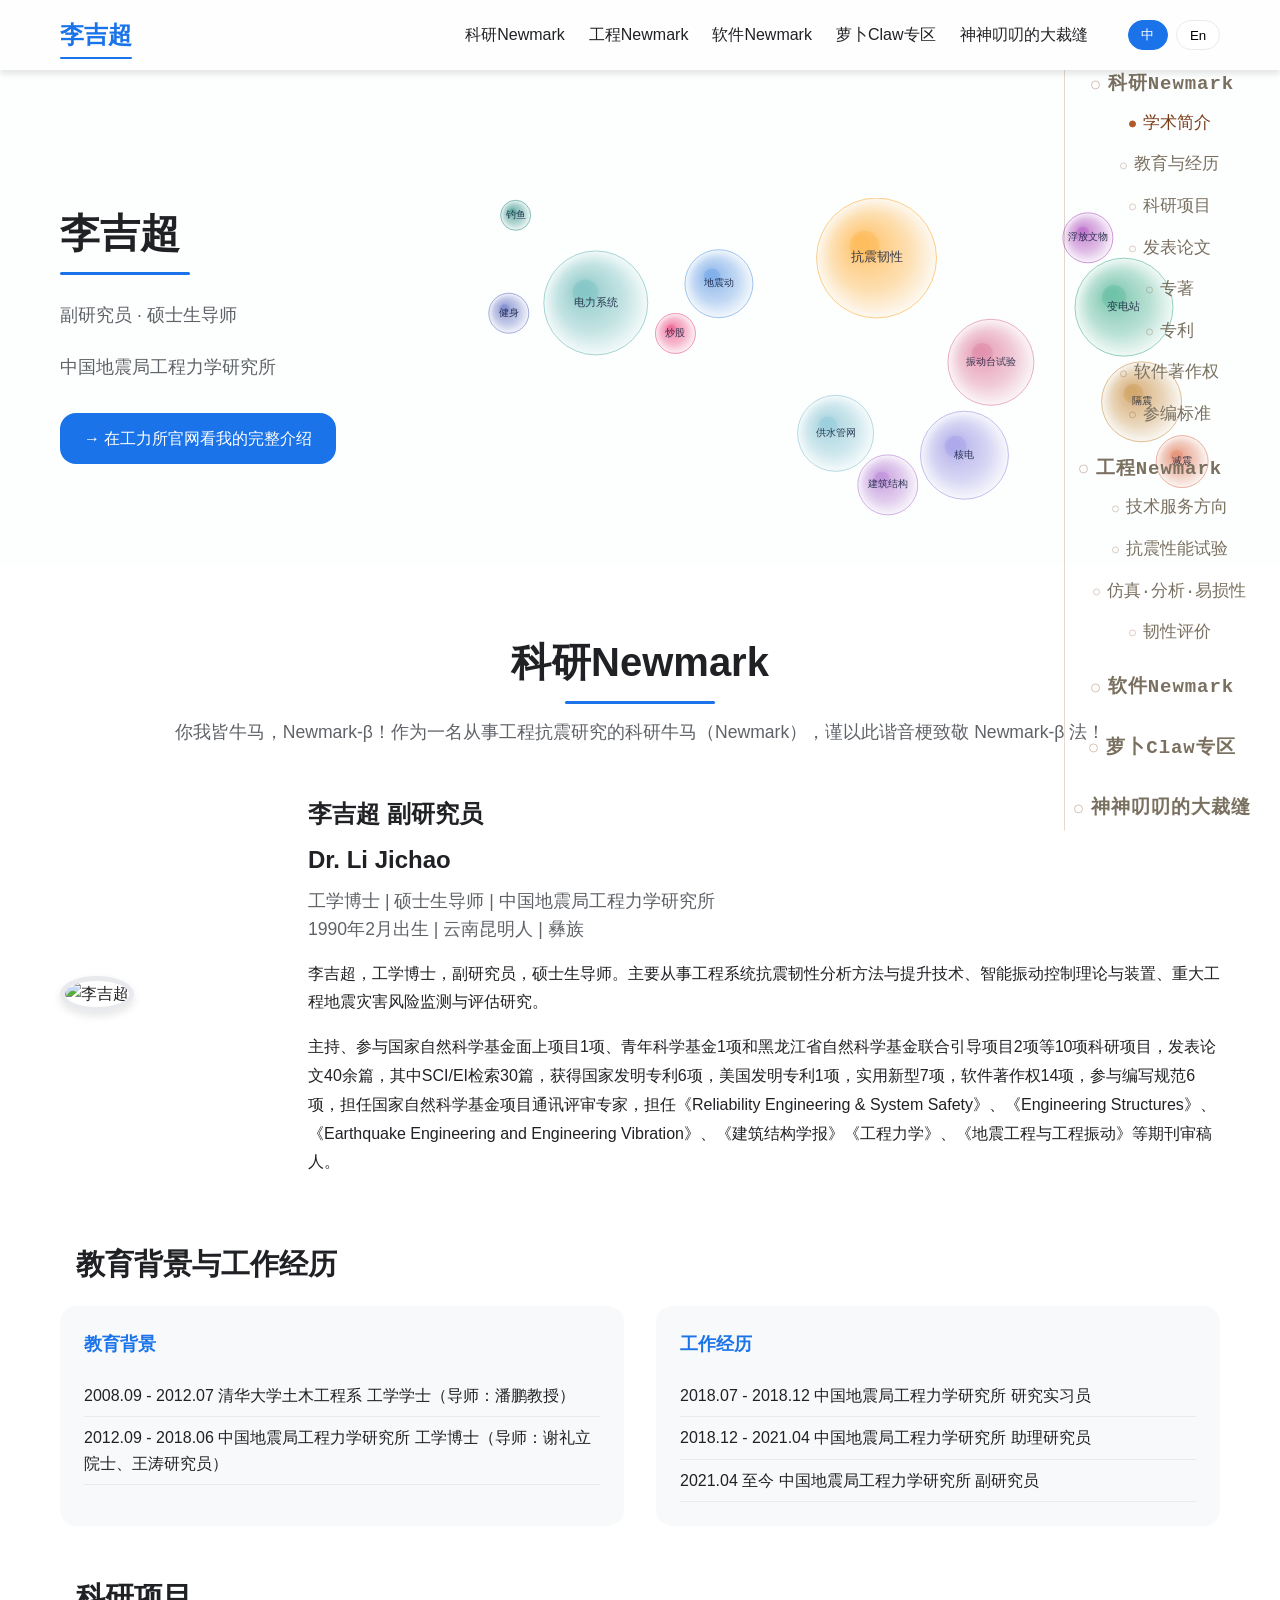
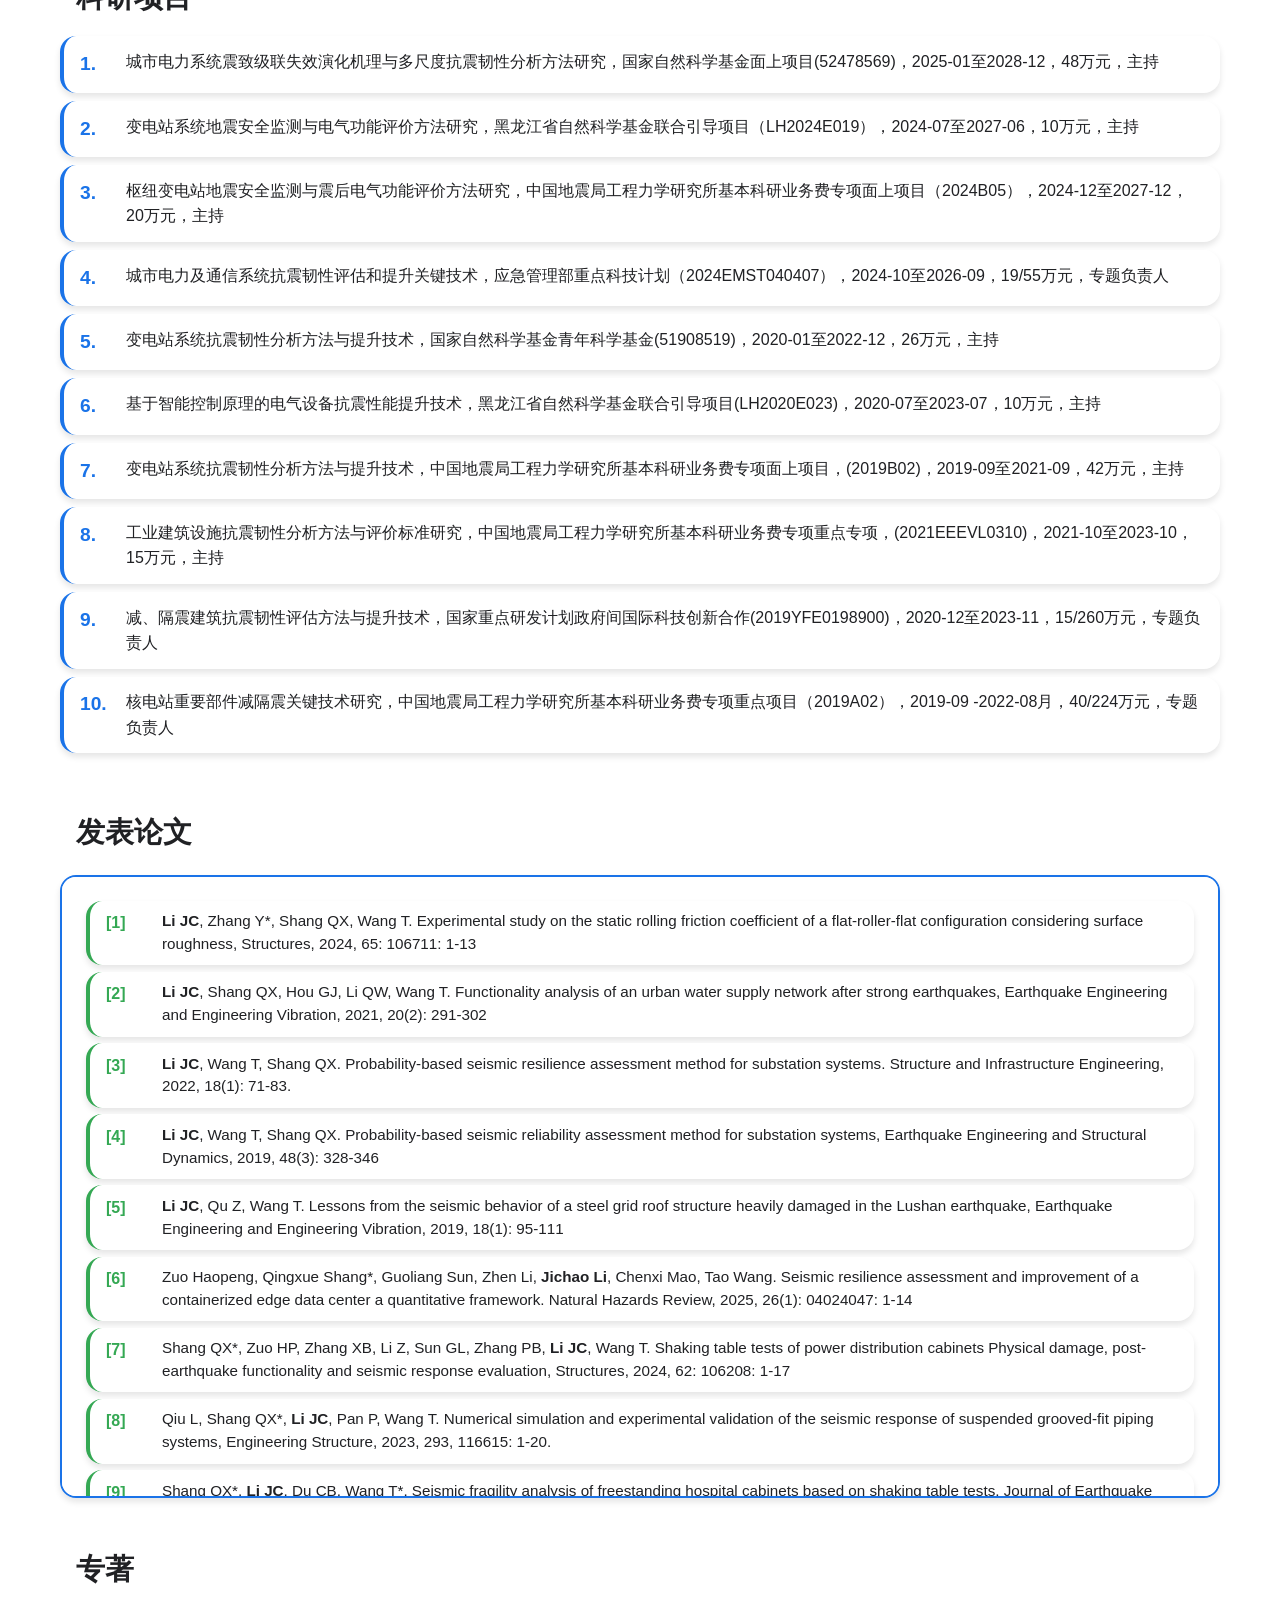
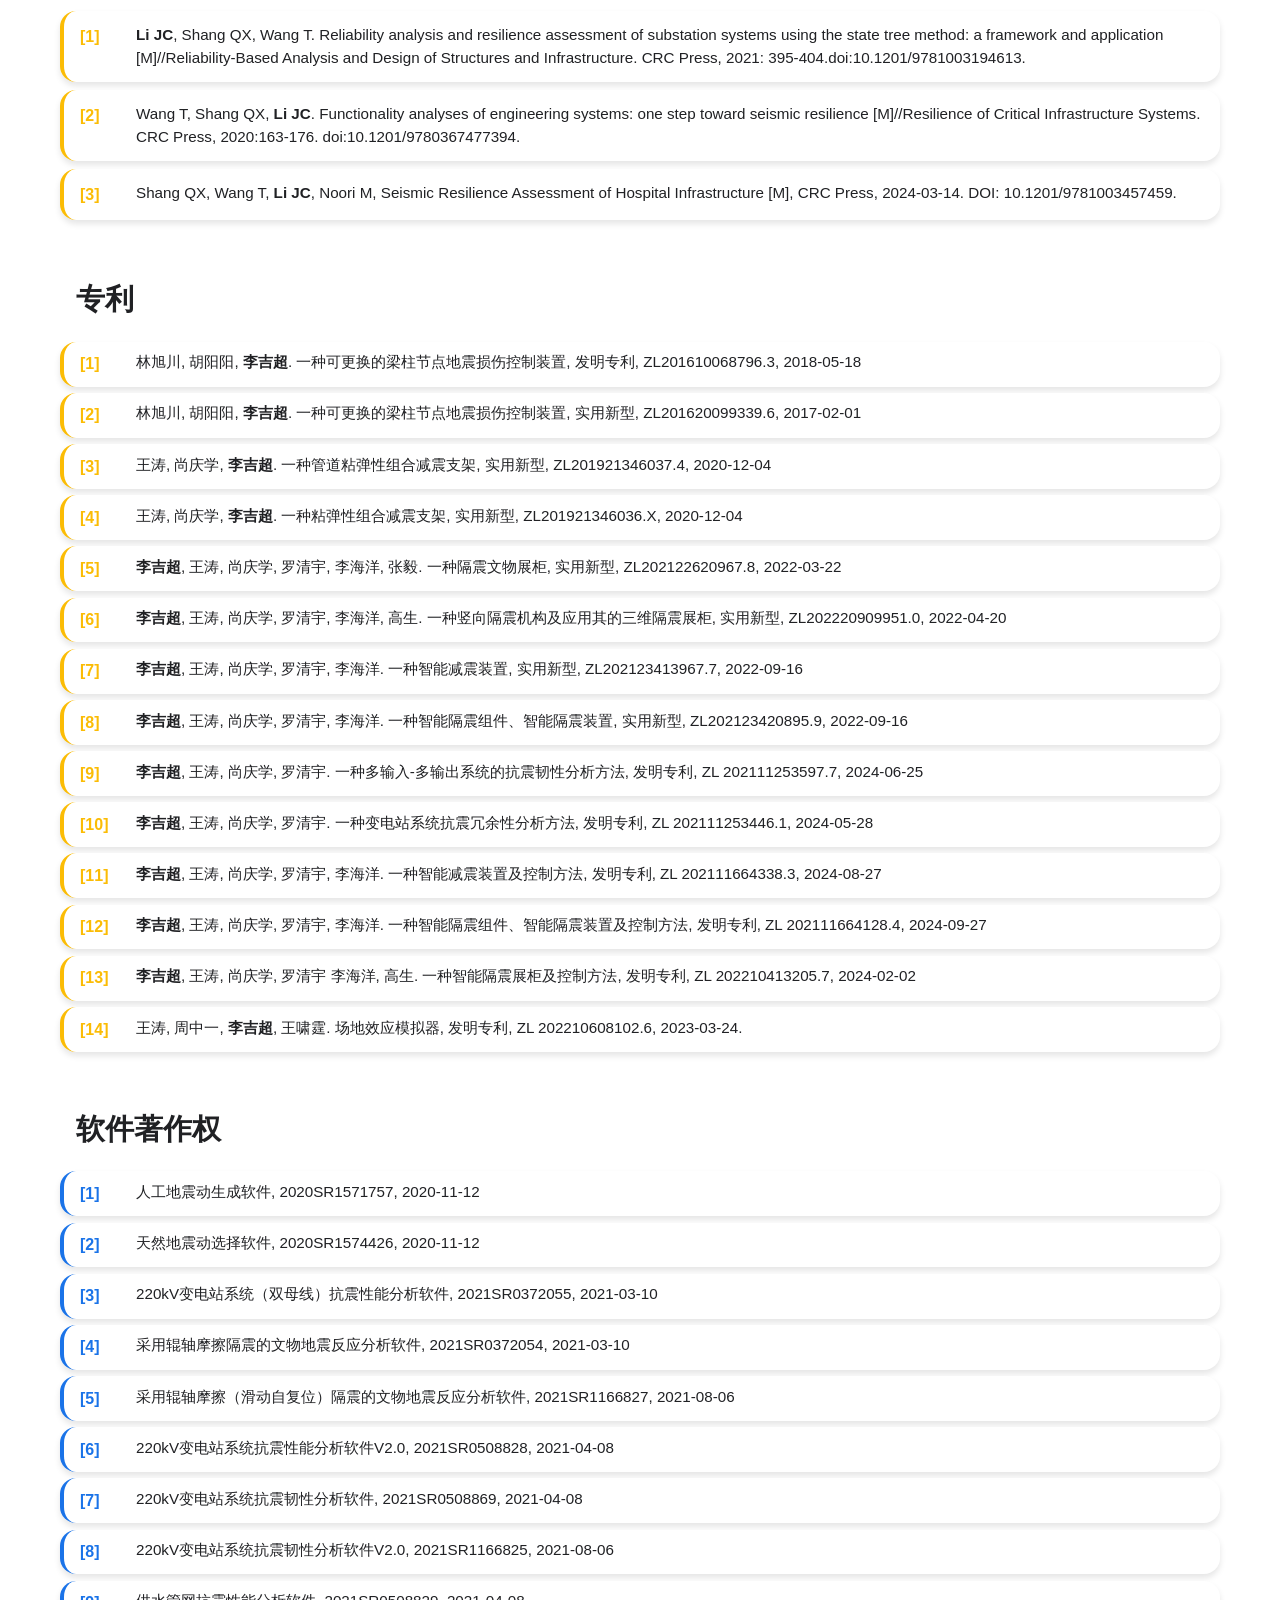
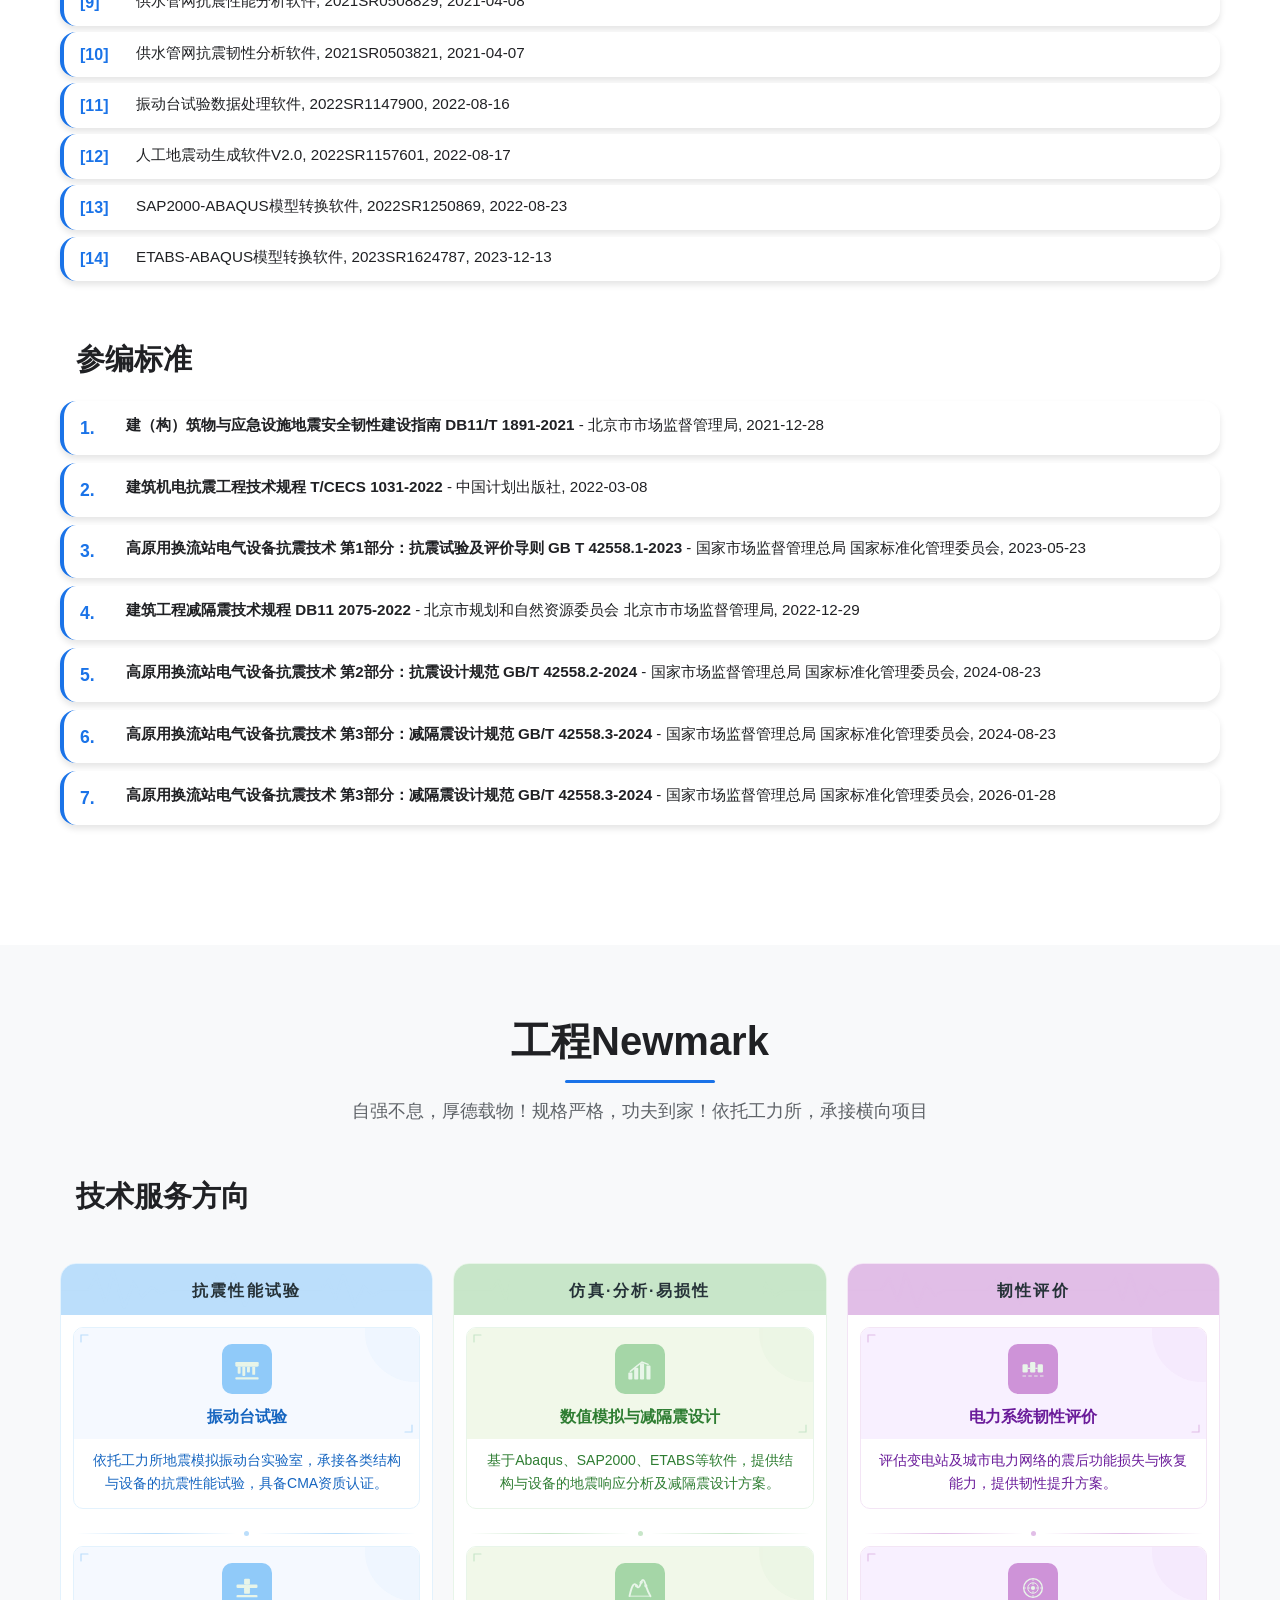
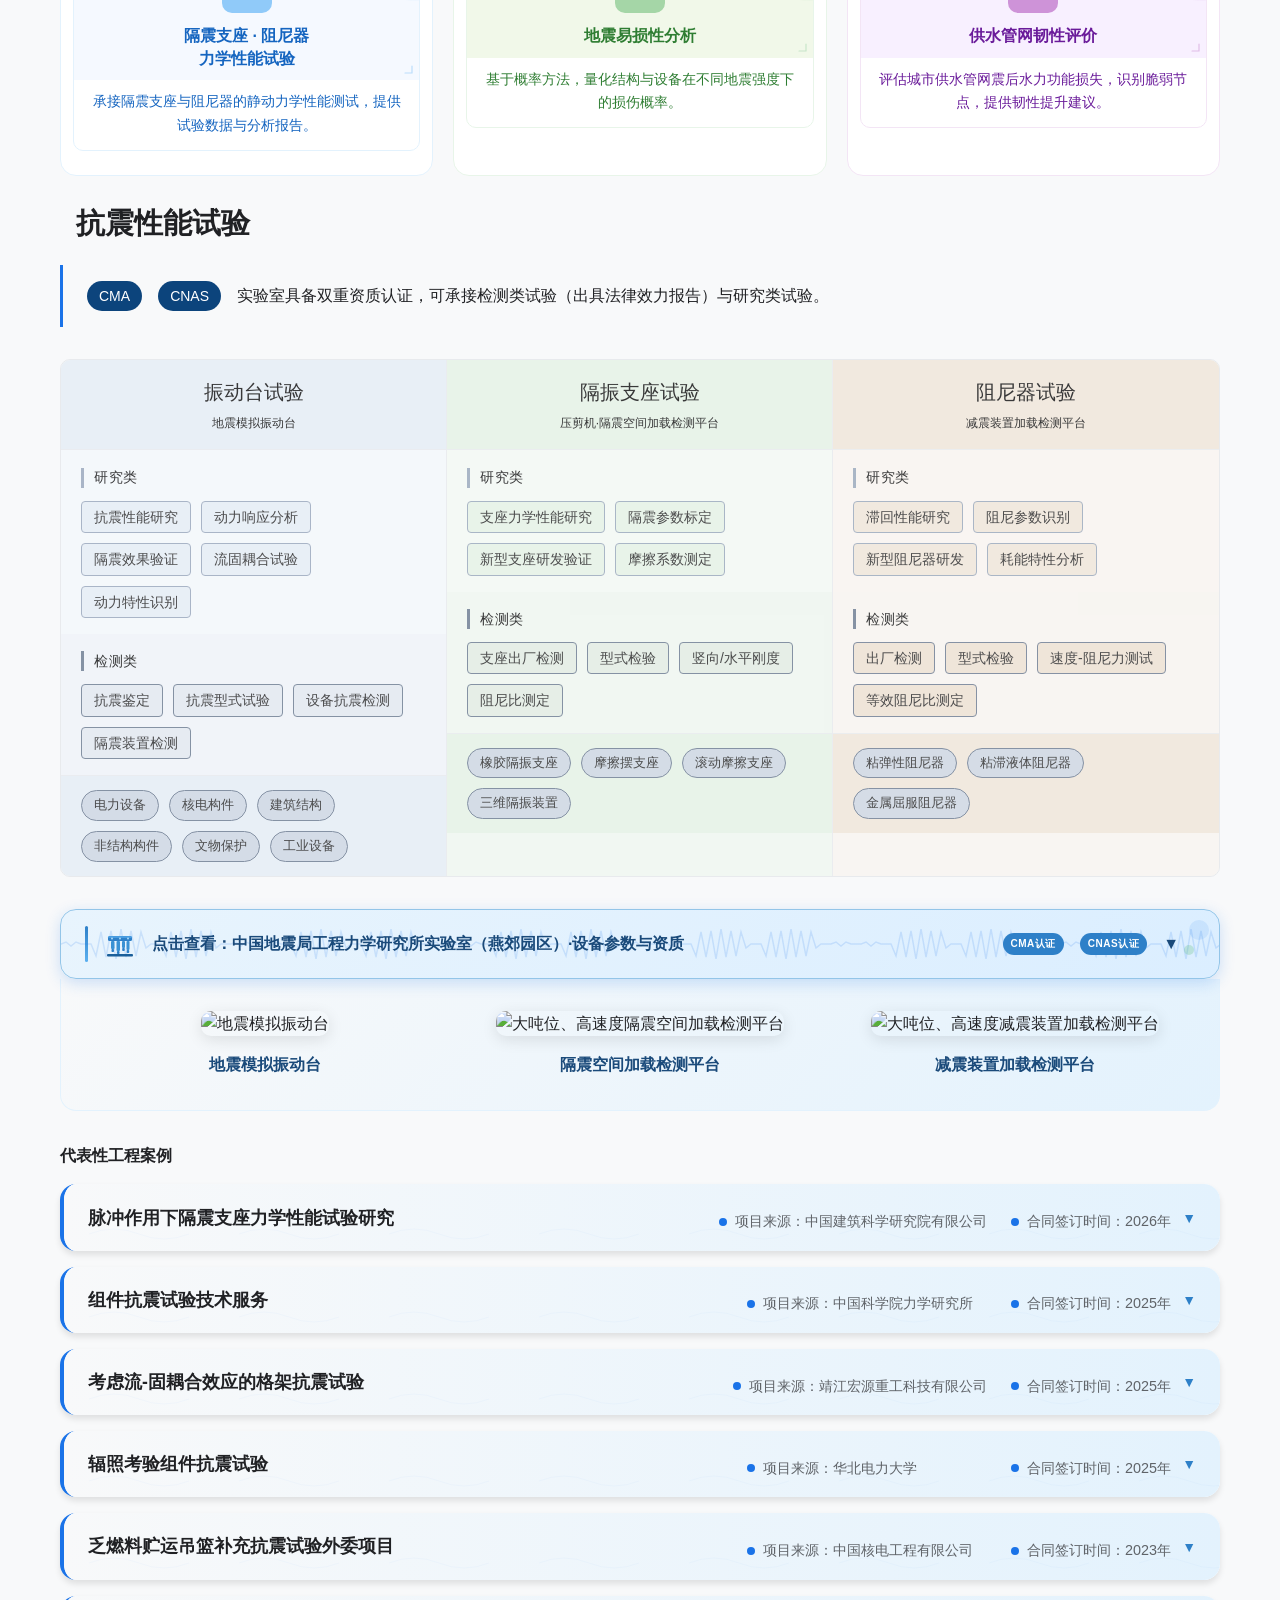
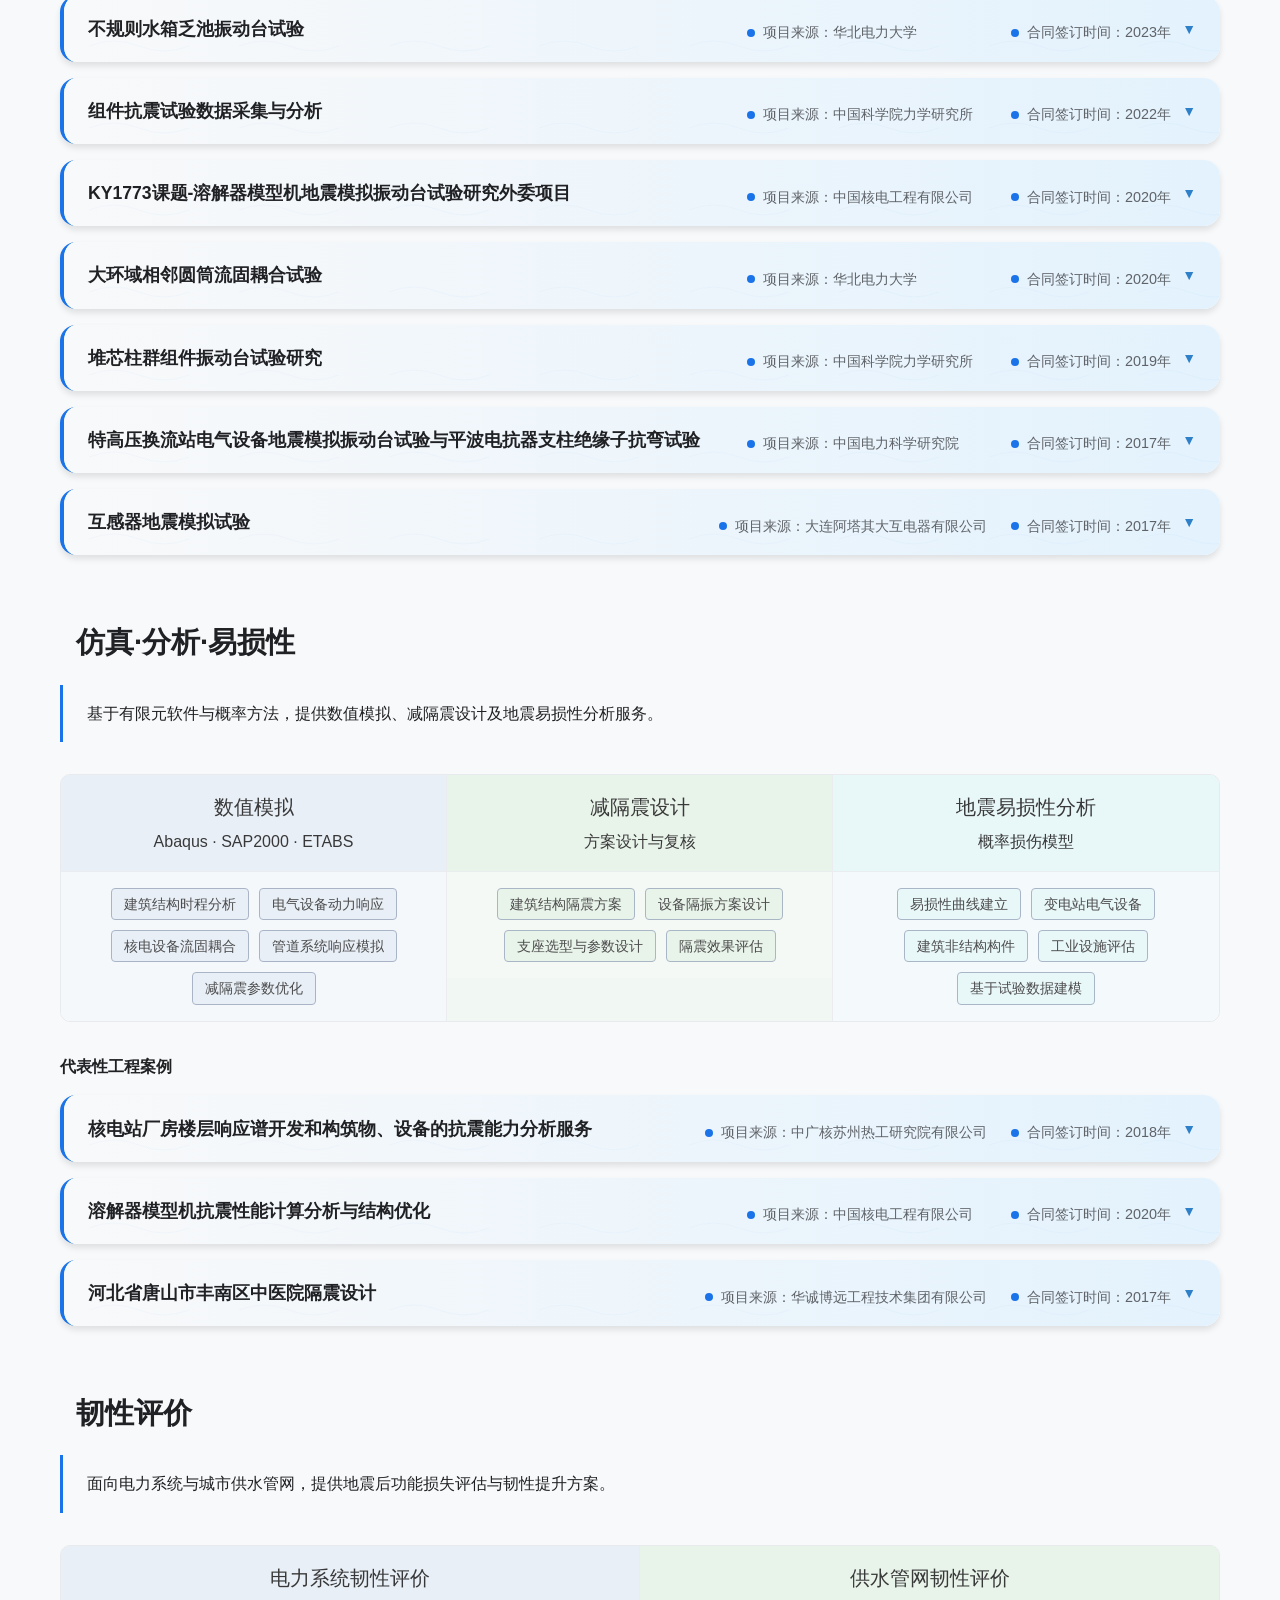
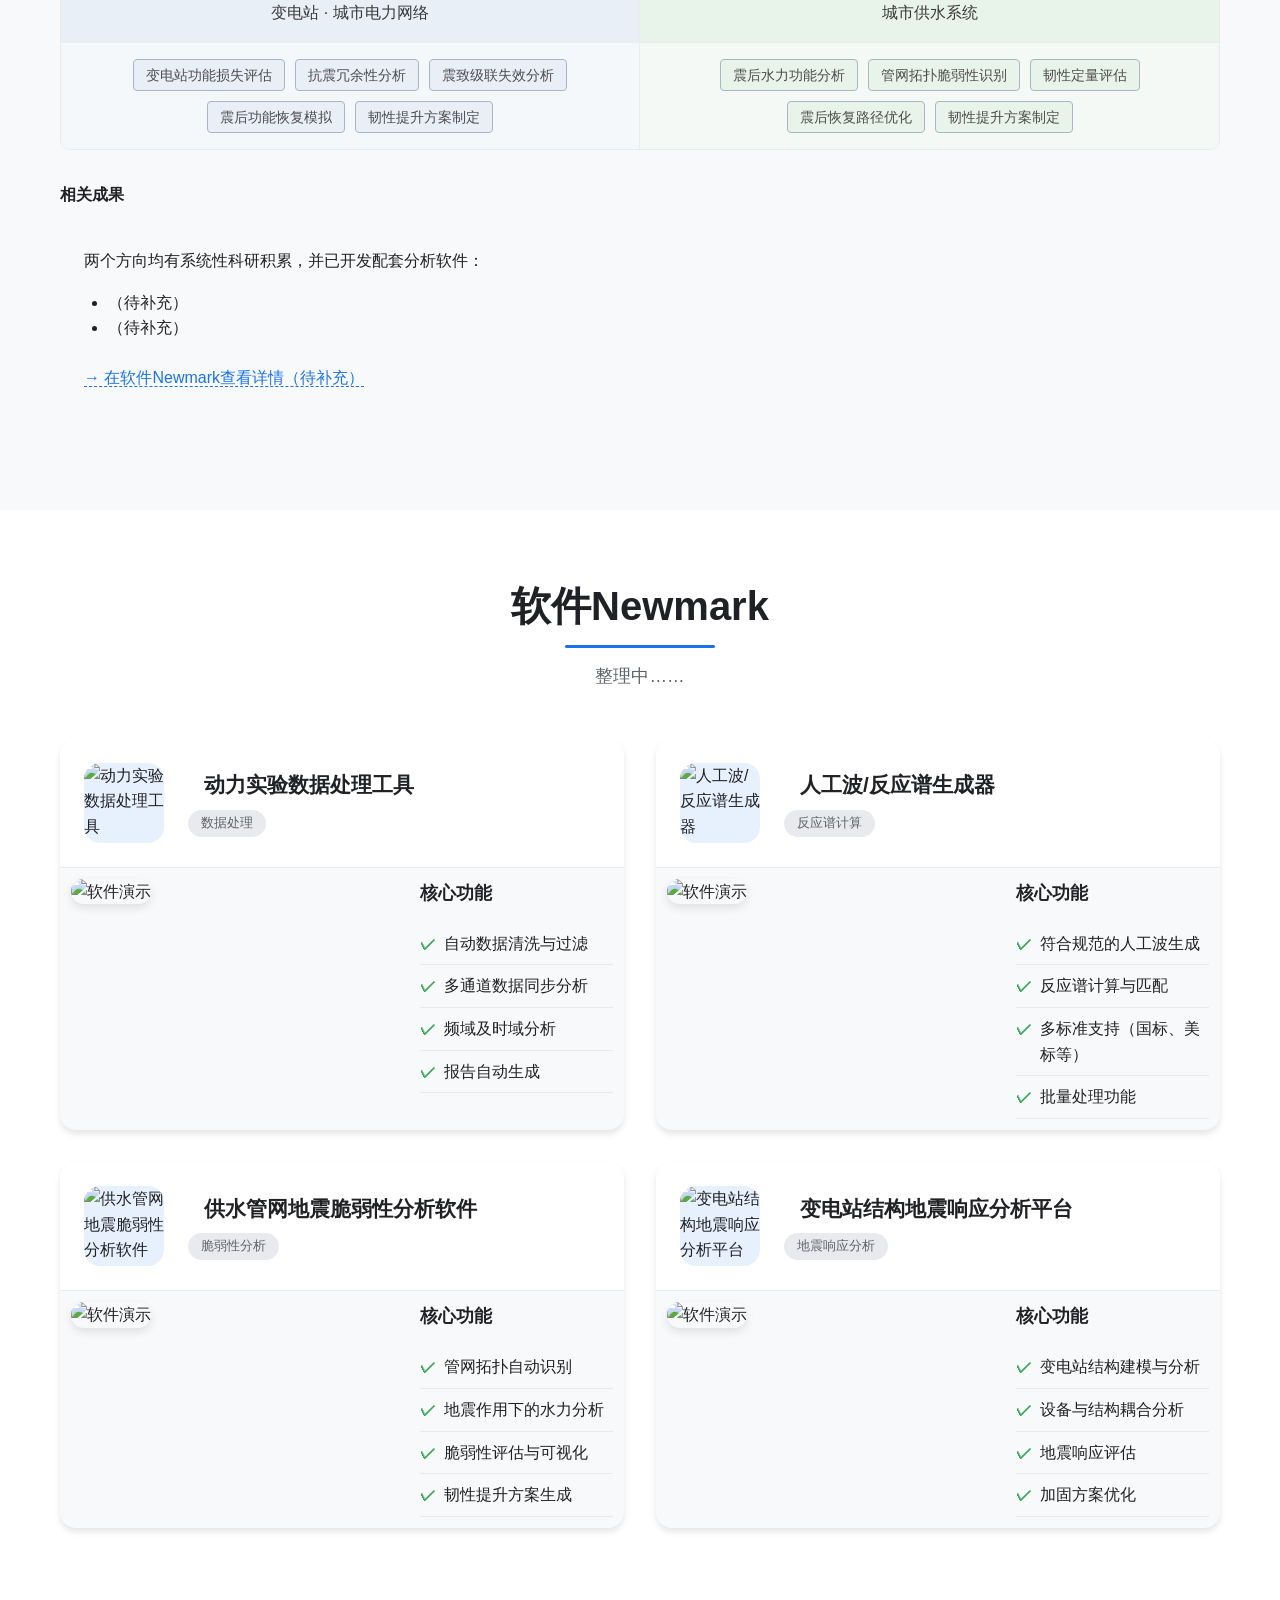
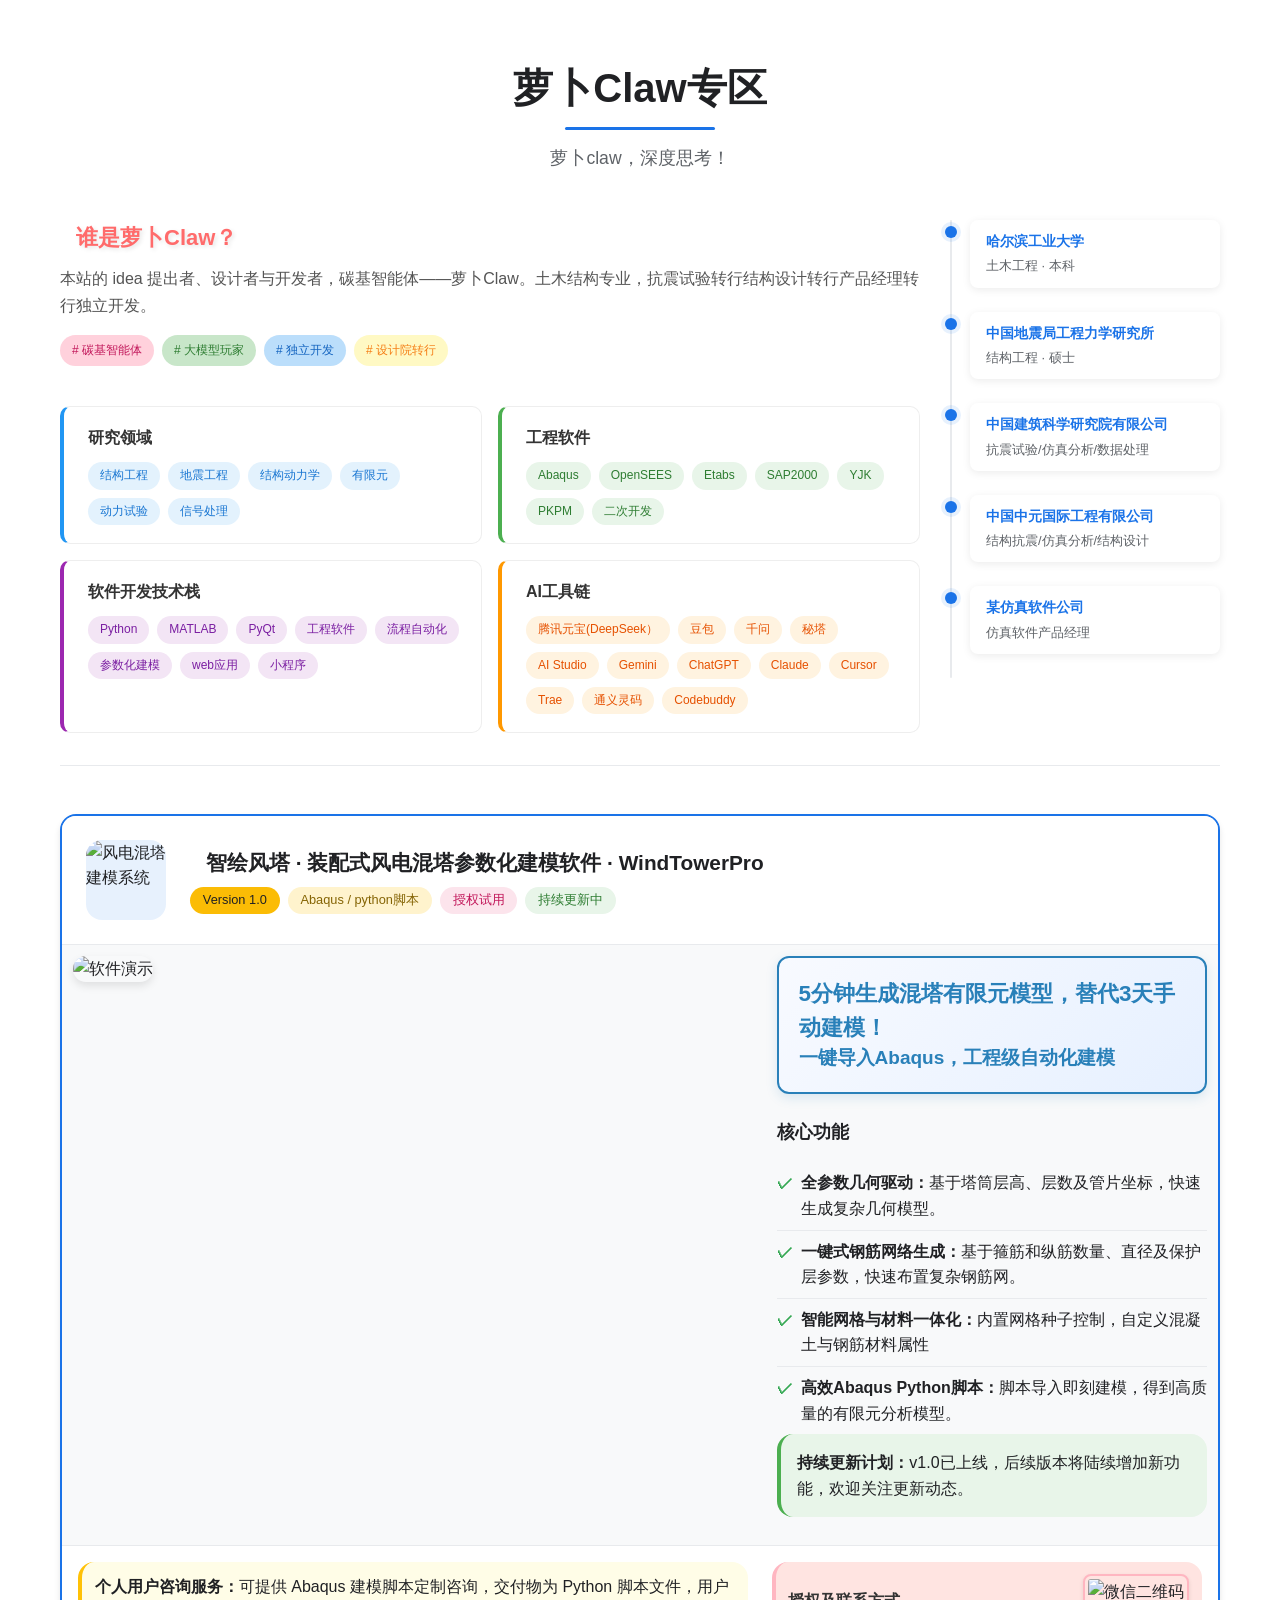
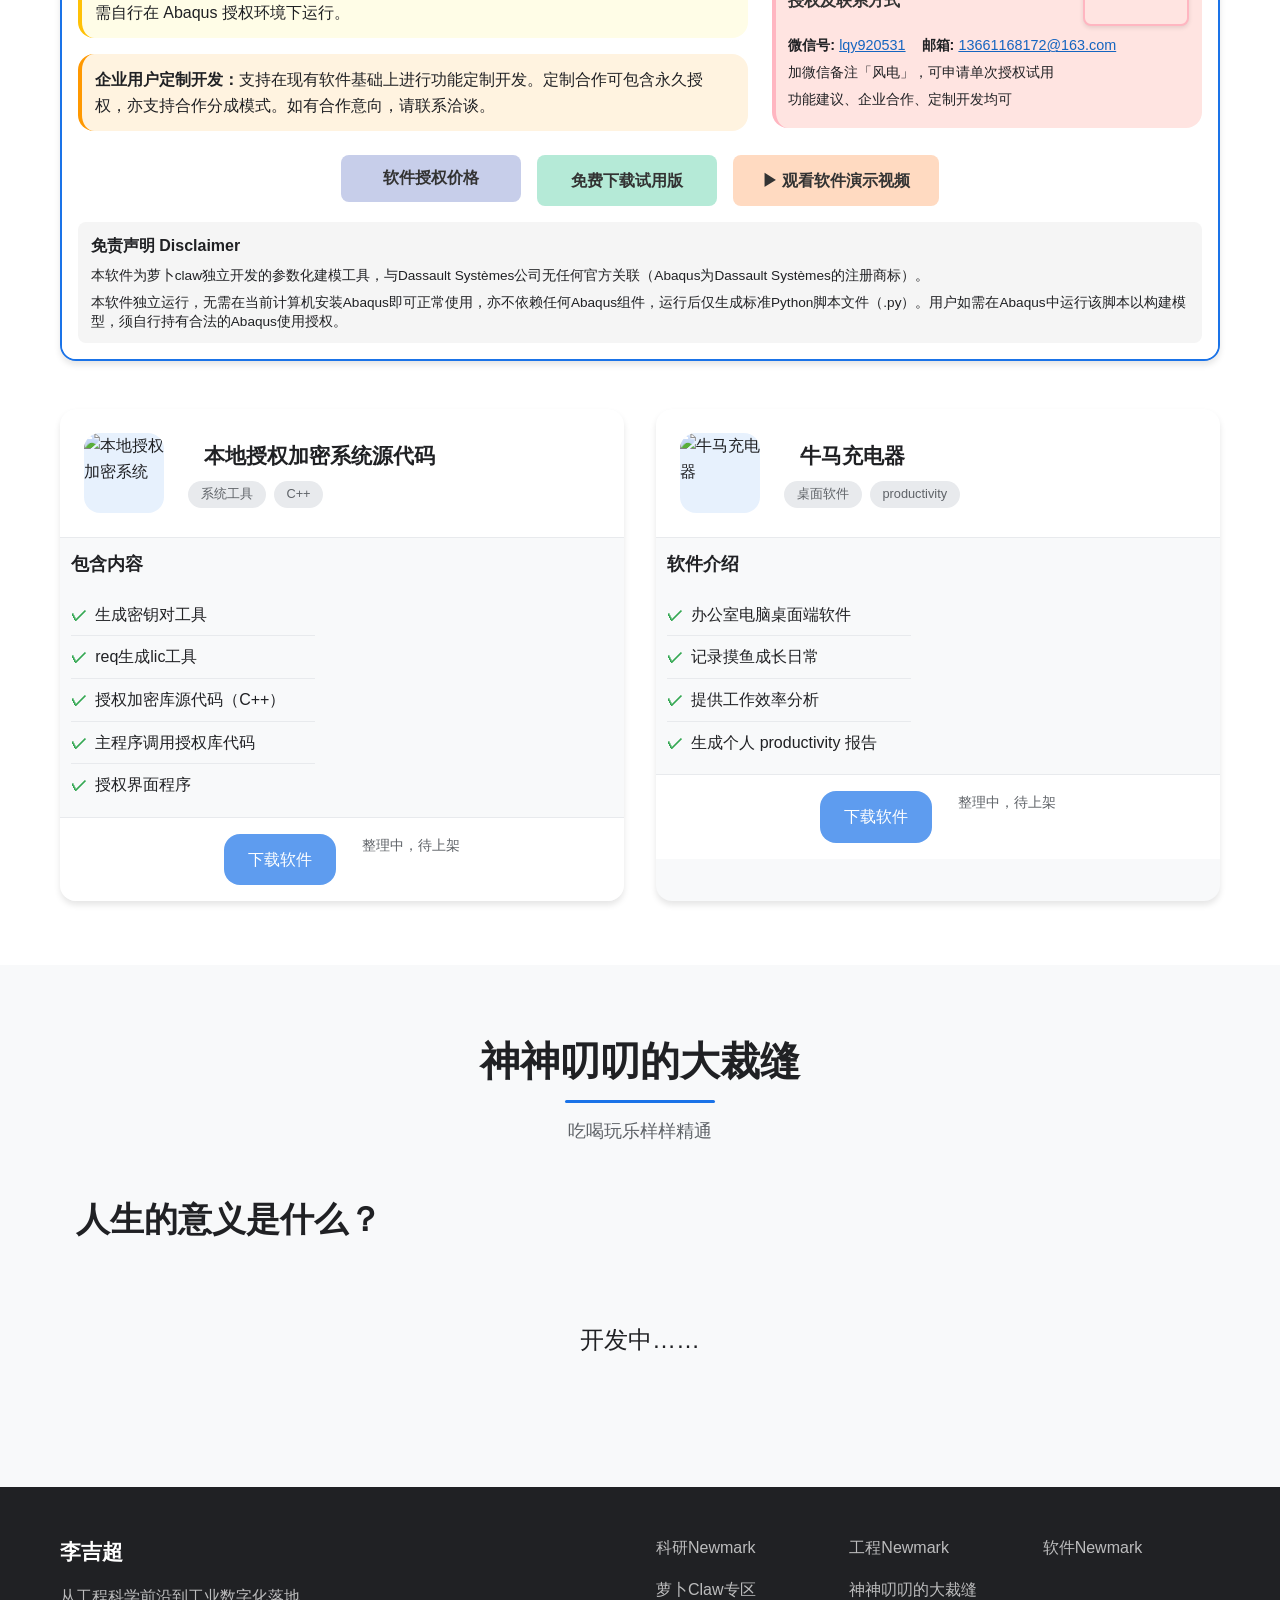
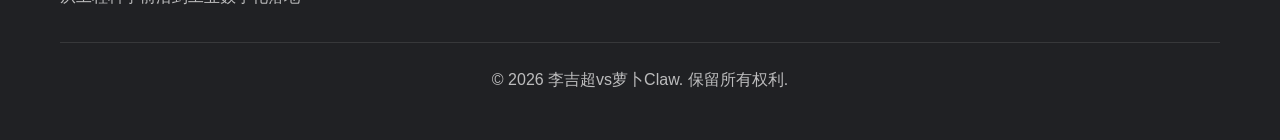
==== index.html @ e4f6194c "Add files via upload" ====
<!DOCTYPE html>
<html lang="zh-CN">
<head>
    <script>
    var _hmt = _hmt || [];
    (function() {
    var hm = document.createElement("script");
    hm.src = "https://hm.baidu.com/hm.js?f05995bae71a0e5deb11aab64468378b";
    var s = document.getElementsByTagName("script")[0]; 
    s.parentNode.insertBefore(hm, s);
    })();
    </script>

    <meta charset="UTF-8">
    <meta name="viewport" content="width=device-width, initial-scale=1.0">
    <title>李吉超个人主页</title>
    <meta name="description" content="李吉超副研究员个人学术门户，专注于工程系统抗震韧性分析、智能振动控制、重大工程地震灾害风险监测与评估研究">
    <meta name="keywords" content="李吉超,中国地震局工程力学研究所,工力所,工程系统抗震韧性,智能振动控制,地震灾害风险评估">
    <link rel="stylesheet" href="style.css">
</head>
<body>
    <!-- 导航栏 -->
    <header>
        <div class="container">
            <div class="header-content">
                <div class="logo">
                    <h1>李吉超 <span></span></h1>
                </div>
                <nav>
                    <ul>
                        <li><a href="#academic">科研Newmark</a></li>
                        <li><a href="#engineering">工程Newmark</a></li>
                        <li><a href="#software">软件Newmark</a></li>
                        <li><a href="#toys">萝卜Claw专区</a></li>
                        <li><a href="#misc">神神叨叨的大裁缝</a></li>
                        <li class="language-switch">
                            <button id="lang-zh" class="active">中</button>
                            <button id="lang-en">En</button>
                        </li>
                    </ul>
                </nav>
                <button class="mobile-menu-btn" onclick="toggleMobileMenu()">
                    <span></span>
                    <span></span>
                    <span></span>
                </button>
            </div>
        </div>
    </header>

    <!-- 右侧固定目录导航 -->
    <nav class="sidebar-nav">
        <div class="sidebar-content">
            <ul>
                <!-- 科研Newmark -->
                <li class="nav-item level-1" data-section="academic">
                    <div class="nav-dot"></div>
                    <a href="#academic">科研Newmark</a>
                    <ul class="sub-nav">
                        <li data-section="profile"><div class="nav-dot"></div><a href="#profile">学术简介</a></li>
                        <li data-section="education"><div class="nav-dot"></div><a href="#education">教育与经历</a></li>
                        <li data-section="projects"><div class="nav-dot"></div><a href="#projects">科研项目</a></li>
                        <li data-section="papers"><div class="nav-dot"></div><a href="#papers">发表论文</a></li>
                        <li data-section="books"><div class="nav-dot"></div><a href="#books">专著</a></li>
                        <li data-section="patents"><div class="nav-dot"></div><a href="#patents">专利</a></li>
                        <li data-section="copyrights"><div class="nav-dot"></div><a href="#copyrights">软件著作权</a></li>
                        <li data-section="standards"><div class="nav-dot"></div><a href="#standards">参编标准</a></li>
                    </ul>
                </li>
                <!-- 工程Newmark -->
                <li class="nav-item level-1" data-section="engineering">
                    <div class="nav-dot"></div>
                    <a href="#engineering">工程Newmark</a>
                    <ul class="sub-nav">
                        <li data-section="services"><div class="nav-dot"></div><a href="#services">技术服务方向</a></li>
                        <li data-section="cases"><div class="nav-dot"></div><a href="#cases">抗震性能试验</a></li>
                        <li data-section="simulation"><div class="nav-dot"></div><a href="#simulation">仿真·分析·易损性</a></li>
                        <li data-section="resilience"><div class="nav-dot"></div><a href="#resilience">韧性评价</a></li>
                    </ul>
                </li>
                <!-- 软件Newmark -->
                <li class="nav-item level-1" data-section="software">
                    <div class="nav-dot"></div>
                    <a href="#software">软件Newmark</a>
                </li>
                <!-- 萝卜Claw专区 -->
                <li class="nav-item level-1" data-section="toys">
                    <div class="nav-dot"></div>
                    <a href="#toys">萝卜Claw专区</a>
                </li>
                <!-- 神神叨叨的大裁缝 -->
                <li class="nav-item level-1" data-section="misc">
                    <div class="nav-dot"></div>
                    <a href="#misc">神神叨叨的大裁缝</a>
                </li>
            </ul>
        </div>
    </nav>

    <!-- 首页 Hero 区域 -->
    <section id="home" class="hero">
        <div class="hero-bg"></div>
        <div class="container">
            <div class="hero-content">
                <div class="hero-text">
                    <h2 data-lang="zh">李吉超</h2>
                    <p data-lang="zh">副研究员 · 硕士生导师</p>
                    <p data-lang="zh">中国地震局工程力学研究所</p>
                    <p data-lang="zh" style="margin-top: 2rem;">
                        <a href="http://iem.ac.cn/kydw/infopic?id=1788" target="_blank" class="btn primary">→ 在工力所官网看我的完整介绍</a>
                    </p>
                </div>
                <div class="hero-image">
                    <style>
                    .bubble-wrap{position:relative;width:150%;height:320px;overflow:hidden;border-radius:12px;left: -50%;}
                    .bubble{position:absolute;border-radius:50%;display:flex;align-items:center;justify-content:center;flex-direction:column;cursor:default;user-select:none;}
                    .bubble span.label{font-size:11px;font-weight:500;text-align:center;line-height:1.3;position:relative;z-index:1;}
                    .bubble span.pct{font-size:10px;opacity:0.75;position:relative;z-index:1;}
                    </style>
                    
                    <div class="bubble-wrap" id="bw">
                    <canvas id="bc" style="position:absolute;top:0;left:0;width:100%;height:100%;"></canvas>
                    </div>
                    
                    <script>
                    const data = [
                      {label:'地震动', color:'rgba(56,130,221,', r:34},
                      {label:'电力系统', color:'rgba(66,166,166,', r:52},
                      {label:'变电站', color:'rgba(29,158,117,', r:49},
                      {label:'核电', color:'rgba(127,119,221,', r:44},
                      {label:'减震', color:'rgba(216,90,48,', r:26},
                      {label:'隔震', color:'rgba(186,117,23,', r:40},
                      {label:'振动台试验', color:'rgba(212,83,126,', r:43},
                      {label:'供水管网', color:'rgba(100,180,200,', r:38},
                      {label:'建筑结构', color:'rgba(160,90,200,', r:30},
                      {label:'抗震韧性', color:'rgba(255,152,0,', r:60},
                      {label:'浮放文物', color:'rgba(156,39,176,', r:25},
                      {label:'炒股', color:'rgba(233,30,99,', r:20},
                      {label:'健身', color:'rgba(63,81,181,', r:20},
                      {label:'钓鱼', color:'rgba(0,121,107,', r:15},
                    ];
                    
                    const wrap = document.getElementById('bw');
                    const canvas = document.getElementById('bc');
                    
                    function init(){
                      const W = wrap.offsetWidth;
                      const H = wrap.offsetHeight;
                      canvas.width = W * devicePixelRatio;
                      canvas.height = H * devicePixelRatio;
                      canvas.style.width = W+'px';
                      canvas.style.height = H+'px';
                      const ctx = canvas.getContext('2d');
                      ctx.scale(devicePixelRatio, devicePixelRatio);
                    
                      const bubbles = data.map((d,i)=>{
                        const r = d.r;
                        const x = r + Math.random()*(W - r*2);
                        const y = r + Math.random()*(H - r*2);
                        const vx = (Math.random()-0.5)*0.5;
                        const vy = (Math.random()-0.5)*0.5;
                        return {...d, x, y, vx, vy, r, W, H};
                      });
                    
                      // 气泡碰撞检测和分离
                      function separateBubbles() {
                        for (let i = 0; i < bubbles.length; i++) {
                          for (let j = i + 1; j < bubbles.length; j++) {
                            const b1 = bubbles[i];
                            const b2 = bubbles[j];
                            const dx = b2.x - b1.x;
                            const dy = b2.y - b1.y;
                            const dist = Math.sqrt(dx * dx + dy * dy);
                            const minDist = b1.r + b2.r + 5; // 最小间距5像素
                            
                            if (dist < minDist && dist > 0) {
                              const overlap = minDist - dist;
                              const nx = dx / dist;
                              const ny = dy / dist;
                              const force = overlap * 0.02;
                              
                              b1.vx -= nx * force;
                              b1.vy -= ny * force;
                              b2.vx += nx * force;
                              b2.vy += ny * force;
                            }
                          }
                        }
                      }
                      
                      function draw(){
                        ctx.clearRect(0,0,W,H);
                        
                        // 执行气泡分离
                        separateBubbles();
                        
                        bubbles.forEach(b=>{
                          b.x += b.vx;
                          b.y += b.vy;
                          
                          // 保持匀速运动 - 如果速度太小，重新赋予一个固定速度
                          const currentSpeed = Math.sqrt(b.vx * b.vx + b.vy * b.vy);
                          if (currentSpeed < 0.2 || currentSpeed > 0.8) {
                            const targetSpeed = 0.3;
                            const angle = Math.atan2(b.vy, b.vx);
                            b.vx = Math.cos(angle) * targetSpeed;
                            b.vy = Math.sin(angle) * targetSpeed;
                          }
                          
                          // 边界反弹 - 保持速度大小不变，只改变方向
                          if(b.x - b.r < 0){b.x = b.r; b.vx = Math.abs(b.vx);}
                          if(b.x + b.r > W){b.x = W - b.r; b.vx = -Math.abs(b.vx);}
                          if(b.y - b.r < 0){b.y = b.r; b.vy = Math.abs(b.vy);}
                          if(b.y + b.r > H){b.y = H - b.r; b.vy = -Math.abs(b.vy);}
                        
                          const grad = ctx.createRadialGradient(
                            b.x - b.r*0.25, b.y - b.r*0.25, b.r*0.1,
                            b.x, b.y, b.r
                          );
                          grad.addColorStop(0, b.color+'0.55)');
                          grad.addColorStop(0.6, b.color+'0.30)');
                          grad.addColorStop(1, b.color+'0.05)');
                        
                          ctx.beginPath();
                          ctx.arc(b.x, b.y, b.r, 0, Math.PI*2);
                          ctx.fillStyle = grad;
                          ctx.fill();
                        
                          ctx.beginPath();
                          ctx.arc(b.x, b.y, b.r, 0, Math.PI*2);
                          ctx.strokeStyle = b.color+'0.45)';
                          ctx.lineWidth = 1;
                          ctx.stroke();
                        
                          // 内圈光晕
                          ctx.beginPath();
                          ctx.arc(b.x - b.r*0.2, b.y - b.r*0.2, b.r*0.25, 0, Math.PI*2);
                          ctx.fillStyle = b.color+'0.18)';
                          ctx.fill();
                        
                          // 文字居中显示
                          ctx.fillStyle = 'rgba(20,30,60,0.85)';
                          ctx.font = `500 ${Math.max(10, b.r*0.22)}px system-ui,sans-serif`;
                          ctx.textAlign = 'center';
                          ctx.textBaseline = 'middle';
                          ctx.fillText(b.label, b.x, b.y);
                        });
                        requestAnimationFrame(draw);
                      }
                      draw();
                    }
                    
                    if(wrap.offsetWidth > 0){init();}
                    else{setTimeout(init,100);}
                    </script>
                </div>
            </div>
        </div>
    </section>

    <!-- 科研Newmark板块 -->
    <section id="academic" class="academic">
        <div class="container">
            <h2 data-lang="zh">科研Newmark</h2>
            <p class="section-description" data-lang="zh">你我皆牛马，Newmark-β！作为一名从事工程抗震研究的科研牛马（Newmark），谨以此谐音梗致敬 Newmark-β 法！</p>
            
            <!-- 个人简介 -->
            <div id="profile" class="profile-section">
                <div class="profile-image">
                    <img src="https://cdn.jsdelivr.net/gh/luobo0531/lijichao@main/images/pig.png" alt="李吉超">
                </div>
                <div class="profile-content">
                    <h3 data-lang="zh">李吉超 副研究员</h3>
                    <h3 data-lang="en">Dr. Li Jichao</h3>
                    <div class="profile-title" data-lang="zh">
                        <p>工学博士 | 硕士生导师 | 中国地震局工程力学研究所</p>
                        <p>1990年2月出生 | 云南昆明人 | 彝族</p>
                    </div>
                    <div class="profile-title" data-lang="en" style="display: none;">
                        <p>Ph.D. | Master's Supervisor | Associate Researcher at Institute of Engineering Mechanics, China Earthquake Administration</p>
                        <p>Born in February 1990 | Kunming, Yunnan</p>
                    </div>
                    <div class="profile-bio" data-lang="zh">
                        <p>李吉超，工学博士，副研究员，硕士生导师。主要从事工程系统抗震韧性分析方法与提升技术、智能振动控制理论与装置、重大工程地震灾害风险监测与评估研究。</p>
                        <p>主持、参与国家自然科学基金面上项目1项、青年科学基金1项和黑龙江省自然科学基金联合引导项目2项等10项科研项目，发表论文40余篇，其中SCI/EI检索30篇，获得国家发明专利6项，美国发明专利1项，实用新型7项，软件著作权14项，参与编写规范6项，担任国家自然科学基金项目通讯评审专家，担任《Reliability Engineering & System Safety》、《Engineering Structures》、《Earthquake Engineering and Engineering Vibration》、《建筑结构学报》《工程力学》、《地震工程与工程振动》等期刊审稿人。</p>
                    </div>
                    <div class="profile-bio" data-lang="en" style="display: none;">
                        <p>Dr. Li Jichao is an associate researcher and master's supervisor. He mainly engages in research on seismic resilience analysis methods and improvement technologies for engineering systems, intelligent vibration control theory and devices, and risk monitoring and assessment of earthquake disasters for major projects.</p>
                        <p>He has presided over and participated in 10 scientific research projects, including 1 general project of the National Natural Science Foundation of China, 1 youth science fund project, and 2 joint guidance projects of the Heilongjiang Provincial Natural Science Foundation. He has published more than 40 papers, including 30 indexed by SCI/EI, obtained 6 national invention patents, 1 US invention patent, 7 utility model patents, 14 software copyrights, and participated in compiling 6 specifications. He serves as a communication review expert for National Natural Science Foundation projects and a reviewer for journals such as 《Reliability Engineering & System Safety》, 《Engineering Structures》, 《Earthquake Engineering and Engineering Vibration》, 《Journal of Building Structures》, 《Engineering Mechanics》, and 《Earthquake Engineering and Engineering Vibration》.</p>
                    </div>
                </div>
            </div>

            <!-- 教育背景与工作经历 -->
            <div id="education" class="education-experience">
                <h3 data-lang="zh">教育背景与工作经历</h3>
                <h3 data-lang="en" style="display: none;">Education and Work Experience</h3>
                <div class="experience-content">
                    <div class="education">
                        <h4 data-lang="zh">教育背景</h4>
                        <h4 data-lang="en" style="display: none;">Education</h4>
                        <ul>
                            <li data-lang="zh">2008.09 - 2012.07 清华大学土木工程系 工学学士（导师：潘鹏教授）</li>
                            <li data-lang="zh">2012.09 - 2018.06 中国地震局工程力学研究所 工学博士（导师：谢礼立院士、王涛研究员）</li>
                            <li data-lang="en" style="display: none;">2008.09 - 2012.07 Bachelor of Engineering, Department of Civil Engineering, Tsinghua University (Supervisor: Professor Pan Peng)</li>
                            <li data-lang="en" style="display: none;">2012.09 - 2018.06 Doctor of Engineering, Institute of Engineering Mechanics, China Earthquake Administration (Supervisors: Academician Xie Lili, Researcher Wang Tao)</li>
                        </ul>
                    </div>
                    <div class="work-experience">
                        <h4 data-lang="zh">工作经历</h4>
                        <h4 data-lang="en" style="display: none;">Work Experience</h4>
                        <ul>
                            <li data-lang="zh">2018.07 - 2018.12 中国地震局工程力学研究所 研究实习员</li>
                            <li data-lang="zh">2018.12 - 2021.04 中国地震局工程力学研究所 助理研究员</li>
                            <li data-lang="zh">2021.04 至今    中国地震局工程力学研究所 副研究员</li>
                            <li data-lang="en" style="display: none;">2018.07 - 2018.12 Research Intern, Institute of Engineering Mechanics, China Earthquake Administration</li>
                            <li data-lang="en" style="display: none;">2018.12 - 2021.04 Assistant Researcher, Institute of Engineering Mechanics, China Earthquake Administration</li>
                            <li data-lang="en" style="display: none;">2021.04 - Present Associate Researcher, Institute of Engineering Mechanics, China Earthquake Administration</li>
                        </ul>
                    </div>
                </div>
            </div>

            <!-- 科研项目 -->
            <div id="projects" class="research-projects">
                <h3 data-lang="zh">科研项目</h3>
                <h3 data-lang="en" style="display: none;">Research Projects</h3>
                <div class="project-list">
                    <div class="project-item">
                        <span class="project-number">1.</span>
                        <div class="project-content">
                            <p>城市电力系统震致级联失效演化机理与多尺度抗震韧性分析方法研究，国家自然科学基金面上项目(52478569)，2025-01至2028-12，48万元，主持</p>
                        </div>
                    </div>
                    <div class="project-item">
                        <span class="project-number">2.</span>
                        <div class="project-content">
                            <p>变电站系统地震安全监测与电气功能评价方法研究，黑龙江省自然科学基金联合引导项目（LH2024E019），2024-07至2027-06，10万元，主持</p>
                        </div>
                    </div>
                    <div class="project-item">
                        <span class="project-number">3.</span>
                        <div class="project-content">
                            <p>枢纽变电站地震安全监测与震后电气功能评价方法研究，中国地震局工程力学研究所基本科研业务费专项面上项目（2024B05），2024-12至2027-12，20万元，主持</p>
                        </div>
                    </div>
                    <div class="project-item">
                        <span class="project-number">4.</span>
                        <div class="project-content">
                            <p>城市电力及通信系统抗震韧性评估和提升关键技术，应急管理部重点科技计划（2024EMST040407），2024-10至2026-09，19/55万元，专题负责人</p>
                        </div>
                    </div>
                    <div class="project-item">
                        <span class="project-number">5.</span>
                        <div class="project-content">
                            <p>变电站系统抗震韧性分析方法与提升技术，国家自然科学基金青年科学基金(51908519)，2020-01至2022-12，26万元，主持</p>
                        </div>
                    </div>
                    <div class="project-item">
                        <span class="project-number">6.</span>
                        <div class="project-content">
                            <p>基于智能控制原理的电气设备抗震性能提升技术，黑龙江省自然科学基金联合引导项目(LH2020E023)，2020-07至2023-07，10万元，主持</p>
                        </div>
                    </div>
                    <div class="project-item">
                        <span class="project-number">7.</span>
                        <div class="project-content">
                            <p>变电站系统抗震韧性分析方法与提升技术，中国地震局工程力学研究所基本科研业务费专项面上项目，(2019B02)，2019-09至2021-09，42万元，主持</p>
                        </div>
                    </div>
                    <div class="project-item">
                        <span class="project-number">8.</span>
                        <div class="project-content">
                            <p>工业建筑设施抗震韧性分析方法与评价标准研究，中国地震局工程力学研究所基本科研业务费专项重点专项，(2021EEEVL0310)，2021-10至2023-10，15万元，主持</p>
                        </div>
                    </div>
                    <div class="project-item">
                        <span class="project-number">9.</span>
                        <div class="project-content">
                            <p>减、隔震建筑抗震韧性评估方法与提升技术，国家重点研发计划政府间国际科技创新合作(2019YFE0198900)，2020-12至2023-11，15/260万元，专题负责人</p>
                        </div>
                    </div>
                    <div class="project-item">
                        <span class="project-number">10.</span>
                        <div class="project-content">
                            <p>核电站重要部件减隔震关键技术研究，中国地震局工程力学研究所基本科研业务费专项重点项目（2019A02），2019-09 -2022-08月，40/224万元，专题负责人</p>
                        </div>
                    </div>
                </div>
            </div>

            <!-- 发表论文 -->
            <div id="papers" class="publications">
                <h3 data-lang="zh">发表论文</h3>
                <h3 data-lang="en" style="display: none;">Publications</h3>
                <div class="scrollable-container">
                <div class="publication-list">
                    <div class="publication-item">
                        <span class="publication-number">[1]</span>
                        <div class="publication-content">
                            <p><strong>Li JC</strong>, Zhang Y*, Shang QX, Wang T. Experimental study on the static rolling friction coefficient of a flat-roller-flat configuration considering surface roughness, Structures, 2024, 65: 106711: 1-13</p>
                        </div>
                    </div>
                    <div class="publication-item">
                        <span class="publication-number">[2]</span>
                        <div class="publication-content">
                            <p><strong>Li JC</strong>, Shang QX, Hou GJ, Li QW, Wang T. Functionality analysis of an urban water supply network after strong earthquakes, Earthquake Engineering and Engineering Vibration, 2021, 20(2): 291-302</p>
                        </div>
                    </div>
                    <div class="publication-item">
                        <span class="publication-number">[3]</span>
                        <div class="publication-content">
                            <p><strong>Li JC</strong>, Wang T, Shang QX. Probability-based seismic resilience assessment method for substation systems. Structure and Infrastructure Engineering, 2022, 18(1): 71-83.</p>
                        </div>
                    </div>
                    <div class="publication-item">
                        <span class="publication-number">[4]</span>
                        <div class="publication-content">
                            <p><strong>Li JC</strong>, Wang T, Shang QX. Probability-based seismic reliability assessment method for substation systems, Earthquake Engineering and Structural Dynamics, 2019, 48(3): 328-346</p>
                        </div>
                    </div>
                    <div class="publication-item">
                        <span class="publication-number">[5]</span>
                        <div class="publication-content">
                            <p><strong>Li JC</strong>, Qu Z, Wang T. Lessons from the seismic behavior of a steel grid roof structure heavily damaged in the Lushan earthquake, Earthquake Engineering and Engineering Vibration, 2019, 18(1): 95-111</p>
                        </div>
                    </div>
                    <div class="publication-item">
                        <span class="publication-number">[6]</span>
                        <div class="publication-content">
                            <p>Zuo Haopeng, Qingxue Shang*, Guoliang Sun, Zhen Li, <strong>Jichao Li</strong>, Chenxi Mao, Tao Wang. Seismic resilience assessment and improvement of a containerized edge data center a quantitative framework. Natural Hazards Review, 2025, 26(1): 04024047: 1-14</p>
                        </div>
                    </div>
                    <div class="publication-item">
                        <span class="publication-number">[7]</span>
                        <div class="publication-content">
                            <p>Shang QX*, Zuo HP, Zhang XB, Li Z, Sun GL, Zhang PB, <strong>Li JC</strong>, Wang T. Shaking table tests of power distribution cabinets Physical damage, post-earthquake functionality and seismic response evaluation, Structures, 2024, 62: 106208: 1-17</p>
                        </div>
                    </div>
                    <div class="publication-item">
                        <span class="publication-number">[8]</span>
                        <div class="publication-content">
                            <p>Qiu L, Shang QX*, <strong>Li JC</strong>, Pan P, Wang T. Numerical simulation and experimental validation of the seismic response of suspended grooved-fit piping systems, Engineering Structure, 2023, 293, 116615: 1-20.</p>
                        </div>
                    </div>
                    <div class="publication-item">
                        <span class="publication-number">[9]</span>
                        <div class="publication-content">
                            <p>Shang QX*, <strong>Li JC</strong>, Du CB, Wang T*. Seismic fragility analysis of freestanding hospital cabinets based on shaking table tests, Journal of Earthquake Engineering, 2023, 27(8):1993-2012</p>
                        </div>
                    </div>
                    <div class="publication-item">
                        <span class="publication-number">[10]</span>
                        <div class="publication-content">
                            <p>Shang QX*, Guo XD, <strong>Li JC</strong>, Wang T*. Post-earthquake health care service accessibility assessment framework and its application in a medium-sized city, Reliability Engineering and System Safety, 2022, 228, 108782: 1-14</p>
                        </div>
                    </div>
                    <div class="publication-item">
                        <span class="publication-number">[11]</span>
                        <div class="publication-content">
                            <p>Shang QX, QIU L, Wang T, <strong>Li JC*</strong>. Experimental and analytical study on performance of seismic sway braces for suspended piping systems, Journal of Building Engineering, 2022, 57, 104826: 1 -15</p>
                        </div>
                    </div>
                    <div class="publication-item">
                        <span class="publication-number">[12]</span>
                        <div class="publication-content">
                            <p>Shang QX, <strong>Li JC</strong>, Wang T*. Floor acceleration response spectra of elastic reinforced concrete frames, Journal of Building Engineering, 2022, 45, 103558: 1 -15</p>
                        </div>
                    </div>
                    <div class="publication-item">
                        <span class="publication-number">[13]</span>
                        <div class="publication-content">
                            <p>Wang T, Shang QX; Wang XT, <strong>Li JC</strong>, Kong ZA. Experimental validation of RC shear wall structures with hybrid coupling beams, Soil Dynamics and Earthquake Engineering, 2018, 111: 14-30</p>
                        </div>
                    </div>
                    <div class="publication-item">
                        <span class="publication-number">[14]</span>
                        <div class="publication-content">
                            <p>Shang QX, Wang T, <strong>Li JC</strong>. Seismic performance of flexible pipeline connections in a base isolated medical building, Earthquake Engineering and Engineering Vibration, 2019, 18(4): 903–916</p>
                        </div>
                    </div>
                    <div class="publication-item">
                        <span class="publication-number">[15]</span>
                        <div class="publication-content">
                            <p>Shang QX, Wang T, <strong>Li JC</strong>. Seismic resilience assessment of emergency departments based on the state tree method, Structural Safety, 2020, 85: 1 -13</p>
                        </div>
                    </div>
                    <div class="publication-item">
                        <span class="publication-number">[16]</span>
                        <div class="publication-content">
                            <p>Shang QX, Wang T, <strong>Li JC</strong>. A Quantitative Framework to Evaluate the Seismic Resilience of Hospital Systems, Journal of Earthquake Engineering, 2022, 26(7): 3364-3388.</p>
                        </div>
                    </div>
                    <div class="publication-item">
                        <span class="publication-number">[17]</span>
                        <div class="publication-content">
                            <p>Wang T, Shang QX, <strong>Li JC</strong>. Seismic force demands on acceleration-sensitive nonstructural components: a state-of-the-art review, Earthquake Engineering and Engineering Vibration, 2021, 20(1): 39-62</p>
                        </div>
                    </div>
                    <div class="publication-item">
                        <span class="publication-number">[18]</span>
                        <div class="publication-content">
                            <p>Shang QX, Guo XD, Li QW, Xu Z, Xie LL, Liu CF, <strong>Li JC</strong>, Wang T*. A benchmark city for seismic resilience assessment. Earthquake Engineering and Engineering Vibration, 2020, 19(4): 811-826</p>
                        </div>
                    </div>
                    <div class="publication-item">
                        <span class="publication-number">[19]</span>
                        <div class="publication-content">
                            <p>Peng Q, Su X, <strong>Li JC</strong>, Gao F, Liu XM, Wei YG. Boundary effect on the dynamic response of a 7-hexagon fuel ducts submerged in fluid, Nuclear Engineering and Design, 2020, 370, 1-10</p>
                        </div>
                    </div>
                    <div class="publication-item">
                        <span class="publication-number">[20]</span>
                        <div class="publication-content">
                            <p>Wang T*, Shang QX, Chen X, <strong>Li JC</strong>. Experiments and fragility analyses of piping systems connected by grooved fit joints with large deformability. Frontiers in Built Environment, 2019, 5(49):1-14.</p>
                        </div>
                    </div>
                    <div class="publication-item">
                        <span class="publication-number">[21]</span>
                        <div class="publication-content">
                            <p><strong>李吉超</strong>, 尚庆学*, 王涛. 变电站系统抗震冗余性量化方法, 东南大学学报（自然科学版）, 2024, 54(1): 72-79</p>
                        </div>
                    </div>
                    <div class="publication-item">
                        <span class="publication-number">[22]</span>
                        <div class="publication-content">
                            <p><strong>李吉超</strong>, 尚庆学*, 罗清宇, 王涛. 基于双对数正态分布的电气设备地震易损性研究, 工程力学, 2024, 41(2): 125-136</p>
                        </div>
                    </div>
                    <div class="publication-item">
                        <span class="publication-number">[23]</span>
                        <div class="publication-content">
                            <p><strong>李吉超</strong>, 尚庆学, 罗清宇, 王涛*. 厚层橡胶支座的力学性能试验研究, 振动与冲击, 2019, 38(9): 157-165</p>
                        </div>
                    </div>
                    <div class="publication-item">
                        <span class="publication-number">[24]</span>
                        <div class="publication-content">
                            <p>陈云龙, 王涛, <strong>李吉超*</strong>, 刘如山. 基于直流潮流的城市电力系统震后功能分析方法研究, 清华大学学报（自然科学版）, 2026</p>
                        </div>
                    </div>
                    <div class="publication-item">
                        <span class="publication-number">[25]</span>
                        <div class="publication-content">
                            <p>罗清宇, 孟庆骞, 陈杰, 张宏, <strong>李吉超*</strong>. 南京绿地金茂国际金融中心振动台试验研究, 建筑结构学报, 2025, 46(05): 32-43</p>
                        </div>
                    </div>
                    <div class="publication-item">
                        <span class="publication-number">[26]</span>
                        <div class="publication-content">
                            <p>张毅, 李海洋, 刘江涛, 尚庆学, <strong>李吉超*</strong>, 王涛. 浮放文物隔震保护与振动台试验研究, 工程科学与技术, 2023, 55(5): 31-40</p>
                        </div>
                    </div>
                    <div class="publication-item">
                        <span class="publication-number">[27]</span>
                        <div class="publication-content">
                            <p>张毅, 夏旭忆, 李海洋, 尚庆学, <strong>李吉超*</strong>, 刘如山, 王涛. 模块式金属隔震支座设计方法与试验研究——以电流互感器为例, 工程力学, 2024, 41(10): 212-224</p>
                        </div>
                    </div>
                    <div class="publication-item">
                        <span class="publication-number">[28]</span>
                        <div class="publication-content">
                            <p>尚庆学, 张锡朋, 王涛*, 周中一, <strong>李吉超</strong>. 墙式连接金属阻尼器RC框架振动台试验研究. 土木工程学报, 2021, 54(9): 14~27</p>
                        </div>
                    </div>
                    <div class="publication-item">
                        <span class="publication-number">[29]</span>
                        <div class="publication-content">
                            <p>尚庆学, 王涛*, <strong>李吉超</strong>, 郑迦译. 各国规范对于楼面峰值加速度规定的对比研究, 工程力学, 2020, 37(S1): 91-96</p>
                        </div>
                    </div>
                    <div class="publication-item">
                        <span class="publication-number">[30]</span>
                        <div class="publication-content">
                            <p>尚庆学, <strong>李吉超</strong>, 王涛*. 医疗系统抗震韧性评估指标体系, 工程力学, 2019, 36(S1): 106~110</p>
                        </div>
                    </div>
                    <div class="publication-item">
                        <span class="publication-number">[31]</span>
                        <div class="publication-content">
                            <p>王涛*, <strong>李吉超</strong>, 王飞. 针对核电厂三维隔震的厚层橡胶支座力学性能研究, 核动力工程, 2015, 36(6): 37~40</p>
                        </div>
                    </div>
                    <div class="publication-item">
                        <span class="publication-number">[32]</span>
                        <div class="publication-content">
                            <p>Shang QX, Li HY, <strong>Li JC</strong>, Wang T*. Floor response spectra for seismic performance tests of nonstructural components. Journal of Southeast University (English edition), 2023, 39(4): 350-360</p>
                        </div>
                    </div>
                    <div class="publication-item">
                        <span class="publication-number">[33]</span>
                        <div class="publication-content">
                            <p><strong>Li JC</strong>, Wang T*, Shang QX, Seismic redundancy quantification of power system case study of a substation, Life-Cycle Civil Engineering: Innovation, Theory and Practice - proceedings of the 7th International Symposium on Life-Cycle Civil Engineering, IALCCE 2020, Shanghai, China, October 27 ~ October 30, 2020</p>
                        </div>
                    </div>
                    <div class="publication-item">
                        <span class="publication-number">[34]</span>
                        <div class="publication-content">
                            <p>Shang QX, Wang T, <strong>Li JC</strong>, Guo XD, Li QW, Xu Z, Xie LL, Liu CF. Benchmark model for seismic resilience assessment, Life-Cycle Civil Engineering: Innovation, Theory and Practice - proceedings of the 7th International Symposium on Life-Cycle Civil Engineering, IALCCE 2020, Shanghai, China, October 27 ~ October 30, 2020</p>
                        </div>
                    </div>
                    <div class="publication-item">
                        <span class="publication-number">[35]</span>
                        <div class="publication-content">
                            <p>杨杜有, <strong>李吉超*</strong>, 张毅, 刘舰, 邓庆猛, 王涛. 模块式金属隔震支座推荐设计参数研究, 地震工程学报, 2026</p>
                        </div>
                    </div>
                    <div class="publication-item">
                        <span class="publication-number">[36]</span>
                        <div class="publication-content">
                            <p>何厚谊, <strong>李吉超*</strong>, 王涛. 基于能量的摩擦摆隔震结构隔震层最大变形计算方法研究, 地震工程与工程振动, 2024, 44(6):84-92</p>
                        </div>
                    </div>
                    <div class="publication-item">
                        <span class="publication-number">[37]</span>
                        <div class="publication-content">
                            <p>夏旭忆, 刘如山*, <strong>李吉超</strong>, 刘金龙, 郭恩栋, 王振辉. 电流互感器抗震性能与隔震试验研究, 震灾防御技术, 2024, 19(3): 569-577</p>
                        </div>
                    </div>
                    <div class="publication-item">
                        <span class="publication-number">[38]</span>
                        <div class="publication-content">
                            <p><strong>李吉超</strong>, 罗清宇*, 张宏, 贺军, 李建赢. 110kV 干式空心并联电抗器振动台试验与易损性研究. 防灾减灾工程学报, 2024, 44(11): 50-58</p>
                        </div>
                    </div>
                    <div class="publication-item">
                        <span class="publication-number">[39]</span>
                        <div class="publication-content">
                            <p><strong>李吉超</strong>, 尚庆学*, 罗清宇, 王涛. 电气设备抗震性能对变电站系统功能的影响分析, 地震工程与工程振动, 2023, 43(03): 15-22</p>
                        </div>
                    </div>
                    <div class="publication-item">
                        <span class="publication-number">[40]</span>
                        <div class="publication-content">
                            <p><strong>李吉超</strong>, 李海洋, 尚庆学*, 王涛. 110kV电流互感器振动台试验研究, 高压电器, 2022, 58(8): 135-141</p>
                        </div>
                    </div>
                    <div class="publication-item">
                        <span class="publication-number">[41]</span>
                        <div class="publication-content">
                            <p>尚庆学, <strong>李吉超</strong>, 王涛*. 基于安全指数的医院性能评价方法, 自然灾害学报, 2020, 29(5): 123~130</p>
                        </div>
                    </div>
                    <div class="publication-item">
                        <span class="publication-number">[42]</span>
                        <div class="publication-content">
                            <p>崔瑶, 刘洪滔, <strong>李吉超</strong>. 考虑边界条件影响的网架结构抗震性能研究, 地震工程与工程振动, 2019, 39(5): 121~129</p>
                        </div>
                    </div>
                    <div class="publication-item">
                        <span class="publication-number">[43]</span>
                        <div class="publication-content">
                            <p>冯梦琦, 田杰, 王志涛*, <strong>李吉超</strong>. 基于场地和地震环境的地面运动傅氏振幅谱统计研究, 工程抗震与加固改造, 2019, 41(2): 149~156</p>
                        </div>
                    </div>
                    <div class="publication-item">
                        <span class="publication-number">[44]</span>
                        <div class="publication-content">
                            <p>尚庆学, <strong>李吉超</strong>, 王涛*. 消防管线卡箍接头抗震性能试验研究, 地震工程与工程振动, 2018, 38(6): 88-96</p>
                        </div>
                    </div>
                    <div class="publication-item">
                        <span class="publication-number">[45]</span>
                        <div class="publication-content">
                            <p>尚庆学, <strong>李吉超</strong>, 王涛*. 管线系统抗震性能研究方法综述, 世界地震工程, 2018, 34(4): 174~181</p>
                        </div>
                    </div>
                    <div class="publication-item">
                        <span class="publication-number">[46]</span>
                        <div class="publication-content">
                            <p>潘鹏*, 邓开来, <strong>李吉超</strong>, 苗启松, 李文峰, 王涛. 低配筋剪力墙双边抗震加固试验研究, 工程抗震与加固改造, 2013, 35(5): 55~60</p>
                        </div>
                    </div>
                </div>
                </div>
            </div>

            <!-- 专著 -->
            <div id="books" class="books">
                <h3 data-lang="zh">专著</h3>
                <h3 data-lang="en" style="display: none;">Books</h3>
                <div class="book-list">
                    <div class="book-item">
                        <span class="book-number">[1]</span>
                        <div class="book-content">
                            <p><strong>Li JC</strong>, Shang QX, Wang T. Reliability analysis and resilience assessment of substation systems using the state tree method: a framework and application [M]//Reliability-Based Analysis and Design of Structures and Infrastructure. CRC Press, 2021: 395-404.doi:10.1201/9781003194613.</p>
                        </div>
                    </div>
                    <div class="book-item">
                        <span class="book-number">[2]</span>
                        <div class="book-content">
                            <p>Wang T, Shang QX, <strong>Li JC</strong>. Functionality analyses of engineering systems: one step toward seismic resilience [M]//Resilience of Critical Infrastructure Systems. CRC Press, 2020:163-176. doi:10.1201/9780367477394.</p>
                        </div>
                    </div>
                    <div class="book-item">
                        <span class="book-number">[3]</span>
                        <div class="book-content">
                            <p>Shang QX, Wang T, <strong>Li JC</strong>, Noori M, Seismic Resilience Assessment of Hospital Infrastructure [M], CRC Press, 2024-03-14. DOI: 10.1201/9781003457459.</p>
                        </div>
                    </div>
                </div>
            </div>

            <!-- 专利 -->
            <div id="patents" class="patents">
                <h3 data-lang="zh">专利</h3>
                <h3 data-lang="en" style="display: none;">Patents</h3>
                <div class="patent-list">
                    <div class="patent-item">
                        <span class="patent-number">[1]</span>
                        <div class="patent-content">
                            <p>林旭川, 胡阳阳, <strong>李吉超</strong>. 一种可更换的梁柱节点地震损伤控制装置, 发明专利, ZL201610068796.3, 2018-05-18</p>
                        </div>
                    </div>
                    <div class="patent-item">
                        <span class="patent-number">[2]</span>
                        <div class="patent-content">
                            <p>林旭川, 胡阳阳, <strong>李吉超</strong>. 一种可更换的梁柱节点地震损伤控制装置, 实用新型, ZL201620099339.6, 2017-02-01</p>
                        </div>
                    </div>
                    <div class="patent-item">
                        <span class="patent-number">[3]</span>
                        <div class="patent-content">
                            <p>王涛, 尚庆学, <strong>李吉超</strong>. 一种管道粘弹性组合减震支架, 实用新型, ZL201921346037.4, 2020-12-04</p>
                        </div>
                    </div>
                    <div class="patent-item">
                        <span class="patent-number">[4]</span>
                        <div class="patent-content">
                            <p>王涛, 尚庆学, <strong>李吉超</strong>. 一种粘弹性组合减震支架, 实用新型, ZL201921346036.X, 2020-12-04</p>
                        </div>
                    </div>
                    <div class="patent-item">
                        <span class="patent-number">[5]</span>
                        <div class="patent-content">
                            <p><strong>李吉超</strong>, 王涛, 尚庆学, 罗清宇, 李海洋, 张毅. 一种隔震文物展柜, 实用新型, ZL202122620967.8, 2022-03-22</p>
                        </div>
                    </div>
                    <div class="patent-item">
                        <span class="patent-number">[6]</span>
                        <div class="patent-content">
                            <p><strong>李吉超</strong>, 王涛, 尚庆学, 罗清宇, 李海洋, 高生. 一种竖向隔震机构及应用其的三维隔震展柜, 实用新型, ZL202220909951.0, 2022-04-20</p>
                        </div>
                    </div>
                    <div class="patent-item">
                        <span class="patent-number">[7]</span>
                        <div class="patent-content">
                            <p><strong>李吉超</strong>, 王涛, 尚庆学, 罗清宇, 李海洋. 一种智能减震装置, 实用新型, ZL202123413967.7, 2022-09-16</p>
                        </div>
                    </div>
                    <div class="patent-item">
                        <span class="patent-number">[8]</span>
                        <div class="patent-content">
                            <p><strong>李吉超</strong>, 王涛, 尚庆学, 罗清宇, 李海洋. 一种智能隔震组件、智能隔震装置, 实用新型, ZL202123420895.9, 2022-09-16</p>
                        </div>
                    </div>
                    <div class="patent-item">
                        <span class="patent-number">[9]</span>
                        <div class="patent-content">
                            <p><strong>李吉超</strong>, 王涛, 尚庆学, 罗清宇. 一种多输入-多输出系统的抗震韧性分析方法, 发明专利, ZL 202111253597.7, 2024-06-25</p>
                        </div>
                    </div>
                    <div class="patent-item">
                        <span class="patent-number">[10]</span>
                        <div class="patent-content">
                            <p><strong>李吉超</strong>, 王涛, 尚庆学, 罗清宇. 一种变电站系统抗震冗余性分析方法, 发明专利, ZL 202111253446.1, 2024-05-28</p>
                        </div>
                    </div>
                    <div class="patent-item">
                        <span class="patent-number">[11]</span>
                        <div class="patent-content">
                            <p><strong>李吉超</strong>, 王涛, 尚庆学, 罗清宇, 李海洋. 一种智能减震装置及控制方法, 发明专利, ZL 202111664338.3, 2024-08-27</p>
                        </div>
                    </div>
                    <div class="patent-item">
                        <span class="patent-number">[12]</span>
                        <div class="patent-content">
                            <p><strong>李吉超</strong>, 王涛, 尚庆学, 罗清宇, 李海洋. 一种智能隔震组件、智能隔震装置及控制方法, 发明专利, ZL 202111664128.4, 2024-09-27</p>
                        </div>
                    </div>
                    <div class="patent-item">
                        <span class="patent-number">[13]</span>
                        <div class="patent-content">
                            <p><strong>李吉超</strong>, 王涛, 尚庆学, 罗清宇 李海洋, 高生. 一种智能隔震展柜及控制方法, 发明专利, ZL 202210413205.7, 2024-02-02</p>
                        </div>
                    </div>
                    <div class="patent-item">
                        <span class="patent-number">[14]</span>
                        <div class="patent-content">
                            <p>王涛, 周中一, <strong>李吉超</strong>, 王啸霆. 场地效应模拟器, 发明专利, ZL 202210608102.6, 2023-03-24.</p>
                        </div>
                    </div>
                </div>
            </div>

            <!-- 软件著作权 -->
            <div id="copyrights" class="software-copyrights">
                <h3 data-lang="zh">软件著作权</h3>
                <h3 data-lang="en" style="display: none;">Software Copyrights</h3>
                <div class="copyright-list">
                    <div class="copyright-item">
                        <span class="copyright-number">[1]</span>
                        <div class="copyright-content">
                            <p>人工地震动生成软件, 2020SR1571757, 2020-11-12</p>
                        </div>
                    </div>
                    <div class="copyright-item">
                        <span class="copyright-number">[2]</span>
                        <div class="copyright-content">
                            <p>天然地震动选择软件, 2020SR1574426, 2020-11-12</p>
                        </div>
                    </div>
                    <div class="copyright-item">
                        <span class="copyright-number">[3]</span>
                        <div class="copyright-content">
                            <p>220kV变电站系统（双母线）抗震性能分析软件, 2021SR0372055, 2021-03-10</p>
                        </div>
                    </div>
                    <div class="copyright-item">
                        <span class="copyright-number">[4]</span>
                        <div class="copyright-content">
                            <p>采用辊轴摩擦隔震的文物地震反应分析软件, 2021SR0372054, 2021-03-10</p>
                        </div>
                    </div>
                    <div class="copyright-item">
                        <span class="copyright-number">[5]</span>
                        <div class="copyright-content">
                            <p>采用辊轴摩擦（滑动自复位）隔震的文物地震反应分析软件, 2021SR1166827, 2021-08-06</p>
                        </div>
                    </div>
                    <div class="copyright-item">
                        <span class="copyright-number">[6]</span>
                        <div class="copyright-content">
                            <p>220kV变电站系统抗震性能分析软件V2.0, 2021SR0508828, 2021-04-08</p>
                        </div>
                    </div>
                    <div class="copyright-item">
                        <span class="copyright-number">[7]</span>
                        <div class="copyright-content">
                            <p>220kV变电站系统抗震韧性分析软件, 2021SR0508869, 2021-04-08</p>
                        </div>
                    </div>
                    <div class="copyright-item">
                        <span class="copyright-number">[8]</span>
                        <div class="copyright-content">
                            <p>220kV变电站系统抗震韧性分析软件V2.0, 2021SR1166825, 2021-08-06</p>
                        </div>
                    </div>
                    <div class="copyright-item">
                        <span class="copyright-number">[9]</span>
                        <div class="copyright-content">
                            <p>供水管网抗震性能分析软件, 2021SR0508829, 2021-04-08</p>
                        </div>
                    </div>
                    <div class="copyright-item">
                        <span class="copyright-number">[10]</span>
                        <div class="copyright-content">
                            <p>供水管网抗震韧性分析软件, 2021SR0503821, 2021-04-07</p>
                        </div>
                    </div>
                    <div class="copyright-item">
                        <span class="copyright-number">[11]</span>
                        <div class="copyright-content">
                            <p>振动台试验数据处理软件, 2022SR1147900, 2022-08-16</p>
                        </div>
                    </div>
                    <div class="copyright-item">
                        <span class="copyright-number">[12]</span>
                        <div class="copyright-content">
                            <p>人工地震动生成软件V2.0, 2022SR1157601, 2022-08-17</p>
                        </div>
                    </div>
                    <div class="copyright-item">
                        <span class="copyright-number">[13]</span>
                        <div class="copyright-content">
                            <p>SAP2000-ABAQUS模型转换软件, 2022SR1250869, 2022-08-23</p>
                        </div>
                    </div>
                    <div class="copyright-item">
                        <span class="copyright-number">[14]</span>
                        <div class="copyright-content">
                            <p>ETABS-ABAQUS模型转换软件, 2023SR1624787, 2023-12-13</p>
                        </div>
                    </div>
                </div>
            </div>

            <!-- 标准 -->
            <div id="standards" class="standards">
                <h3 data-lang="zh">参编标准</h3>
                <h3 data-lang="en" style="display: none;">Standards</h3>
                <div class="standard-list">
                    <div class="standard-item">
                        <span class="standard-number">1.</span>
                        <div class="standard-content">
                            <p><strong>建（构）筑物与应急设施地震安全韧性建设指南 DB11/T 1891-2021</strong> - 北京市市场监督管理局, 2021-12-28</p>
                        </div>
                    </div>
                    <div class="standard-item">
                        <span class="standard-number">2.</span>
                        <div class="standard-content">
                            <p><strong>建筑机电抗震工程技术规程 T/CECS 1031-2022</strong> - 中国计划出版社, 2022-03-08</p>
                        </div>
                    </div>
                    <div class="standard-item">
                        <span class="standard-number">3.</span>
                        <div class="standard-content">
                            <p><strong>高原用换流站电气设备抗震技术 第1部分：抗震试验及评价导则 GB T 42558.1-2023</strong> - 国家市场监督管理总局 国家标准化管理委员会, 2023-05-23</p>
                        </div>
                    </div>
                    <div class="standard-item">
                        <span class="standard-number">4.</span>
                        <div class="standard-content">
                            <p><strong>建筑工程减隔震技术规程 DB11 2075-2022</strong> - 北京市规划和自然资源委员会 北京市市场监督管理局, 2022-12-29</p>
                        </div>
                    </div>
                    <div class="standard-item">
                        <span class="standard-number">5.</span>
                        <div class="standard-content">
                            <p><strong>高原用换流站电气设备抗震技术 第2部分：抗震设计规范 GB/T 42558.2-2024</strong> - 国家市场监督管理总局 国家标准化管理委员会, 2024-08-23</p>
                        </div>
                    </div>
                    <div class="standard-item">
                        <span class="standard-number">6.</span>
                        <div class="standard-content">
                            <p><strong>高原用换流站电气设备抗震技术 第3部分：减隔震设计规范 GB/T 42558.3-2024</strong> - 国家市场监督管理总局 国家标准化管理委员会, 2024-08-23</p>
                        </div>
                    </div>
                    <div class="standard-item">
                        <span class="standard-number">7.</span>
                        <div class="standard-content">
                            <p><strong>高原用换流站电气设备抗震技术 第3部分：减隔震设计规范 GB/T 42558.3-2024</strong> - 国家市场监督管理总局 国家标准化管理委员会, 2026-01-28</p>
                        </div>
                    </div>
                </div>
            </div>
        </div>
    </section>

    <!-- 工程Newmark板块 -->
    <section id="engineering" class="engineering">
        <div class="container">
            <h2 data-lang="zh">工程Newmark</h2>
            <p class="section-description" data-lang="zh">自强不息，厚德载物！规格严格，功夫到家！依托工力所，承接横向项目</p>
            
            <!-- 技术服务方向 -->
            <div id="services" class="service-capabilities">
                <h3 data-lang="zh">技术服务方向</h3>
                <h3 data-lang="en" style="display: none;">Service Capabilities</h3>
                
                <style>
                .sw{padding:1.5rem 0;font-family:var(--font-sans);}
                .grid3{display:grid;grid-template-columns:repeat(3,minmax(0,1fr));gap:20px;}
                .col-group{
                  border:1px solid #E3F2FD;
                  border-radius:16px;
                  overflow:hidden;
                  background:#FFFFFF;
                  position:relative;
                }
                .col-group:nth-child(1){
                  border-color: #E3F2FD;
                  background: #FFFFFF;
                }
                .col-group:nth-child(1) .col-head{
                  background: #BBDEFB;
                }
                .col-group:nth-child(1) .scard-icon-row{
                  background: #F5F9FF;
                }
                .col-group:nth-child(1) .scard-icon-wrap{
                  background: #90CAF9;
                }
                .col-group:nth-child(1) .scard-title{
                  color: #1565C0;
                }
                .col-group:nth-child(1) .scard-sub{
                  color: #1565C0;
                }
                .col-group:nth-child(1) .divider-line{
                  background: linear-gradient(90deg,transparent,#BBDEFB,transparent);
                }
                .col-group:nth-child(1) .divider-dot{
                  background: #BBDEFB;
                }
                .col-group:nth-child(1) .col-head-deco path{
                  stroke: #BBDEFB;
                }
                .col-group:nth-child(1) .corner-tl path,
                .col-group:nth-child(1) .corner-br path{
                  stroke: #BBDEFB;
                }
                .col-group:nth-child(1) .tick-deco circle{
                  fill: #90CAF9;
                }
                
                .col-group:nth-child(2){
                  border-color: #E8F5E9;
                  background: #FFFFFF;
                }
                .col-group:nth-child(2) .col-head{
                  background: #C8E6C9;
                }
                .col-group:nth-child(2) .scard-icon-row{
                  background: #F1F8E9;
                }
                .col-group:nth-child(2) .scard-icon-wrap{
                  background: #A5D6A7;
                }
                .col-group:nth-child(2) .scard-title{
                  color: #2E7D32;
                }
                .col-group:nth-child(2) .scard-sub{
                  color: #2E7D32;
                }
                .col-group:nth-child(2) .divider-line{
                  background: linear-gradient(90deg,transparent,#C8E6C9,transparent);
                }
                .col-group:nth-child(2) .divider-dot{
                  background: #C8E6C9;
                }
                .col-group:nth-child(2) .col-head-deco path{
                  stroke: #C8E6C9;
                }
                .col-group:nth-child(2) .corner-tl path,
                .col-group:nth-child(2) .corner-br path{
                  stroke: #C8E6C9;
                }
                .col-group:nth-child(2) .tick-deco circle{
                  fill: #A5D6A7;
                }
                
                .col-group:nth-child(3){
                  border-color: #F3E5F5;
                  background: #FFFFFF;
                }
                .col-group:nth-child(3) .col-head{
                  background: #E1BEE7;
                }
                .col-group:nth-child(3) .scard-icon-row{
                  background: #F8F0FF;
                }
                .col-group:nth-child(3) .scard-icon-wrap{
                  background: #CE93D8;
                }
                .col-group:nth-child(3) .scard-title{
                  color: #6A1B9A;
                }
                .col-group:nth-child(3) .scard-sub{
                  color: #6A1B9A;
                }
                .col-group:nth-child(3) .divider-line{
                  background: linear-gradient(90deg,transparent,#E1BEE7,transparent);
                }
                .col-group:nth-child(3) .divider-dot{
                  background: #E1BEE7;
                }
                .col-group:nth-child(3) .col-head-deco path{
                  stroke: #E1BEE7;
                }
                .col-group:nth-child(3) .corner-tl path,
                .col-group:nth-child(3) .corner-br path{
                  stroke: #E1BEE7;
                }
                .col-group:nth-child(3) .tick-deco circle{
                  fill: #CE93D8;
                }
                
                .col-head{
                  padding:14px 16px 12px;
                  text-align:center;
                  position:relative;
                  overflow:hidden;
                }
                .col-head-label{
                  font-size:16px;
                  font-weight:700;
                  color:#263238;
                  letter-spacing:0.14em;
                  text-transform:uppercase;
                  position:relative;z-index:1;
                }
                .col-head-deco{
                  position:absolute;left:0;top:0;width:100%;height:100%;opacity:0.12;
                }
                .divider-area{
                  padding:10px 16px;
                  display:flex;align-items:center;gap:8px;
                }
                .divider-line{flex:1;height:1px;}
                .divider-dot{width:5px;height:5px;border-radius:50%;flex-shrink:0;}
                .scard{
                  margin:0 12px 12px;
                  border:0.5px solid #E3F2FD;
                  border-radius:10px;
                  overflow:hidden;
                  background:#fff;
                  text-align:center;
                }
                .col-group:nth-child(2) .scard{
                  border-color: #E8F5E9;
                }
                .col-group:nth-child(3) .scard{
                  border-color: #F3E5F5;
                }
                .scard:first-of-type{margin-top:0;}
                .scard-icon-row{
                  padding:16px 12px 10px;
                  position:relative;overflow:hidden;
                }
                .scard-icon-wrap{
                  width:50px;height:50px;
                  border-radius:10px;
                  margin:0 auto 12px;
                  display:flex;align-items:center;justify-content:center;
                  position:relative;z-index:1;
                }
                .scard-icon-wrap svg{
                  fill: #263238;
                  width: 28px;
                  height: 28px;
                }
                .scard-title{
                  font-size:16px;font-weight:700;
                  line-height:1.4;
                  position:relative;z-index:1;
                  color: #263238;
                  white-space: nowrap;
                  overflow: hidden;
                  text-overflow: ellipsis;
                }
                .scard{
                  margin:0 12px 12px;
                  border:0.5px solid #E3F2FD;
                  border-radius:10px;
                  overflow:hidden;
                  background:#fff;
                  text-align:center;
                  min-width: 250px;
                }
                .scard-sub{
                  padding:10px 14px 12px;
                  font-size:14px;line-height:1.7;
                  color: #455A64;
                }
                .tick-deco{position:absolute;right:-6px;top:-6px;opacity:0.06;}
                .corner-tl{position:absolute;left:6px;top:6px;}
                .corner-br{position:absolute;right:6px;bottom:6px;transform:rotate(180deg);}
                </style>
                
                <div class="sw">
                <div class="grid3">
                
                  <!-- 列1：试验项目 -->
                  <div class="col-group">
                    <div class="col-head">
                      <svg class="col-head-deco" viewBox="0 0 200 44" preserveAspectRatio="none">
                        <path d="M0,22 L15,22 L19,10 L24,34 L28,6 L34,38 L39,16 L44,28 L49,20 L54,25 L59,22 L80,22 L84,12 L89,32 L93,8 L99,36 L104,18 L109,28 L114,22 L140,22 L144,14 L148,30 L152,9 L158,35 L163,19 L168,27 L173,22 L200,22" fill="none" stroke-width="1.5" stroke-linecap="round"/>
                      </svg>
                      <div class="col-head-label">抗震性能试验</div>
                    </div>
                
                    <div style="height:12px;"></div>
                
                    <!-- 卡片1 -->
                    <div class="scard">
                      <div class="scard-icon-row">
                        <svg class="tick-deco" width="70" height="70" viewBox="0 0 70 70"><circle cx="60" cy="10" r="50"/></svg>
                        <!-- 角标 -->
                        <svg class="corner-tl" width="12" height="12" viewBox="0 0 12 12"><path d="M1,8 L1,1 L8,1" fill="none" stroke-width="1.2" stroke-linecap="round"/></svg>
                        <svg class="corner-br" width="12" height="12" viewBox="0 0 12 12"><path d="M1,8 L1,1 L8,1" fill="none" stroke-width="1.2" stroke-linecap="round"/></svg>
                        <div class="scard-icon-wrap">
                          <svg width="24" height="24" viewBox="0 0 24 24" fill="none">
                            <rect x="2" y="6" width="20" height="4" rx="1.2" fill="#E8F5E9"/>
                            <rect x="2" y="6" width="20" height="1.5" rx="1.2" fill="#E8F5E9" opacity="0.7"/>
                            <rect x="4" y="10" width="2.5" height="6" rx="0.8" fill="#E8F5E9"/>
                            <rect x="8" y="10" width="2.5" height="8" rx="0.8" fill="#E8F5E9"/>
                            <rect x="12" y="10" width="2.5" height="5" rx="0.8" fill="#E8F5E9"/>
                            <rect x="16.5" y="10" width="2.5" height="7" rx="0.8" fill="#E8F5E9"/>
                            <rect x="2" y="19" width="20" height="2" rx="0.8" fill="#E8F5E9"/>
                            <circle cx="6" cy="8" r="0.9" fill="#E8F5E9"/>
                            <circle cx="12" cy="8" r="0.9" fill="#E8F5E9"/>
                            <circle cx="18" cy="8" r="0.9" fill="#E8F5E9"/>
                          </svg>
                        </div>
                        <div class="scard-title">振动台试验</div>
                      </div>
                      <div class="scard-sub">依托工力所地震模拟振动台实验室，承接各类结构与设备的抗震性能试验，具备CMA资质认证。</div>
                    </div>
                
                    <!-- 分组连接装饰 -->
                    <div class="divider-area">
                      <div class="divider-line"></div>
                      <div class="divider-dot"></div>
                      <div class="divider-line"></div>
                    </div>
                
                    <!-- 卡片2 -->
                    <div class="scard">
                      <div class="scard-icon-row">
                        <svg class="tick-deco" width="70" height="70" viewBox="0 0 70 70"><circle cx="60" cy="10" r="50"/></svg>
                        <svg class="corner-tl" width="12" height="12" viewBox="0 0 12 12"><path d="M1,8 L1,1 L8,1" fill="none" stroke-width="1.2" stroke-linecap="round"/></svg>
                        <svg class="corner-br" width="12" height="12" viewBox="0 0 12 12"><path d="M1,8 L1,1 L8,1" fill="none" stroke-width="1.2" stroke-linecap="round"/></svg>
                        <div class="scard-icon-wrap">
                          <svg width="24" height="24" viewBox="0 0 24 24" fill="none">
                            <rect x="3" y="9" width="18" height="3" rx="1" fill="#E8F5E9"/>
                            <rect x="9.5" y="4" width="5" height="5" rx="1" fill="#E8F5E9"/>
                            <rect x="9.5" y="12" width="5" height="5" rx="1" fill="#E8F5E9"/>
                            <rect x="3" y="18" width="18" height="2" rx="0.8" fill="#E8F5E9"/>
                            <circle cx="12" cy="11.5" r="2" fill="none" stroke="#E8F5E9" stroke-width="1"/>
                          </svg>
                        </div>
                        <div class="scard-title">隔震支座 · 阻尼器<br>力学性能试验</div>
                      </div>
                      <div class="scard-sub">承接隔震支座与阻尼器的静动力学性能测试，提供试验数据与分析报告。</div>
                    </div>
                
                    <div style="height:12px;"></div>
                  </div>
                
                  <!-- 列2：仿真·分析·易损性 -->
                  <div class="col-group">
                    <div class="col-head">
                      <svg class="col-head-deco" viewBox="0 0 200 44" preserveAspectRatio="none">
                        <path d="M0,22 L20,22 L24,14 L28,30 L32,8 L38,36 L43,18 L48,26 L53,22 L80,22 L84,16 L88,28 L92,10 L98,34 L103,20 L108,26 L113,22 L145,22 L149,13 L153,31 L157,7 L163,37 L168,17 L173,27 L178,22 L200,22" fill="none" stroke-width="1.5" stroke-linecap="round"/>
                      </svg>
                      <div class="col-head-label">仿真·分析·易损性</div>
                    </div>
                
                    <div style="height:12px;"></div>
                
                    <div class="scard">
                      <div class="scard-icon-row">
                        <svg class="tick-deco" width="70" height="70" viewBox="0 0 70 70"><circle cx="60" cy="10" r="50"/></svg>
                        <svg class="corner-tl" width="12" height="12" viewBox="0 0 12 12"><path d="M1,8 L1,1 L8,1" fill="none" stroke-width="1.2" stroke-linecap="round"/></svg>
                        <svg class="corner-br" width="12" height="12" viewBox="0 0 12 12"><path d="M1,8 L1,1 L8,1" fill="none" stroke-width="1.2" stroke-linecap="round"/></svg>
                        <div class="scard-icon-wrap">
                          <svg width="24" height="24" viewBox="0 0 24 24" fill="none">
                            <rect x="2" y="15" width="3.5" height="6" rx="0.8" fill="#E8F5E9"/>
                            <rect x="7" y="11" width="3.5" height="10" rx="0.8" fill="#E8F5E9"/>
                            <rect x="12" y="7" width="3.5" height="14" rx="0.8" fill="#E8F5E9"/>
                            <rect x="17.5" y="9" width="3.5" height="12" rx="0.8" fill="#E8F5E9"/>
                            <polyline points="3.7,14 8.7,10 13.7,6 19,8" fill="none" stroke="#E8F5E9" stroke-width="1.2" stroke-linecap="round"/>
                          </svg>
                        </div>
                        <div class="scard-title">数值模拟与减隔震设计</div>
                      </div>
                      <div class="scard-sub">基于Abaqus、SAP2000、ETABS等软件，提供结构与设备的地震响应分析及减隔震设计方案。</div>
                    </div>
                
                    <div class="divider-area">
                      <div class="divider-line"></div>
                      <div class="divider-dot"></div>
                      <div class="divider-line"></div>
                    </div>
                
                    <div class="scard">
                      <div class="scard-icon-row">
                        <svg class="tick-deco" width="70" height="70" viewBox="0 0 70 70"><circle cx="60" cy="10" r="50"/></svg>
                        <svg class="corner-tl" width="12" height="12" viewBox="0 0 12 12"><path d="M1,8 L1,1 L8,1" fill="none" stroke-width="1.2" stroke-linecap="round"/></svg>
                        <svg class="corner-br" width="12" height="12" viewBox="0 0 12 12"><path d="M1,8 L1,1 L8,1" fill="none" stroke-width="1.2" stroke-linecap="round"/></svg>
                        <div class="scard-icon-wrap">
                          <svg width="24" height="24" viewBox="0 0 24 24" fill="none">
                            <path d="M3,19 Q6,5 9,10 Q11,14 13,7 Q15,2 17,10 Q19,16 21,19" fill="none" stroke="#E8F5E9" stroke-width="1.6" stroke-linecap="round"/>
                            <line x1="3" y1="19" x2="21" y2="19" stroke="#E8F5E9" stroke-width="0.8"/>
                            <circle cx="9" cy="10" r="1.3" fill="#E8F5E9"/>
                            <circle cx="13" cy="7" r="1.3" fill="#E8F5E9"/>
                            <circle cx="17" cy="10" r="1.3" fill="#E8F5E9"/>
                          </svg>
                        </div>
                        <div class="scard-title">地震易损性分析</div>
                      </div>
                      <div class="scard-sub">基于概率方法，量化结构与设备在不同地震强度下的损伤概率。</div>
                    </div>
                
                    <div style="height:12px;"></div>
                  </div>
                
                  <!-- 列3：韧性评价 -->
                  <div class="col-group">
                    <div class="col-head">
                      <svg class="col-head-deco" viewBox="0 0 200 44" preserveAspectRatio="none">
                        <path d="M0,22 L18,22 L22,12 L27,32 L31,7 L37,37 L42,17 L47,27 L52,22 L75,22 L79,15 L83,29 L87,11 L93,33 L98,19 L103,25 L108,22 L140,22 L144,13 L148,31 L152,8 L158,36 L163,18 L168,27 L173,22 L200,22" fill="none" stroke-width="1.5" stroke-linecap="round"/>
                      </svg>
                      <div class="col-head-label">韧性评价</div>
                    </div>
                
                    <div style="height:12px;"></div>
                
                    <div class="scard">
                      <div class="scard-icon-row">
                        <svg class="tick-deco" width="70" height="70" viewBox="0 0 70 70"><circle cx="60" cy="10" r="50"/></svg>
                        <svg class="corner-tl" width="12" height="12" viewBox="0 0 12 12"><path d="M1,8 L1,1 L8,1" fill="none" stroke-width="1.2" stroke-linecap="round"/></svg>
                        <svg class="corner-br" width="12" height="12" viewBox="0 0 12 12"><path d="M1,8 L1,1 L8,1" fill="none" stroke-width="1.2" stroke-linecap="round"/></svg>
                        <div class="scard-icon-wrap">
                          <svg width="24" height="24" viewBox="0 0 24 24" fill="none">
                            <rect x="3" y="8" width="4.5" height="7" rx="1" fill="#E8F5E9"/>
                            <rect x="9.5" y="6" width="4.5" height="9" rx="1" fill="#E8F5E9"/>
                            <rect x="16" y="8" width="4.5" height="7" rx="1" fill="#E8F5E9"/>
                            <line x1="7.5" y1="11.5" x2="9.5" y2="11.5" stroke="#E8F5E9" stroke-width="1"/>
                            <line x1="14" y1="11.5" x2="16" y2="11.5" stroke="#E8F5E9" stroke-width="1"/>
                            <line x1="3" y1="18" x2="21" y2="18" stroke="#E8F5E9" stroke-width="0.8" stroke-dasharray="3,2"/>
                          </svg>
                        </div>
                        <div class="scard-title">电力系统韧性评价</div>
                      </div>
                      <div class="scard-sub">评估变电站及城市电力网络的震后功能损失与恢复能力，提供韧性提升方案。</div>
                    </div>
                
                    <div class="divider-area">
                      <div class="divider-line"></div>
                      <div class="divider-dot"></div>
                      <div class="divider-line"></div>
                    </div>
                
                    <div class="scard">
                      <div class="scard-icon-row">
                        <svg class="tick-deco" width="70" height="70" viewBox="0 0 70 70"><circle cx="60" cy="10" r="50"/></svg>
                        <svg class="corner-tl" width="12" height="12" viewBox="0 0 12 12"><path d="M1,8 L1,1 L8,1" fill="none" stroke-width="1.2" stroke-linecap="round"/></svg>
                        <svg class="corner-br" width="12" height="12" viewBox="0 0 12 12"><path d="M1,8 L1,1 L8,1" fill="none" stroke-width="1.2" stroke-linecap="round"/></svg>
                        <div class="scard-icon-wrap">
                          <svg width="24" height="24" viewBox="0 0 24 24" fill="none">
                            <circle cx="12" cy="12" r="8" fill="none" stroke="#E8F5E9" stroke-width="1.2"/>
                            <circle cx="12" cy="12" r="4.5" fill="none" stroke="#E8F5E9" stroke-width="0.8"/>
                            <line x1="12" y1="4" x2="12" y2="20" stroke="#E8F5E9" stroke-width="0.7" stroke-dasharray="2,1.5"/>
                            <line x1="4" y1="12" x2="20" y2="12" stroke="#E8F5E9" stroke-width="0.7" stroke-dasharray="2,1.5"/>
                            <circle cx="12" cy="12" r="1.8" fill="#E8F5E9"/>
                          </svg>
                        </div>
                        <div class="scard-title">供水管网韧性评价</div>
                      </div>
                      <div class="scard-sub">评估城市供水管网震后水力功能损失，识别脆弱节点，提供韧性提升建议。</div>
                    </div>
                
                    <div style="height:12px;"></div>
                  </div>
                
                </div>
                </div>
            </div>

            <!-- 案例墙 -->
            <div id="cases" class="case-studies">
                <h3 data-lang="zh">抗震性能试验</h3>
                <h3 data-lang="en" style="display: none;">Case Studies</h3>
                
                <!-- 顶部资质说明条 -->
                <div style="background-color: var(--light-color); border-left: 3px solid var(--primary-color); padding: 1rem 1.5rem; margin-bottom: 2rem; display: flex; align-items: center; gap: 1rem; flex-wrap: wrap;">
                    <div style="background-color: #0C447C; color: white; font-size: 14px; font-weight: 500; padding: 4px 12px; border-radius: 99px;">CMA</div>
                    <div style="background-color: #0C447C; color: white; font-size: 14px; font-weight: 500; padding: 4px 12px; border-radius: 99px;">CNAS</div>
                    <p style="font-size: 16px; color: var(--dark-color); margin: 0; flex: 1;">实验室具备双重资质认证，可承接检测类试验（出具法律效力报告）与研究类试验。</p>
                </div>
                
                <!-- 三列主体网格 -->
                <div style="border: 0.5px solid var(--light-gray); border-radius: 10px; overflow: hidden; margin-bottom: 2rem;">
                    <div style="display: grid; grid-template-columns: 1fr 1fr 1fr; gap: 0;">
                        <!-- 第一列：振动台试验 -->
                        <div style="border-right: 1px solid var(--light-gray); background-color: #F0F4F8; opacity: 0.85;">
                            <!-- 列头 -->
                            <div style="padding: 16px 20px; border-bottom: 1px solid var(--light-gray); background-color: #E6EEF5; opacity: 0.9; text-align: center;">
                                <h4 style="font-size: 20px; font-weight: 500; margin: 0 0 6px 0; color: black;">振动台试验</h4>
                                <p style="font-size: 12px; color: black; margin: 0;">地震模拟振动台</p>
                            </div>
                            
                            <!-- 研究类区块 -->
                            <div style="padding: 16px 20px; background-color: #F5F9FC; opacity: 0.9;">
                                <div style="display: flex; align-items: center; gap: 10px; margin-bottom: 12px;">
                                    <div style="width: 3px; height: 20px; background-color: #94A3B8; flex-shrink: 0;"></div>
                                    <span style="font-size: 14px; color: black; letter-spacing: 0.05em; text-transform: uppercase;">研究类</span>
                                </div>
                                <div style="display: flex; flex-wrap: wrap; gap: 10px;">
                                    <span style="background-color: #E6EEF5; color: #1a1a1a; border: 1px solid #94A3B8; border-radius: 4px; padding: 4px 12px; font-size: 14px;">抗震性能研究</span>
                                    <span style="background-color: #E6EEF5; color: #1a1a1a; border: 1px solid #94A3B8; border-radius: 4px; padding: 4px 12px; font-size: 14px;">动力响应分析</span>
                                    <span style="background-color: #E6EEF5; color: #1a1a1a; border: 1px solid #94A3B8; border-radius: 4px; padding: 4px 12px; font-size: 14px;">隔震效果验证</span>
                                    <span style="background-color: #E6EEF5; color: #1a1a1a; border: 1px solid #94A3B8; border-radius: 4px; padding: 4px 12px; font-size: 14px;">流固耦合试验</span>
                                    <span style="background-color: #E6EEF5; color: #1a1a1a; border: 1px solid #94A3B8; border-radius: 4px; padding: 4px 12px; font-size: 14px;">动力特性识别</span>
                                </div>
                            </div>
                            
                            <!-- 检测类区块 -->
                            <div style="padding: 16px 20px; background-color: #F0F4F8; opacity: 0.9;">
                                <div style="display: flex; align-items: center; gap: 10px; margin-bottom: 12px;">
                                    <div style="width: 3px; height: 20px; background-color: #64748B; flex-shrink: 0;"></div>
                                    <span style="font-size: 14px; color: black; letter-spacing: 0.05em; text-transform: uppercase;">检测类</span>
                                </div>
                                <div style="display: flex; flex-wrap: wrap; gap: 10px;">
                                    <span style="background-color: #E2E8F0; color: #1a1a1a; border: 1px solid #64748B; border-radius: 4px; padding: 4px 12px; font-size: 14px;">抗震鉴定</span>
                                    <span style="background-color: #E2E8F0; color: #1a1a1a; border: 1px solid #64748B; border-radius: 4px; padding: 4px 12px; font-size: 14px;">抗震型式试验</span>
                                    <span style="background-color: #E2E8F0; color: #1a1a1a; border: 1px solid #64748B; border-radius: 4px; padding: 4px 12px; font-size: 14px;">设备抗震检测</span>
                                    <span style="background-color: #E2E8F0; color: #1a1a1a; border: 1px solid #64748B; border-radius: 4px; padding: 4px 12px; font-size: 14px;">隔震装置检测</span>
                                </div>
                            </div>
                            
                            <!-- 适用对象 -->
                            <div style="padding: 14px 20px; border-top: 1px solid var(--light-gray); display: flex; flex-wrap: wrap; gap: 10px; background-color: #E6EEF5; opacity: 0.9;">
                                <span style="font-size: 13px; background-color: #CBD5E1; color: #1a1a1a; border: 1px solid #64748B; border-radius: 99px; padding: 4px 12px;">电力设备</span>
                                <span style="font-size: 13px; background-color: #CBD5E1; color: #1a1a1a; border: 1px solid #64748B; border-radius: 99px; padding: 4px 12px;">核电构件</span>
                                <span style="font-size: 13px; background-color: #CBD5E1; color: #1a1a1a; border: 1px solid #64748B; border-radius: 99px; padding: 4px 12px;">建筑结构</span>
                                <span style="font-size: 13px; background-color: #CBD5E1; color: #1a1a1a; border: 1px solid #64748B; border-radius: 99px; padding: 4px 12px;">非结构构件</span>
                                <span style="font-size: 13px; background-color: #CBD5E1; color: #1a1a1a; border: 1px solid #64748B; border-radius: 99px; padding: 4px 12px;">文物保护</span>
                                <span style="font-size: 13px; background-color: #CBD5E1; color: #1a1a1a; border: 1px solid #64748B; border-radius: 99px; padding: 4px 12px;">工业设备</span>
                            </div>
                            
                            <!-- 跳转链接行 -->
                            <!-- <div style="padding: 12px 20px 16px; background-color: #F0F4F8; opacity: 0.9;">
                                <a href="#papers" style="font-size: 14px; color: black; text-decoration: none; border-bottom: 1px dashed black; display: inline-block;">→ 查看相关论文与科研项目</a>
                            </div> -->
                        </div>
                        
                        <!-- 第二列：隔振支座试验 -->
                        <div style="border-right: 1px solid var(--light-gray); background-color: #F0F7F0; opacity: 0.85;">
                            <!-- 列头 -->
                            <div style="padding: 16px 20px; border-bottom: 1px solid var(--light-gray); background-color: #E6F3E6; opacity: 0.9; text-align: center;">
                                <h4 style="font-size: 20px; font-weight: 500; margin: 0 0 6px 0; color: black;">隔振支座试验</h4>
                                <p style="font-size: 12px; color: black; margin: 0;">压剪机·隔震空间加载检测平台</p>
                            </div>
                            
                            <!-- 研究类区块 -->
                            <div style="padding: 16px 20px; background-color: #F5FAF5; opacity: 0.9;">
                                <div style="display: flex; align-items: center; gap: 10px; margin-bottom: 12px;">
                                    <div style="width: 3px; height: 20px; background-color: #94A3B8; flex-shrink: 0;"></div>
                                    <span style="font-size: 14px; color: black; letter-spacing: 0.05em; text-transform: uppercase;">研究类</span>
                                </div>
                                <div style="display: flex; flex-wrap: wrap; gap: 10px;">
                                    <span style="background-color: #E6F3E6; color: #1a1a1a; border: 1px solid #94A3B8; border-radius: 4px; padding: 4px 12px; font-size: 14px;">支座力学性能研究</span>
                                    <span style="background-color: #E6F3E6; color: #1a1a1a; border: 1px solid #94A3B8; border-radius: 4px; padding: 4px 12px; font-size: 14px;">隔震参数标定</span>
                                    <span style="background-color: #E6F3E6; color: #1a1a1a; border: 1px solid #94A3B8; border-radius: 4px; padding: 4px 12px; font-size: 14px;">新型支座研发验证</span>
                                    <span style="background-color: #E6F3E6; color: #1a1a1a; border: 1px solid #94A3B8; border-radius: 4px; padding: 4px 12px; font-size: 14px;">摩擦系数测定</span>
                                </div>
                            </div>
                            
                            <!-- 检测类区块 -->
                            <div style="padding: 16px 20px; background-color: #F0F7F0; opacity: 0.9;">
                                <div style="display: flex; align-items: center; gap: 10px; margin-bottom: 12px;">
                                    <div style="width: 3px; height: 20px; background-color: #64748B; flex-shrink: 0;"></div>
                                    <span style="font-size: 14px; color: black; letter-spacing: 0.05em; text-transform: uppercase;">检测类</span>
                                </div>
                                <div style="display: flex; flex-wrap: wrap; gap: 10px;">
                                    <span style="background-color: #E2ECE2; color: #1a1a1a; border: 1px solid #64748B; border-radius: 4px; padding: 4px 12px; font-size: 14px;">支座出厂检测</span>
                                    <span style="background-color: #E2ECE2; color: #1a1a1a; border: 1px solid #64748B; border-radius: 4px; padding: 4px 12px; font-size: 14px;">型式检验</span>
                                    <span style="background-color: #E2ECE2; color: #1a1a1a; border: 1px solid #64748B; border-radius: 4px; padding: 4px 12px; font-size: 14px;">竖向/水平刚度</span>
                                    <span style="background-color: #E2ECE2; color: #1a1a1a; border: 1px solid #64748B; border-radius: 4px; padding: 4px 12px; font-size: 14px;">阻尼比测定</span>
                                </div>
                            </div>
                            
                            <!-- 适用对象 -->
                            <div style="padding: 14px 20px; border-top: 1px solid var(--light-gray); display: flex; flex-wrap: wrap; gap: 10px; background-color: #E6F3E6; opacity: 0.9;">
                                <span style="font-size: 13px; background-color: #CBD5E1; color: #1a1a1a; border: 1px solid #64748B; border-radius: 99px; padding: 4px 12px;">橡胶隔振支座</span>
                                <span style="font-size: 13px; background-color: #CBD5E1; color: #1a1a1a; border: 1px solid #64748B; border-radius: 99px; padding: 4px 12px;">摩擦摆支座</span>
                                <span style="font-size: 13px; background-color: #CBD5E1; color: #1a1a1a; border: 1px solid #64748B; border-radius: 99px; padding: 4px 12px;">滚动摩擦支座</span>
                                <span style="font-size: 13px; background-color: #CBD5E1; color: #1a1a1a; border: 1px solid #64748B; border-radius: 99px; padding: 4px 12px;">三维隔振装置</span>
                            </div>
                            
                            <!-- 跳转链接行 -->
                            <!-- <div style="padding: 12px 20px 16px; background-color: #F0F7F0; opacity: 0.9;">
                                <a href="#papers" style="font-size: 14px; color: black; text-decoration: none; border-bottom: 1px dashed black; display: inline-block;">→ 查看相关论文与科研项目</a>
                            </div> -->
                        </div>
                        
                        <!-- 第三列：阻尼器试验 -->
                        <div style="background-color: #F8F5F0; opacity: 0.85;">
                            <!-- 列头 -->
                            <div style="padding: 16px 20px; border-bottom: 1px solid var(--light-gray); background-color: #F0E6D8; opacity: 0.9; text-align: center;">
                                <h4 style="font-size: 20px; font-weight: 500; margin: 0 0 6px 0; color: black;">阻尼器试验</h4>
                                <p style="font-size: 12px; color: black; margin: 0;">减震装置加载检测平台</p>
                            </div>
                            
                            <!-- 研究类区块 -->
                            <div style="padding: 16px 20px; background-color: #FAF5F0; opacity: 0.9;">
                                <div style="display: flex; align-items: center; gap: 10px; margin-bottom: 12px;">
                                    <div style="width: 3px; height: 20px; background-color: #94A3B8; flex-shrink: 0;"></div>
                                    <span style="font-size: 14px; color: black; letter-spacing: 0.05em; text-transform: uppercase;">研究类</span>
                                </div>
                                <div style="display: flex; flex-wrap: wrap; gap: 10px;">
                                    <span style="background-color: #F0E6D8; color: #1a1a1a; border: 1px solid #94A3B8; border-radius: 4px; padding: 4px 12px; font-size: 14px;">滞回性能研究</span>
                                    <span style="background-color: #F0E6D8; color: #1a1a1a; border: 1px solid #94A3B8; border-radius: 4px; padding: 4px 12px; font-size: 14px;">阻尼参数识别</span>
                                    <span style="background-color: #F0E6D8; color: #1a1a1a; border: 1px solid #94A3B8; border-radius: 4px; padding: 4px 12px; font-size: 14px;">新型阻尼器研发</span>
                                    <span style="background-color: #F0E6D8; color: #1a1a1a; border: 1px solid #94A3B8; border-radius: 4px; padding: 4px 12px; font-size: 14px;">耗能特性分析</span>
                                </div>
                            </div>
                            
                            <!-- 检测类区块 -->
                            <div style="padding: 16px 20px; background-color: #F8F5F0; opacity: 0.9;">
                                <div style="display: flex; align-items: center; gap: 10px; margin-bottom: 12px;">
                                    <div style="width: 3px; height: 20px; background-color: #64748B; flex-shrink: 0;"></div>
                                    <span style="font-size: 14px; color: black; letter-spacing: 0.05em; text-transform: uppercase;">检测类</span>
                                </div>
                                <div style="display: flex; flex-wrap: wrap; gap: 10px;">
                                    <span style="background-color: #EDE0D0; color: #1a1a1a; border: 1px solid #64748B; border-radius: 4px; padding: 4px 12px; font-size: 14px;">出厂检测</span>
                                    <span style="background-color: #EDE0D0; color: #1a1a1a; border: 1px solid #64748B; border-radius: 4px; padding: 4px 12px; font-size: 14px;">型式检验</span>
                                    <span style="background-color: #EDE0D0; color: #1a1a1a; border: 1px solid #64748B; border-radius: 4px; padding: 4px 12px; font-size: 14px;">速度-阻尼力测试</span>
                                    <span style="background-color: #EDE0D0; color: #1a1a1a; border: 1px solid #64748B; border-radius: 4px; padding: 4px 12px; font-size: 14px;">等效阻尼比测定</span>
                                </div>
                            </div>
                            
                            <!-- 适用对象 -->
                            <div style="padding: 14px 20px; border-top: 1px solid var(--light-gray); display: flex; flex-wrap: wrap; gap: 10px; background-color: #F0E6D8; opacity: 0.9;">
                                <span style="font-size: 13px; background-color: #CBD5E1; color: #1a1a1a; border: 1px solid #64748B; border-radius: 99px; padding: 4px 12px;">粘弹性阻尼器</span>
                                <span style="font-size: 13px; background-color: #CBD5E1; color: #1a1a1a; border: 1px solid #64748B; border-radius: 99px; padding: 4px 12px;">粘滞液体阻尼器</span>
                                <span style="font-size: 13px; background-color: #CBD5E1; color: #1a1a1a; border: 1px solid #64748B; border-radius: 99px; padding: 4px 12px;">金属屈服阻尼器</span>
                            </div>
                            
                            <!-- 跳转链接行 -->
                            <!-- <div style="padding: 12px 20px 16px; background-color: #F8F5F0; opacity: 0.9;">
                                <a href="#papers" style="font-size: 14px; color: black; text-decoration: none; border-bottom: 1px dashed black; display: inline-block;">→ 查看相关论文与科研项目</a>
                            </div> -->
                        </div>
                    </div>
                </div>
                
                <!-- 可折叠设备信息条 -->
                <div class="collapsible-container">
                    <div class="collapsible-header">
                        <!-- 左侧竖条 -->
                        <div class="header-line"></div>
                        
                        <!-- 振动台图标 SVG -->
                        <svg class="shaking-table-icon" width="32" height="32" viewBox="0 0 32 32" fill="none" xmlns="http://www.w3.org/2000/svg">
                            <!-- 台面 -->
                            <rect x="4" y="8" width="24" height="5" rx="1.5" fill="#2e80c8"/>
                            <!-- 台面高光 -->
                            <rect x="4" y="8" width="24" height="2" rx="1.5" fill="#5bb0f0" opacity="0.6"/>
                            <!-- 作动器1（左） -->
                            <rect x="7" y="13" width="3.5" height="8" rx="1" fill="#3a92d4"/>
                            <rect x="7.5" y="21" width="2.5" height="3" rx="0.8" fill="#2e80c8"/>
                            <!-- 作动器2（中左） -->
                            <rect x="12.5" y="13" width="3.5" height="10" rx="1" fill="#3a92d4"/>
                            <rect x="13" y="23" width="2.5" height="3" rx="0.8" fill="#2e80c8"/>
                            <!-- 作动器3（中右） -->
                            <rect x="18" y="13" width="3" height="7" rx="1" fill="#3a92d4"/>
                            <rect x="18.2" y="20" width="2.5" height="3" rx="0.8" fill="#2e80c8"/>
                            <!-- 作动器4（右） -->
                            <rect x="22.5" y="13" width="3" height="9" rx="1" fill="#3a92d4"/>
                            <rect x="22.7" y="22" width="2.5" height="3" rx="0.8" fill="#2e80c8"/>
                            <!-- 底座 -->
                            <rect x="3" y="26" width="26" height="2.5" rx="1" fill="#1a5f9a"/>
                            <!-- 台面螺栓点 -->
                            <circle cx="8" cy="10.5" r="1" fill="#a8d8f8"/>
                            <circle cx="16" cy="10.5" r="1" fill="#a8d8f8"/>
                            <circle cx="24" cy="10.5" r="1" fill="#a8d8f8"/>
                        </svg>
                        
                        <span>点击查看：中国地震局工程力学研究所实验室（燕郊园区）·设备参数与资质</span>
                        
                        <div class="header-right">
                            <!-- CMA badge -->
                            <div class="cma-badge">CMA认证</div>
                            <!-- CNAS badge -->
                            <div class="cma-badge">CNAS认证</div>
                            
                            <span class="collapsible-icon">▼</span>
                        </div>
                        
                        <!-- 第三个地震波 -->
                        <div class="wave-third"></div>
                        
                        <div class="tech-circles"></div>
                    </div>
                    
                    <!-- 设备图片展示区域 -->
                    <div style="padding: 2rem; background: linear-gradient(135deg, #f8f9fa 0%, #e3f2fd 100%); border-radius: 0 0 16px 16px; border: 1px solid #e3f2fd; border-top: none; display: flex; flex-wrap: wrap; gap: 2rem; justify-content: center;">
                        <div style="text-align: center; flex: 1; min-width: 250px;">
                            <img src="https://cdn.jsdelivr.net/gh/luobo0531/lijichao@main/images/shaking table.png" alt="地震模拟振动台" style="width: 100%; height: 200px; object-fit: cover; border-radius: 10px; box-shadow: 0 4px 15px rgba(0,0,0,0.1); margin-bottom: 1rem;">
                            <h4 style="color: #1a4a7a; font-weight: 600;">地震模拟振动台</h4>
                        </div>
                        <div style="text-align: center; flex: 1; min-width: 250px;">
                            <img src="https://cdn.jsdelivr.net/gh/luobo0531/lijichao@main/images/devise1.png" alt="大吨位、高速度隔震空间加载检测平台" style="width: 100%; height: 200px; object-fit: cover; border-radius: 10px; box-shadow: 0 4px 15px rgba(0,0,0,0.1); margin-bottom: 1rem;">
                            <h4 style="color: #1a4a7a; font-weight: 600;">隔震空间加载检测平台</h4>
                        </div>
                        <div style="text-align: center; flex: 1; min-width: 250px;">
                            <img src="https://cdn.jsdelivr.net/gh/luobo0531/lijichao@main/images/devise2.png" alt="大吨位、高速度减震装置加载检测平台" style="width: 100%; height: 200px; object-fit: cover; border-radius: 10px; box-shadow: 0 4px 15px rgba(0,0,0,0.1); margin-bottom: 1rem;">
                            <h4 style="color: #1a4a7a; font-weight: 600;">减震装置加载检测平台</h4>
                        </div>
                    </div>
                    <div class="collapsible-content">
                        <!-- 实验室介绍 -->
                        <div class="shaking-table-overview">
                            <h3>实验室介绍</h3>
                            <p><strong>地震灾害防治应急管理部重点实验室 / 中国地震局地震工程与工程振动重点实验室</strong></p>
                            <p>围绕应急管理与防灾减灾，瞄准国际地震科学技术前沿与国家重大战略需求，聚焦强震致灾机理、地震危险性分析与区划、城市地震灾害模拟、工程性态抗震理论与方法、工程灾害防治、重大地震灾情快速研判与应急决策等方向，融合工程监测、灾害模拟与韧性评价，提升地震灾害风险防御能力，支撑韧性城乡建设与现代城市地震巨灾风险管理。</p>
                            <p><strong>试验设备简介</strong></p>
                            <p>实验室配备三台地震模拟振动台，构成三台阵系统。大台台面5m×5m，承载30吨，固定布置；两台小台均为3.5m×3.5m，可移动，其中一台承载6吨、空载加速度可达7g，适用于核级设备等高加速度需求的试验；另一台承载20吨、支持竖向三向加载，适用于大质量结构与设备。三台阵可灵活组合，也可单独使用，实现多点激励与复杂地震动输入。</p>
                            <p>两台大吨位高速度加载检测平台，分别用于隔震支座与减震阻尼器的力学性能测试，具备精确的控制性能，可满足各类隔震和减震装置的研究性试验与检测需求。</p>
                            <div class="tech-badges">
                                <span class="tech-badge cma">CMA认证</span>
                                <span class="tech-badge cnas">CNAS认证</span>
                                <span class="tech-badge">专业抗震试验</span>
                                <span class="tech-badge">核级设备测试</span>
                                <span class="tech-badge">大吨位加载</span>
                                <span class="tech-badge">高速度测试</span>
                            </div>
                        </div>
                        
                        <!-- 设备参数表格区 -->
                        <div style="margin-bottom: 2rem;">
                            <h5 style="font-size: 2rem; font-weight: 600; color: #1a4a7a; margin-bottom: 1.5rem; text-align: center;">设备参数表</h5>
                            
                            <!-- 振动台设备表 -->
                            <div style="margin-bottom: 4rem;">
                                <h6 style="font-size: 1.5rem; font-weight: 600; color: #1a4a7a; margin-bottom: 2rem;">地震模拟振动台</h6>
                                
                                <!-- 振动台网格 -->
                                <div class="shaking-table-grid">
                                    <!-- 大台 -->
                                    <div class="shaking-table-card">
                                        <div class="shaking-table-card-header">
                                            <h3>三台阵-大台（固定）</h3>
                                            <p>5m × 5m | 30吨 | 100 Hz | 三向六自由度</p>
                                        </div>
                                        <div class="shaking-table-card-body">

                                            <table class="specs-table">
                                                <tr>
                                                    <th>项目</th>
                                                    <th>参数</th>
                                                </tr>
                                                <tr>
                                                    <td>尺寸</td>
                                                    <td>5m × 5m</td>
                                                </tr>
                                                <tr>
                                                    <td>承载能力</td>
                                                    <td>30吨</td>
                                                </tr>
                                                <tr>
                                                    <td>加载方向</td>
                                                    <td>三向六自由度</td>
                                                </tr>
                                                <tr>
                                                    <td>最大倾覆力矩</td>
                                                    <td>80 t·m</td>
                                                </tr>
                                                <tr>
                                                    <td>频率范围</td>
                                                    <td>0.1~100 Hz</td>
                                                </tr>
                                                <tr>
                                                    <td>波形</td>
                                                    <td>正弦、随机、地震动</td>
                                                </tr>
                                                <tr>
                                                    <td>水平向最大加速度</td>
                                                    <td>2g</td>
                                                </tr>
                                                <tr>
                                                    <td>竖向最大加速度</td>
                                                    <td>1.5g</td>
                                                </tr>
                                                <tr>
                                                    <td>水平向最大速度</td>
                                                    <td>1.5 m/s</td>
                                                </tr>
                                                <tr>
                                                    <td>竖向最大速度</td>
                                                    <td>1.2 m/s</td>
                                                </tr>
                                                <tr>
                                                    <td>水平向最大位移</td>
                                                    <td>500 mm</td>
                                                </tr>
                                                <tr>
                                                    <td>竖向最大位移</td>
                                                    <td>200 mm</td>
                                                </tr>
                                            </table>
                                        </div>
                                    </div>

                                    <!-- 小台 -->
                                    <div class="shaking-table-card">
                                        <div class="shaking-table-card-header">
                                            <h3>三台阵-小台1（移动）</h3>
                                            <p>3.5m × 3.5m | 6吨 | 100 Hz | 三向六自由度</p>
                                        </div>
                                        <div class="shaking-table-card-body">

                                            <table class="specs-table">
                                                <tr>
                                                    <th>项目</th>
                                                    <th>参数</th>
                                                </tr>
                                                <tr>
                                                    <td>尺寸</td>
                                                    <td>3.5m × 3.5m</td>
                                                </tr>
                                                <tr>
                                                    <td>承载能力</td>
                                                    <td>6吨</td>
                                                </tr>
                                                <tr>
                                                    <td>加载方向</td>
                                                    <td>三向六自由度</td>
                                                </tr>
                                                <tr>
                                                    <td>最大倾覆力矩</td>
                                                    <td>40 t·m</td>
                                                </tr>
                                                <tr>
                                                    <td>频率范围</td>
                                                    <td>0.1~100 Hz</td>
                                                </tr>
                                                <tr>
                                                    <td>波形</td>
                                                    <td>正弦、随机、地震动</td>
                                                </tr>
                                                <tr>
                                                    <td>水平向最大加速度</td>
                                                    <td>4g（空载可达7g）</td>
                                                </tr>
                                                <tr>
                                                    <td>竖向最大加速度</td>
                                                    <td>3g</td>
                                                </tr>
                                                <tr>
                                                    <td>水平向最大速度</td>
                                                    <td>2.4 m/s</td>
                                                </tr>
                                                <tr>
                                                    <td>竖向最大速度</td>
                                                    <td>1.8 m/s</td>
                                                </tr>
                                                <tr>
                                                    <td>水平向最大位移</td>
                                                    <td>250 mm</td>
                                                </tr>
                                                <tr>
                                                    <td>竖向最大位移</td>
                                                    <td>300 mm</td>
                                                </tr>
                                            </table>
                                        </div>
                                    </div>

                                    <!-- 新小台 -->
                                    <div class="shaking-table-card">
                                        <div class="shaking-table-card-header">
                                            <h3>三台阵-小台2（移动）</h3>
                                            <p>3.5m × 3.5m | 20吨 | 50 Hz | 三向六自由度</p>
                                        </div>
                                        <div class="shaking-table-card-body">

                                            <table class="specs-table">
                                                <tr>
                                                    <th>项目</th>
                                                    <th>参数</th>
                                                </tr>
                                                <tr>
                                                    <td>尺寸</td>
                                                    <td>3.5m × 3.5m</td>
                                                </tr>
                                                <tr>
                                                    <td>承载能力</td>
                                                    <td>20吨</td>
                                                </tr>
                                                <tr>
                                                    <td>加载方向</td>
                                                    <td>三向六自由度</td>
                                                </tr>
                                                <tr>
                                                    <td>最大倾覆力矩</td>
                                                    <td>40 t·m</td>
                                                </tr>
                                                <tr>
                                                    <td>频率范围</td>
                                                    <td>0.1~50 Hz</td>
                                                </tr>
                                                <tr>
                                                    <td>波形</td>
                                                    <td>正弦、随机、地震动</td>
                                                </tr>
                                                <tr>
                                                    <td>水平向最大加速度</td>
                                                    <td>1.5g</td>
                                                </tr>
                                                <tr>
                                                    <td>竖向最大加速度</td>
                                                    <td>1.5g</td>
                                                </tr>
                                                <tr>
                                                    <td>水平向最大速度</td>
                                                    <td>1.0 m/s</td>
                                                </tr>
                                                <tr>
                                                    <td>竖向最大速度</td>
                                                    <td>0.9 m/s</td>
                                                </tr>
                                                <tr>
                                                    <td>水平向最大位移</td>
                                                    <td>250 mm</td>
                                                </tr>
                                                <tr>
                                                    <td>竖向最大位移</td>
                                                    <td>200 mm</td>
                                                </tr>
                                            </table>
                                        </div>
                                    </div>
                                </div>
                            </div>
                            
                            <!-- 加载检测平台设备表 -->
                            <div>
                                <h6 style="font-size: 1.5rem; font-weight: 600; color: #1a4a7a; margin-bottom: 2rem;">大吨位加载检测平台</h6>
                                
                                <!-- 平台网格 -->
                                <div class="loading-platforms-grid">
                                    <!-- 隔震空间加载检测平台 -->
                                    <div class="loading-platform-card">
                                        <div class="loading-platform-card-header">
                                            <h3>大吨位、高速度隔震空间加载检测平台</h3>
                                            <p>三向加载系统 | 最大动态载荷4000kN</p>
                                        </div>
                                        <div class="loading-platform-card-body">

                                            <table class="specs-table">
                                                <tr>
                                                    <th>项目</th>
                                                    <th>参数</th>
                                                </tr>
                                                <tr>
                                                    <td>加载方向</td>
                                                    <td>水平X向、水平Y向、垂向</td>
                                                </tr>
                                                <tr>
                                                    <td>水平X向和Y向最大动态载荷</td>
                                                    <td>4000kN</td>
                                                </tr>
                                                <tr>
                                                    <td>水平X向和Y向最大加载行程</td>
                                                    <td>±1000mm</td>
                                                </tr>
                                                <tr>
                                                    <td>水平X向和Y向最大加载速率</td>
                                                    <td>2m/s</td>
                                                </tr>
                                                <tr>
                                                    <td>垂向最大受压载荷</td>
                                                    <td>40000kN</td>
                                                </tr>
                                                <tr>
                                                    <td>垂向最大受拉载荷</td>
                                                    <td>20000kN</td>
                                                </tr>
                                                <tr>
                                                    <td>垂向最大加载行程</td>
                                                    <td>800mm</td>
                                                </tr>
                                                <tr>
                                                    <td>工作空间</td>
                                                    <td>3m × 3m × 4m</td>
                                                </tr>
                                                <tr>
                                                    <td>工作频率</td>
                                                    <td>0.001Hz ~ 5Hz</td>
                                                </tr>
                                            </table>
                                        </div>
                                    </div>
                                    
                                    <!-- 减震装置加载检测平台 -->
                                    <div class="loading-platform-card">
                                        <div class="loading-platform-card-header">
                                            <h3>大吨位、高速度减震装置加载检测平台</h3>
                                            <p>轴向加载系统 | 最大静态载荷10000kN</p>
                                        </div>
                                        <div class="loading-platform-card-body">

                                            <table class="specs-table">
                                                <tr>
                                                    <th>项目</th>
                                                    <th>参数</th>
                                                </tr>
                                                <tr>
                                                    <td>加载系统</td>
                                                    <td>轴向加载系统</td>
                                                </tr>
                                                <tr>
                                                    <td>最大静态载荷</td>
                                                    <td>10000kN</td>
                                                </tr>
                                                <tr>
                                                    <td>最大加载位移</td>
                                                    <td>±150mm</td>
                                                </tr>
                                                <tr>
                                                    <td>最大动态载荷</td>
                                                    <td>4000kN</td>
                                                </tr>
                                                <tr>
                                                    <td>最大加载行程</td>
                                                    <td>±1000mm</td>
                                                </tr>
                                                <tr>
                                                    <td>工作空间</td>
                                                    <td>16m × 2m × 3m</td>
                                                </tr>
                                                <tr>
                                                    <td>工作频率</td>
                                                    <td>0.1Hz ~ 10Hz</td>
                                                </tr>
                                            </table>
                                        </div>
                                    </div>
                                </div>
                            </div>
                        </div>
                    </div>
                </div>
                
                <!-- 代表性工程案例 -->
                <h4 data-lang="zh" style="margin-top: 2rem; margin-bottom: 1rem;">代表性工程案例</h4>
                <h4 data-lang="en" style="display: none; margin-top: 2rem; margin-bottom: 1rem;">Representative Engineering Cases</h4>
                
                <!-- 项目列表 - 单列可折叠布局 -->
                <div class="collapsible-project-list">
                    <!-- 案例10 -->
                    <div class="collapsible-project-item">
                        <div class="collapsible-project-header">
                            <div class="project-title">脉冲作用下隔震支座力学性能试验研究</div>
                            <div class="project-meta">
                                <span class="project-source">项目来源：中国建筑科学研究院有限公司</span>
                                <span class="project-date">合同签订时间：2026年</span>
                            </div>
                            <span class="collapsible-icon">▼</span>
                        </div>
                        <div class="collapsible-project-content">
                            <div style="padding: 1.5rem; background-color: #f8f9fa; border-radius: 8px; margin-top: 0.5rem;">
                                <p>项目详情：待补充。</p>
                            </div>
                        </div>
                    </div>
                    
                    <!-- 案例1 -->
                     <div class="collapsible-project-item">
                        <div class="collapsible-project-header">
                            <div class="project-title">组件抗震试验技术服务</div>
                            <div class="project-meta">
                                <span class="project-source">项目来源：中国科学院力学研究所</span>
                                <span class="project-date">合同签订时间：2025年</span>
                            </div>
                            <span class="collapsible-icon">▼</span>
                        </div>
                        <div class="collapsible-project-content">
                            <div style="padding: 1.5rem; background-color: #f8f9fa; border-radius: 8px; margin-top: 0.5rem;">
                                <p>项目详情：待补充。</p>
                            </div>
                        </div>
                    </div>
                                        
                    <!-- 案例2 -->
                     <div class="collapsible-project-item">
                        <div class="collapsible-project-header">
                            <div class="project-title">考虑流-固耦合效应的格架抗震试验</div>
                            <div class="project-meta">
                                <span class="project-source">项目来源：靖江宏源重工科技有限公司</span>
                                <span class="project-date">合同签订时间：2025年</span>
                            </div>
                            <span class="collapsible-icon">▼</span>
                        </div>
                        <div class="collapsible-project-content">
                            <div style="padding: 1.5rem; background-color: #f8f9fa; border-radius: 8px; margin-top: 0.5rem;">
                                <p>项目详情：待补充。</p>
                            </div>
                        </div>
                    </div>
                    
                    <!-- 案例3 -->
                    <div class="collapsible-project-item">
                        <div class="collapsible-project-header">
                            <div class="project-title">辐照考验组件抗震试验</div>
                            <div class="project-meta">
                                <span class="project-source">项目来源：华北电力大学</span>
                                <span class="project-date">合同签订时间：2025年</span>
                            </div>
                            <span class="collapsible-icon">▼</span>
                        </div>
                        <div class="collapsible-project-content">
                            <div style="padding: 1.5rem; background-color: #f8f9fa; border-radius: 8px; margin-top: 0.5rem;">
                                <p>项目详情：待补充。</p>
                            </div>
                        </div>
                    </div>
                    
                    <!-- 案例4 -->
                    <div class="collapsible-project-item">
                        <div class="collapsible-project-header">
                            <div class="project-title">乏燃料贮运吊篮补充抗震试验外委项目</div>
                            <div class="project-meta">
                                <span class="project-source">项目来源：中国核电工程有限公司</span>
                                <span class="project-date">合同签订时间：2023年</span>
                            </div>
                            <span class="collapsible-icon">▼</span>
                        </div>
                        <div class="collapsible-project-content">
                            <div style="padding: 1.5rem; background-color: #f8f9fa; border-radius: 8px; margin-top: 0.5rem;">
                                <p>项目详情：待补充。</p>
                            </div>
                        </div>
                    </div>
                    
                    <!-- 案例5 -->
                    <div class="collapsible-project-item">
                        <div class="collapsible-project-header">
                            <div class="project-title">不规则水箱乏池振动台试验</div>
                            <div class="project-meta">
                                <span class="project-source">项目来源：华北电力大学</span>
                                <span class="project-date">合同签订时间：2023年</span>
                            </div>
                            <span class="collapsible-icon">▼</span>
                        </div>
                        <div class="collapsible-project-content">
                            <div style="padding: 1.5rem; background-color: #f8f9fa; border-radius: 8px; margin-top: 0.5rem;">
                                <p>项目详情：待补充。</p>
                            </div>
                        </div>
                    </div>
                    
                    <!-- 案例6 -->
                    <div class="collapsible-project-item">
                        <div class="collapsible-project-header">
                            <div class="project-title">组件抗震试验数据采集与分析</div>
                            <div class="project-meta">
                                <span class="project-source">项目来源：中国科学院力学研究所</span>
                                <span class="project-date">合同签订时间：2022年</span>
                            </div>
                            <span class="collapsible-icon">▼</span>
                        </div>
                        <div class="collapsible-project-content">
                            <div style="padding: 1.5rem; background-color: #f8f9fa; border-radius: 8px; margin-top: 0.5rem;">
                                <p>项目详情：待补充。</p>
                            </div>
                        </div>
                    </div>
                    
                    <!-- 案例7 -->
                    <div class="collapsible-project-item">
                        <div class="collapsible-project-header">
                            <div class="project-title">KY1773课题-溶解器模型机地震模拟振动台试验研究外委项目</div>
                            <div class="project-meta">
                                <span class="project-source">项目来源：中国核电工程有限公司</span>
                                <span class="project-date">合同签订时间：2020年</span>
                            </div>
                            <span class="collapsible-icon">▼</span>
                        </div>
                        <div class="collapsible-project-content">
                            <div style="padding: 1.5rem; background-color: #f8f9fa; border-radius: 8px; margin-top: 0.5rem;">
                                <p>项目详情：待补充。</p>
                            </div>
                        </div>
                    </div>
                    
                    <!-- 案例8 -->
                    <div class="collapsible-project-item">
                        <div class="collapsible-project-header">
                            <div class="project-title">大环域相邻圆筒流固耦合试验</div>
                            <div class="project-meta">
                                <span class="project-source">项目来源：华北电力大学</span>
                                <span class="project-date">合同签订时间：2020年</span>
                            </div>
                            <span class="collapsible-icon">▼</span>
                        </div>
                        <div class="collapsible-project-content">
                            <div style="padding: 1.5rem; background-color: #f8f9fa; border-radius: 8px; margin-top: 0.5rem;">
                                <p>项目详情：待补充。</p>
                            </div>
                        </div>
                    </div>
                                        
                    <!-- 案例9 -->
                    <div class="collapsible-project-item">
                        <div class="collapsible-project-header">
                            <div class="project-title">堆芯柱群组件振动台试验研究</div>
                            <div class="project-meta">
                                <span class="project-source">项目来源：中国科学院力学研究所</span>
                                <span class="project-date">合同签订时间：2019年</span>
                            </div>
                            <span class="collapsible-icon">▼</span>
                        </div>
                        <div class="collapsible-project-content">
                            <div style="padding: 1.5rem; background-color: #f8f9fa; border-radius: 8px; margin-top: 0.5rem;">
                                <p>项目详情：待补充。</p>
                            </div>
                        </div>
                    </div>                    
                    
                    <!-- 案例11 -->
                    <div class="collapsible-project-item">
                        <div class="collapsible-project-header">
                            <div class="project-title">特高压换流站电气设备地震模拟振动台试验与平波电抗器支柱绝缘子抗弯试验</div>
                            <div class="project-meta">
                                <span class="project-source">项目来源：中国电力科学研究院</span>
                                <span class="project-date">合同签订时间：2017年</span>
                            </div>
                            <span class="collapsible-icon">▼</span>
                        </div>
                        <div class="collapsible-project-content">
                            <div style="padding: 1.5rem; background-color: #f8f9fa; border-radius: 8px; margin-top: 0.5rem;">
                                <p>项目详情：待补充。</p>
                            </div>
                        </div>
                    </div>
                    
                    <!-- 案例12 -->
                    <div class="collapsible-project-item">
                        <div class="collapsible-project-header">
                            <div class="project-title">互感器地震模拟试验</div>
                            <div class="project-meta">
                                <span class="project-source">项目来源：大连阿塔其大互电器有限公司</span>
                                <span class="project-date">合同签订时间：2017年</span>
                            </div>
                            <span class="collapsible-icon">▼</span>
                        </div>
                        <div class="collapsible-project-content">
                            <div style="padding: 1.5rem; background-color: #f8f9fa; border-radius: 8px; margin-top: 0.5rem;">
                                <p>项目详情：待补充。</p>
                            </div>
                        </div>
                    </div>
                </div>
                
                <!-- 仿真·分析·易损性 -->
                <div id="simulation" style="margin-top: 4rem;">
                    <h3 data-lang="zh">仿真·分析·易损性</h3>
                    <h3 data-lang="en" style="display: none;">Simulation · Analysis · Vulnerability</h3>
                    
                    <!-- 顶部一句话 -->
                    <div style="background-color: var(--light-color); border-left: 3px solid var(--primary-color); padding: 1rem 1.5rem; margin-bottom: 2rem; display: flex; align-items: center; gap: 1rem; flex-wrap: wrap;">
                        <p style="font-size: 16px; color: var(--dark-color); margin: 0; flex: 1;">基于有限元软件与概率方法，提供数值模拟、减隔震设计及地震易损性分析服务。</p>
                    </div>
                    
                    <!-- 三列简介表格 -->
                    <div style="border: 0.5px solid var(--light-gray); border-radius: 10px; overflow: hidden; margin-bottom: 2rem;">
                        <div style="display: grid; grid-template-columns: 1fr 1fr 1fr; gap: 0;">
                            <!-- 第一列：数值模拟 -->
                            <div style="border-right: 1px solid var(--light-gray); background-color: #F0F4F8; opacity: 0.85;">
                                <!-- 列头 -->
                                <div style="padding: 16px 20px; border-bottom: 1px solid var(--light-gray); background-color: #E6EEF5; opacity: 0.9; text-align: center;">
                                    <h4 style="font-size: 20px; font-weight: 500; margin: 0 0 6px 0; color: black;">数值模拟</h4>
                                    <p style="font-size: 16px; color: black; margin: 0;">Abaqus · SAP2000 · ETABS</p>
                                </div>
                                
                                <!-- 内容块 -->
                                <div style="padding: 16px 20px; background-color: #F5F9FC; opacity: 0.9;">
                                    <div style="display: flex; flex-wrap: wrap; gap: 10px; justify-content: center;">
                                        <span style="background-color: #E6EEF5; color: #1a1a1a; border: 1px solid #94A3B8; border-radius: 4px; padding: 4px 12px; font-size: 14px;">建筑结构时程分析</span>
                                        <span style="background-color: #E6EEF5; color: #1a1a1a; border: 1px solid #94A3B8; border-radius: 4px; padding: 4px 12px; font-size: 14px;">电气设备动力响应</span>
                                        <span style="background-color: #E6EEF5; color: #1a1a1a; border: 1px solid #94A3B8; border-radius: 4px; padding: 4px 12px; font-size: 14px;">核电设备流固耦合</span>
                                        <span style="background-color: #E6EEF5; color: #1a1a1a; border: 1px solid #94A3B8; border-radius: 4px; padding: 4px 12px; font-size: 14px;">管道系统响应模拟</span>
                                        <span style="background-color: #E6EEF5; color: #1a1a1a; border: 1px solid #94A3B8; border-radius: 4px; padding: 4px 12px; font-size: 14px;">减隔震参数优化</span>
                                    </div>
                                    
                                    <!-- 跳转链接行 -->
                                    <!-- <div style="padding: 12px 0 0;">
                                        <a href="#papers" style="font-size: 14px; color: black; text-decoration: none; border-bottom: 1px dashed black; display: inline-block;">→ 查看相关论文与科研项目</a>
                                    </div> -->
                                </div>
                            </div>
                            
                            <!-- 第二列：减隔震设计 -->
                            <div style="border-right: 1px solid var(--light-gray); background-color: #F0F7F0; opacity: 0.85;">
                                <!-- 列头 -->
                                <div style="padding: 16px 20px; border-bottom: 1px solid var(--light-gray); background-color: #E6F3E6; opacity: 0.9; text-align: center;">
                                    <h4 style="font-size: 20px; font-weight: 500; margin: 0 0 6px 0; color: black;">减隔震设计</h4>
                                    <p style="font-size: 16px; color: black; margin: 0;">方案设计与复核</p>
                                </div>
                                
                                <!-- 内容块 -->
                                <div style="padding: 16px 20px; background-color: #F5FAF5; opacity: 0.9;">
                                    <div style="display: flex; flex-wrap: wrap; gap: 10px; justify-content: center;">
                                        <span style="background-color: #E6F3E6; color: #1a1a1a; border: 1px solid #94A3B8; border-radius: 4px; padding: 4px 12px; font-size: 14px;">建筑结构隔震方案</span>
                                        <span style="background-color: #E6F3E6; color: #1a1a1a; border: 1px solid #94A3B8; border-radius: 4px; padding: 4px 12px; font-size: 14px;">设备隔振方案设计</span>
                                        <span style="background-color: #E6F3E6; color: #1a1a1a; border: 1px solid #94A3B8; border-radius: 4px; padding: 4px 12px; font-size: 14px;">支座选型与参数设计</span>
                                        <span style="background-color: #E6F3E6; color: #1a1a1a; border: 1px solid #94A3B8; border-radius: 4px; padding: 4px 12px; font-size: 14px;">隔震效果评估</span>
                                    </div>
                                    
                                    <!-- 跳转链接行 -->
                                    <!-- <div style="padding: 12px 0 0;">
                                        <a href="#papers" style="font-size: 14px; color: black; text-decoration: none; border-bottom: 1px dashed black; display: inline-block;">→ 查看相关论文与科研项目</a>
                                    </div> -->
                                </div>
                            </div>
                            
                            <!-- 第三列：地震易损性分析 -->
                            <div style="background-color: #F0F8F8; opacity: 0.85;">
                                <!-- 列头 -->
                                <div style="padding: 16px 20px; border-bottom: 1px solid var(--light-gray); background-color: #E6F7F7; opacity: 0.9; text-align: center;">
                                    <h4 style="font-size: 20px; font-weight: 500; margin: 0 0 6px 0; color: black;">地震易损性分析</h4>
                                    <p style="font-size: 16px; color: black; margin: 0;">概率损伤模型</p>
                                </div>
                                
                                <!-- 内容块 -->
                                <div style="padding: 16px 20px; background-color: #F5FCFC; opacity: 0.9;">
                                    <div style="display: flex; flex-wrap: wrap; gap: 10px; justify-content: center;">
                                        <span style="background-color: #E6F7F7; color: #1a1a1a; border: 1px solid #94A3B8; border-radius: 4px; padding: 4px 12px; font-size: 14px;">易损性曲线建立</span>
                                        <span style="background-color: #E6F7F7; color: #1a1a1a; border: 1px solid #94A3B8; border-radius: 4px; padding: 4px 12px; font-size: 14px;">变电站电气设备</span>
                                        <span style="background-color: #E6F7F7; color: #1a1a1a; border: 1px solid #94A3B8; border-radius: 4px; padding: 4px 12px; font-size: 14px;">建筑非结构构件</span>
                                        <span style="background-color: #E6F7F7; color: #1a1a1a; border: 1px solid #94A3B8; border-radius: 4px; padding: 4px 12px; font-size: 14px;">工业设施评估</span>
                                        <span style="background-color: #E6F7F7; color: #1a1a1a; border: 1px solid #94A3B8; border-radius: 4px; padding: 4px 12px; font-size: 14px;">基于试验数据建模</span>
                                    </div>
                                    
                                    <!-- 跳转链接行 -->
                                    <!-- <div style="padding: 12px 0 0;">
                                        <a href="#papers" style="font-size: 14px; color: black; text-decoration: none; border-bottom: 1px dashed black; display: inline-block;">→ 查看相关论文与科研项目</a>
                                    </div> -->
                                </div>
                            </div>
                        </div>
                    </div>
                    
                    <!-- 代表性工程案例 -->
                    <h4 data-lang="zh" style="margin-top: 2rem; margin-bottom: 1rem;">代表性工程案例</h4>
                    <h4 data-lang="en" style="display: none; margin-top: 2rem; margin-bottom: 1rem;">Representative Engineering Cases</h4>
                    
                    <!-- 项目列表 - 单列可折叠布局 -->
                    <div class="collapsible-project-list">
                        <!-- 案例1：减震隔振设计案例 -->
                        <div class="collapsible-project-item">
                            <div class="collapsible-project-header">
                                <div class="project-title">核电站厂房楼层响应谱开发和构筑物、设备的抗震能力分析服务</div>
                                <div class="project-meta">
                                    <span class="project-source">项目来源：中广核苏州热工研究院有限公司</span>
                                    <span class="project-date">合同签订时间：2018年</span>
                                </div>
                                <span class="collapsible-icon">▼</span>
                            </div>
                            <div class="collapsible-project-content">
                                <div style="padding: 1.5rem; background-color: #f8f9fa; border-radius: 8px; margin-top: 0.5rem;">
                                    <p>项目详情：待补充。</p>
                                </div>
                            </div>
                        </div>
                        
                        <!-- 案例2：易损性分析案例 -->
                        <div class="collapsible-project-item">
                            <div class="collapsible-project-header">
                                <div class="project-title">溶解器模型机抗震性能计算分析与结构优化</div>
                                <div class="project-meta">
                                    <span class="project-source">项目来源：中国核电工程有限公司</span>
                                    <span class="project-date">合同签订时间：2020年</span>
                                </div>
                                <span class="collapsible-icon">▼</span>
                            </div>
                            <div class="collapsible-project-content">
                                <div style="padding: 1.5rem; background-color: #f8f9fa; border-radius: 8px; margin-top: 0.5rem;">
                                    <p>项目详情：待补充。</p>
                                </div>
                            </div>
                        </div>
                        
                        <!-- 案例3：ETABS建筑结构分析 -->
                        <div class="collapsible-project-item">
                            <div class="collapsible-project-header">
                                <div class="project-title">河北省唐山市丰南区中医院隔震设计</div>
                                <div class="project-meta">
                                    <span class="project-source">项目来源：华诚博远工程技术集团有限公司</span>
                                    <span class="project-date">合同签订时间：2017年</span>
                                </div>
                                <span class="collapsible-icon">▼</span>
                            </div>
                            <div class="collapsible-project-content">
                                <div style="padding: 1.5rem; background-color: #f8f9fa; border-radius: 8px; margin-top: 0.5rem;">
                                    <p>项目详情：待补充。</p>
                                </div>
                            </div>
                        </div>
                    </div>
                </div>
                
                <!-- 韧性评价 -->
                <div id="resilience" style="margin-top: 4rem;">
                    <h3 data-lang="zh">韧性评价</h3>
                    <h3 data-lang="en" style="display: none;">Resilience Assessment</h3>
                    
                    <!-- 顶部一句话 -->
                    <div style="background-color: var(--light-color); border-left: 3px solid var(--primary-color); padding: 1rem 1.5rem; margin-bottom: 2rem; display: flex; align-items: center; gap: 1rem; flex-wrap: wrap;">
                        <p style="font-size: 16px; color: var(--dark-color); margin: 0; flex: 1;">面向电力系统与城市供水管网，提供地震后功能损失评估与韧性提升方案。</p>
                    </div>
                    
                    <!-- 两列简介表格 -->
                    <div style="border: 0.5px solid var(--light-gray); border-radius: 10px; overflow: hidden; margin-bottom: 2rem;">
                        <div style="display: grid; grid-template-columns: repeat(2, minmax(0,1fr)); gap: 0;">
                            <!-- 第一列：电力系统韧性评价 -->
                            <div style="border-right: 1px solid var(--light-gray); background-color: #F0F4F8; opacity: 0.85;">
                                <!-- 列头 -->
                                <div style="padding: 16px 20px; border-bottom: 1px solid var(--light-gray); background-color: #E6EEF5; opacity: 0.9; text-align: center;">
                                    <h4 style="font-size: 20px; font-weight: 500; margin: 0 0 6px 0; color: black;">电力系统韧性评价</h4>
                                    <p style="font-size: 16px; color: black; margin: 0;">变电站 · 城市电力网络</p>
                                </div>
                                
                                <!-- 内容块 -->
                                <div style="padding: 16px 20px; background-color: #F5F9FC; opacity: 0.9;">
                                    <div style="display: flex; flex-wrap: wrap; gap: 10px; justify-content: center;">
                                        <span style="background-color: #E6EEF5; color: #1a1a1a; border: 1px solid #94A3B8; border-radius: 4px; padding: 4px 12px; font-size: 14px;">变电站功能损失评估</span>
                                        <span style="background-color: #E6EEF5; color: #1a1a1a; border: 1px solid #94A3B8; border-radius: 4px; padding: 4px 12px; font-size: 14px;">抗震冗余性分析</span>
                                        <span style="background-color: #E6EEF5; color: #1a1a1a; border: 1px solid #94A3B8; border-radius: 4px; padding: 4px 12px; font-size: 14px;">震致级联失效分析</span>
                                        <span style="background-color: #E6EEF5; color: #1a1a1a; border: 1px solid #94A3B8; border-radius: 4px; padding: 4px 12px; font-size: 14px;">震后功能恢复模拟</span>
                                        <span style="background-color: #E6EEF5; color: #1a1a1a; border: 1px solid #94A3B8; border-radius: 4px; padding: 4px 12px; font-size: 14px;">韧性提升方案制定</span>
                                    </div>
                                    
                                    <!-- 跳转链接行 -->
                                    <!-- <div style="padding: 12px 0 0;">
                                        <a href="#papers" style="font-size: 14px; color: black; text-decoration: none; border-bottom: 1px dashed black; display: inline-block; margin-right: 1rem;">→ 查看相关论文与科研项目</a>
                                        <a href="#software" style="font-size: 14px; color: black; text-decoration: none; border-bottom: 1px dashed black; display: inline-block;">→ 查看相关分析软件</a>
                                    </div> -->
                                </div>
                            </div>
                            
                            <!-- 第二列：供水管网韧性评价 -->
                            <div style="background-color: #F0F7F0; opacity: 0.85;">
                                <!-- 列头 -->
                                <div style="padding: 16px 20px; border-bottom: 1px solid var(--light-gray); background-color: #E6F3E6; opacity: 0.9; text-align: center;">
                                    <h4 style="font-size: 20px; font-weight: 500; margin: 0 0 6px 0; color: black;">供水管网韧性评价</h4>
                                    <p style="font-size: 16px; color: black; margin: 0;">城市供水系统</p>
                                </div>
                                
                                <!-- 内容块 -->
                                <div style="padding: 16px 20px; background-color: #F5FAF5; opacity: 0.9;">
                                    <div style="display: flex; flex-wrap: wrap; gap: 10px; justify-content: center;">
                                        <span style="background-color: #E6F3E6; color: #1a1a1a; border: 1px solid #94A3B8; border-radius: 4px; padding: 4px 12px; font-size: 14px;">震后水力功能分析</span>
                                        <span style="background-color: #E6F3E6; color: #1a1a1a; border: 1px solid #94A3B8; border-radius: 4px; padding: 4px 12px; font-size: 14px;">管网拓扑脆弱性识别</span>
                                        <span style="background-color: #E6F3E6; color: #1a1a1a; border: 1px solid #94A3B8; border-radius: 4px; padding: 4px 12px; font-size: 14px;">韧性定量评估</span>
                                        <span style="background-color: #E6F3E6; color: #1a1a1a; border: 1px solid #94A3B8; border-radius: 4px; padding: 4px 12px; font-size: 14px;">震后恢复路径优化</span>
                                        <span style="background-color: #E6F3E6; color: #1a1a1a; border: 1px solid #94A3B8; border-radius: 4px; padding: 4px 12px; font-size: 14px;">韧性提升方案制定</span>
                                    </div>
                                    
                                    <!-- 跳转链接行 -->
                                    <!-- <div style="padding: 12px 0 0;">
                                        <a href="#papers" style="font-size: 14px; color: black; text-decoration: none; border-bottom: 1px dashed black; display: inline-block; margin-right: 1rem;">→ 查看相关论文与科研项目</a>
                                        <a href="#software" style="font-size: 14px; color: black; text-decoration: none; border-bottom: 1px dashed black; display: inline-block;">→ 查看相关分析软件</a>
                                    </div> -->
                                </div>
                            </div>
                        </div>
                    </div>
                    

                    
                    <!-- 相关成果 -->
                    <h4 data-lang="zh" style="margin-top: 2rem; margin-bottom: 1rem;">相关成果</h4>
                    <h4 data-lang="en" style="display: none; margin-top: 2rem; margin-bottom: 1rem;">Related Achievements</h4>
                    
                    <div style="padding: 1.5rem; background-color: #f8f9fa; border-radius: 8px; margin-bottom: 2rem;">
                        <p style="margin-bottom: 1rem;">两个方向均有系统性科研积累，并已开发配套分析软件：</p>
                        <ul style="margin-left: 1.5rem; margin-bottom: 1.5rem;">
                            <li>（待补充）</li>
                            <li>（待补充）</li>
                        </ul>
                        <p><a href="#software" style="color: var(--primary-color); text-decoration: none; border-bottom: 1px dashed var(--primary-color);">→ 在软件Newmark查看详情（待补充）</a></p>
                    </div>
                </div>
            </div>
        </div>
    </section>

    <!-- 软件Newmark板块 -->
    <section id="software" class="software-store">
        <div class="container">
            <h2 data-lang="zh">软件Newmark</h2>
            <p class="section-description" data-lang="zh">整理中……</p>
            
            <!-- 软件产品列表 -->
            <div class="software-list">


                <!-- 自研系列 -->
                <div class="software-item">
                    <div class="software-header">
                        <div class="software-icon">
                            <img src="https://trae-api-cn.mchost.guru/api/ide/v1/text_to_image?prompt=data%20processing%20icon%2C%20technical%20design%2C%20blue%20color&image_size=square" alt="动力实验数据处理工具">
                        </div>
                        <div class="software-info">
                            <h3 data-lang="zh">动力实验数据处理工具</h3>
                            <h3 data-lang="en" style="display: none;">Dynamic Experimental Data Processing Tool</h3>
                            <div class="software-tags">
                                <span class="tag" data-lang="zh">数据处理</span>
                                <span class="tag" data-lang="en" style="display: none;">Expert Developed</span>
                                <span class="tag" data-lang="en" style="display: none;">Data Processing</span>
                            </div>
                        </div>
                    </div>
                    <div class="software-content">
                        <div class="software-demo">
                            <img src="https://trae-api-cn.mchost.guru/api/ide/v1/text_to_image?prompt=data%20processing%20software%20interface%2C%20charts%20and%20graphs%2C%20professional%20UI&image_size=landscape_16_9" alt="软件演示">
                        </div>
                        <div class="software-description">
                            <h4 data-lang="zh">核心功能</h4>
                            <h4 data-lang="en" style="display: none;">Core Features</h4>
                            <ul>
                                <li data-lang="zh">自动数据清洗与过滤</li>
                                <li data-lang="zh">多通道数据同步分析</li>
                                <li data-lang="zh">频域及时域分析</li>
                                <li data-lang="zh">报告自动生成</li>
                                <li data-lang="en" style="display: none;">Automatic data cleaning and filtering</li>
                                <li data-lang="en" style="display: none;">Multi-channel data synchronization analysis</li>
                                <li data-lang="en" style="display: none;">Frequency and time domain analysis</li>
                                <li data-lang="en" style="display: none;">Automatic report generation</li>
                            </ul>
                        </div>
                    </div>

                </div>

                <div class="software-item">
                    <div class="software-header">
                        <div class="software-icon">
                            <img src="https://trae-api-cn.mchost.guru/api/ide/v1/text_to_image?prompt=spectrum%20analysis%20icon%2C%20technical%20design%2C%20blue%20color&image_size=square" alt="人工波/反应谱生成器">
                        </div>
                        <div class="software-info">
                            <h3 data-lang="zh">人工波/反应谱生成器</h3>
                            <h3 data-lang="en" style="display: none;">Artificial Wave/Response Spectrum Generator</h3>
                            <div class="software-tags">
                                <span class="tag" data-lang="zh">反应谱计算</span>
                                <span class="tag" data-lang="en" style="display: none;">Expert Developed</span>
                                <span class="tag" data-lang="en" style="display: none;">Response Spectrum Calculation</span>
                            </div>
                        </div>
                    </div>
                    <div class="software-content">
                        <div class="software-demo">
                            <img src="https://trae-api-cn.mchost.guru/api/ide/v1/text_to_image?prompt=spectrum%20analysis%20software%20interface%2C%20waveforms%20and%20spectra%2C%20professional%20UI&image_size=landscape_16_9" alt="软件演示">
                        </div>
                        <div class="software-description">
                            <h4 data-lang="zh">核心功能</h4>
                            <h4 data-lang="en" style="display: none;">Core Features</h4>
                            <ul>
                                <li data-lang="zh">符合规范的人工波生成</li>
                                <li data-lang="zh">反应谱计算与匹配</li>
                                <li data-lang="zh">多标准支持（国标、美标等）</li>
                                <li data-lang="zh">批量处理功能</li>
                                <li data-lang="en" style="display: none;">Code-compliant artificial wave generation</li>
                                <li data-lang="en" style="display: none;">Response spectrum calculation and matching</li>
                                <li data-lang="en" style="display: none;">Multi-standard support (GB, ACI, etc.)</li>
                                <li data-lang="en" style="display: none;">Batch processing capability</li>
                            </ul>
                        </div>
                    </div>

                </div>

                <div class="software-item">
                    <div class="software-header">
                        <div class="software-icon">
                            <img src="https://trae-api-cn.mchost.guru/api/ide/v1/text_to_image?prompt=water%20network%20analysis%20icon%2C%20technical%20design%2C%20blue%20color&image_size=square" alt="供水管网地震脆弱性分析软件">
                        </div>
                        <div class="software-info">
                            <h3 data-lang="zh">供水管网地震脆弱性分析软件</h3>
                            <h3 data-lang="en" style="display: none;">Water Supply Network Seismic Vulnerability Analysis Software</h3>
                            <div class="software-tags">
                                <span class="tag" data-lang="zh">脆弱性分析</span>
                                <span class="tag" data-lang="en" style="display: none;">Expert Developed</span>
                                <span class="tag" data-lang="en" style="display: none;">Vulnerability Analysis</span>
                            </div>
                        </div>
                    </div>
                    <div class="software-content">
                        <div class="software-demo">
                            <img src="https://trae-api-cn.mchost.guru/api/ide/v1/text_to_image?prompt=water%20network%20analysis%20software%20interface%2C%20network%20diagrams%2C%20professional%20UI&image_size=landscape_16_9" alt="软件演示">
                        </div>
                        <div class="software-description">
                            <h4 data-lang="zh">核心功能</h4>
                            <h4 data-lang="en" style="display: none;">Core Features</h4>
                            <ul>
                                <li data-lang="zh">管网拓扑自动识别</li>
                                <li data-lang="zh">地震作用下的水力分析</li>
                                <li data-lang="zh">脆弱性评估与可视化</li>
                                <li data-lang="zh">韧性提升方案生成</li>
                                <li data-lang="en" style="display: none;">Automatic network topology identification</li>
                                <li data-lang="en" style="display: none;">Hydraulic analysis under seismic action</li>
                                <li data-lang="en" style="display: none;">Vulnerability assessment and visualization</li>
                                <li data-lang="en" style="display: none;">Resilience improvement solution generation</li>
                            </ul>
                        </div>
                    </div>

                </div>

                <div class="software-item">
                    <div class="software-header">
                        <div class="software-icon">
                            <img src="https://trae-api-cn.mchost.guru/api/ide/v1/text_to_image?prompt=substation%20analysis%20icon%2C%20technical%20design%2C%20blue%20color&image_size=square" alt="变电站结构地震响应分析平台">
                        </div>
                        <div class="software-info">
                            <h3 data-lang="zh">变电站结构地震响应分析平台</h3>
                            <h3 data-lang="en" style="display: none;">Substation Structure Seismic Response Analysis Platform</h3>
                            <div class="software-tags">
                                <span class="tag" data-lang="zh">地震响应分析</span>
                                <span class="tag" data-lang="en" style="display: none;">Expert Developed</span>
                                <span class="tag" data-lang="en" style="display: none;">Seismic Response Analysis</span>
                            </div>
                        </div>
                    </div>
                    <div class="software-content">
                        <div class="software-demo">
                            <img src="https://trae-api-cn.mchost.guru/api/ide/v1/text_to_image?prompt=substation%20analysis%20software%20interface%2C%203D%20models%2C%20professional%20UI&image_size=landscape_16_9" alt="软件演示">
                        </div>
                        <div class="software-description">
                            <h4 data-lang="zh">核心功能</h4>
                            <h4 data-lang="en" style="display: none;">Core Features</h4>
                            <ul>
                                <li data-lang="zh">变电站结构建模与分析</li>
                                <li data-lang="zh">设备与结构耦合分析</li>
                                <li data-lang="zh">地震响应评估</li>
                                <li data-lang="zh">加固方案优化</li>
                                <li data-lang="en" style="display: none;">Substation structure modeling and analysis</li>
                                <li data-lang="en" style="display: none;">Equipment and structure coupling analysis</li>
                                <li data-lang="en" style="display: none;">Seismic response assessment</li>
                                <li data-lang="en" style="display: none;">Reinforcement scheme optimization</li>
                            </ul>
                        </div>
                    </div>

                </div>
            </div>
        </div>
    </section>

    <!-- 萝卜Claw专区板块 -->
    <section id="toys" class="toys-section">
        <div class="container">
            <h2 data-lang="zh">萝卜Claw专区</h2>
            <p class="section-description" data-lang="zh">萝卜claw，深度思考！</p>
            
            <!-- 萝卜Claw人物介绍 -->
            <div class="claw-intro">
                <div class="radish-intro-area">

                    <!-- 个人介绍（保持你原来的文字即可） -->
                    <div class="radish-intro-text">
                        <h3 class="cute-title">谁是萝卜Claw？</h3>
                        <p>
                            本站的 idea 提出者、设计者与开发者，碳基智能体——萝卜Claw。土木结构专业，抗震试验转行结构设计转行产品经理转行独立开发。
                        </p>
                        
                        <div class="radish-tags">
                            <span># 碳基智能体</span>
                            <span># 大模型玩家</span>
                            <span># 独立开发</span>
                            <span># 设计院转行</span>
                        </div>
                    </div>


                    <!-- 研究领域与工具 -->
                    <div class="digital-playground">

                        <div class="playground-grid">

                            <div class="play-card border-blue">
                                <h4>研究领域</h4>

                                <div class="play-card-tags">
                                    <span class="tag blue-tag">结构工程</span>
                                    <span class="tag blue-tag">地震工程</span>
                                    <span class="tag blue-tag">结构动力学</span>
                                    <span class="tag blue-tag">有限元</span>
                                    <span class="tag blue-tag">动力试验</span>
                                    <span class="tag blue-tag">信号处理</span>
                                </div>
                            </div>

                            <div class="play-card border-green">
                                <h4>工程软件</h4>

                                <div class="play-card-tags">
                                    <span class="tag green-tag">Abaqus</span>
                                    <span class="tag green-tag">OpenSEES</span>
                                    <span class="tag green-tag">Etabs</span>
                                    <span class="tag green-tag">SAP2000</span>
                                    <span class="tag green-tag">YJK</span>
                                    <span class="tag green-tag">PKPM</span>                                    
                                    <span class="tag green-tag">二次开发</span>
                                </div>
                            </div>

                            <div class="play-card border-purple">
                                <h4>软件开发技术栈</h4>

                                <div class="play-card-tags">
                                    <span class="tag purple-tag">Python</span>
                                    <span class="tag purple-tag">MATLAB</span>
                                    <span class="tag purple-tag">PyQt</span>
                                    <span class="tag purple-tag">工程软件</span>
                                    <span class="tag purple-tag">流程自动化</span>
                                    <span class="tag purple-tag">参数化建模</span>
                                    <span class="tag purple-tag">web应用</span>
                                    <span class="tag purple-tag">小程序</span>
                                </div>
                            </div>

                            <div class="play-card border-orange">
                                <h4>AI工具链</h4>

                                <div class="play-card-tags">
                                    <span class="tag orange-tag">腾讯元宝(DeepSeek）</span>
                                    <span class="tag orange-tag">豆包</span>
                                    <span class="tag orange-tag">千问</span>
                                    <span class="tag orange-tag">秘塔</span>
                                    <span class="tag orange-tag">AI Studio</span>
                                    <span class="tag orange-tag">Gemini</span>
                                    <span class="tag orange-tag">ChatGPT</span>
                                    <span class="tag orange-tag">Claude</span>
                                    <span class="tag orange-tag">Cursor</span>
                                    <span class="tag orange-tag">Trae</span>
                                    <span class="tag orange-tag">通义灵码</span>
                                    <span class="tag orange-tag">Codebuddy</span>
                                </div>
                            </div>

                        </div>

                    </div>




                </div>
                <!-- 竖向工作流时间线 -->
                <div class="timeline">
                    <div class="timeline-item">
                        <div class="timeline-content">
                            <div class="institution">哈尔滨工业大学</div>
                            <div class="major">土木工程 · 本科</div>
                        </div>
                    </div>
                    <div class="timeline-item">
                        <div class="timeline-content">
                            <div class="institution">中国地震局工程力学研究所</div>
                            <div class="major">结构工程 · 硕士</div>
                        </div>
                    </div>
                    <div class="timeline-item">
                        <div class="timeline-content">
                            <div class="institution">中国建筑科学研究院有限公司</div>
                            <div class="major">抗震试验/仿真分析/数据处理</div>
                        </div>
                    </div>
                    <div class="timeline-item">
                        <div class="timeline-content">
                            <div class="institution">中国中元国际工程有限公司</div>
                            <div class="major">结构抗震/仿真分析/结构设计</div>
                        </div>
                    </div>
                    <div class="timeline-item">
                        <div class="timeline-content">
                            <div class="institution">某仿真软件公司</div>
                            <div class="major">仿真软件产品经理</div>
                        </div>
                    </div>
                </div>
            </div>
            
            <!-- 风电混塔建模系统 -->
            <div class="software-item featured">
                <div class="software-header">
                    <div class="software-icon">
                        <img src="https://cdn.jsdelivr.net/gh/luobo0531/lijichao@main/images/windlogo.png" alt="风电混塔建模系统">
                    </div>
                    <div class="software-info">
                        <h3 data-lang="zh">智绘风塔 · 装配式风电混塔参数化建模软件 · WindTowerPro</h3>
                        <div class="software-tags">
                            <span class="tag featured-tag" data-lang="zh">Version 1.0</span>
                            <span class="tag python-tag" data-lang="zh">Abaqus / python脚本</span>
                            <span class="tag trial-tag" data-lang="zh">授权试用</span>
                            <span class="tag update-tag" data-lang="zh">持续更新中</span>
                        </div>
                    </div>
                </div>
                <div class="software-content">
                    <div class="software-demo">
                        <img src="https://cdn.jsdelivr.net/gh/luobo0531/lijichao@main/images/windtower.png" alt="软件演示">
                    </div>
                    <div class="software-description">
                        <div class="software-intro" style="border: 2px solid #2980B9; border-radius: 12px; padding: 1.2rem; background: linear-gradient(135deg, #F8FAFF 0%, #E6F0FF 100%); box-shadow: 0 4px 12px rgba(41, 128, 185, 0.15); margin-bottom: 1.5rem;">
                            <p style="font-family: 'Segoe UI', 'PingFang SC', 'Microsoft YaHei', sans-serif; color: #2980B9; font-weight: bold; line-height: 1.5; margin: 0;">5分钟生成混塔有限元模型，替代3天手动建模！</p>
                            <p style="font-family: 'Segoe UI', 'PingFang SC', 'Microsoft YaHei', sans-serif; color: #2980B9; font-weight: bold; line-height: 1.5; margin: 0; font-size: 0.85em;">一键导入Abaqus，工程级自动化建模</p>
                        </div>
                        <h4 data-lang="zh">核心功能</h4>
                        <ul>
                            <li data-lang="zh"><strong>全参数几何驱动：</strong>基于塔筒层高、层数及管片坐标，快速生成复杂几何模型。</li>
                            <li data-lang="zh"><strong>一键式钢筋网络生成：</strong>基于箍筋和纵筋数量、直径及保护层参数，快速布置复杂钢筋网。</li>
                            <li data-lang="zh"><strong>智能网格与材料一体化：</strong>内置网格种子控制，自定义混凝土与钢筋材料属性</li>
                            <li data-lang="zh"><strong>高效Abaqus Python脚本：</strong>脚本导入即刻建模，得到高质量的有限元分析模型。</li>
                        </ul>
                        <div class="info-card green-card">
                            <p><strong>持续更新计划：</strong>v1.0已上线，后续版本将陆续增加新功能，欢迎关注更新动态。</p>
                        </div>
                    </div>
                </div>
                <div class="software-footer">
                        <div class="software-info-section">
                            <div class="service-grid">
                                <div class="service-left">
                                    <div class="info-card yellow-card" style="margin-bottom: 0; padding: 0.8rem;">
                                        <h4 style="margin: 0;"><strong>个人用户咨询服务：</strong>可提供 Abaqus 建模脚本定制咨询，交付物为 Python 脚本文件，用户需自行在 Abaqus 授权环境下运行。</h4>
                                    </div>
                                    <div class="info-card orange-card" style="margin-bottom: 0; padding: 0.8rem;">
                                        <h4 style="margin: 0;"><strong>企业用户定制开发：</strong>支持在现有软件基础上进行功能定制开发。定制合作可包含永久授权，亦支持合作分成模式。如有合作意向，请联系洽谈。</h4>
                                    </div>
                                </div>
                                <div class="service-right">
                                    <div class="info-card" style="background-color: #FFE4E1; border-left: 4px solid #FFB6C1; padding: 0.8rem;">
                                        <div style="display: flex; align-items: center; margin-bottom: 0.5rem;">
                                            <h4 style="font-weight: bold; color: #333; margin: 0; flex: 1; font-size: 1rem;">授权及联系方式</h4>
                                            <img src="https://cdn.jsdelivr.net/gh/luobo0531/lijichao@main/images/WeChatluobo.jpg" alt="微信二维码" style="height: 52px; width: auto; margin-left: 1rem; border: 2px solid #FFB6C1; border-radius: 8px; padding: 3px; background: #FFE4E1; box-shadow: 0 2px 4px rgba(0,0,0,0.1);"/>
                                        </div>
                                        <div style="display: flex; flex-wrap: wrap; gap: 1rem; margin-bottom: 0.3rem;">
                                            <p style="margin: 0; font-size: 0.9rem;"><strong>微信号:</strong> <a href="#" style="color: #1565C0;">lqy920531</a></p>
                                            <p style="margin: 0; font-size: 0.9rem;"><strong>邮箱:</strong> <a href="mailto:13661168172@163.com" style="color: #1565C0;">13661168172@163.com</a></p>
                                        </div>
                                        <p style="margin: 0.3rem 0; font-size: 0.85rem;">加微信备注「风电」，可申请单次授权试用</p>
                                        <p style="margin: 0.3rem 0; font-size: 0.85rem;">功能建议、企业合作、定制开发均可</p>
                                    </div>
                                </div>
                            </div>
                        </div>
                        <div class="software-actions">
                            <div class="popup-wrap">
                              <button class="btn" style="background-color: #C7CEEA; color: #333333; border: none; border-radius: 8px; padding: 0.8rem 1.8rem; font-weight: 600; cursor: pointer; transition: all 0.3s ease; min-width: 180px; text-align: center;">
                                软件授权价格
                              </button>

                              <div class="popup">
                                <div class="popup-inner">

                                  <!-- 个人授权标题 -->
                                  <div class="section-header">
                                    <div class="section-icon">
                                      <svg viewBox="0 0 15 15" fill="none" xmlns="http://www.w3.org/2000/svg">
                                        <circle cx="7.5" cy="4.5" r="2.5" fill="#378ADD"/>
                                        <path d="M2 12.5c0-2.485 2.462-4.5 5.5-4.5s5.5 2.015 5.5 4.5" stroke="#378ADD" stroke-width="1.2" stroke-linecap="round"/>
                                      </svg>
                                    </div>
                                    <span class="section-label">个人授权</span>
                                  </div>
                                  <p class="section-sub">适合独立工程师或偶发使用场景，可根据使用频率灵活选择按次或按时间计费。</p>

                                  <!-- 两列表格 -->
                                  <div class="two-col">
                                    <div class="col-block">
                                      <p class="col-title"><strong>按次购买（永久有效）</strong></p>
                                      <table>
                                        <thead><tr><th>套餐</th><th>总价</th><th>单次均价</th></tr></thead>
                                        <tbody>
                                          <tr><td>10 次</td><td>¥299</td><td style="color:var(--gray-color)">¥29.9</td></tr>
                                          <tr class="hl"><td>20 次 <span class="badge">推荐</span></td><td>¥699</td><td style="color:var(--gray-color)">¥34.95</td></tr>
                                          <tr><td>30 次</td><td>¥1,599</td><td style="color:var(--gray-color)">¥53.3</td></tr>
                                        </tbody>
                                      </table>
                                    </div>
                                    <div class="col-block">
                                      <p class="col-title"><strong>按时间订阅（不限次数）</strong></p>
                                      <table>
                                        <thead><tr><th>套餐</th><th>总价</th><th>月均费用</th></tr></thead>
                                        <tbody>
                                          <tr><td>1 星期</td><td>¥199</td><td style="color:var(--gray-color)">¥796</td></tr>
										  <tr class="hl"><td>1 个月 <span class="badge-g badge">推荐</span></td><td>¥599</td><td style="color:var(--gray-color)">¥599</td></tr>
                                          <tr><td>3 个月</td><td>¥1,299</td><td style="color:var(--gray-color)">¥433</td></tr>
										  <tr><td>1 年</td><td>¥2,999</td><td style="color:var(--gray-color)">¥250</td></tr>
                                        </tbody>
                                      </table>
                                    </div>
                                  </div>

                                  <!-- 永久授权 -->
                                  <div class="lifetime">
                                    <div class="lifetime-top">
                                      <div>
                                        <div class="lifetime-price">¥3,999 <span>现在购买，锁定最低价！</span></div>
                                        <div class="lifetime-sub">永久有效 · 不限次数 · 早期用户专属价格（后续将上涨）</div>
                                      </div>
                                      <span class="lifetime-badge">永久授权</span>
                                    </div>
                                    <div class="lifetime-features">
                                      <div class="lf-item">3 年内所有版本免费升级，无需额外付费</div>
                                      <div class="lf-item">无任何使用次数限制，随用随开</div>
                                      <div class="lf-item">授权永不过期，一次投入长期使用</div>
                                      <div class="lf-item">适合长期深度使用，综合成本最低</div>
									  <div class="lf-item">含基础技术支持</div>
                                    </div>
                                  </div>

                                  <hr class="divider">

                                  <!-- 企业区 -->
                                  <div class="ent-header">
                                    <div class="ent-icon">
                                      <svg viewBox="0 0 15 15" fill="none" xmlns="http://www.w3.org/2000/svg">
                                        <rect x="1.5" y="5.5" width="12" height="8" rx="1.5" stroke="#3B6D11" stroke-width="1.2"/>
                                        <path d="M5 5.5V4a2.5 2.5 0 0 1 5 0v1.5" stroke="#3B6D11" stroke-width="1.2"/>
                                      </svg>
                                    </div>
                                    <span class="section-label">企业 / 批量采购</span>
                                  </div>
                                  <p class="section-sub">含技术支持、培训及正规开票服务，可签订采购合同。</p>

                                  <div class="ent-grid">
                                    <div class="ent-card">
                                      <div class="ent-card-label">多席位授权</div>
                                      <div class="ent-card-price">¥9,999 <span class="unit">/ 年</span></div>
                                      <div class="ent-card-desc">5 席位 · 含基础技术支持 · 支持开票</div>
                                    </div>
                                    <div class="ent-card">
                                      <div class="ent-card-label">网络 IP 授权</div>
                                      <div class="ent-card-price">¥14,999 <span class="unit">/ 年</span></div>
                                      <div class="ent-card-desc">局域网内不限人数 · 适合大型设计院</div>
                                    </div>
                                    <div class="ent-card custom">
                                      <div class="ent-card-label">定制开发</div>
                                      <div class="ent-card-price">价格面议</div>
                                      <div class="ent-card-desc">可按需开发新功能模块，欢迎联系洽谈需求</div>
                                    </div>
                                  </div>

                                </div>
                                <div class="popup-footer">
                                  <span class="footer-tip">所有价格含税 · 企业订购支持对公转账</span>
                                  <span class="footer-link">添加微信获取报价</span>
                                </div>
                              </div>
                            </div>
                            <a href="https://github.com/luobo0531/lijichao/releases/download/v1.0/WindTowerPro.zip" style="background-color: #B5EAD7; color: #333333; border: none; border-radius: 8px; padding: 0.8rem 1.8rem; font-weight: 600; cursor: pointer; transition: all 0.3s ease; text-decoration: none; display: inline-block; min-width: 180px; text-align: center;" data-lang="zh" target="_blank">免费下载试用版</a>
                            <a href="https://bilibili.com" style="background-color: #FFDAC1; color: #333333; border: none; border-radius: 8px; padding: 0.8rem 1.8rem; font-weight: 600; cursor: pointer; transition: all 0.3s ease; text-decoration: none; display: inline-block; min-width: 180px; text-align: center;" target="_blank"><span class="play-icon">▶</span> 观看软件演示视频</a>
                        </div>
                        <div style="margin-top: 0.5rem; padding: 0.8rem; background-color: #f5f5f5; border-radius: 8px; font-size: 0.85rem; line-height: 1.4;">
                            <h5 style="margin-top: 0; margin-bottom: 0.5rem; font-size: 1rem; font-weight: 600;">免责声明 Disclaimer</h5>
                            <p style="margin: 0 0 0.5rem 0;">本软件为萝卜claw独立开发的参数化建模工具，与Dassault Systèmes公司无任何官方关联（Abaqus为Dassault Systèmes的注册商标）。</p>
                            <p style="margin: 0;">本软件独立运行，无需在当前计算机安装Abaqus即可正常使用，亦不依赖任何Abaqus组件，运行后仅生成标准Python脚本文件（.py）。用户如需在Abaqus中运行该脚本以构建模型，须自行持有合法的Abaqus使用授权。</p>
                        </div>
                    </div>
            </div>
            
            <!-- 其他软件 -->
            <div class="software-list">
                <!-- 本地授权加密系统源代码 -->
                <div class="software-item">
                    <div class="software-header">
                        <div class="software-icon">
                            <img src="https://trae-api-cn.mchost.guru/api/ide/v1/text_to_image?prompt=encryption%20key%20icon%2C%20security%20symbol%2C%20technical%20design%2C%20blue%20color&image_size=square" alt="本地授权加密系统">
                        </div>
                        <div class="software-info">
                            <h3 data-lang="zh">本地授权加密系统源代码</h3>
                            <div class="software-tags">
                                <span class="tag" data-lang="zh">系统工具</span>
                                <span class="tag" data-lang="zh">C++</span>
                            </div>
                        </div>
                    </div>
                    <div class="software-content">
                        <div class="software-description">
                            <h4 data-lang="zh">包含内容</h4>
                            <ul>
                                <li data-lang="zh">生成密钥对工具</li>
                                <li data-lang="zh">req生成lic工具</li>
                                <li data-lang="zh">授权加密库源代码（C++）</li>
                                <li data-lang="zh">主程序调用授权库代码</li>
                                <li data-lang="zh">授权界面程序</li>
                            </ul>
                        </div>
                    </div>
                    <div class="software-footer">
                        <div class="software-actions">
                            <a href="#" class="btn primary" data-lang="zh" style="pointer-events: none; opacity: 0.7;">下载软件</a>
                            <span style="margin-left: 10px; color: var(--gray-color); font-size: 0.9rem;">整理中，待上架</span>
                        </div>
                    </div>
                </div>
                
                <!-- 牛马充电器 -->
                <div class="software-item">
                    <div class="software-header">
                        <div class="software-icon">
                            <img src="https://trae-api-cn.mchost.guru/api/ide/v1/text_to_image?prompt=desktop%20app%20icon%2C%20productivity%20tool%2C%20technical%20design%2C%20blue%20color&image_size=square" alt="牛马充电器">
                        </div>
                        <div class="software-info">
                            <h3 data-lang="zh">牛马充电器</h3>
                            <div class="software-tags">
                                <span class="tag" data-lang="zh">桌面软件</span>
                                <span class="tag" data-lang="zh"> productivity</span>
                            </div>
                        </div>
                    </div>
                    <div class="software-content">
                        <div class="software-description">
                            <h4 data-lang="zh">软件介绍</h4>
                            <ul>
                                <li data-lang="zh">办公室电脑桌面端软件</li>
                                <li data-lang="zh">记录摸鱼成长日常</li>
                                <li data-lang="zh">提供工作效率分析</li>
                                <li data-lang="zh">生成个人 productivity 报告</li>
                            </ul>
                        </div>
                    </div>
                    <div class="software-footer">
                        <div class="software-actions">
                            <a href="#" class="btn primary" data-lang="zh" style="pointer-events: none; opacity: 0.7;">下载软件</a>
                            <span style="margin-left: 10px; color: var(--gray-color); font-size: 0.9rem;">整理中，待上架</span>
                        </div>
                    </div>
                </div>
            </div>
        </div>
    </section>

    <!-- 神神叨叨的大裁缝板块 -->
    <section id="misc" class="contact">
        <div class="container">
            <h2 data-lang="zh">神神叨叨的大裁缝</h2>
            <p class="section-description" data-lang="zh">吃喝玩乐样样精通</p>
            <h3 data-lang="zh">人生的意义是什么？</h3>
            <div style="text-align: center; padding: 4rem 0; font-size: 1.5rem;">
                开发中……
            </div>
        </div>
    </section>

    <!-- 页脚 -->
    <footer>
        <div class="container">
            <div class="footer-content">
                <div class="footer-info">
                    <h3 data-lang="zh">李吉超</h3>
                    <h3 data-lang="en" style="display: none;">Dr. Li Jichao Research Team</h3>
                    <p data-lang="zh">从工程科学前沿到工业数字化落地</p>
                    <p data-lang="en" style="display: none;">From Engineering Science Frontiers to Industrial Digitalization</p>
                </div>
                <div class="footer-links">
                    <ul>
                        <li><a href="#academic" data-lang="zh">科研Newmark</a></li>
                        <li><a href="#engineering" data-lang="zh">工程Newmark</a></li>
                        <li><a href="#software" data-lang="zh">软件Newmark</a></li>
                        <li><a href="#toys" data-lang="zh">萝卜Claw专区</a></li>
                        <li><a href="#misc" data-lang="zh">神神叨叨的大裁缝</a></li>
                    </ul>
                </div>
            </div>
            <div class="footer-bottom">
                <p data-lang="zh">&copy; 2026 李吉超vs萝卜Claw. 保留所有权利.</p>
                <p data-lang="en" style="display: none;">&copy; 2026 Dr. Li Jichao Research Team. All rights reserved.</p>
            </div>
        </div>
    </footer>

    <!-- 回到顶部按钮 -->
    <button class="back-to-top" id="backToTop">↑</button>

    

    <script src="script.js"></script>
</body>
</html>
---- style.css ----
/* 全局样式 */
* {
    margin: 0;
    padding: 0;
    box-sizing: border-box;
}

/* 全局变量定义 */
:root {
    --primary-color: #1a73e8;
    --secondary-color: #34a853;
    --accent-color: #fbbc05;
    --dark-color: #202124;
    --light-color: #f8f9fa;
    --gray-color: #5f6368;
    --light-gray: #e8eaed;
    --border-radius: 16px;
    --box-shadow: 0 4px 6px rgba(0,0,0,0.1);
    --transition: all 0.3s ease;
    --line-strong: #e8eaed;
    --line: #e8eaed;
    --earth-dark: #202124;
    --earth-mid: #5f6368;
    --stone: #5f6368;
    --rust: #d93025;
    --rust-light: #fce8e6;
}

/* 全局body样式 */
body {
    font-family: 'Segoe UI', Tahoma, Geneva, Verdana, sans-serif;
    line-height: 1.6;
    color: var(--dark-color);
    background-color: var(--light-color);
    scroll-behavior: smooth;
}

/* 容器样式 */
.container {
    max-width: 1200px;
    margin: 0 auto;
    padding: 0 20px;
}

/* 导航栏样式 */
header {
    background-color: rgba(255, 255, 255, 0.98);
    backdrop-filter: blur(10px);
    box-shadow: var(--box-shadow);
    position: sticky;
    top: 0;
    z-index: 1000;
    transition: all 0.3s ease;
}

/* 导航栏内容样式 */
.header-content {
    display: flex;
    justify-content: space-between;
    align-items: center;
    padding: 1rem 0;
}

/* Logo样式 */
.logo h1 {
    font-size: 1.5rem;
    font-weight: 700;
    color: var(--primary-color);
    position: relative;
}

/* Logo下划线样式 */
.logo h1::after {
    content: '';
    position: absolute;
    bottom: -5px;
    left: 0px;
    width: 100%;
    height: 2px;
    background-color: var(--primary-color);
    border-radius: 2px;
}

/* Logo文字样式 */
.logo h1 span {
    color: var(--dark-color);
    font-weight: 500;
}

/* 导航菜单样式 */
nav ul {
    display: flex;
    list-style: none;
    gap: 1.5rem;
    align-items: center;
}

/* 导航链接样式 */
nav a {
    text-decoration: none;
    color: var(--dark-color);
    font-weight: 500;
    transition: var(--transition);
    position: relative;
}

/* 导航链接 hover 样式 */
nav a:hover {
    color: var(--primary-color);
}

/* 导航链接下划线样式 */
nav a::after {
    content: '';
    position: absolute;
    bottom: -5px;
    left: 0;
    width: 0;
    height: 2px;
    background-color: var(--primary-color);
    transition: var(--transition);
}

/* 导航链接 hover 下划线样式 */
nav a:hover::after {
    width: 100%;
}

/* 语言切换样式 */
.language-switch {
    display: flex;
    gap: 0.5rem;
    margin-left: 1rem;
}

/* 语言切换按钮样式 */
.language-switch button {
    padding: 0.3rem 0.8rem;
    border: 1px solid var(--light-gray);
    background-color: white;
    border-radius: var(--border-radius);
    cursor: pointer;
    transition: var(--transition);
    font-weight: 500;
}

/* 语言切换按钮激活样式 */
.language-switch button.active {
    background-color: var(--primary-color);
    color: white;
    border-color: var(--primary-color);
}

/* 移动端菜单按钮样式 */
.mobile-menu-btn {
    display: none;
    flex-direction: column;
    gap: 0.3rem;
    background: none;
    border: none;
    cursor: pointer;
}

/* 移动端菜单按钮线条样式 */
.mobile-menu-btn span {
    width: 25px;
    height: 3px;
    background-color: var(--dark-color);
    transition: var(--transition);
}

/* Hero 区域样式 */
.hero {
    position: relative;
    overflow: hidden;
    margin-top: 0; /* 重置上边距，因为 hero 区域是页面顶部 */
    padding: 3rem 0;
    padding-top: 8rem; /* 增加顶部内边距，避免与导航栏重叠 */
    min-height: 400px; /* 设置固定高度，确保下面section从hero底部开始布局 */
}

/* Hero 背景样式 */
.hero-bg {
    position: absolute;
    top: 0;
    left: 0;
    width: 100%;
    height: 100%;
    background: url('https://cdn.jsdelivr.net/gh/luobo0531/lijichao@main/images/background.png') no-repeat center center;
    background-size: cover;
    z-index: 0;
}

/* Hero 背景遮罩样式 */
.hero-bg::before {
    content: '';
    position: absolute;
    top: 0;
    left: 0;
    width: 100%;
    height: 100%;
    background: rgba(255, 255, 255, 0.8);
    z-index: 1;
}

/* Hero 内容样式 */
.hero-content {
    display: flex;
    align-items: center;
    gap: 3rem;
    position: relative;
    z-index: 2;
}

/* Hero 文字区域样式 */
.hero-text {
    flex: 1;
}

/* Hero 标题样式 */
.hero-text h2 {
    font-size: 2.5rem;
    font-weight: 700;
    margin-bottom: 1.5rem;
    margin-top: 0rem;
    color: var(--dark-color);
    line-height: 1.2;
    text-align: left;
    position: relative;
    top: -20px;
}

/* Hero 标题下划线样式 */
.hero-text h2::after {
    content: '';
    position: absolute;
    bottom: -18px;
    left: 65px;
    width: 130px;
    height: 3px;
    background-color: var(--primary-color);
    border-radius: 3px;
}

/* Hero 段落样式 */
.hero-text p {
    font-size: 1.1rem;
    color: var(--gray-color);
    margin-bottom: 1.5rem;
    margin-top: 0.5rem;
}

/* Hero 按钮容器样式 */
.hero-buttons {
    display: flex;
    gap: 1rem;
    flex-wrap: wrap;
}

/* 按钮基础样式 */
.btn {
    display: inline-block;
    padding: 0.8rem 1.5rem;
    border-radius: var(--border-radius);
    text-decoration: none;
    font-weight: 500;
    transition: var(--transition);
    border: none;
    cursor: pointer;
    font-size: 1rem;
}

/* 主要按钮样式 */
.btn.primary {
    background-color: var(--primary-color);
    color: white;
}

/* 主要按钮 hover 样式 */
.btn.primary:hover {
    background-color: #1557b0;
    transform: translateY(-2px);
    box-shadow: 0 4px 8px rgba(26, 115, 232, 0.3);
}

/* 次要按钮样式 */
.btn.secondary {
    background-color: white;
    color: var(--primary-color);
    border: 1px solid var(--primary-color);
}

/* 次要按钮 hover 样式 */
.btn.secondary:hover {
    background-color: var(--primary-color);
    color: white;
    transform: translateY(-2px);
    box-shadow: 0 4px 8px rgba(26, 115, 232, 0.3);
}

/* Hero 图片区域样式 */
.hero-image {
    flex: 1;
    max-width: 500px;
}

/* Hero 图片样式 */
.hero-image img {
    width: 100%;
    border-radius: var(--border-radius);
    box-shadow: 0 10px 20px rgba(0,0,0,0.1);
}

/* 通用 section 样式 */
section {
    padding: 4rem 0;
    margin-top: 0; /* 重置顶部边距 */
    scroll-margin-top: 100px; /* 为锚点滚动添加顶部空间 */
}

/* 通用 section 标题样式 */
section h2 {
    font-size: 2.5rem;
    font-weight: 700;
    margin-bottom: 1.5rem;
    color: var(--dark-color);
    text-align: center;
    position: relative;
}

/* 通用 section 副标题样式 */
section h3 {
    font-size: 2.1rem;
    font-weight: 600;
    margin-bottom: 0.6rem;
    color: var(--dark-color);
    text-align: left;
    margin-left: 1rem;
}

section h2::after {
    content: '';
    position: absolute;
    bottom: -10px;
    left: 50%;
    transform: translateX(-50%);
    width: 150px;
    height: 3px;
    background-color: var(--primary-color);
    border-radius: 3px;
}

.section-description {
    text-align: center;
    font-size: 1.1rem;
    color: var(--gray-color);
    margin-bottom: 3rem;
    white-space: nowrap;
    overflow: visible;
}

/* 学术影响力板块 */
.academic {
    background-image: url('https://cdn.jsdelivr.net/gh/luobo0531/lijichao@main/images/Newmark.png');
    background-repeat: repeat;
    background-size: 700px;
    background-color: white;
}

.profile-section {
    display: flex;
    gap: 3rem;
    align-items: center;
    margin-bottom: 3rem;
    flex-wrap: wrap;
}

.profile-image {
    flex: 0 0 200px;
}

.profile-image img {
    width: 100%;
    border-radius: 50%;
    border: 5px solid var(--light-gray);
    box-shadow: 0 4px 8px rgba(0,0,0,0.1);
}

.profile-content {
    flex: 1;
    min-width: 300px;
}

.profile-content h3 {
    font-size: 1.5rem;
    font-weight: 700;
    margin-bottom: 0.5rem;
    color: var(--dark-color);
    margin-left: 0;
}

.profile-title {
    margin-bottom: 1rem;
    color: var(--gray-color);
    font-size: 1.1rem;
}

.profile-bio {
    line-height: 1.8;
    color: var(--dark-color);
}

.profile-bio p {
    margin-bottom: 1rem;
}

.research-areas {
    margin-bottom: 3rem;
}

.research-areas h3 {
    font-size: 1.8rem;
    font-weight: 600;
    margin-bottom: 1.2rem;
    color: var(--dark-color);
}

.area-list {
    display: grid;
    grid-template-columns: repeat(auto-fit, minmax(300px, 1fr));
    gap: 1.5rem;
}

.area-item {
    background-color: var(--light-color);
    padding: 1.5rem;
    border-radius: var(--border-radius);
    transition: var(--transition);
    border-left: 4px solid var(--primary-color);
}

.area-item:hover {
    transform: translateY(-5px);
    box-shadow: 0 4px 12px rgba(0,0,0,0.1);
}

.area-item h4 {
    font-size: 1.2rem;
    font-weight: 600;
    margin-bottom: 0.8rem;
    color: var(--dark-color);
}

.area-item p {
    color: var(--gray-color);
    line-height: 1.6;
}

.education-experience {
    margin-bottom: 3rem;
}

.education-experience h3 {
    font-size: 1.8rem;
    font-weight: 600;
    margin-bottom: 1.2rem;
    color: var(--dark-color);
}

.experience-content {
    display: grid;
    grid-template-columns: repeat(auto-fit, minmax(300px, 1fr));
    gap: 2rem;
}

.education, .work-experience {
    background-color: var(--light-color);
    padding: 1.5rem;
    border-radius: var(--border-radius);
    transition: var(--transition);
}

.education:hover, .work-experience:hover {
    transform: translateY(-5px);
    box-shadow: 0 4px 12px rgba(0,0,0,0.1);
}

.education h4, .work-experience h4 {
    font-size: 1.1rem;
    font-weight: 600;
    margin-bottom: 1rem;
    color: var(--primary-color);
}

.education ul, .work-experience ul {
    list-style: none;
}

.education li, .work-experience li {
    padding: 0.5rem 0;
    border-bottom: 1px solid var(--light-gray);
    color: var(--dark-color);
}

.education li:last-child, .work-experience li:last-child {
    border-bottom: none;
}

.academic-achievements h3 {
    font-size: 1.8rem;
    font-weight: 600;
    margin-bottom: 1.2rem;
    color: var(--dark-color);
}

.achievement-categories {
    display: grid;
    grid-template-columns: repeat(auto-fit, minmax(250px, 1fr));
    gap: 1.5rem;
}

.category {
    background-color: var(--light-color);
    padding: 1.5rem;
    border-radius: var(--border-radius);
    transition: var(--transition);
}

.category:hover {
    transform: translateY(-5px);
    box-shadow: 0 4px 12px rgba(0,0,0,0.1);
}

.category h4 {
    font-size: 1.1rem;
    font-weight: 600;
    margin-bottom: 1rem;
    color: var(--primary-color);
}

.category ul {
    list-style: none;
}

.category li {
    padding: 0.5rem 0;
    border-bottom: 1px solid var(--light-gray);
    color: var(--dark-color);
}

.category li:last-child {
    border-bottom: none;
}

/* 可滚动容器样式 */
.scrollable-container {
    max-height: 623px;
    overflow-y: auto;
    background-color: white;
    border-radius: var(--border-radius);
    box-shadow: var(--box-shadow);
    padding: 1.5rem;
    margin-bottom: 2rem;
    border: 2px solid #1a73e8;
}

/* 滚动条样式 */
.scrollable-container::-webkit-scrollbar {
    width: 8px;
}

.scrollable-container::-webkit-scrollbar-track {
    background: var(--light-gray);
    border-radius: 4px;
}

.scrollable-container::-webkit-scrollbar-thumb {
    background: var(--gray-color);
    border-radius: 4px;
}

.scrollable-container::-webkit-scrollbar-thumb:hover {
    background: var(--dark-color);
}

/* 科研项目样式 */
.research-projects {
    margin-bottom: 3rem;
}

.research-projects h3 {
    font-size: 1.8rem;
    font-weight: 600;
    margin-bottom: 1rem;
    color: var(--dark-color);
}

.research-projects .project-list {
    display: flex;
    flex-direction: column;
    gap: 0;
}

.research-projects .project-item {
    display: flex;
    align-items: flex-start;
    background-color: white;
    padding: 0.8rem 1rem;
    border-radius: var(--border-radius);
    transition: var(--transition);
    box-shadow: var(--box-shadow);
    border-left: 4px solid var(--primary-color);
    margin-bottom: 0.5rem;
}

.research-projects .project-item:hover {
    transform: translateY(-3px);
    box-shadow: 0 6px 12px rgba(0,0,0,0.1);
}

.research-projects .project-number {
    font-size: 1.2rem;
    font-weight: 700;
    color: var(--primary-color);
    margin-right: 1rem;
    flex-shrink: 0;
    min-width: 30px;
}

.research-projects .project-content {
    flex: 1;
}

.research-projects .project-content p {
    color: var(--dark-color);
    line-height: 1.6;
    margin: 0;
}

/* 发表论文样式 */
.publications {
    margin-bottom: 3rem;
}

.publications h3 {
    font-size: 1.8rem;
    font-weight: 600;
    margin-bottom: 1.2rem;
    color: var(--dark-color);
}

.publications .publication-list {
    display: flex;
    flex-direction: column;
    gap: 0;
}

.publications .publication-item {
    display: flex;
    align-items: flex-start;
    background-color: white;
    padding: 0.6rem 1rem;
    border-radius: var(--border-radius);
    transition: var(--transition);
    box-shadow: var(--box-shadow);
    border-left: 4px solid var(--secondary-color);
    margin-bottom: 0.4rem;
}

.publications .publication-item:hover {
    transform: translateY(-2px);
    box-shadow: 0 4px 8px rgba(0,0,0,0.1);
}

.publications .publication-number {
    font-size: 1rem;
    font-weight: 700;
    color: var(--secondary-color);
    margin-right: 1rem;
    flex-shrink: 0;
    min-width: 40px;
}

.publications .publication-content {
    flex: 1;
}

.publications .publication-content p {
    color: var(--dark-color);
    line-height: 1.5;
    margin: 0;
    font-size: 0.95rem;
}

/* 专著样式 */
.books {
    margin-bottom: 3rem;
}

.books h3 {
    font-size: 1.8rem;
    font-weight: 600;
    margin-bottom: 1.2rem;
    color: var(--dark-color);
}

.books .book-list {
    display: flex;
    flex-direction: column;
    gap: 0;
}

.books .book-item {
    display: flex;
    align-items: flex-start;
    background-color: white;
    padding: 0.8rem 1rem;
    border-radius: var(--border-radius);
    transition: var(--transition);
    box-shadow: var(--box-shadow);
    border-left: 4px solid var(--accent-color);
    margin-bottom: 0.5rem;
}

.books .book-item:hover {
    transform: translateY(-2px);
    box-shadow: 0 4px 8px rgba(0,0,0,0.1);
}

.books .book-number {
    font-size: 1rem;
    font-weight: 700;
    color: var(--accent-color);
    margin-right: 1rem;
    flex-shrink: 0;
    min-width: 40px;
}

.books .book-content {
    flex: 1;
}

.books .book-content p {
    color: var(--dark-color);
    line-height: 1.5;
    margin: 0;
    font-size: 0.95rem;
}

/* 专利样式 */
.patents {
    margin-bottom: 3rem;
}

.patents h3 {
    font-size: 1.8rem;
    font-weight: 600;
    margin-bottom: 1.2rem;
    color: var(--dark-color);
}

.patents .patent-list {
    display: flex;
    flex-direction: column;
    gap: 0;
}

.patents .patent-item {
    display: flex;
    align-items: flex-start;
    background-color: white;
    padding: 0.6rem 1rem;
    border-radius: var(--border-radius);
    transition: var(--transition);
    box-shadow: var(--box-shadow);
    border-left: 4px solid var(--accent-color);
    margin-bottom: 0.4rem;
}

.patents .patent-item:hover {
    transform: translateY(-2px);
    box-shadow: 0 4px 8px rgba(0,0,0,0.1);
}

.patents .patent-number {
    font-size: 1rem;
    font-weight: 700;
    color: var(--accent-color);
    margin-right: 1rem;
    flex-shrink: 0;
    min-width: 40px;
}

.patents .patent-content {
    flex: 1;
}

.patents .patent-content p {
    color: var(--dark-color);
    line-height: 1.5;
    margin: 0;
    font-size: 0.95rem;
}

/* 软件著作权样式 */
.software-copyrights {
    margin-bottom: 3rem;
}

.software-copyrights h3 {
    font-size: 1.8rem;
    font-weight: 600;
    margin-bottom: 1.2rem;
    color: var(--dark-color);
}

.software-copyrights .copyright-list {
    display: flex;
    flex-direction: column;
    gap: 0;
}

.software-copyrights .copyright-item {
    display: flex;
    align-items: flex-start;
    background-color: white;
    padding: 0.6rem 1rem;
    border-radius: var(--border-radius);
    transition: var(--transition);
    box-shadow: var(--box-shadow);
    border-left: 4px solid var(--primary-color);
    margin-bottom: 0.4rem;
}

.software-copyrights .copyright-item:hover {
    transform: translateY(-2px);
    box-shadow: 0 4px 8px rgba(0,0,0,0.1);
}

.software-copyrights .copyright-number {
    font-size: 1rem;
    font-weight: 700;
    color: var(--primary-color);
    margin-right: 1rem;
    flex-shrink: 0;
    min-width: 40px;
}

.software-copyrights .copyright-content {
    flex: 1;
}

.software-copyrights .copyright-content p {
    color: var(--dark-color);
    line-height: 1.5;
    margin: 0;
    font-size: 0.95rem;
}

/* 标准样式 */
.standards {
    margin-bottom: 3rem;
}

.standards h3 {
    font-size: 1.8rem;
    font-weight: 600;
    margin-bottom: 1.2rem;
    color: var(--dark-color);
}

.standards .standard-list {
    display: flex;
    flex-direction: column;
    gap: 0;
}

.standards .standard-item {
    display: flex;
    align-items: flex-start;
    background-color: white;
    padding: 0.8rem 1rem;
    border-radius: var(--border-radius);
    transition: var(--transition);
    box-shadow: var(--box-shadow);
    border-left: 4px solid var(--primary-color);
    margin-bottom: 0.5rem;
}

.standards .standard-item:hover {
    transform: translateY(-2px);
    box-shadow: 0 4px 8px rgba(0,0,0,0.1);
}

.standards .standard-number {
    font-size: 1.1rem;
    font-weight: 700;
    color: var(--primary-color);
    margin-right: 1rem;
    flex-shrink: 0;
    min-width: 30px;
}

.standards .standard-content {
    flex: 1;
}

.standards .standard-content p {
    color: var(--dark-color);
    line-height: 1.5;
    margin: 0;
    font-size: 0.95rem;
}

.standards .standard-content strong {
    color: var(--dark-color);
}

/* 工程技术服务板块 */
.engineering {
    background-image: url('https://cdn.jsdelivr.net/gh/luobo0531/lijichao@main/images/gongcheng.png');
    background-repeat: repeat;
    background-size: 700px;
    background-color: var(--light-color);
}

.service-capabilities h3 {
    font-size: 1.8rem;
    font-weight: 600;
    margin-bottom: 1.2rem;
    color: var(--dark-color);
    text-align: left;
    margin-left: 1rem;
}

.service-list {
    display: grid;
    grid-template-columns: 40% 30% 30%;
    gap: 1.5rem;
    margin-bottom: 1.5rem;
}

.service-item {
    background-color: white;
    padding: 1.5rem;
    border-radius: var(--border-radius);
    text-align: center;
    transition: var(--transition);
    box-shadow: var(--box-shadow);
}

.service-item.wide {
    grid-column: span 1;
}

.service-item:hover {
    transform: translateY(-5px);
    box-shadow: 0 8px 16px rgba(0,0,0,0.1);
}

.service-icon {
    width: 80px;
    height: 80px;
    margin: 0 auto 1rem;
    display: flex;
    align-items: center;
    justify-content: center;
    background-color: rgba(26, 115, 232, 0.1);
    border-radius: 50%;
}

.service-icon img {
    width: 40px;
    height: 40px;
}

.service-item h4 {
    font-size: 1.2rem;
    font-weight: 600;
    margin-bottom: 0.8rem;
    color: var(--dark-color);
}

.service-item p {
    color: var(--gray-color);
    line-height: 1.6;
}

.case-studies h3 {
    font-size: 1.8rem;
    font-weight: 600;
    margin-bottom: 1.2rem;
    color: var(--dark-color);
    text-align: left;
    margin-left: 1rem;
}

/* 项目列表样式 */
.project-list {
    display: flex;
    flex-direction: row;
    flex-wrap: wrap;
    gap: 1rem;
    margin-bottom: 3rem;
}

.project-item {
    background-color: white;
    padding: 1.5rem;
    border-radius: var(--border-radius);
    transition: var(--transition);
    box-shadow: var(--box-shadow);
    border-left: 4px solid var(--primary-color);
    flex: 1 1 calc(50% - 0.5rem);
    min-width: 300px;
}

.project-item:hover {
    transform: translateY(-3px);
    box-shadow: 0 6px 12px rgba(0,0,0,0.1);
}

.project-info h4 {
    font-size: 1.1rem;
    font-weight: 600;
    margin-bottom: 0.8rem;
    color: var(--dark-color);
    line-height: 1.4;
}

.project-meta {
    display: flex;
    flex-wrap: wrap;
    gap: 1.5rem;
    margin-top: 0.5rem;
}

.project-source, .project-date {
    color: var(--gray-color);
    font-size: 0.95rem;
    display: flex;
    align-items: center;
}

.project-source::before, .project-date::before {
    content: '';
    display: inline-block;
    width: 8px;
    height: 8px;
    background-color: var(--primary-color);
    border-radius: 50%;
    margin-right: 8px;
}

.cooperation-section {
    text-align: center;
    margin-top: 2rem;
}

.cooperation-section .btn {
    margin: 0 0.5rem;
}

/* 软件商店板块 */
.software-store {
    background-image: url('https://cdn.jsdelivr.net/gh/luobo0531/lijichao@main/images/ruanjian.png');
    background-repeat: repeat;
    background-size: 700px;
    background-color: white;
}

.software-list {
    display: flex;
    flex-direction: row;
    flex-wrap: wrap;
    gap: 2rem;
    margin-top: 3rem;
}

.software-item {
    background-color: var(--light-color);
    border-radius: var(--border-radius);
    overflow: hidden;
    transition: var(--transition);
    box-shadow: var(--box-shadow);
    flex: 1 1 calc(50% - 1rem);
    min-width: 300px;
}

.software-item:hover {
    transform: translateY(-5px);
    box-shadow: 0 8px 16px rgba(0,0,0,0.1);
}

.software-item.featured {
    border: 2px solid var(--primary-color);
}

.software-header {
    display: flex;
    align-items: center;
    gap: 1.5rem;
    padding: 1.5rem;
    background-color: white;
    border-bottom: 1px solid var(--light-gray);
}

.software-icon {
    width: 80px;
    height: 80px;
    display: flex;
    align-items: center;
    justify-content: center;
    background-color: rgba(26, 115, 232, 0.1);
    border-radius: var(--border-radius);
    flex-shrink: 0;
}

.software-icon img {
    width: 100%;
    height: 100%;
    border-radius: inherit;
}

.software-info h3 {
    font-size: 1.3rem;
    font-weight: 600;
    margin-bottom: 0.5rem;
    color: var(--dark-color);
}

.software-tags {
    display: flex;
    gap: 0.5rem;
    flex-wrap: wrap;
}

.tag {
    padding: 0.2rem 0.8rem;
    background-color: var(--light-gray);
    border-radius: 15px;
    font-size: 0.8rem;
    font-weight: 500;
    color: var(--gray-color);
}

.tag.featured-tag {
    background-color: var(--accent-color);
    color: var(--dark-color);
}

.tag.python-tag {
    background-color: #FFF3CD;
    color: #856404;
}

.tag.trial-tag {
    background-color: #FCE4EC;
    color: #C2185B;
}

.tag.update-tag {
    background-color: #E8F5E9;
    color: #2E7D32;
}

.software-intro {
    margin-bottom: 1.5rem;
    line-height: 1.6;
    font-size: 1.4rem;
    font-weight: bold;
    font-family: 'SimHei', 'Microsoft YaHei', 'PingFang SC', 'Helvetica Neue', sans-serif;
    color: #2b7cc1;
}

.software-content {
    display: flex;
    flex-direction: row;
    gap: 1.5rem;
    padding: 0.7rem;
}

.software-demo {
    flex: 0 0 60%;
}

.software-demo img {
    width: 100%;
    border-radius: var(--border-radius);
    box-shadow: 0 4px 8px rgba(0,0,0,0.1);
}

.software-description {
    flex: 1;
    max-width: 45%;
}

.software-description h4 {
    font-size: 1.1rem;
    font-weight: 600;
    margin-bottom: 1rem;
    color: var(--dark-color);
}

.software-description ul {
    list-style: none;
}

.software-description li {
    padding: 0.5rem 0;
    border-bottom: 1px solid var(--light-gray);
    color: var(--dark-color);
    position: relative;
    padding-left: 1.5rem;
}

.software-description li::before {
    content: '✓';
    position: absolute;
    left: 0;
    color: var(--secondary-color);
    font-weight: bold;
}

.software-description li:last-child {
    border-bottom: none;
}

.software-footer {
    display: flex;
    flex-direction: column;
    align-items: flex-start;
    padding: 1rem;
    background-color: white;
    border-top: 1px solid var(--light-gray);
    gap: 0.5rem;
}

.software-info-section {
    width: 100%;
}

.info-card {
    padding: 1rem;
    border-radius: var(--border-radius);
    margin-bottom: 1rem;
    line-height: 1.6;
}

.info-card.green-card {
    background-color: #E8F5E9;
    border-left: 4px solid #4CAF50;
}

.info-card.orange-card {
    background-color: #FFF3E0;
    border-left: 4px solid #FF9800;
}

.info-card.yellow-card {
    background-color: #FFFDE7;
    border-left: 4px solid #FFC107;
}

.info-card.gray-card {
    background-color: #F5F5F5;
    border-left: 4px solid #9E9E9E;
}

.service-grid {
    display: grid;
    grid-template-columns: 1.4fr 0.9fr;
    gap: 1.5rem;
    margin-bottom: 0.2rem;
}

.service-left {
    display: flex;
    flex-direction: column;
    gap: 1rem;
}

.service-right {
    display: flex;
    align-items: flex-start;
}

.service-right .info-card {
    width: 100%;
}

.info-card h4 {
    margin-top: 0;
    margin-bottom: 0.8rem;
    color: var(--dark-color);
    font-weight: normal;
}

.info-card h4 strong {
    font-weight: bold;
}

.info-grid {
    display: grid;
    grid-template-columns: repeat(auto-fit, minmax(280px, 1fr));
    gap: 1.5rem;
    margin-top: 1.5rem;
}

.info-item {
    background-color: #F5F5F5;
    padding: 1.5rem;
    border-radius: var(--border-radius);
}

.info-item h4 {
    margin-top: 0;
    margin-bottom: 1rem;
    color: var(--dark-color);
}

.software-price {
    font-size: 1.2rem;
    font-weight: 600;
    color: var(--dark-color);
}

.software-actions {
    display: flex;
    gap: 1rem;
    align-self: center;
    flex-wrap: wrap;
}

.btn.secondary {
    background-color: #E3F2FD;
    color: #1976D2;
    border: 1px solid #BBDEFB;
    display: flex;
    align-items: center;
    gap: 0.5rem;
}

.btn.secondary:hover {
    background-color: #BBDEFB;
}

.play-icon {
    font-size: 1rem;
    font-weight: bold;
}

/* 萝卜Claw专区板块 */
.toys-section {
    background-image: url('https://cdn.jsdelivr.net/gh/luobo0531/lijichao@main/images/萝卜claw.png');
    background-repeat: repeat;
    background-size: 700px;
    background-color: white;
    padding: 4rem 0;
}

/* 萝卜Claw个人介绍区域样式 */
.radish-intro-area{
    max-width: 720px;
}

/* 介绍部分 */
.radish-intro-text{
    margin-bottom: 40px;
}

.radish-intro-text h3{
    font-size: 22px;
    margin-bottom: 10px;
}

.radish-intro-text p{
    line-height: 1.7;
    color:#555;
}

/* 标签 */
.cute-title {
    font-family: 'Comic Sans MS', 'Microsoft YaHei', sans-serif;
    font-size: 1.8rem;
    color: #FF6B6B;
    text-shadow: 2px 2px 4px rgba(0,0,0,0.1);
    margin-bottom: 1rem;
}

.radish-tags{
    margin-top:15px;
    display: flex;
    flex-wrap: wrap;
    gap: 8px;
}

.radish-tags span{
    display:inline-block;
    padding:6px 12px;
    border-radius:16px;
    font-size:12px;
    font-weight: 500;
}

.radish-tags span:nth-child(1) {
    background: #FFD1DC;
    color: #C2185B;
}

.radish-tags span:nth-child(2) {
    background: #C8E6C9;
    color: #2E7D32;
}

.radish-tags span:nth-child(3) {
    background: #BBDEFB;
    color: #1565C0;
}

.radish-tags span:nth-child(4) {
    background: #FFF9C4;
    color: #F57F17;
}

/* section标题 */
.section-title{
    font-size:20px;
    margin:30px 0 18px 0;
}

/* 能力卡片 */
.playground-grid{
    display:grid;
    grid-template-columns:repeat(2,1fr);
    gap:16px;
}

.play-card{
    background:#ffffff;
    border-radius:10px;
    padding:18px;
    border:1px solid #eee;
    transition:all .2s ease;
    position: relative;
    padding-left: 24px;
}

.play-card.border-blue {
    border-left: 4px solid #2196F3;
}

.play-card.border-green {
    border-left: 4px solid #4CAF50;
}

.play-card.border-purple {
    border-left: 4px solid #9C27B0;
}

.play-card.border-orange {
    border-left: 4px solid #FF9800;
}

.play-card:hover{
    transform:translateY(-4px);
    box-shadow:0 6px 20px rgba(0,0,0,0.08);
}

.play-card h4{
    font-size:16px;
    margin-bottom:8px;
    color: #333;
}

.play-card p{
    font-size:14px;
    color:#666;
    margin-bottom:12px;
}

.play-card-tags {
    display: flex;
    flex-wrap: wrap;
    gap: 8px;
    margin-top: 12px;
}

.play-card-tags .tag {
    padding: 4px 12px;
    border-radius: 16px;
    font-size: 12px;
    font-weight: 500;
}

.tag.blue-tag {
    background-color: #E3F2FD;
    color: #1976D2;
}

.tag.green-tag {
    background-color: #E8F5E9;
    color: #2E7D32;
}

.tag.purple-tag {
    background-color: #F3E5F5;
    color: #7B1FA2;
}

.tag.orange-tag {
    background-color: #FFF3E0;
    color: #E65100;
}

/* doing now */
.now-section{
    margin-top:40px;
}

.now-list{
    padding-left:18px;
}

.now-list li{
    margin-bottom:8px;
    color:#555;
}

.toys-content {
    text-align: center;
    max-width: 800px;
    margin: 0 auto;
}

.toys-content p {
    font-size: 1.1rem;
    line-height: 1.6;
    color: var(--dark-color);
}

/* 萝卜Claw人物介绍 */
.claw-intro {
    display: flex;
    align-items: flex-start;
    gap: 20px;
    max-width: 100%;
    margin-bottom: 3rem;
    padding-bottom: 2rem;
    border-bottom: 1px solid var(--line);
}

.claw-avatar {
    width: 120px;
    height: 120px;
    border-radius: 50%;
    border: 1px solid var(--line-strong);
    flex-shrink: 0;
}

.claw-info {
    flex: 1;
    min-width: 0;
}

.radish-intro-area {
    flex: 1;
    min-width: 0;
    max-width: none;
}

.claw-name {
    font-family: 'Lora', italic;
    font-size: 1.1rem;
    color: var(--earth-dark);
    margin-bottom: 8px;
}

.claw-divider {
    width: 40px;
    height: 1px;
    background-color: var(--line-strong);
    margin: 8px 0;
}

.claw-bio {
    font-size: 0.88rem;
    line-height: 1.9;
    color: var(--earth-mid);
    margin-bottom: 1rem;
}

.claw-tags {
    display: flex;
    flex-wrap: wrap;
    gap: 0.5rem;
}

/* 竖向工作流时间线 */
.timeline {
    flex: 0 0 280px;
    position: relative;
}

.timeline::before {
    content: '';
    position: absolute;
    left: 10px;
    top: 0;
    bottom: 0;
    width: 2px;
    background-color: #e8eaed;
    border-radius: 2px;
}

.timeline-item {
    position: relative;
    margin-bottom: 24px;
    padding-left: 30px;
}

.timeline-item::before {
    content: '';
    position: absolute;
    left: 5px;
    top: 6px;
    width: 12px;
    height: 12px;
    border-radius: 50%;
    background-color: #1a73e8;
    box-shadow: 0 0 0 4px rgba(26, 115, 232, 0.1);
    z-index: 1;
    transition: all 0.3s ease;
}

.timeline-item:hover::before {
    transform: scale(1.2);
    box-shadow: 0 0 0 6px rgba(26, 115, 232, 0.15);
}

.timeline-content {
    font-size: 0.85rem;
    line-height: 1.5;
    color: var(--earth-dark);
    background-color: white;
    padding: 12px 16px;
    border-radius: 8px;
    box-shadow: 0 2px 8px rgba(0, 0, 0, 0.08);
    transition: all 0.3s ease;
}

.timeline-content:hover {
    transform: translateY(-2px);
    box-shadow: 0 4px 12px rgba(0, 0, 0, 0.12);
}

.timeline-content .institution {
    font-weight: 600;
    color: var(--primary-color);
    margin-bottom: 4px;
}

.timeline-content .major {
    font-size: 0.8rem;
    color: var(--stone);
}

@media (max-width: 992px) {
    .claw-intro {
        flex-direction: column;
        align-items: flex-start;
        gap: 24px;
    }
    
    .timeline {
        flex: 1;
        width: 100%;
        margin-top: 24px;
    }
}

@media (max-width: 600px) {
    .claw-intro {
        text-align: center;
    }
    
    .claw-avatar {
        margin: 0 auto;
    }
    
    .claw-divider {
        margin: 8px auto;
    }
    
    .timeline {
        align-items: center;
    }
    
    .timeline-item {
        padding-left: 0;
        text-align: left;
    }
}

/* 合作联系板块 */
.contact {
    background-image: url('https://cdn.jsdelivr.net/gh/luobo0531/lijichao@main/images/caifeng.png');
    background-repeat: repeat;
    background-size: 700px;
    background-color: var(--light-color);
}

.contact-content {
    display: flex;
    gap: 3rem;
    flex-wrap: wrap;
}

.contact-info {
    flex: 1;
    min-width: 300px;
}

.contact-info h3 {
    font-size: 1.5rem;
    font-weight: 600;
    margin-bottom: 1.5rem;
    color: var(--dark-color);
}

.contact-info ul {
    list-style: none;
    margin-bottom: 2rem;
}

.contact-info li {
    padding: 0.8rem 0;
    border-bottom: 1px solid var(--light-gray);
    color: var(--dark-color);
}

.contact-info li:last-child {
    border-bottom: none;
}

.contact-info a {
    color: var(--primary-color);
    text-decoration: none;
    transition: var(--transition);
}

.contact-info a:hover {
    text-decoration: underline;
}

.cooperation-types h4 {
    font-size: 1.1rem;
    font-weight: 600;
    margin-bottom: 1rem;
    color: var(--dark-color);
}

.cooperation-types ul {
    list-style: none;
}

.cooperation-types li {
    padding: 0.5rem 0;
    color: var(--dark-color);
    position: relative;
    padding-left: 1.5rem;
}

.cooperation-types li::before {
    content: '•';
    position: absolute;
    left: 0;
    color: var(--primary-color);
    font-weight: bold;
}

.contact-form {
    flex: 1;
    min-width: 300px;
    background-color: white;
    padding: 2rem;
    border-radius: var(--border-radius);
    box-shadow: var(--box-shadow);
}

.contact-form h3 {
    font-size: 1.5rem;
    font-weight: 600;
    margin-bottom: 1.5rem;
    color: var(--dark-color);
}

.form-group {
    margin-bottom: 1.5rem;
}

.form-group label {
    display: block;
    margin-bottom: 0.5rem;
    font-weight: 500;
    color: var(--dark-color);
}

.form-group input,
.form-group select,
.form-group textarea {
    width: 100%;
    padding: 0.8rem;
    border: 1px solid var(--light-gray);
    border-radius: var(--border-radius);
    font-size: 1rem;
    transition: var(--transition);
}

.form-group input:focus,
.form-group select:focus,
.form-group textarea:focus {
    outline: none;
    border-color: var(--primary-color);
    box-shadow: 0 0 0 2px rgba(26, 115, 232, 0.2);
}

.form-group textarea {
    resize: vertical;
    min-height: 120px;
}

/* 页脚样式 */
footer {
    background-color: var(--dark-color);
    color: white;
    padding: 3rem 0;
}

.footer-content {
    display: flex;
    justify-content: space-between;
    flex-wrap: wrap;
    gap: 2rem;
    margin-bottom: 2rem;
}

.footer-info {
    flex: 1;
    min-width: 300px;
}

.footer-info h3 {
    font-size: 1.3rem;
    font-weight: 600;
    margin-bottom: 1rem;
    color: white;
}

.footer-info p {
    color: rgba(255,255,255,0.7);
    line-height: 1.6;
}

.footer-links {
    flex: 1;
    min-width: 300px;
}

.footer-links ul {
    list-style: none;
    display: grid;
    grid-template-columns: repeat(auto-fit, minmax(150px, 1fr));
    gap: 1rem;
}

.footer-links a {
    color: rgba(255,255,255,0.7);
    text-decoration: none;
    transition: var(--transition);
}

.footer-links a:hover {
    color: white;
}

.footer-bottom {
    border-top: 1px solid rgba(255,255,255,0.1);
    padding-top: 1.5rem;
    text-align: center;
    color: rgba(255,255,255,0.7);
}

/* 回到顶部按钮 */
.back-to-top {
    position: fixed;
    bottom: 2rem;
    right: 2rem;
    width: 50px;
    height: 50px;
    border-radius: 50%;
    background-color: var(--primary-color);
    color: white;
    border: none;
    font-size: 1.5rem;
    cursor: pointer;
    box-shadow: 0 4px 8px rgba(0,0,0,0.2);
    transition: var(--transition);
    opacity: 0;
    visibility: hidden;
    z-index: 999;
}

.back-to-top.show {
    opacity: 1;
    visibility: visible;
}

.back-to-top:hover {
    background-color: #1557b0;
    transform: translateY(-5px);
    box-shadow: 0 6px 12px rgba(26, 115, 232, 0.4);
}

/* 右侧固定目录导航样式 */
/* 右侧目录导航 */
.sidebar-nav {
    display: none;
    position: fixed;
    right: 16px;
    top: 50%;
    transform: translateY(-50%);
    width: 200px;
    z-index: 999;
    background: transparent;
}

@media (min-width: 1200px) {
    .sidebar-nav {
        display: block;
    }
}

.sidebar-content {
    border-left: 1.5px solid rgba(122, 61, 26, 0.2);
    padding-left: 14px;
}

.sidebar-nav ul {
    list-style: none;
    padding: 0;
    margin: 0;
    display: flex;
    flex-direction: column;
}

/* 一级条目 */
.sidebar-nav .level-1 {
    display: flex;
    flex-direction: column;
    margin-bottom: 6px;
}

.sidebar-nav .level-1 > .nav-dot {
    display: none;
}

.sidebar-nav .level-1 > a {
    display: flex;
    align-items: center;
    justify-content: flex-start;
    gap: 8px;
    font-size: 19px;
    font-weight: 700;
    font-family: monospace;
    letter-spacing: 0.05em;
    color: #7a7060;
    text-decoration: none;
    line-height: 1.2;
    padding: 4px 0;
    transition: color 0.2s;
    position: relative;
    text-align: left;
}

.sidebar-nav .level-1 > a::before {
    content: '';
    display: inline-block;
    width: 7px;
    height: 7px;
    border-radius: 50%;
    border: 1.5px solid rgba(122, 61, 26, 0.3);
    background: transparent;
    flex-shrink: 0;
    margin-left: -18px;
    transition: background 0.2s, border-color 0.2s;
}

/* 二级子目录 */
.sidebar-nav .sub-nav {
    list-style: none;
    padding: 0;
    margin: 15px 0 0 10px;
    display: flex;
    flex-direction: column;
}

.sidebar-nav .sub-nav li {
    display: flex;
    align-items: center;
    margin-bottom: 0;
}

.sidebar-nav .sub-nav .nav-dot {
    display: none;
}

.sidebar-nav .sub-nav a {
    display: flex;
    align-items: center;
    justify-content: flex-start;
    gap: 7px;
    font-size: 17px;
    font-family: monospace;
    color: #7a7060;
    text-decoration: none;
    line-height: 0.8;
    padding: 2px 0;
    transition: color 0.2s;
    position: relative;
    text-align: left;
}

.sidebar-nav .sub-nav a::before {
    content: '';
    display: inline-block;
    width: 5px;
    height: 5px;
    border-radius: 50%;
    border: 1px solid rgba(122, 61, 26, 0.25);
    background: transparent;
    flex-shrink: 0;
    margin-left: -14px;
    transition: background 0.2s, border-color 0.2s;
}

/* 高亮状态 */
.sidebar-nav .level-1.active > a {
    color: #7a3d1a;
}

.sidebar-nav .level-1.active > a::before {
    background: #b05a2a;
    border-color: #b05a2a;
}

.sidebar-nav .sub-nav li.active a {
    color: #7a3d1a;
}

.sidebar-nav .sub-nav li.active a::before {
    background: #b05a2a;
    border-color: #b05a2a;
}

/* hover */
.sidebar-nav .level-1 > a:hover {
    color: #7a3d1a;
}

.sidebar-nav .sub-nav a:hover {
    color: #7a3d1a;
}

/* 弹窗样式 */
.popup-wrap{position:relative;display:inline-block;}

.popup{
  display:none;
  position:absolute;
  top:calc(100% - 750px);
  left:0;
  z-index:9999;
  width:680px;
  background:var(--light-color);
  border:0.5px solid var(--light-gray);
  border-radius:16px;
  box-shadow:0 8px 32px rgba(0,0,0,0.10);
  overflow:hidden;
}
.popup-wrap:hover .popup{display:block;}

.popup-inner{padding:24px 24px 20px;}

/* ——— 个人授权区 ——— */
.section-header{display:flex;align-items:center;gap:10px;margin-bottom:6px;}
.section-icon{width:28px;height:28px;border-radius:8px;background:#E6F1FB;display:flex;align-items:center;justify-content:center;}
.section-icon svg{width:15px;height:15px;}
.section-label{font-size:18px;font-weight:500;color:var(--dark-color);}
.section-sub{font-size:12px;color:var(--gray-color);margin-bottom:14px;line-height:1.6;}

/* 两列并排 */
.two-col{display:grid;grid-template-columns:1fr 1fr;gap:12px;margin-bottom:16px;}
.col-block{}
.col-title{font-size:12px;font-weight:500;color:var(--gray-color);margin-bottom:8px;letter-spacing:0.04em;}
table{width:100%;border-collapse:collapse;font-size:12px;}
th{text-align:left;font-weight:500;font-size:11px;color:var(--gray-color);padding:5px 8px;border-bottom:0.5px solid var(--light-gray);}
th:last-child,td:last-child{text-align:right;}
td{padding:7px 8px;border-bottom:0.5px solid var(--light-gray);color:var(--dark-color);}
tr:last-child td{border-bottom:none;}
.hl{background:var(--light-gray);}
.badge{display:inline-block;font-size:10px;padding:1px 6px;border-radius:4px;margin-left:5px;background:#E6F1FB;color:#185FA5;font-weight:500;}
.badge-g{background:#EAF3DE;color:#3B6D11;}

/* 永久授权 */
.lifetime{background:linear-gradient(135deg,#f0f6ff 0%,#e8f4ff 100%);border:1px solid #B5D4F4;border-radius:10px;padding:14px 16px;margin-bottom:14px;position:relative;}
.lifetime-top{display:flex;align-items:flex-start;justify-content:space-between;margin-bottom:8px;}
.lifetime-badge{font-size:10px;font-weight:500;padding:3px 9px;border-radius:20px;background:#378ADD;color:#fff;}
.lifetime-price{font-size:24px;font-weight:500;color:#0C447C;}
.lifetime-price span{font-size:13px;font-weight:400;color:#185FA5;margin-left:2px;}
.lifetime-sub{font-size:11px;color:#185FA5;margin-bottom:10px;}
.lifetime-features{display:grid;grid-template-columns:1fr 1fr;gap:4px;}
.lf-item{font-size:11px;color:#185FA5;display:flex;gap:5px;align-items:flex-start;line-height:1.5;}
.lf-item::before{content:"";display:inline-block;width:5px;height:5px;border-radius:50%;background:#378ADD;flex-shrink:0;margin-top:4px;}

/* 分割线 */
.divider{border:none;border-top:0.5px solid var(--light-gray);margin:14px 0 12px;}

/* 企业区 */
.ent-header{display:flex;align-items:center;gap:10px;margin-bottom:6px;}
.ent-icon{width:28px;height:28px;border-radius:8px;background:#EAF3DE;display:flex;align-items:center;justify-content:center;}
.ent-icon svg{width:15px;height:15px;}

.ent-grid{display:grid;grid-template-columns:1fr 1fr 1fr;gap:8px;margin-top:10px;}
.ent-card{border:0.5px solid var(--light-gray);border-radius:10px;padding:12px;background:var(--light-color);}
.ent-card.custom{border:1px dashed #B5D4F4;background:#f7fbff;}
.ent-card-label{font-size:11px;font-weight:500;color:var(--gray-color);margin-bottom:6px;}
.ent-card-price{font-size:18px;font-weight:500;color:var(--dark-color);margin-bottom:4px;}
.ent-card-price .unit{font-size:12px;font-weight:400;color:var(--gray-color);}
.ent-card-desc{font-size:11px;color:var(--gray-color);line-height:1.5;}
.ent-card.custom .ent-card-price{font-size:15px;color:#185FA5;}
.ent-card.custom .ent-card-desc{color:#378ADD;}

.popup-footer{padding:10px 24px 12px;border-top:0.5px solid var(--light-gray);background:var(--light-gray);display:flex;align-items:center;justify-content:space-between;}
.footer-tip{font-size:11px;color:var(--gray-color);}
.footer-link{font-size:11px;color:#378ADD;cursor:pointer;font-weight:500;}

/* 地震模拟振动台专用样式 */
.shaking-table-overview {
    background: white;
    border-radius: 20px;
    box-shadow: 0 10px 30px rgba(0,0,0,0.1);
    padding: 3rem;
    margin-bottom: 4rem;
    position: relative;
    overflow: hidden;
    border: 1px solid #e3f2fd;
}

.shaking-table-overview::before {
    content: '';
    position: absolute;
    top: 0;
    left: 0;
    width: 100%;
    height: 5px;
    background: linear-gradient(90deg, #1a73e8, #fbbc05, #34a853);
}

.shaking-table-overview h3 {
    font-size: 1.8rem;
    font-weight: 700;
    color: #1a4a7a;
    margin-bottom: 1.5rem;
}

.shaking-table-overview p {
    font-size: 1.1rem;
    line-height: 1.6;
    color: #5f6368;
    margin-bottom: 1.5rem;
}

.shaking-table-grid {
    display: grid;
    grid-template-columns: repeat(auto-fit, minmax(350px, 1fr));
    gap: 2rem;
    margin-bottom: 4rem;
    position: relative;
    z-index: 1;
}

.shaking-table-card {
    background: white;
    border-radius: 20px;
    box-shadow: 0 10px 30px rgba(0,0,0,0.1);
    overflow: hidden;
    transition: all 0.3s ease;
    position: relative;
    border: 1px solid #e3f2fd;
}

.shaking-table-card:hover {
    transform: translateY(-10px);
    box-shadow: 0 20px 40px rgba(0,0,0,0.15);
}

.shaking-table-card::before {
    content: '';
    position: absolute;
    top: 0;
    left: 0;
    width: 100%;
    height: 5px;
    background: linear-gradient(90deg, #1a73e8, #34a853);
}

.shaking-table-card-header {
    padding: 2rem;
    background: linear-gradient(135deg, #f8f9fa 0%, #e3f2fd 100%);
    text-align: center;
    position: relative;
    overflow: hidden;
}

.shaking-table-card-header::before {
    content: '';
    position: absolute;
    top: -50%;
    right: -50%;
    width: 200%;
    height: 200%;
    background: url('data:image/svg+xml;utf8,<svg xmlns="http://www.w3.org/2000/svg" width="100" height="100" viewBox="0 0 100 100"><circle cx="50" cy="50" r="2" fill="rgba(26, 115, 232, 0.1)"/><circle cx="25" cy="25" r="1" fill="rgba(26, 115, 232, 0.05)"/><circle cx="75" cy="75" r="1" fill="rgba(26, 115, 232, 0.05)"/><circle cx="75" cy="25" r="1" fill="rgba(26, 115, 232, 0.05)"/><circle cx="25" cy="75" r="1" fill="rgba(26, 115, 232, 0.05)"/></svg>') repeat;
    animation: float 20s linear infinite;
}

@keyframes float {
    0% { transform: translate(0, 0) rotate(0deg); }
    100% { transform: translate(-50%, -50%) rotate(360deg); }
}

.shaking-table-card-header h3 {
    font-size: 1.3rem;
    font-weight: 700;
    color: #1a4a7a;
    margin: 0;
    position: relative;
    z-index: 1;
    text-align: center;
}

.shaking-table-card-header p {
    font-size: 0.9rem;
    color: #5f6368;
    position: relative;
    z-index: 1;
}

.shaking-table-card-body {
    padding: 1rem;
}

.shaking-table-image {
    width: 100%;
    height: 200px;
    object-fit: cover;
    border-radius: 10px;
    margin-bottom: 1.5rem;
    box-shadow: 0 4px 15px rgba(0,0,0,0.1);
}

.specs-table {
    width: 100%;
    border-collapse: collapse;
    margin-bottom: 0.5rem;
}

.specs-table th {
    text-align: center;
    padding: 0.5rem;
    background-color: #f8f9fa;
    border-bottom: 2px solid #e3f2fd;
    font-weight: 600;
    color: #1a4a7a;
}

.specs-table td {
    padding: 0.5rem;
    border-bottom: 1px solid #e3f2fd;
    color: #5f6368;
    text-align: center;
}

.specs-table tr:last-child td {
    border-bottom: none;
}

.shaking-table-features {
    margin-top: 1.5rem;
}

.shaking-table-features h4 {
    font-size: 1.1rem;
    font-weight: 600;
    color: #1a4a7a;
    margin-bottom: 1rem;
}

.shaking-table-features ul {
    list-style: none;
    padding: 0;
}

.loading-platform-features li {
    padding: 0.3rem 0;
    position: relative;
    padding-left: 1.5rem;
    color: #5f6368;
    font-size: 1.1rem;
}

.shaking-table-features li::before {
    content: '⚙';
    position: absolute;
    left: 0;
    color: #1a73e8;
    font-size: 1rem;
}

/* 加载检测平台专用样式 */
.loading-platforms-grid {
    display: grid;
    grid-template-columns: repeat(auto-fit, minmax(400px, 1fr));
    gap: 3rem;
    margin-bottom: 4rem;
    position: relative;
    z-index: 1;
}

.loading-platform-card {
    background: white;
    border-radius: 20px;
    box-shadow: 0 10px 30px rgba(0,0,0,0.1);
    overflow: hidden;
    transition: all 0.3s ease;
    position: relative;
    border: 1px solid #e3f2fd;
}

.loading-platform-card:hover {
    transform: translateY(-10px);
    box-shadow: 0 20px 40px rgba(0,0,0,0.15);
}

.loading-platform-card::before {
    content: '';
    position: absolute;
    top: 0;
    left: 0;
    width: 100%;
    height: 5px;
    background: linear-gradient(90deg, #1a73e8, #34a853);
}

.loading-platform-card-header {
    padding: 2rem;
    background: linear-gradient(135deg, #f8f9fa 0%, #e3f2fd 100%);
    text-align: center;
    position: relative;
    overflow: hidden;
}

.loading-platform-card-header::before {
    content: '';
    position: absolute;
    top: -50%;
    right: -50%;
    width: 200%;
    height: 200%;
    background: url('data:image/svg+xml;utf8,<svg xmlns="http://www.w3.org/2000/svg" width="100" height="100" viewBox="0 0 100 100"><circle cx="50" cy="50" r="2" fill="rgba(26, 115, 232, 0.1)"/><circle cx="25" cy="25" r="1" fill="rgba(26, 115, 232, 0.05)"/><circle cx="75" cy="75" r="1" fill="rgba(26, 115, 232, 0.05)"/><circle cx="75" cy="25" r="1" fill="rgba(26, 115, 232, 0.05)"/><circle cx="25" cy="75" r="1" fill="rgba(26, 115, 232, 0.05)"/></svg>') repeat;
    animation: float 20s linear infinite;
}

.loading-platform-card-header h3 {
    font-size: 1.5rem;
    font-weight: 700;
    color: #1a4a7a;
    margin-bottom: 0.5rem;
    position: relative;
    z-index: 1;
}

.loading-platform-card-header p {
    font-size: 0.9rem;
    color: #5f6368;
    position: relative;
    z-index: 1;
}

.loading-platform-card-body {
    padding: 1rem;
}

.loading-platform-image {
    width: 100%;
    height: 300px;
    object-fit: cover;
    border-radius: 10px;
    margin-bottom: 1.5rem;
    box-shadow: 0 4px 15px rgba(0,0,0,0.1);
}

.loading-platform-features {
    margin-top: 1.5rem;
}

.loading-platform-features h4 {
    font-size: 1.1rem;
    font-weight: 600;
    color: #1a4a7a;
    margin-bottom: 1rem;
}

.loading-platform-features ul {
    list-style: none;
    padding: 0;
}

.loading-platform-features li {
    padding: 0.3rem 0;
    position: relative;
    padding-left: 1.5rem;
    color: #5f6368;
    font-size: 1.1rem;
}

.loading-platform-features li::before {
    content: '⚙';
    position: absolute;
    left: 0;
    color: #1a73e8;
    font-size: 1rem;
}

/* 技术标签样式 */
.tech-badges {
    display: flex;
    flex-wrap: wrap;
    gap: 1rem;
    margin-top: 2rem;
}

.tech-badge {
    padding: 0.5rem 1rem;
    background: #e3f2fd;
    color: #1a73e8;
    border-radius: 20px;
    font-size: 0.9rem;
    font-weight: 500;
    border: 1px solid #bbdefb;
}

.tech-badge.cma {
    background: #e8f5e9;
    color: #2e7d32;
    border-color: #c8e6c9;
}

.tech-badge.cnas {
    background: #f3e5f5;
    color: #7b1fa2;
    border-color: #e1bee7;
}

/* 可折叠元素样式 */
.collapsible-container {
    margin-bottom: 1.5rem;
    position: relative;
}

.collapsible-header {
    display: flex;
    align-items: center;
    padding: 1rem 1.5rem;
    background: linear-gradient(135deg, #e8f4fd 0%, #dbeeff 100%);
    border-radius: var(--border-radius);
    box-shadow: 0 4px 15px rgba(26, 115, 232, 0.2);
    cursor: pointer;
    transition: var(--transition);
    position: relative;
    overflow: hidden;
    border: 0.5px solid #93c5e8;
    gap: 1rem;
}

.collapsible-header .header-right {
    display: flex;
    align-items: center;
    gap: 0.5rem;
    margin-left: auto;
}

.collapsible-header::after {
    content: '';
    position: absolute;
    top: -50%;
    right: -50%;
    width: 200%;
    height: 200%;
    background: linear-gradient(45deg, transparent, rgba(26, 115, 232, 0.1), transparent);
    transform: rotate(45deg);
    animation: shine 3s infinite;
    opacity: 0;
}

@keyframes shine {
    0% { transform: rotate(45deg) translateX(-100%); opacity: 0; }
    50% { opacity: 0.5; }
    100% { transform: rotate(45deg) translateX(100%); opacity: 0; }
}

.collapsible-header:hover::after {
    animation: shine 2s infinite;
}

.collapsible-header .tech-circles {
    position: absolute;
    top: 10px;
    right: 10px;
    z-index: 0;
}

.collapsible-header .tech-circles::before,
.collapsible-header .tech-circles::after {
    content: '';
    position: absolute;
    border-radius: 50%;
    background: rgba(26, 115, 232, 0.1);
}

.collapsible-header .tech-circles::before {
    width: 20px;
    height: 20px;
    top: 0;
    right: 0;
}

.collapsible-header .tech-circles::after {
    width: 10px;
    height: 10px;
    top: 25px;
    right: 15px;
    background: rgba(52, 168, 83, 0.2);
}

.collapsible-header .header-line {
    width: 3px;
    height: 36px;
    background: linear-gradient(180deg, #2e80c8, #5bb0f0);
    border-radius: 2px;
    flex-shrink: 0;
}

.collapsible-header .shaking-table-icon {
    flex-shrink: 0;
    z-index: 1;
}

.collapsible-header .cma-badge {
    flex-shrink: 0;
    background: #2e80c8;
    color: #fff;
    font-size: 10px;
    font-weight: 600;
    padding: 3px 8px;
    border-radius: 99px;
    letter-spacing: 0.05em;
    z-index: 1;
    margin-right: 0.5rem;
}

.collapsible-header {
    position: relative;
}

.collapsible-header::before {
    content: '';
    position: absolute;
    top: 50%;
    left: 0;
    width: 100%;
    height: 30px;
    background: url('data:image/svg+xml;utf8,<svg xmlns="http://www.w3.org/2000/svg" width="200" height="30" viewBox="0 0 200 30"><path d="M0,15 L5,13 L10,17 L15,13 L20,15 L25,15 L30,15 L35,27 L40,3 L45,28 L50,2 L55,30 L60,0 L65,28 L70,2 L75,27 L80,3 L85,19 L90,15 L95,15 L100,15 L105,27 L110,3 L115,28 L120,2 L125,30 L130,0 L135,28 L140,2 L145,27 L150,3 L155,19 L160,15 L165,15 L170,15 L175,13 L180,17 L185,13 L190,15 L195,15 L200,15" stroke="rgba(26, 115, 232, 0.15)" fill="none" stroke-width="1.5" stroke-linecap="round"/></svg>') repeat-x;
    background-size: 200px 30px;
    animation: wave 6s linear infinite;
    opacity: 1;
    z-index: 0;
    transform: translateY(-50%);
}

@keyframes wave {
    0% { background-position: 0 0; }
    100% { background-position: 200px 0; }
}



.collapsible-header span {
    position: relative;
    z-index: 1;
    font-weight: 600;
    color: #1a4a7a;
    font-size: 1rem;
    flex: 1;
    white-space: nowrap;
    overflow: hidden;
    text-overflow: ellipsis;
}

.collapsible-header:hover {
    transform: translateY(-2px);
    box-shadow: 0 8px 16px rgba(26, 115, 232, 0.3);
    background: linear-gradient(135deg, #bbdefb 0%, #90caf9 100%);
}

.collapsible-icon {
    font-size: 11px;
    transition: transform 0.3s ease, color 0.3s ease;
    color: #2e80c8;
    font-weight: bold;
    position: relative;
    z-index: 1;
    flex-shrink: 0;
}

.collapsible-header.active .collapsible-icon {
    transform: rotate(180deg);
    color: #1a5f9a;
}

.collapsible-content {
    max-height: 0;
    overflow: hidden;
    transition: max-height 0.3s ease;
}

.collapsible-content.active {
    max-height: 3000px;
    overflow-y: hidden;
}

.collapsible-content .tech-panel {
    padding: 2rem;
    background-color: #f8f9fa;
    border-radius: 8px;
    margin-top: 1rem;
    position: relative;
    overflow: hidden;
    border: 1px solid #e3f2fd;
    box-shadow: 0 4px 6px rgba(0,0,0,0.05);
}

.collapsible-content .tech-panel::before {
    content: '';
    position: absolute;
    top: 0;
    left: 0;
    width: 100%;
    height: 4px;
    background: linear-gradient(90deg, #1a73e8, #34a853, #fbbc05);
    border-radius: 8px 8px 0 0;
}

.collapsible-content .tech-panel h5 {
    margin-bottom: 1rem;
    color: var(--primary-color);
    font-weight: 700;
    font-size: 1.2rem;
    position: relative;
    padding-left: 1.5rem;
}

.collapsible-content .tech-panel h5::before {
    content: '⚙';
    position: absolute;
    left: 0;
    top: 0;
    font-size: 1.2rem;
}

.collapsible-content .tech-panel p {
    margin-bottom: 1rem;
    line-height: 1.6;
    color: var(--dark-color);
}

.collapsible-content .tech-panel ul {
    margin-left: 2rem;
    margin-top: 1rem;
    margin-bottom: 1.5rem;
}

.collapsible-content .tech-panel li {
    margin-bottom: 0.5rem;
    position: relative;
    padding-left: 1.5rem;
    color: var(--dark-color);
}

.collapsible-content .tech-panel li::before {
    content: '✓';
    position: absolute;
    left: 0;
    color: var(--secondary-color);
    font-weight: bold;
}

/* 可折叠项目样式 */
.collapsible-project-list {
    display: flex;
    flex-direction: column;
    gap: 1rem;
}

.collapsible-project-item {
    background-color: white;
    border-radius: var(--border-radius);
    box-shadow: var(--box-shadow);
    overflow: hidden;
    border-left: 4px solid var(--primary-color);
    position: relative;
    transition: var(--transition);
}

.collapsible-project-item:hover {
    box-shadow: 0 6px 12px rgba(26, 115, 232, 0.2);
}

.collapsible-project-header {
    display: flex;
    justify-content: space-between;
    align-items: center;
    padding: 1.1rem 1.5rem;
    cursor: pointer;
    transition: var(--transition);
    background: linear-gradient(90deg, #f8f9fa 0%, #e3f2fd 100%);
    position: relative;
    overflow: hidden;
}

.collapsible-project-header::before {
    content: '';
    position: absolute;
    top: 0;
    left: 0;
    width: 100%;
    height: 100%;
    background: url('data:image/svg+xml;utf8,<svg xmlns="http://www.w3.org/2000/svg" width="100" height="100" viewBox="0 0 100 100"><path d="M0,50 Q25,40 50,50 T100,50" stroke="rgba(26, 115, 232, 0.1)" fill="none" stroke-width="1"/></svg>') repeat-x;
    background-size: 150px 100px;
    animation: wave 15s linear infinite;
    opacity: 0.3;
    z-index: 0;
}

.collapsible-project-header .project-info {
    position: relative;
    z-index: 1;
}

.collapsible-project-header:hover {
    background: linear-gradient(90deg, #e3f2fd 0%, #bbdefb 100%);
}

.collapsible-project-header {
    display: flex;
    align-items: center;
    padding: 1.1rem 1.5rem;
    cursor: pointer;
    transition: var(--transition);
    background: linear-gradient(90deg, #f8f9fa 0%, #e3f2fd 100%);
    position: relative;
    overflow: hidden;
    gap: 1rem;
}

.collapsible-project-header .project-title {
    font-size: 1.1rem;
    font-weight: 600;
    color: var(--dark-color);
    flex: 1;
    min-width: 200px;
}

.collapsible-project-header .project-meta {
    display: flex;
    gap: 1.5rem;
    align-items: center;
    flex-shrink: 1;
    margin-right: 25px;
}

.collapsible-project-header .project-source, .collapsible-project-header .project-date {
    color: var(--gray-color);
    font-size: 0.9rem;
    display: flex;
    align-items: center;
    flex-shrink: 0;
}

.collapsible-project-header .project-source {
    min-width: 240px;
}

.collapsible-project-header .project-date {
    min-width: 120px;
}

.collapsible-project-header .project-source::before, .collapsible-project-header .project-date::before {
    content: '';
    display: inline-block;
    width: 8px;
    height: 8px;
    background-color: var(--primary-color);
    border-radius: 50%;
    margin-right: 8px;
}

.collapsible-project-header .collapsible-icon {
    position: absolute;
    right: 1.5rem;
    top: 50%;
    transform: translateY(-50%);
    font-size: 14px;
    color: #2e80c8;
    font-weight: bold;
}

.collapsible-project-content {
    max-height: 0;
    overflow: hidden;
    transition: max-height 0.3s ease;
}

.collapsible-project-content.active {
    max-height: 500px;
}

/* 响应式设计 */
@media (max-width: 992px) {
    .hero-content {
        flex-direction: column;
        text-align: center;
    }
    
    .hero-text h2 {
        font-size: 2rem;
    }
    
    .profile-section {
        flex-direction: column;
        text-align: center;
    }
    
    .software-content {
        flex-direction: column;
    }
    
    .contact-content {
        flex-direction: column;
    }
}

@media (max-width: 768px) {
    .mobile-menu-btn {
        display: flex;
    }
    
    nav ul {
        position: fixed;
        top: 70px;
        left: 0;
        width: 100%;
        background-color: white;
        flex-direction: column;
        align-items: center;
        padding: 1rem 0;
        box-shadow: 0 4px 6px rgba(0,0,0,0.1);
        transform: translateY(-150%);
        transition: var(--transition);
        opacity: 0;
        visibility: hidden;
    }
    
    nav ul.mobile-menu {
        transform: translateY(0);
        opacity: 1;
        visibility: visible;
    }
    
    section {
        padding: 3rem 0;
    }
    
    section h2 {
        font-size: 1.8rem;
    }
    
    .hero {
        padding: 4rem 0;
    }
    
    .hero-buttons {
        justify-content: center;
    }
    
    .software-header {
        flex-direction: column;
        text-align: center;
    }
    
    .software-footer {
        flex-direction: column;
        align-items: flex-start;
    }
    
    .software-actions {
        width: 100%;
        justify-content: space-between;
    }
    
    .software-actions .btn {
        flex: 1;
        text-align: center;
    }
}

@media (max-width: 480px) {
    section h2 {
        font-size: 1.5rem;
    }
    
    .hero-text h2 {
        font-size: 1.8rem;
    }
    
    .hero-buttons {
        flex-direction: column;
    }
    
    .hero-buttons .btn {
        width: 100%;
        text-align: center;
    }
    
    .service-list,
    .case-list,
    .area-list,
    .achievement-categories {
        grid-template-columns: 1fr;
    }
    
    .contact-form {
        padding: 1.5rem;
    }
    
    .footer-content {
        flex-direction: column;
    }
}
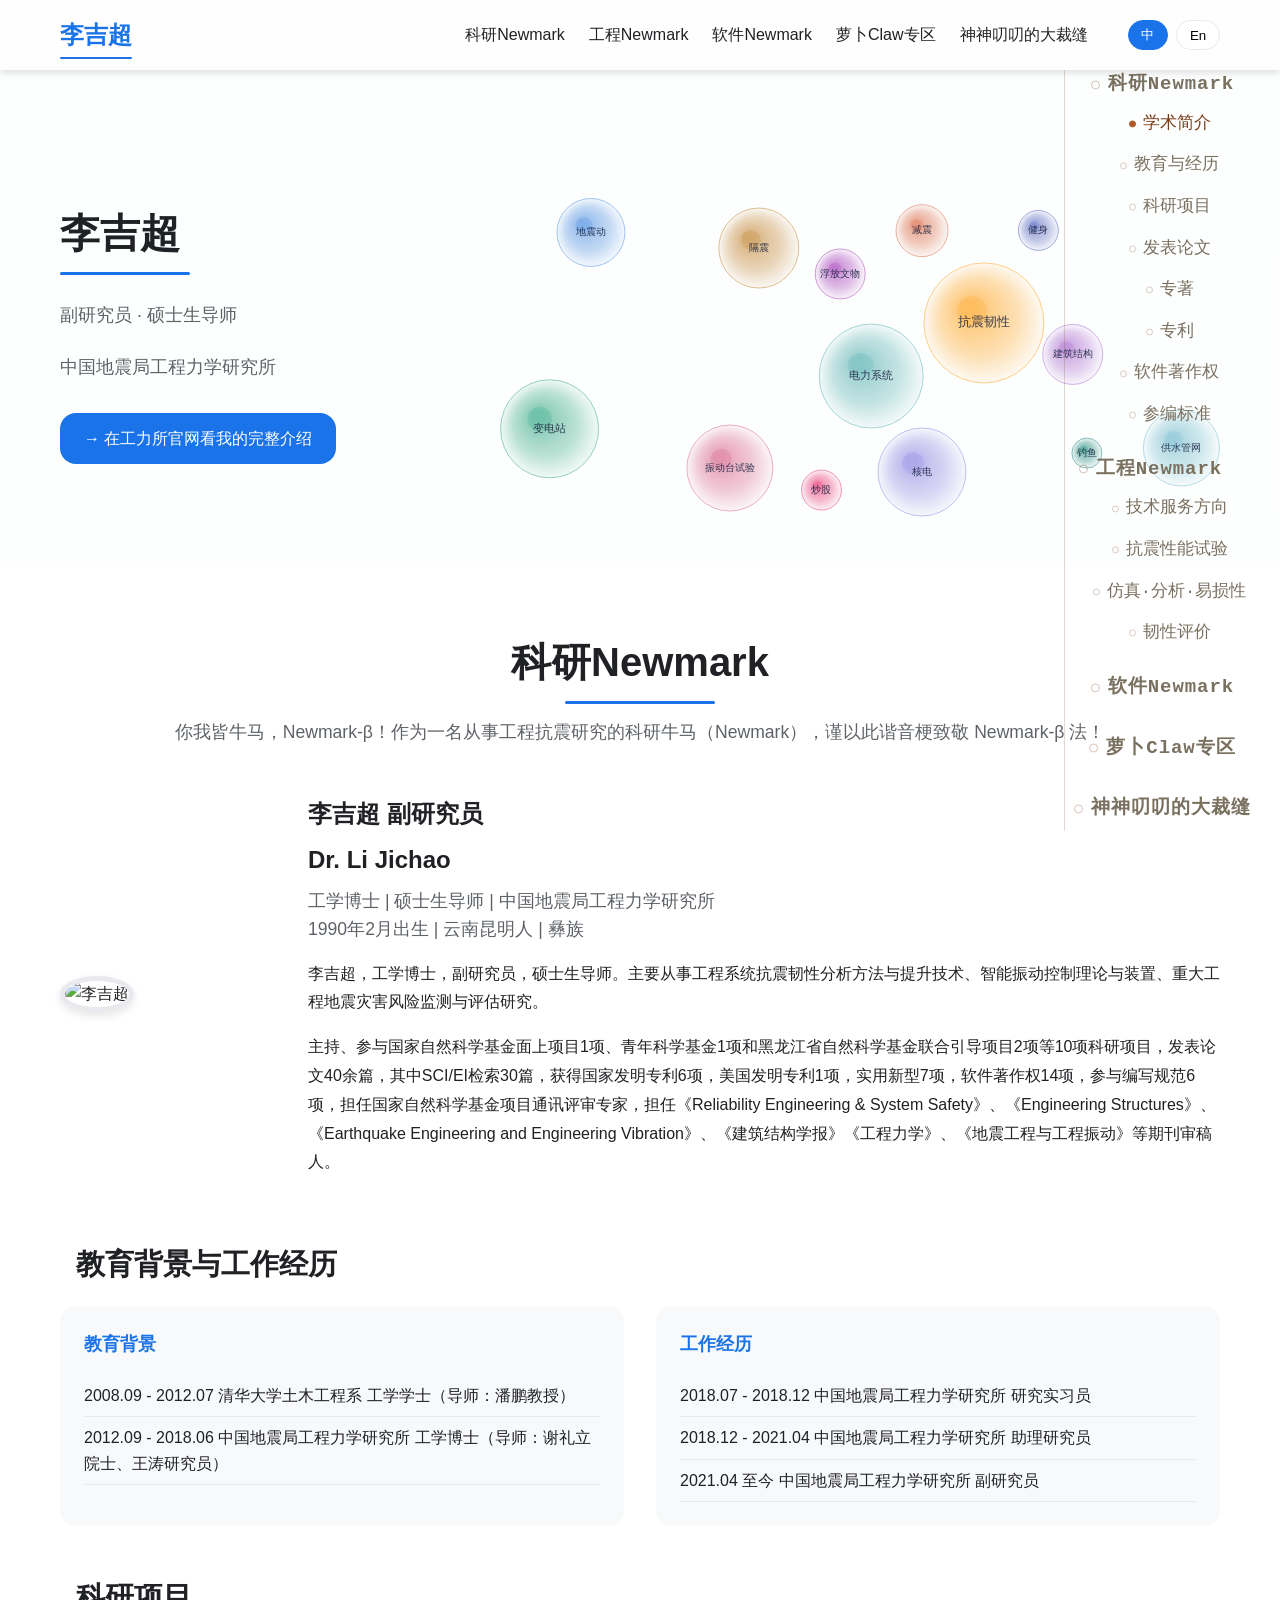
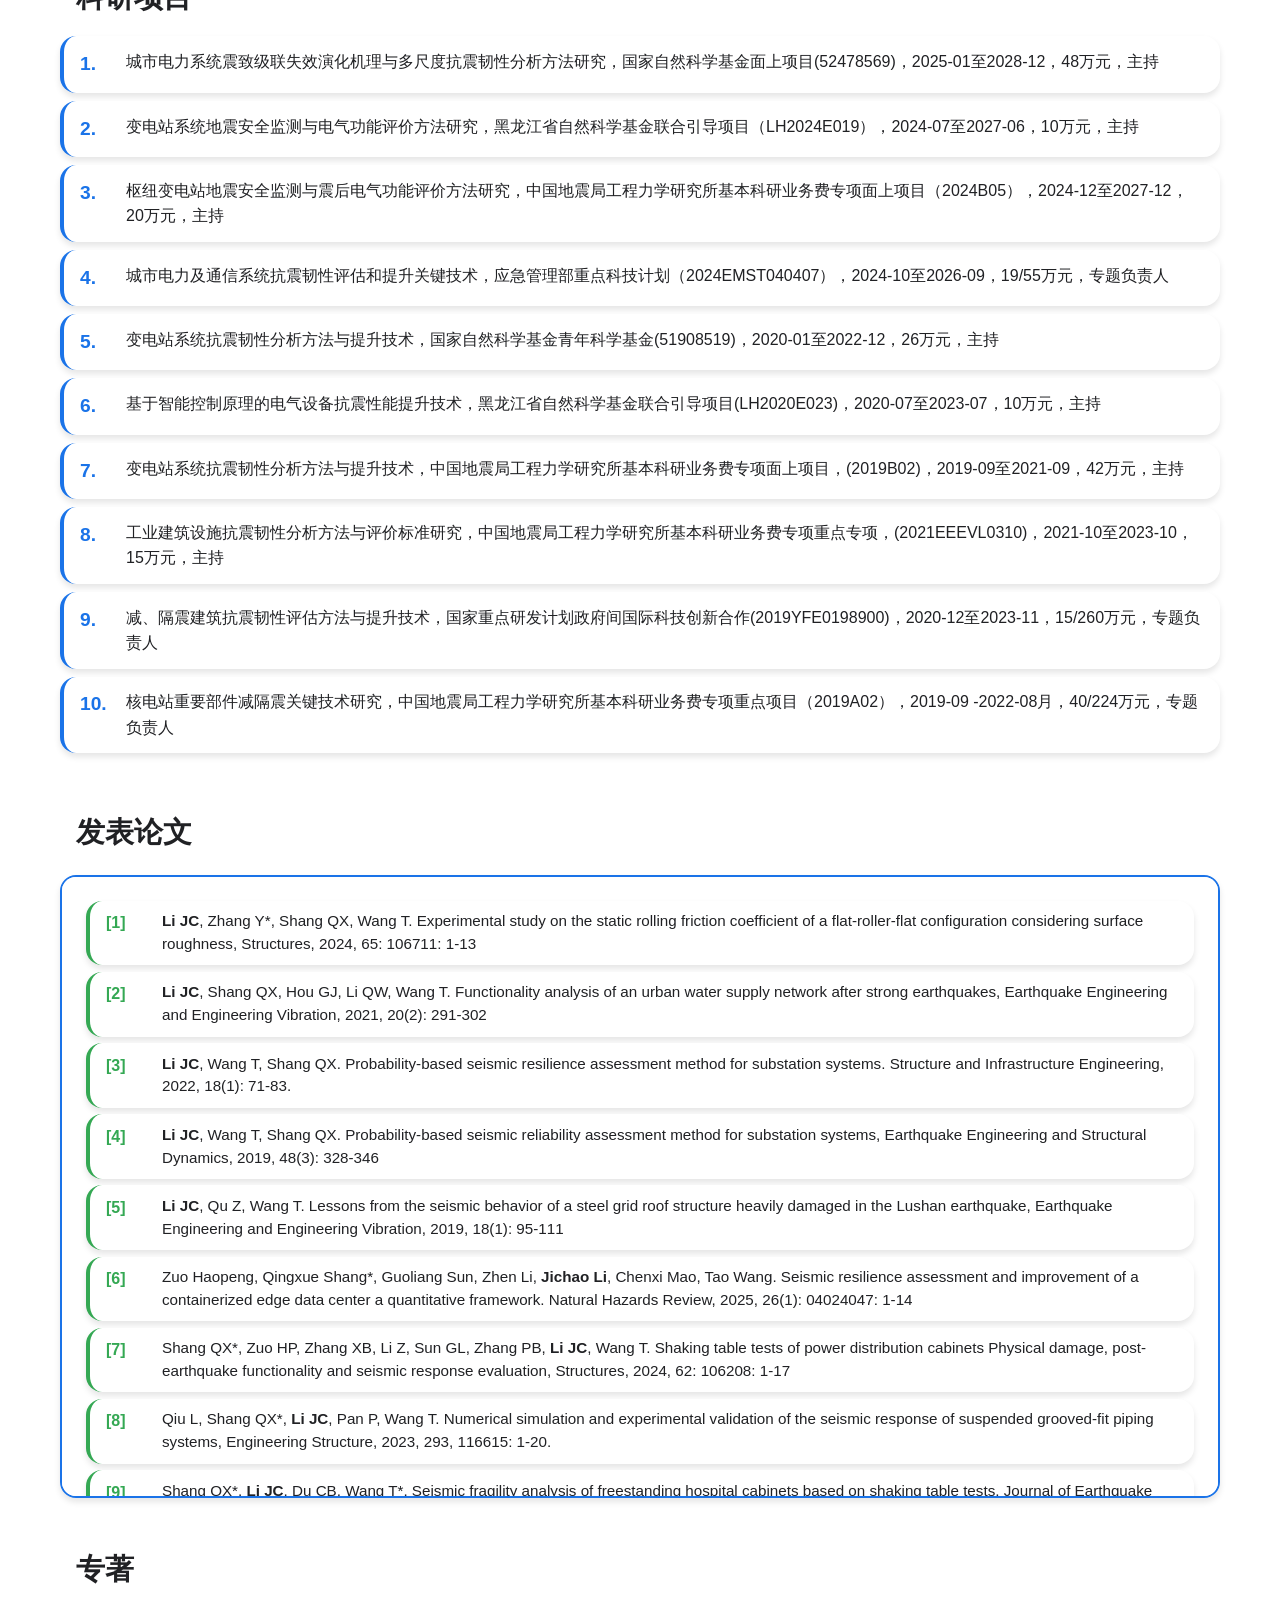
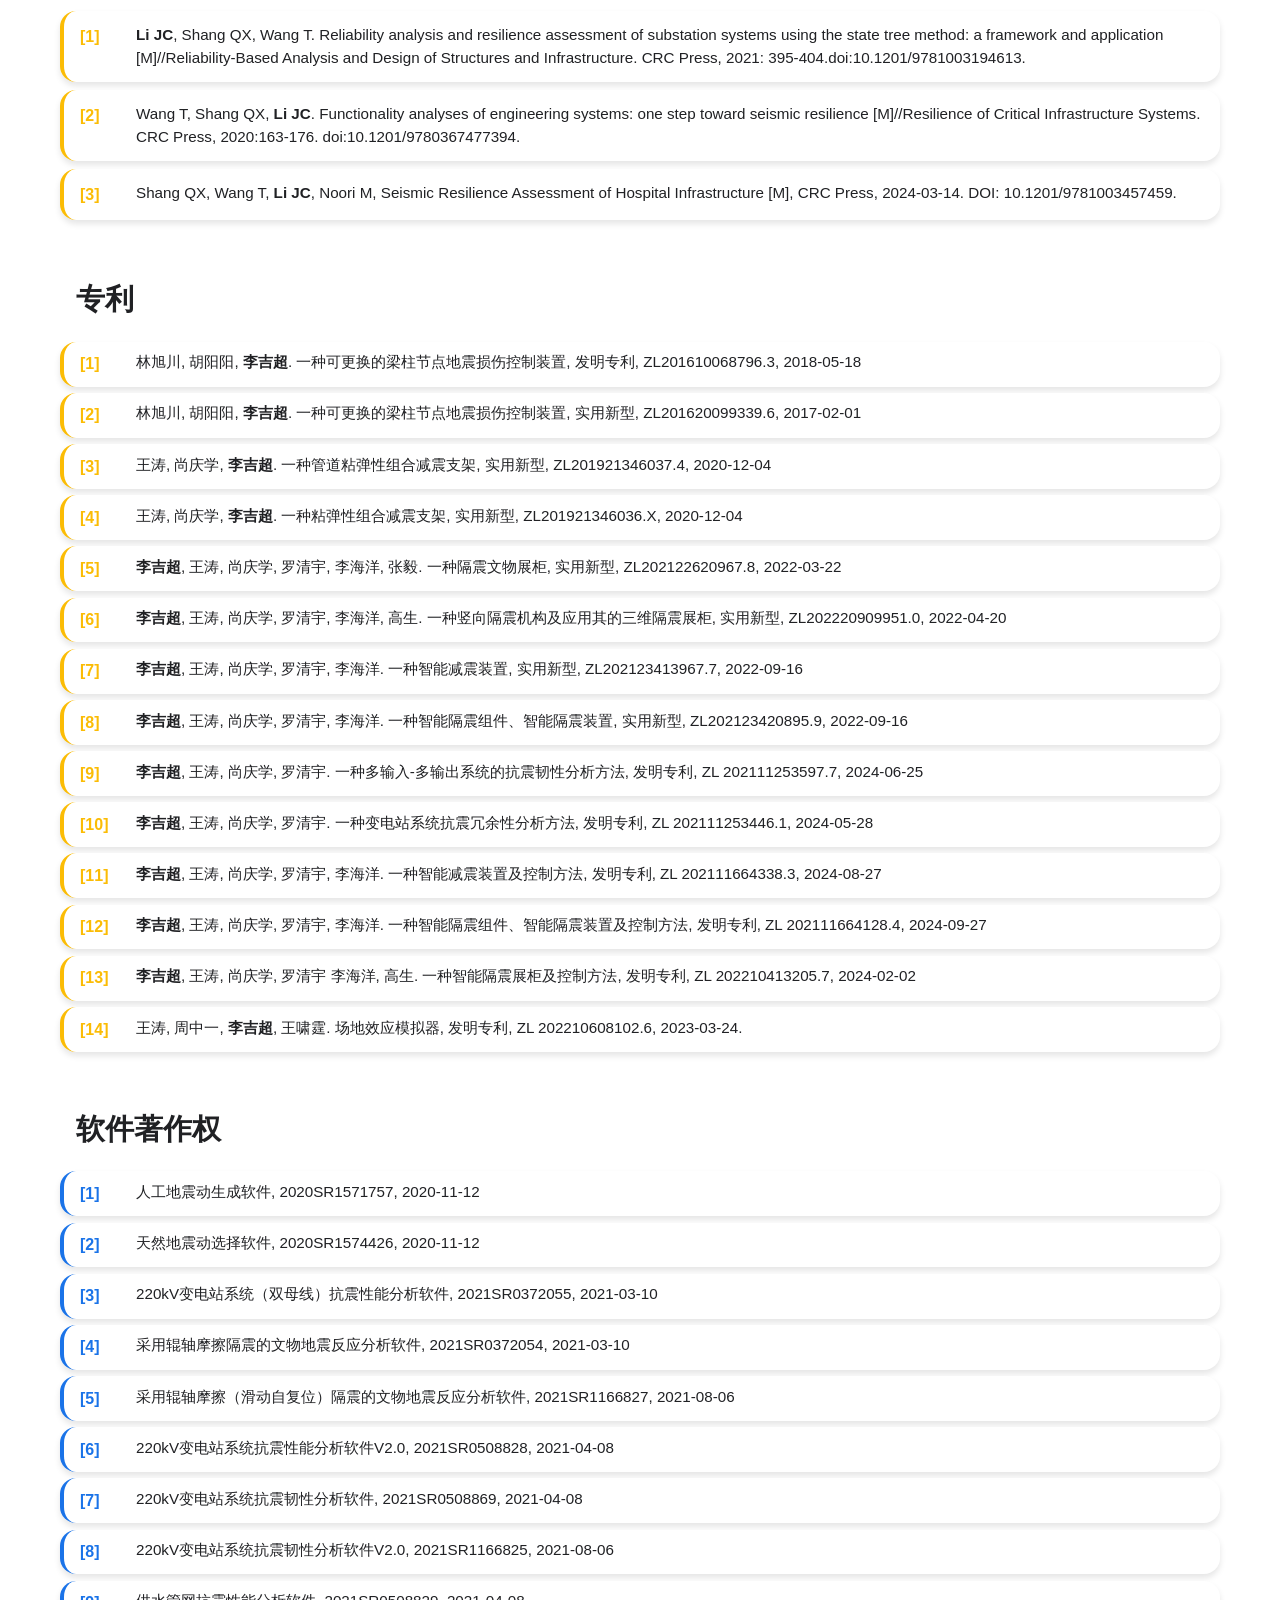
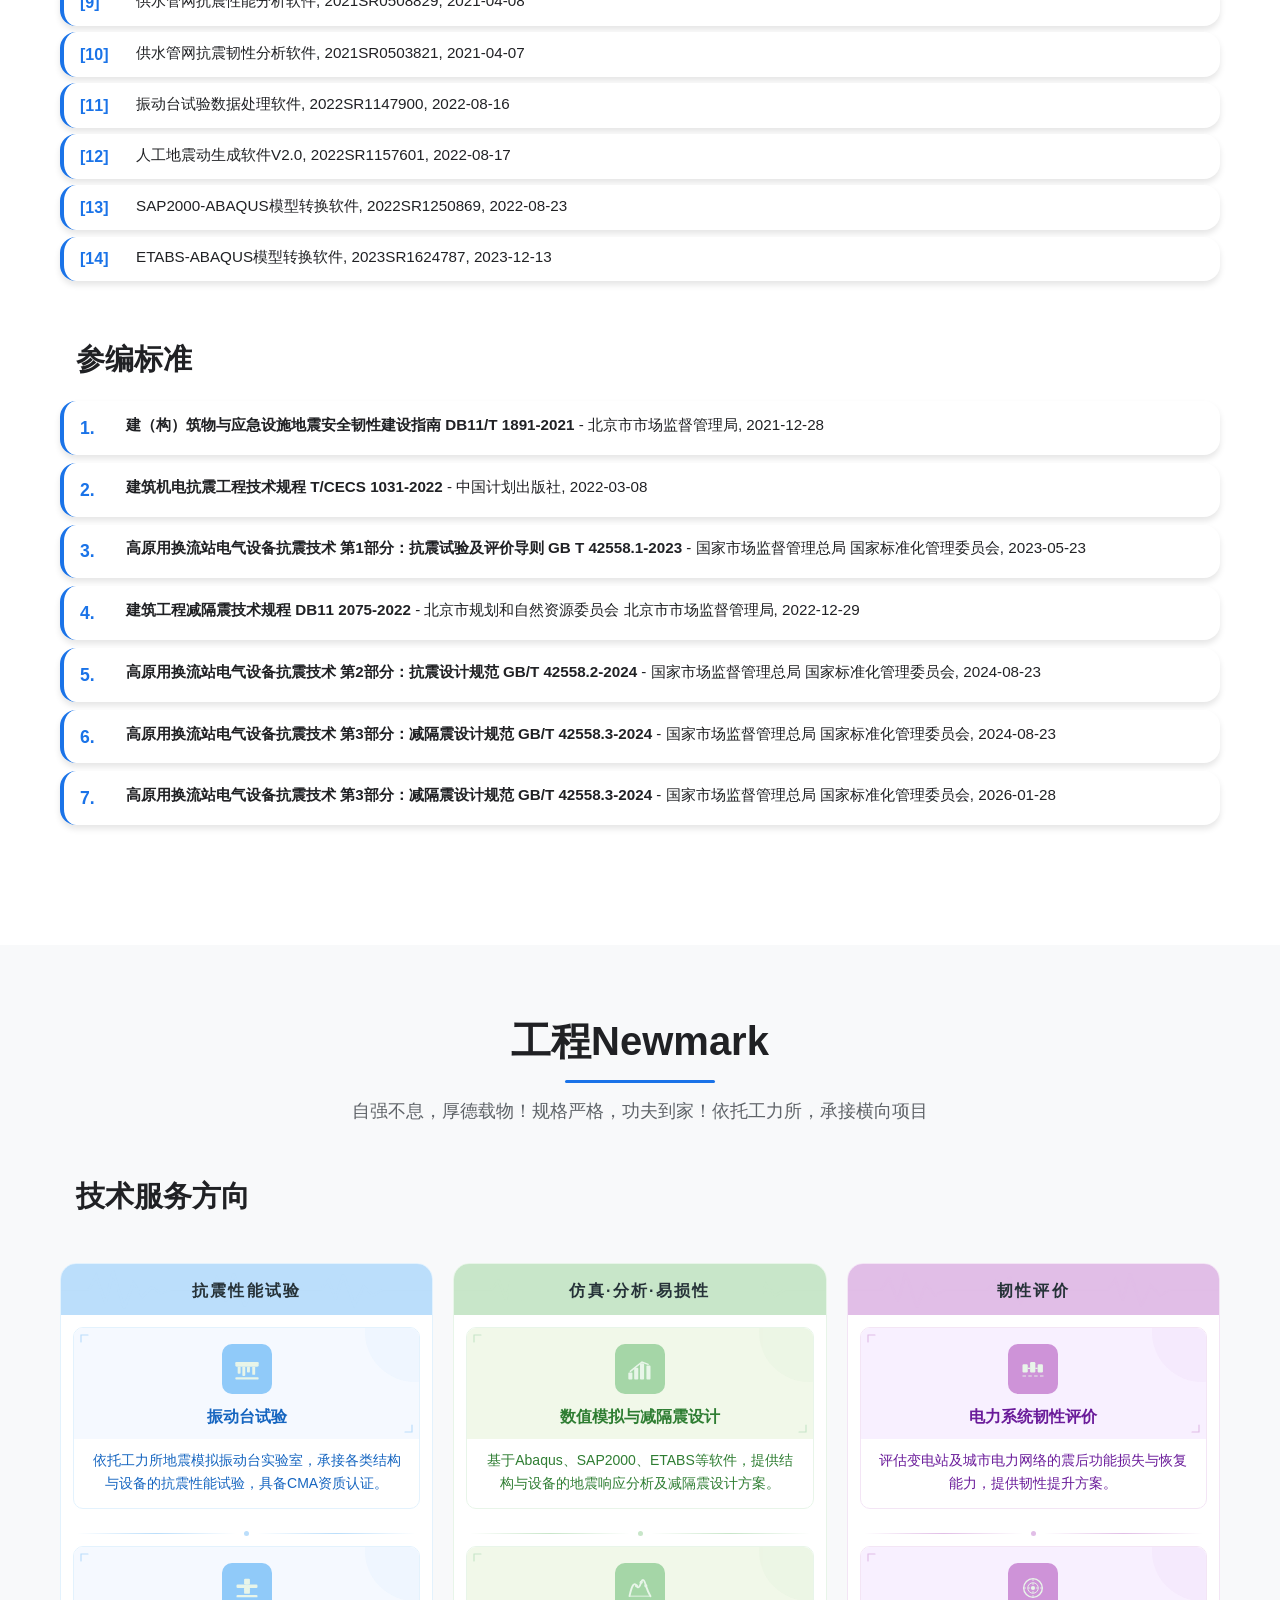
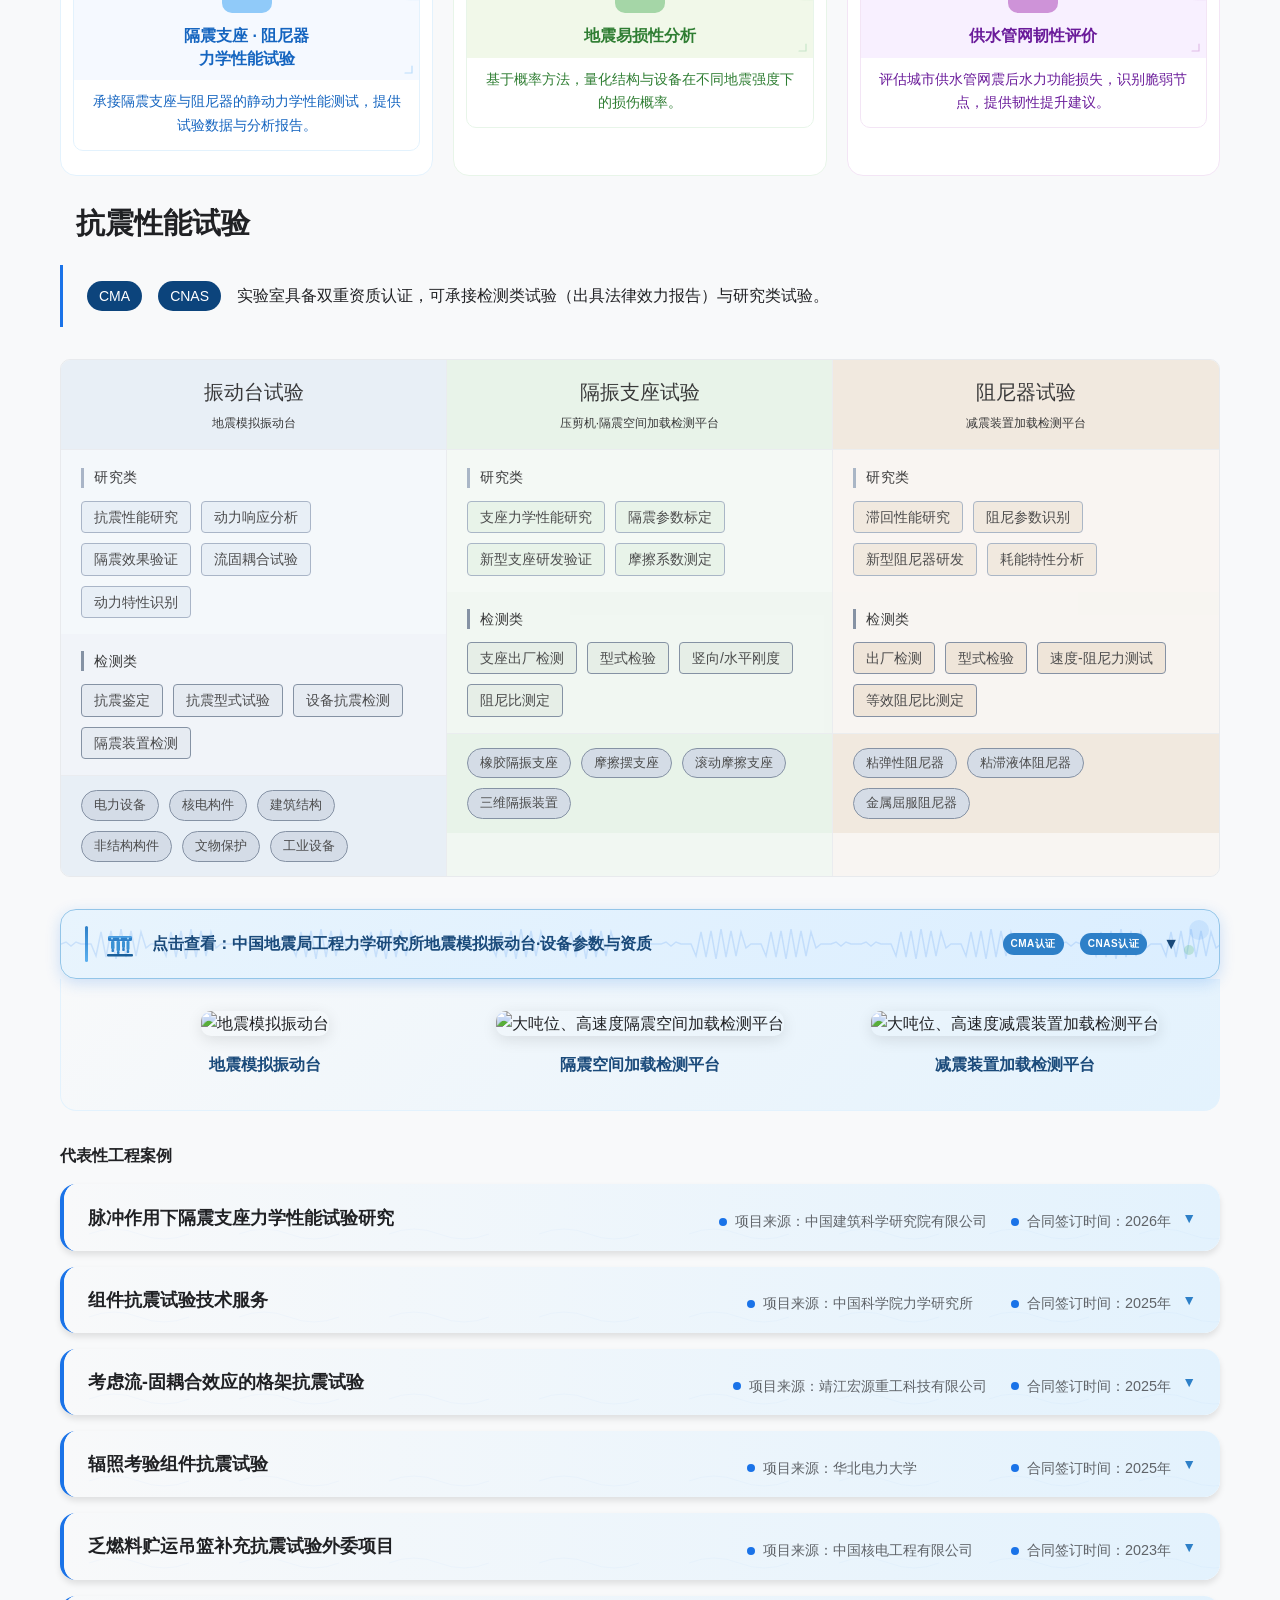
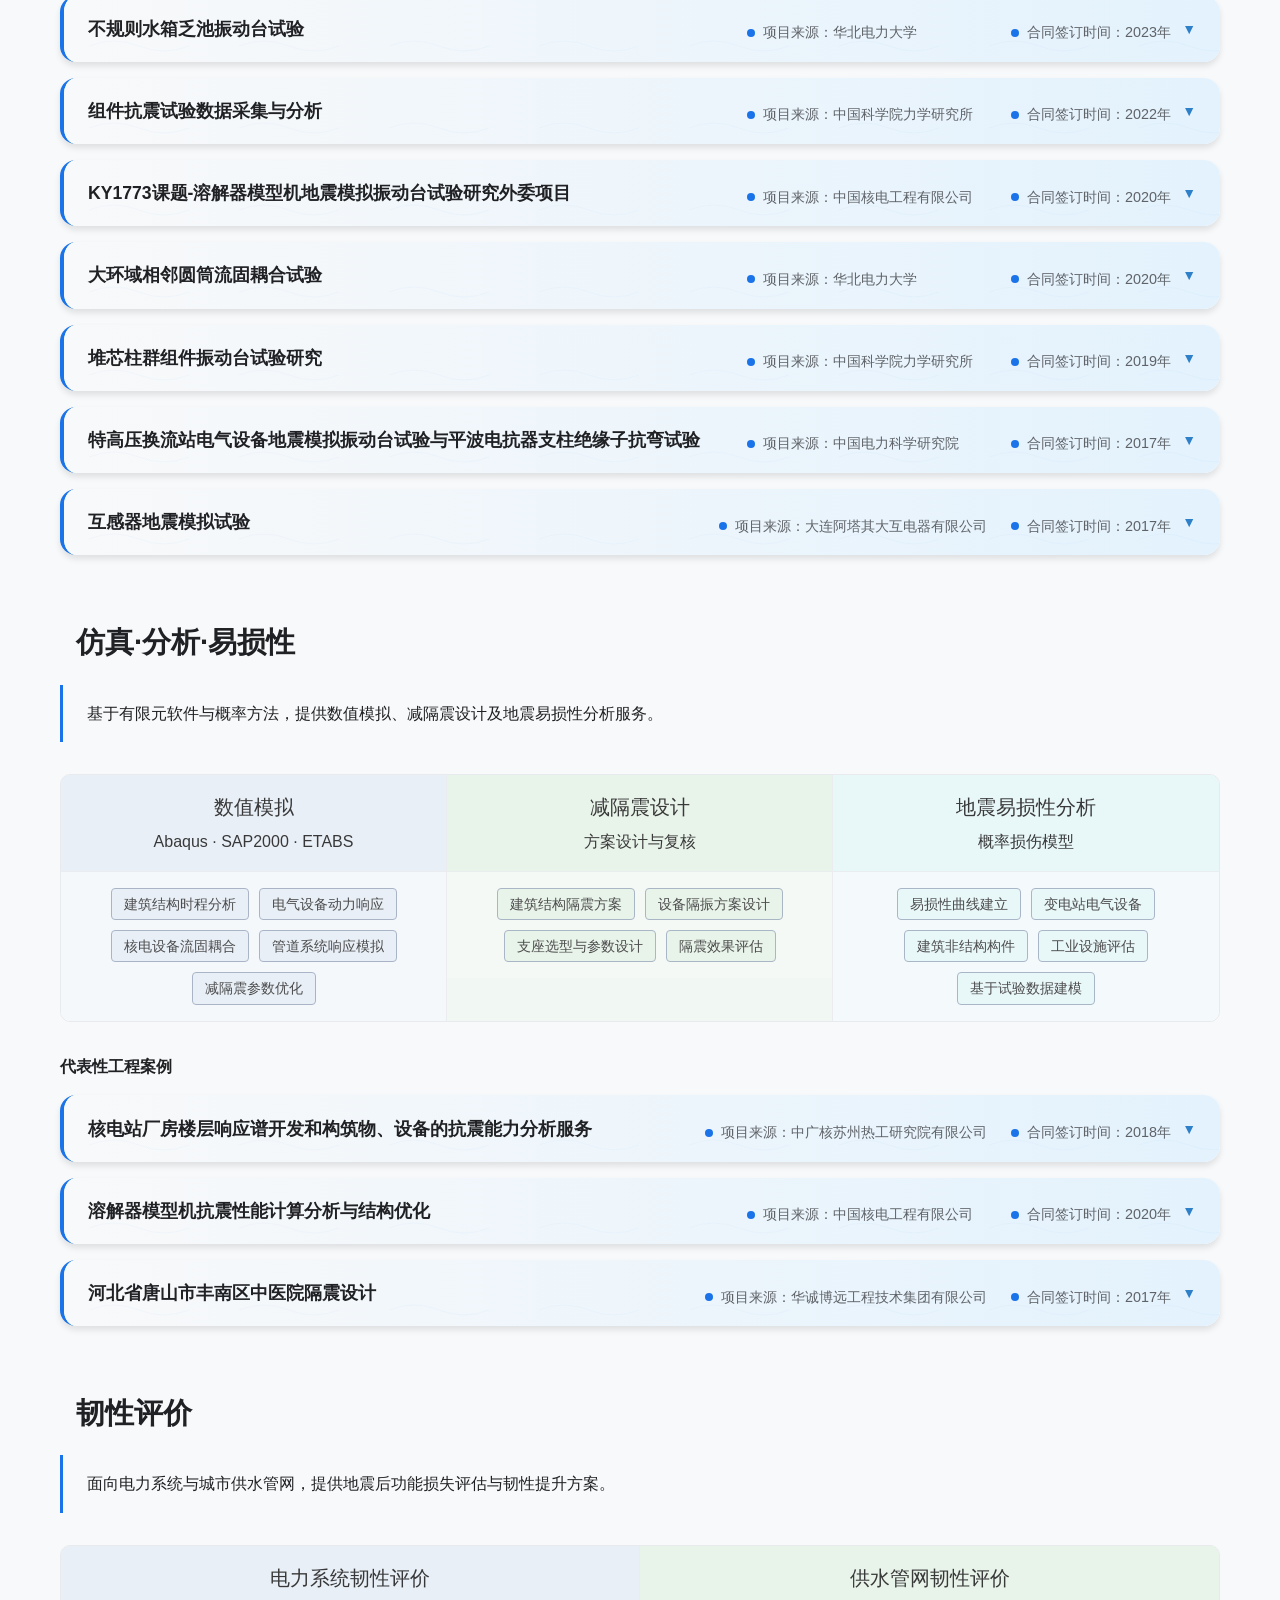
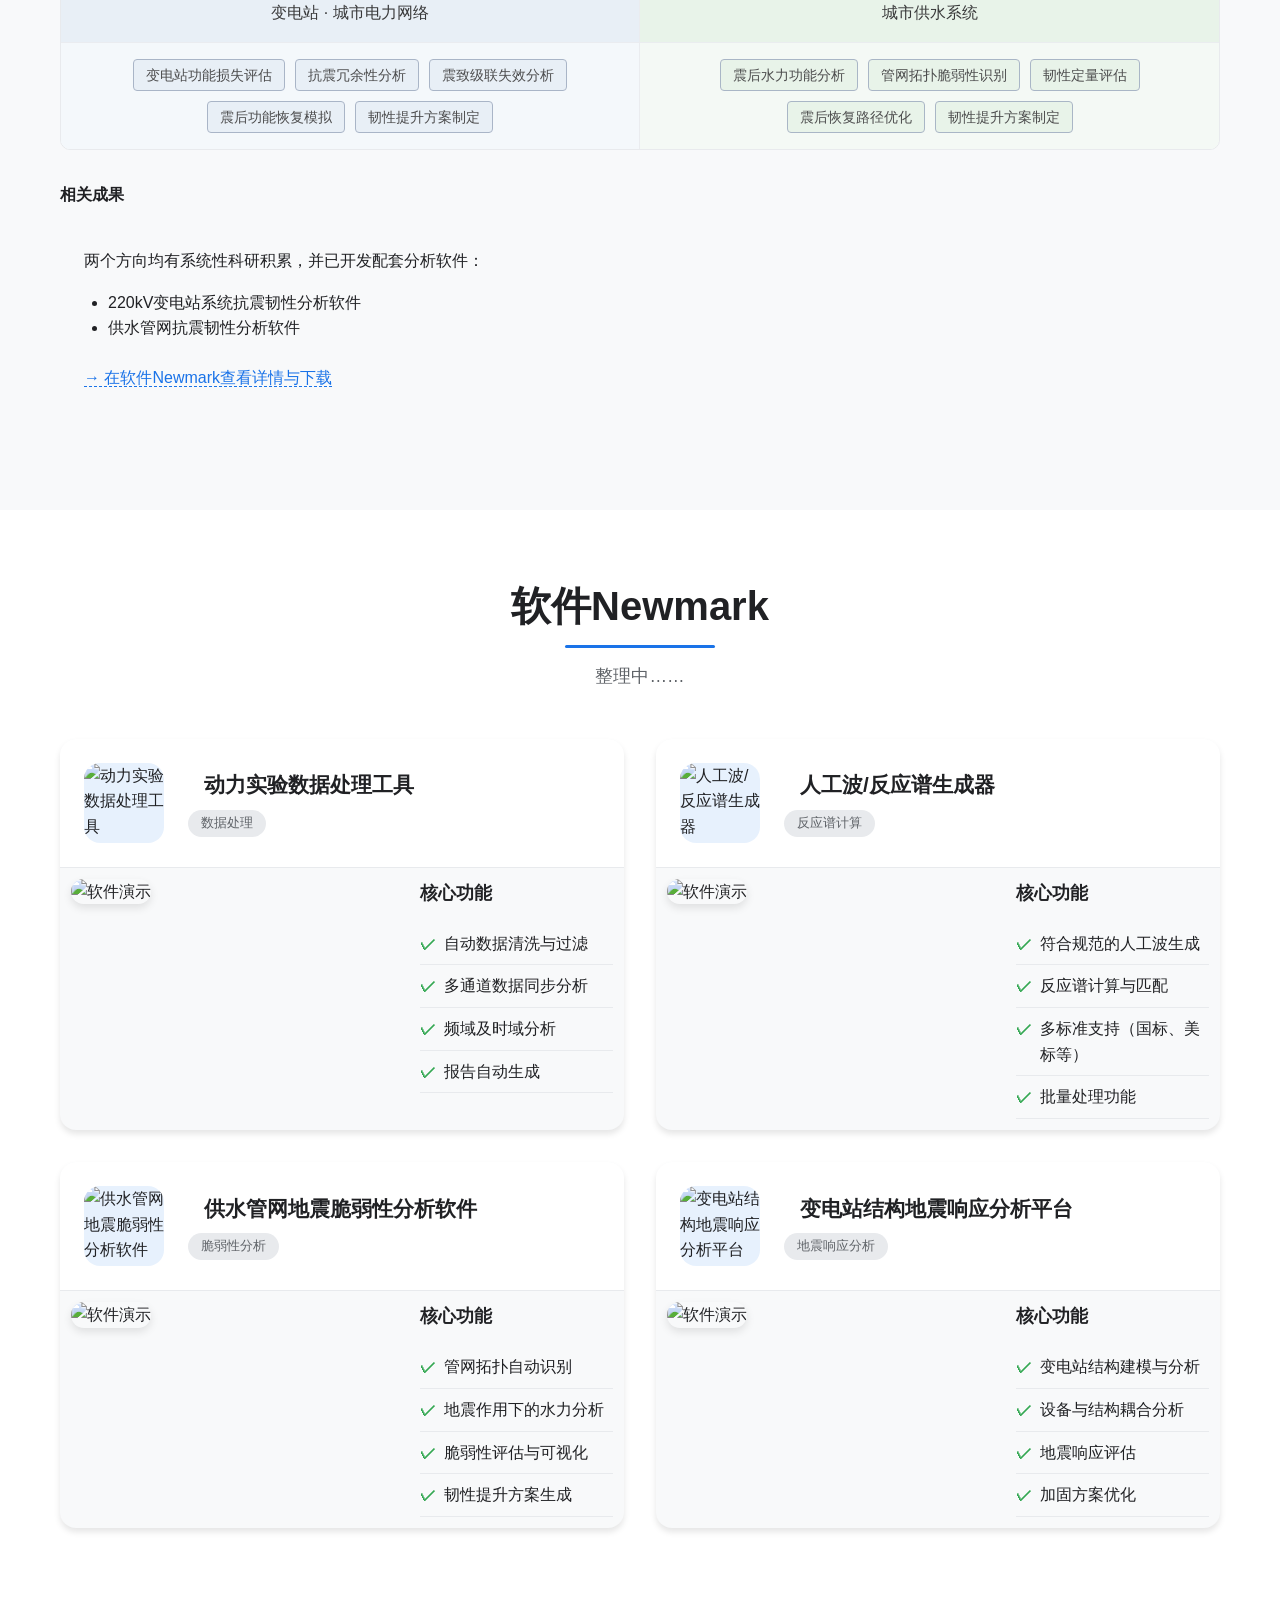
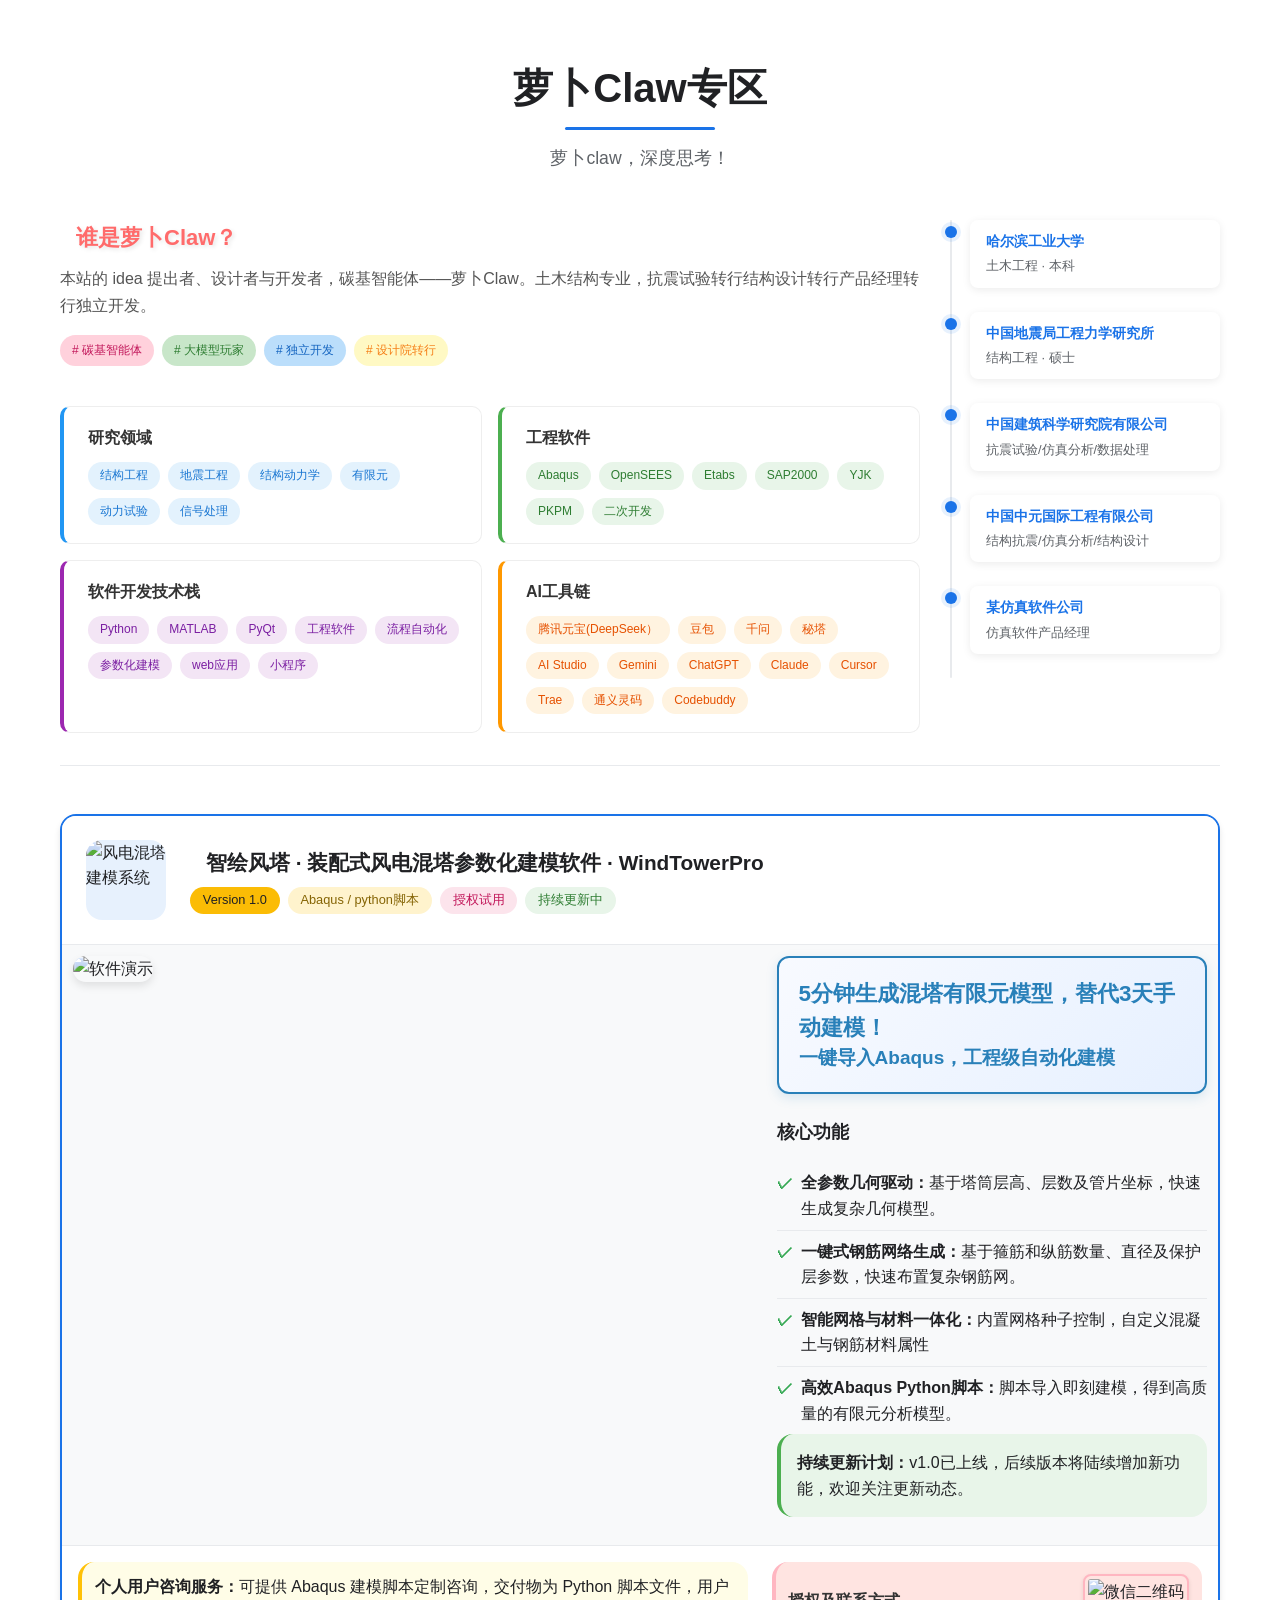
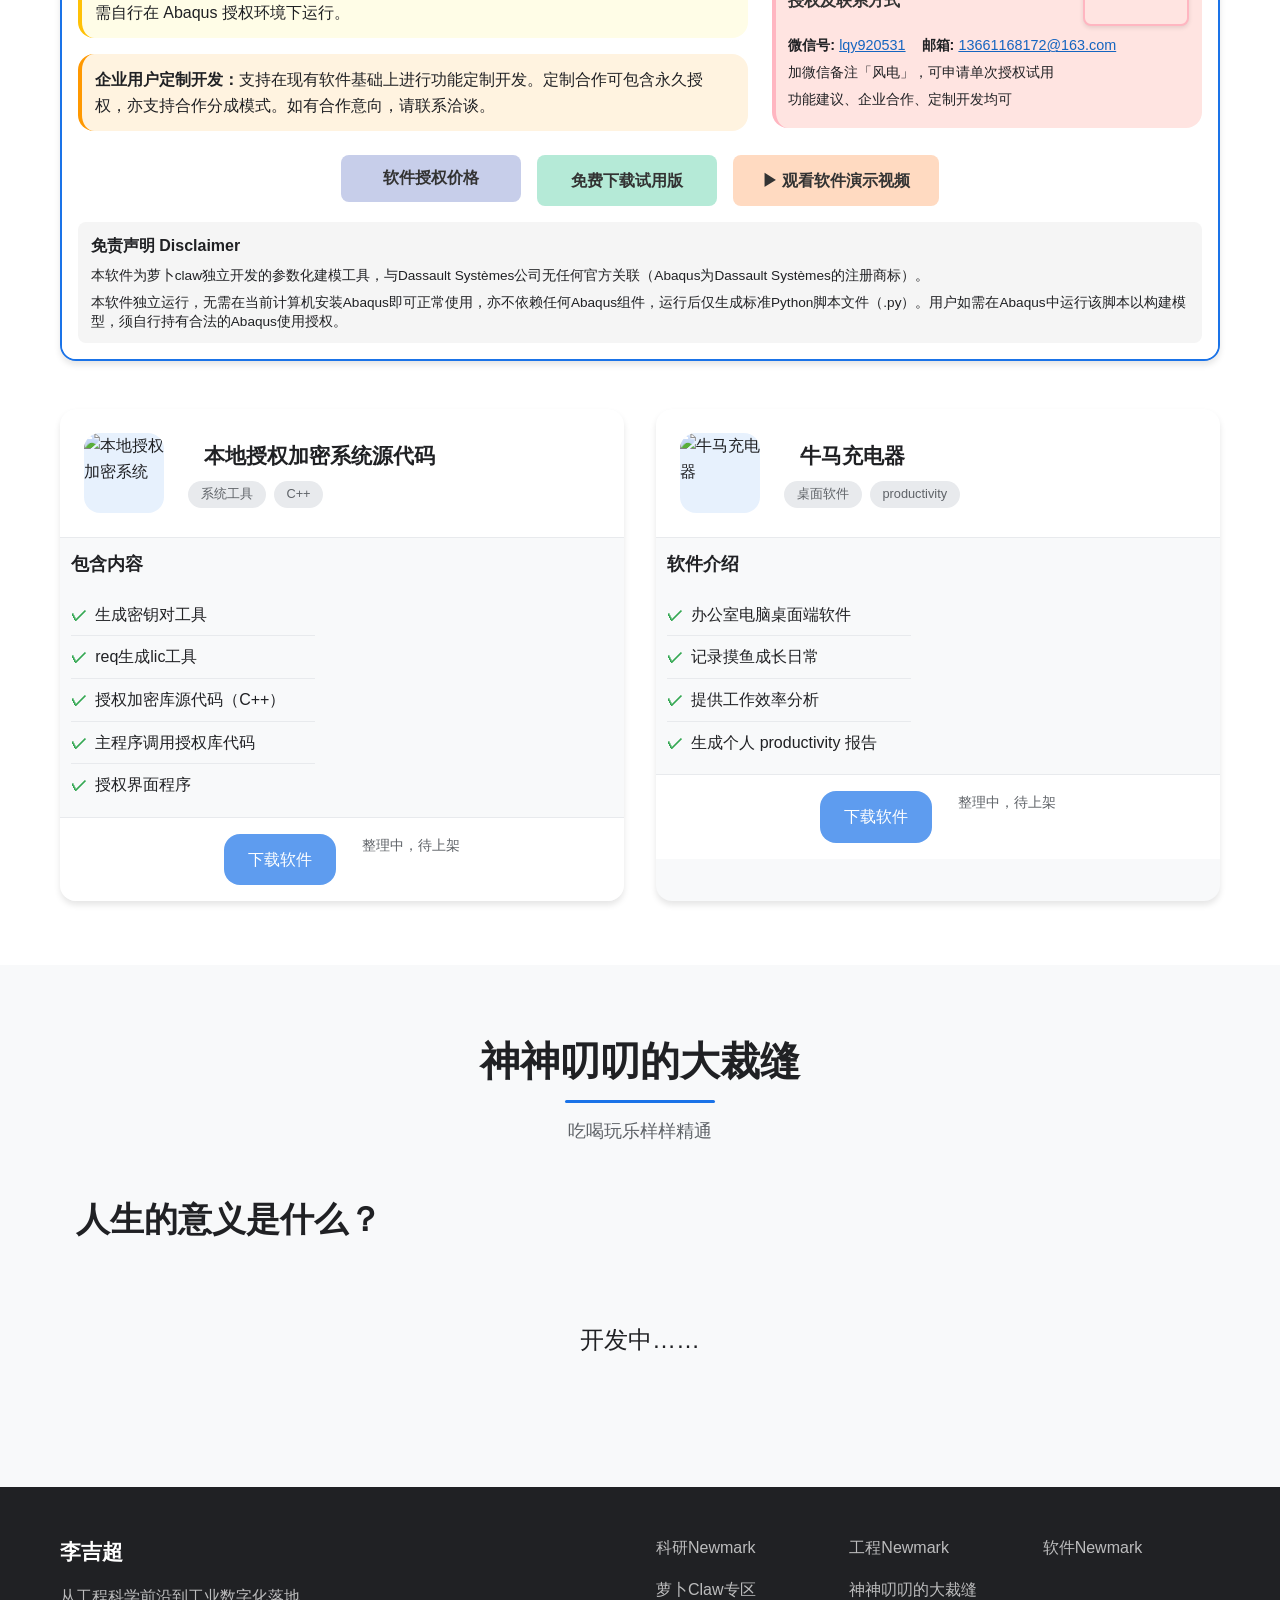
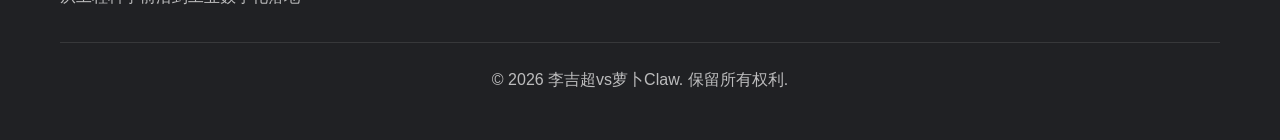
==== commit 967d7769: "Update website with CDN changes and all files" ====
--- a/index.html
+++ b/index.html
@@ -267,7 +267,7 @@
             <!-- 个人简介 -->
             <div id="profile" class="profile-section">
                 <div class="profile-image">
-                    <img src="https://cdn.jsdelivr.net/gh/luobo0531/lijichao@main/images/pig.png" alt="李吉超">
+                    <img src="https://fastly.jsdelivr.net/gh/luobo0531/lijichao@main/images/pig.png" alt="李吉超">
                 </div>
                 <div class="profile-content">
                     <h3 data-lang="zh">李吉超 副研究员</h3>
@@ -1540,7 +1540,7 @@
                             <circle cx="24" cy="10.5" r="1" fill="#a8d8f8"/>
                         </svg>
                         
-                        <span>点击查看：中国地震局工程力学研究所实验室（燕郊园区）·设备参数与资质</span>
+                        <span>点击查看：中国地震局工程力学研究所地震模拟振动台·设备参数与资质</span>
                         
                         <div class="header-right">
                             <!-- CMA badge -->
@@ -1560,15 +1560,15 @@
                     <!-- 设备图片展示区域 -->
                     <div style="padding: 2rem; background: linear-gradient(135deg, #f8f9fa 0%, #e3f2fd 100%); border-radius: 0 0 16px 16px; border: 1px solid #e3f2fd; border-top: none; display: flex; flex-wrap: wrap; gap: 2rem; justify-content: center;">
                         <div style="text-align: center; flex: 1; min-width: 250px;">
-                            <img src="https://cdn.jsdelivr.net/gh/luobo0531/lijichao@main/images/shaking table.png" alt="地震模拟振动台" style="width: 100%; height: 200px; object-fit: cover; border-radius: 10px; box-shadow: 0 4px 15px rgba(0,0,0,0.1); margin-bottom: 1rem;">
+                            <img src="https://fastly.jsdelivr.net/gh/luobo0531/lijichao@main/images/shaking table.png" alt="地震模拟振动台" style="width: 100%; height: 200px; object-fit: cover; border-radius: 10px; box-shadow: 0 4px 15px rgba(0,0,0,0.1); margin-bottom: 1rem;">
                             <h4 style="color: #1a4a7a; font-weight: 600;">地震模拟振动台</h4>
                         </div>
                         <div style="text-align: center; flex: 1; min-width: 250px;">
-                            <img src="https://cdn.jsdelivr.net/gh/luobo0531/lijichao@main/images/devise1.png" alt="大吨位、高速度隔震空间加载检测平台" style="width: 100%; height: 200px; object-fit: cover; border-radius: 10px; box-shadow: 0 4px 15px rgba(0,0,0,0.1); margin-bottom: 1rem;">
+                            <img src="https://fastly.jsdelivr.net/gh/luobo0531/lijichao@main/images/devise1.png" alt="大吨位、高速度隔震空间加载检测平台" style="width: 100%; height: 200px; object-fit: cover; border-radius: 10px; box-shadow: 0 4px 15px rgba(0,0,0,0.1); margin-bottom: 1rem;">
                             <h4 style="color: #1a4a7a; font-weight: 600;">隔震空间加载检测平台</h4>
                         </div>
                         <div style="text-align: center; flex: 1; min-width: 250px;">
-                            <img src="https://cdn.jsdelivr.net/gh/luobo0531/lijichao@main/images/devise2.png" alt="大吨位、高速度减震装置加载检测平台" style="width: 100%; height: 200px; object-fit: cover; border-radius: 10px; box-shadow: 0 4px 15px rgba(0,0,0,0.1); margin-bottom: 1rem;">
+                            <img src="https://fastly.jsdelivr.net/gh/luobo0531/lijichao@main/images/devise2.png" alt="大吨位、高速度减震装置加载检测平台" style="width: 100%; height: 200px; object-fit: cover; border-radius: 10px; box-shadow: 0 4px 15px rgba(0,0,0,0.1); margin-bottom: 1rem;">
                             <h4 style="color: #1a4a7a; font-weight: 600;">减震装置加载检测平台</h4>
                         </div>
                     </div>
@@ -2342,10 +2342,10 @@
                     <div style="padding: 1.5rem; background-color: #f8f9fa; border-radius: 8px; margin-bottom: 2rem;">
                         <p style="margin-bottom: 1rem;">两个方向均有系统性科研积累，并已开发配套分析软件：</p>
                         <ul style="margin-left: 1.5rem; margin-bottom: 1.5rem;">
-                            <li>（待补充）</li>
-                            <li>（待补充）</li>
+                            <li>220kV变电站系统抗震韧性分析软件</li>
+                            <li>供水管网抗震韧性分析软件</li>
                         </ul>
-                        <p><a href="#software" style="color: var(--primary-color); text-decoration: none; border-bottom: 1px dashed var(--primary-color);">→ 在软件Newmark查看详情（待补充）</a></p>
+                        <p><a href="#software" style="color: var(--primary-color); text-decoration: none; border-bottom: 1px dashed var(--primary-color);">→ 在软件Newmark查看详情与下载</a></p>
                     </div>
                 </div>
             </div>
@@ -2653,7 +2653,7 @@
             <div class="software-item featured">
                 <div class="software-header">
                     <div class="software-icon">
-                        <img src="https://cdn.jsdelivr.net/gh/luobo0531/lijichao@main/images/windlogo.png" alt="风电混塔建模系统">
+                        <img src="https://fastly.jsdelivr.net/gh/luobo0531/lijichao@main/images/windlogo.png" alt="风电混塔建模系统">
                     </div>
                     <div class="software-info">
                         <h3 data-lang="zh">智绘风塔 · 装配式风电混塔参数化建模软件 · WindTowerPro</h3>
@@ -2667,7 +2667,7 @@
                 </div>
                 <div class="software-content">
                     <div class="software-demo">
-                        <img src="https://cdn.jsdelivr.net/gh/luobo0531/lijichao@main/images/windtower.png" alt="软件演示">
+                        <img src="https://fastly.jsdelivr.net/gh/luobo0531/lijichao@main/images/windtower.png" alt="软件演示">
                     </div>
                     <div class="software-description">
                         <div class="software-intro" style="border: 2px solid #2980B9; border-radius: 12px; padding: 1.2rem; background: linear-gradient(135deg, #F8FAFF 0%, #E6F0FF 100%); box-shadow: 0 4px 12px rgba(41, 128, 185, 0.15); margin-bottom: 1.5rem;">
@@ -2701,7 +2701,7 @@
                                     <div class="info-card" style="background-color: #FFE4E1; border-left: 4px solid #FFB6C1; padding: 0.8rem;">
                                         <div style="display: flex; align-items: center; margin-bottom: 0.5rem;">
                                             <h4 style="font-weight: bold; color: #333; margin: 0; flex: 1; font-size: 1rem;">授权及联系方式</h4>
-                                            <img src="https://cdn.jsdelivr.net/gh/luobo0531/lijichao@main/images/WeChatluobo.jpg" alt="微信二维码" style="height: 52px; width: auto; margin-left: 1rem; border: 2px solid #FFB6C1; border-radius: 8px; padding: 3px; background: #FFE4E1; box-shadow: 0 2px 4px rgba(0,0,0,0.1);"/>
+                                            <img src="https://fastly.jsdelivr.net/gh/luobo0531/lijichao@main/images/WeChatluobo.jpg" alt="微信二维码" style="height: 52px; width: auto; margin-left: 1rem; border: 2px solid #FFB6C1; border-radius: 8px; padding: 3px; background: #FFE4E1; box-shadow: 0 2px 4px rgba(0,0,0,0.1);"/>
                                         </div>
                                         <div style="display: flex; flex-wrap: wrap; gap: 1rem; margin-bottom: 0.3rem;">
                                             <p style="margin: 0; font-size: 0.9rem;"><strong>微信号:</strong> <a href="#" style="color: #1565C0;">lqy920531</a></p>
--- a/style.css
+++ b/style.css
@@ -186,7 +186,7 @@
     left: 0;
     width: 100%;
     height: 100%;
-    background: url('https://cdn.jsdelivr.net/gh/luobo0531/lijichao@main/images/background.png') no-repeat center center;
+    background: url('https://fastly.jsdelivr.net/gh/luobo0531/lijichao@main/images/background.png') no-repeat center center;
     background-size: cover;
     z-index: 0;
 }
@@ -361,7 +361,7 @@
 
 /* 学术影响力板块 */
 .academic {
-    background-image: url('https://cdn.jsdelivr.net/gh/luobo0531/lijichao@main/images/Newmark.png');
+    background-image: url('https://fastly.jsdelivr.net/gh/luobo0531/lijichao@main/images/Newmark.png');
     background-repeat: repeat;
     background-size: 700px;
     background-color: white;
@@ -918,7 +918,7 @@
 
 /* 工程技术服务板块 */
 .engineering {
-    background-image: url('https://cdn.jsdelivr.net/gh/luobo0531/lijichao@main/images/gongcheng.png');
+    background-image: url('https://fastly.jsdelivr.net/gh/luobo0531/lijichao@main/images/gongcheng.png');
     background-repeat: repeat;
     background-size: 700px;
     background-color: var(--light-color);
@@ -1063,7 +1063,7 @@
 
 /* 软件商店板块 */
 .software-store {
-    background-image: url('https://cdn.jsdelivr.net/gh/luobo0531/lijichao@main/images/ruanjian.png');
+    background-image: url('https://fastly.jsdelivr.net/gh/luobo0531/lijichao@main/images/ruanjian.png');
     background-repeat: repeat;
     background-size: 700px;
     background-color: white;
@@ -1352,7 +1352,7 @@
 
 /* 萝卜Claw专区板块 */
 .toys-section {
-    background-image: url('https://cdn.jsdelivr.net/gh/luobo0531/lijichao@main/images/萝卜claw.png');
+    background-image: url('https://fastly.jsdelivr.net/gh/luobo0531/lijichao@main/images/萝卜claw.png');
     background-repeat: repeat;
     background-size: 700px;
     background-color: white;
@@ -1704,7 +1704,7 @@
 
 /* 合作联系板块 */
 .contact {
-    background-image: url('https://cdn.jsdelivr.net/gh/luobo0531/lijichao@main/images/caifeng.png');
+    background-image: url('https://fastly.jsdelivr.net/gh/luobo0531/lijichao@main/images/caifeng.png');
     background-repeat: repeat;
     background-size: 700px;
     background-color: var(--light-color);
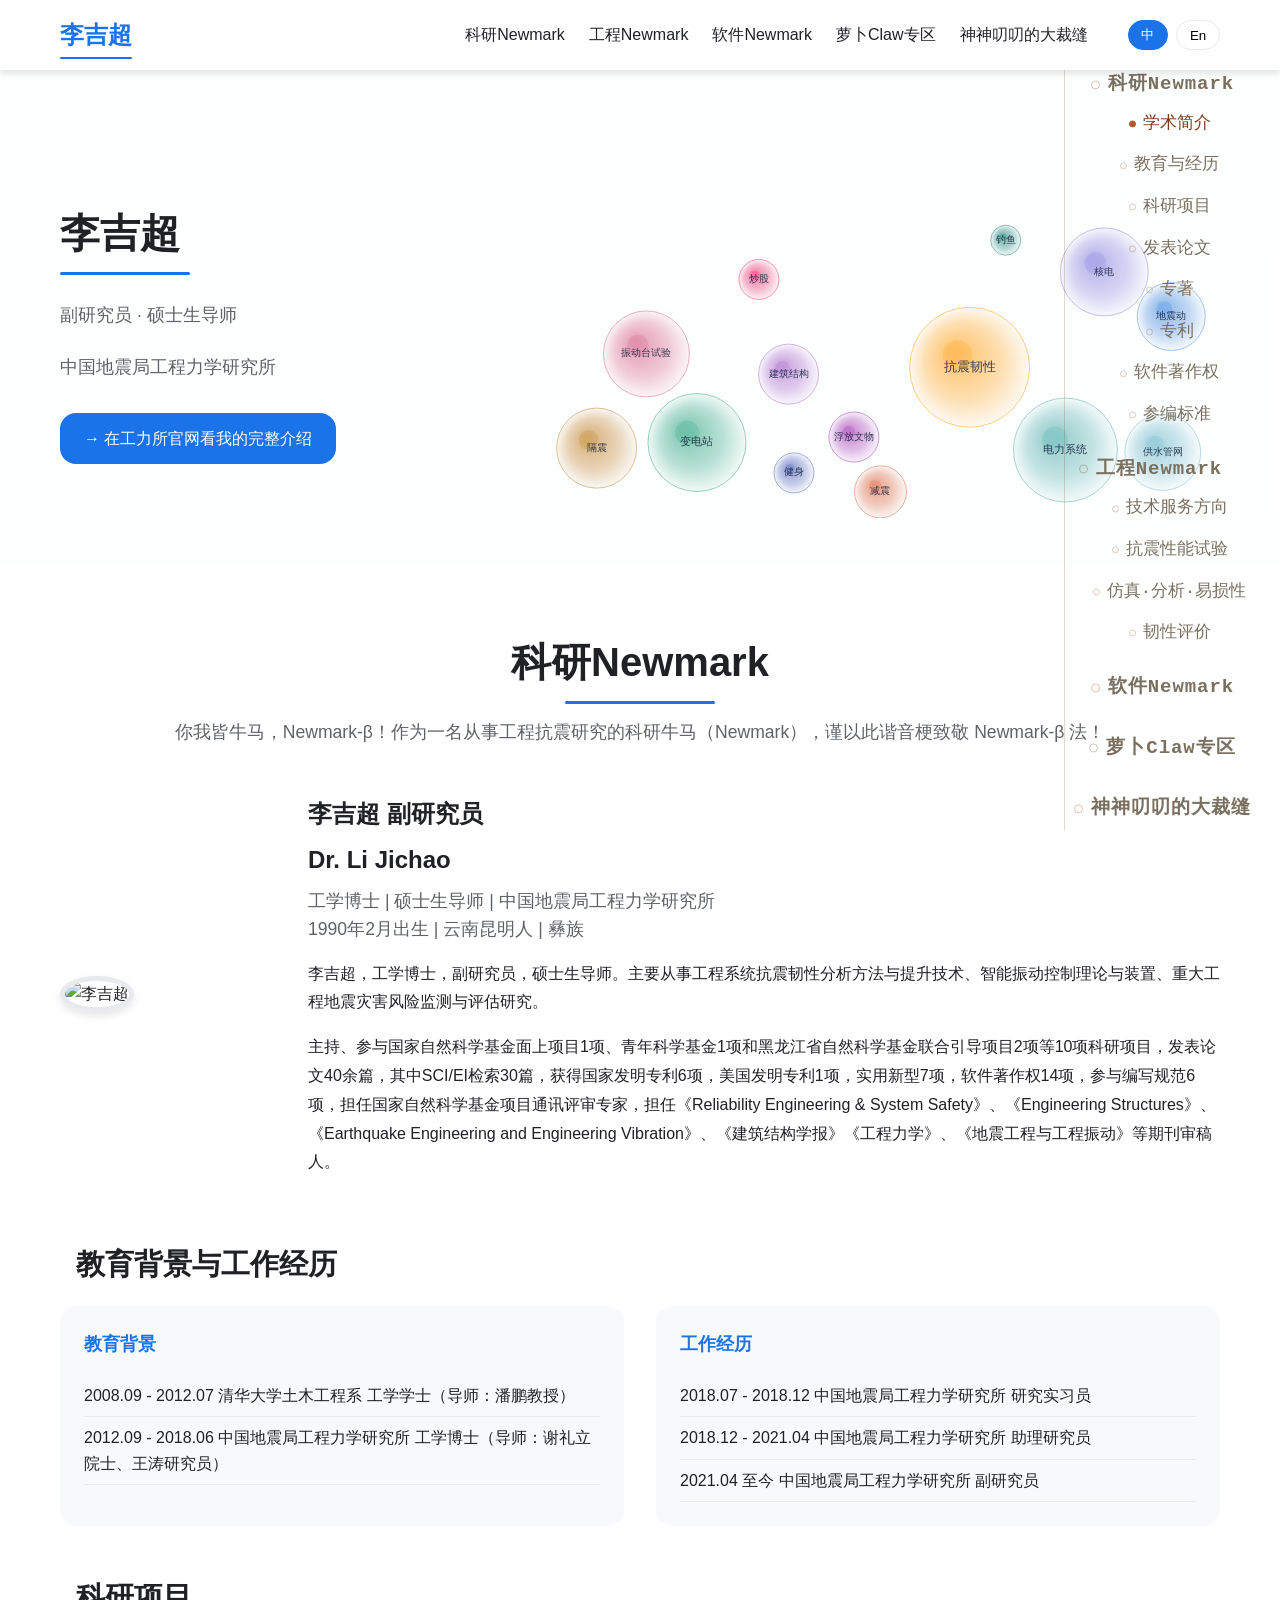
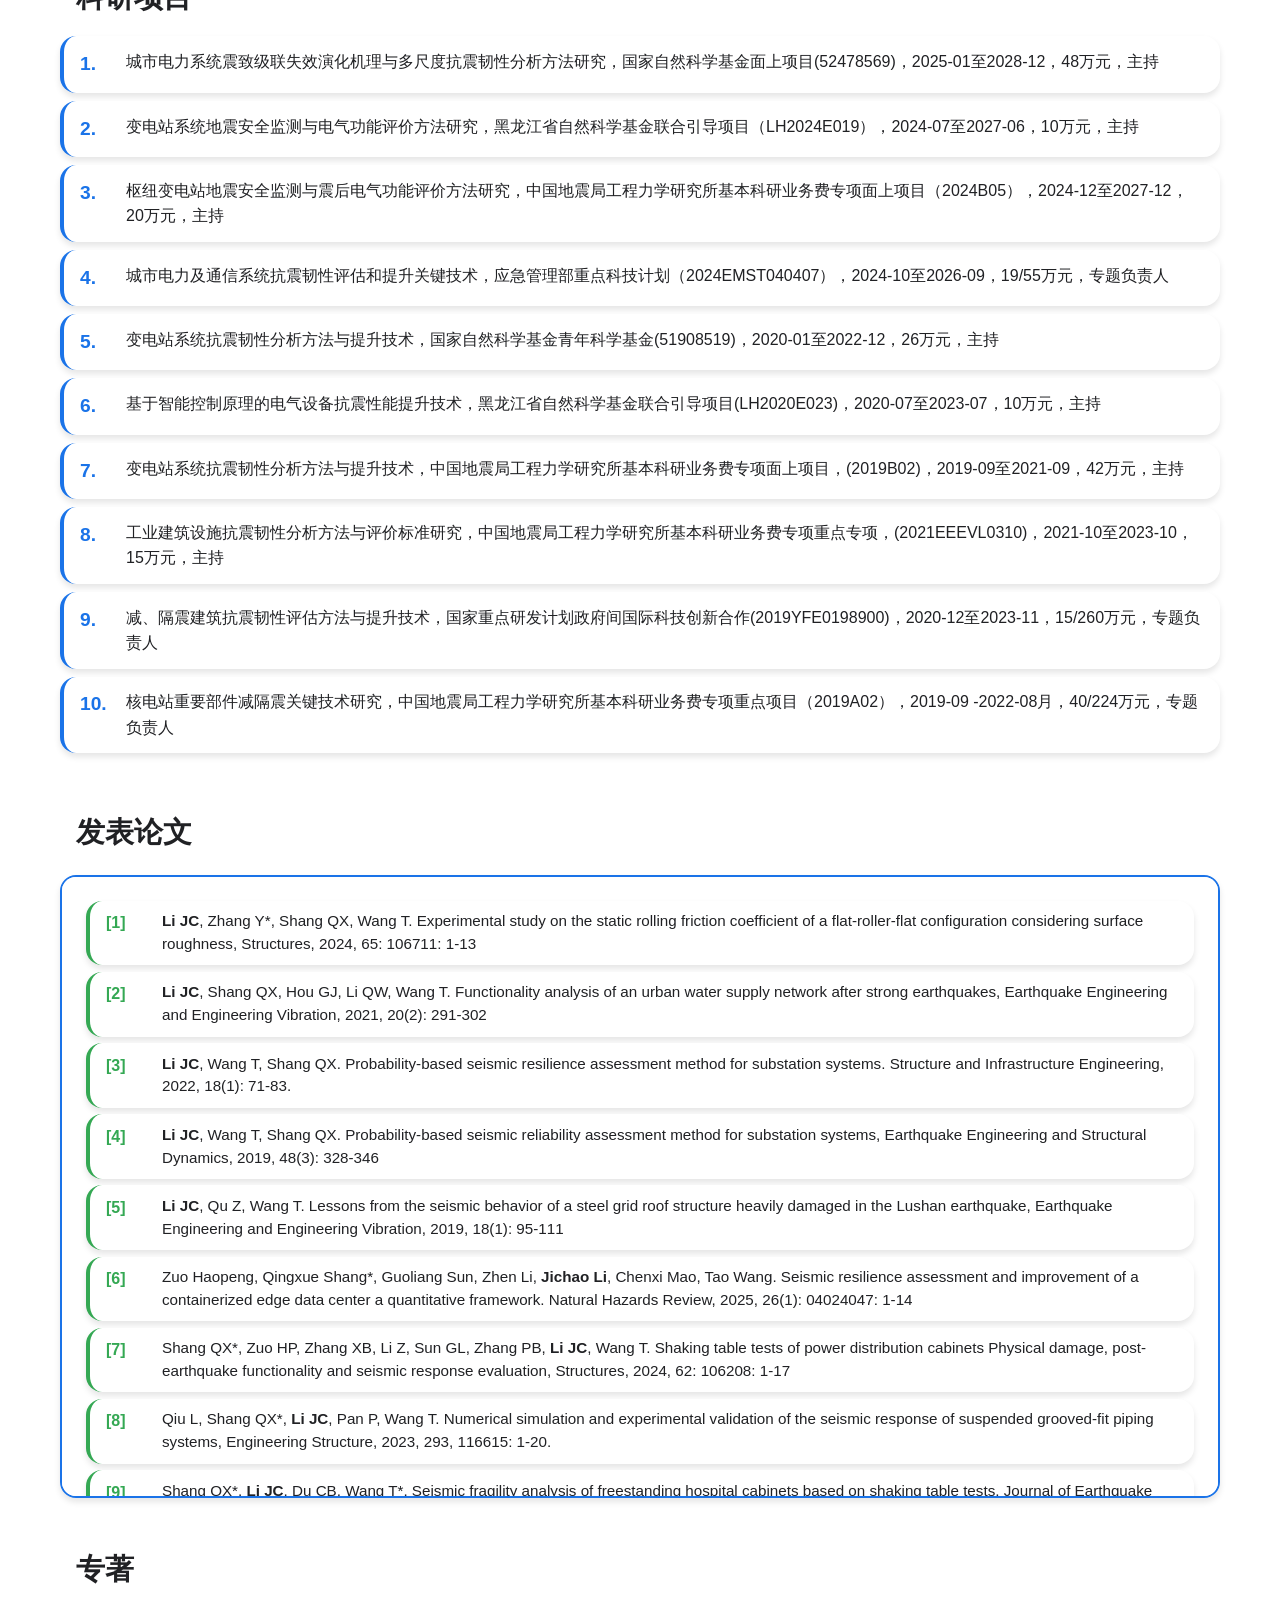
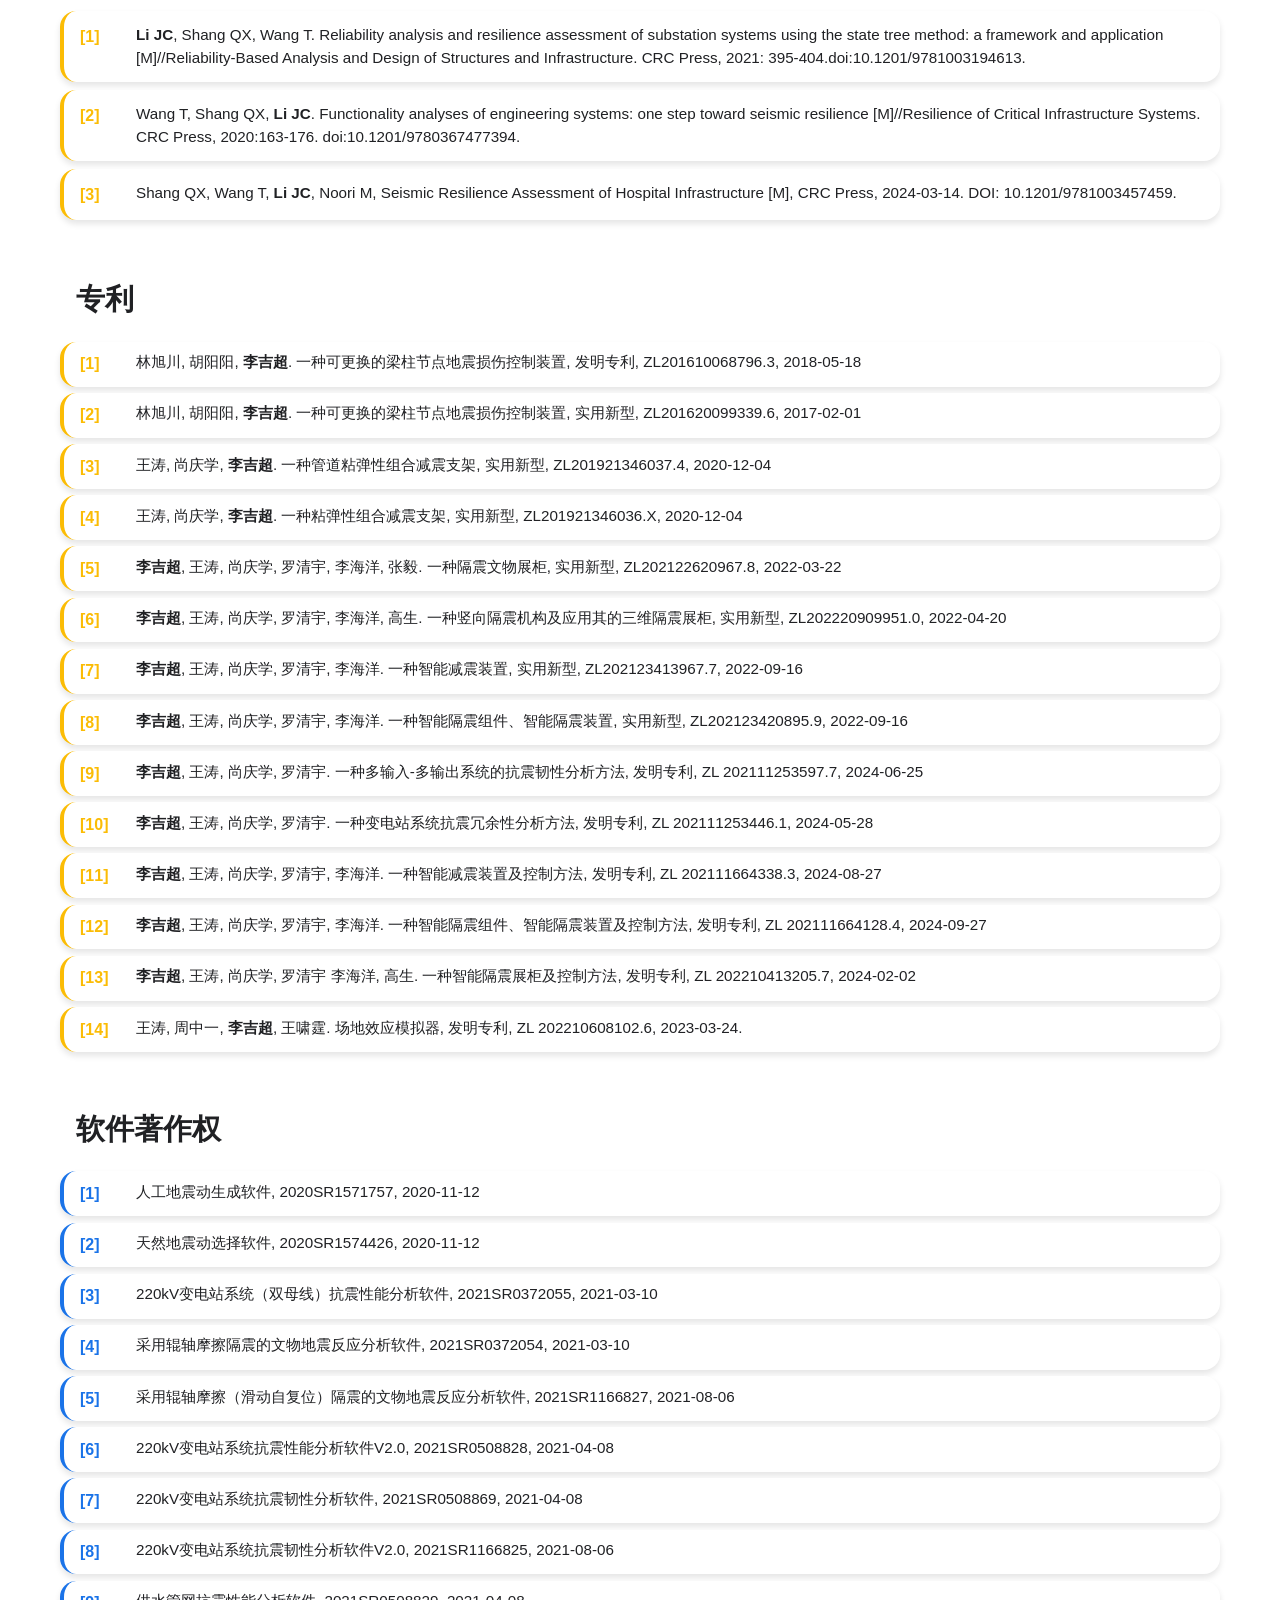
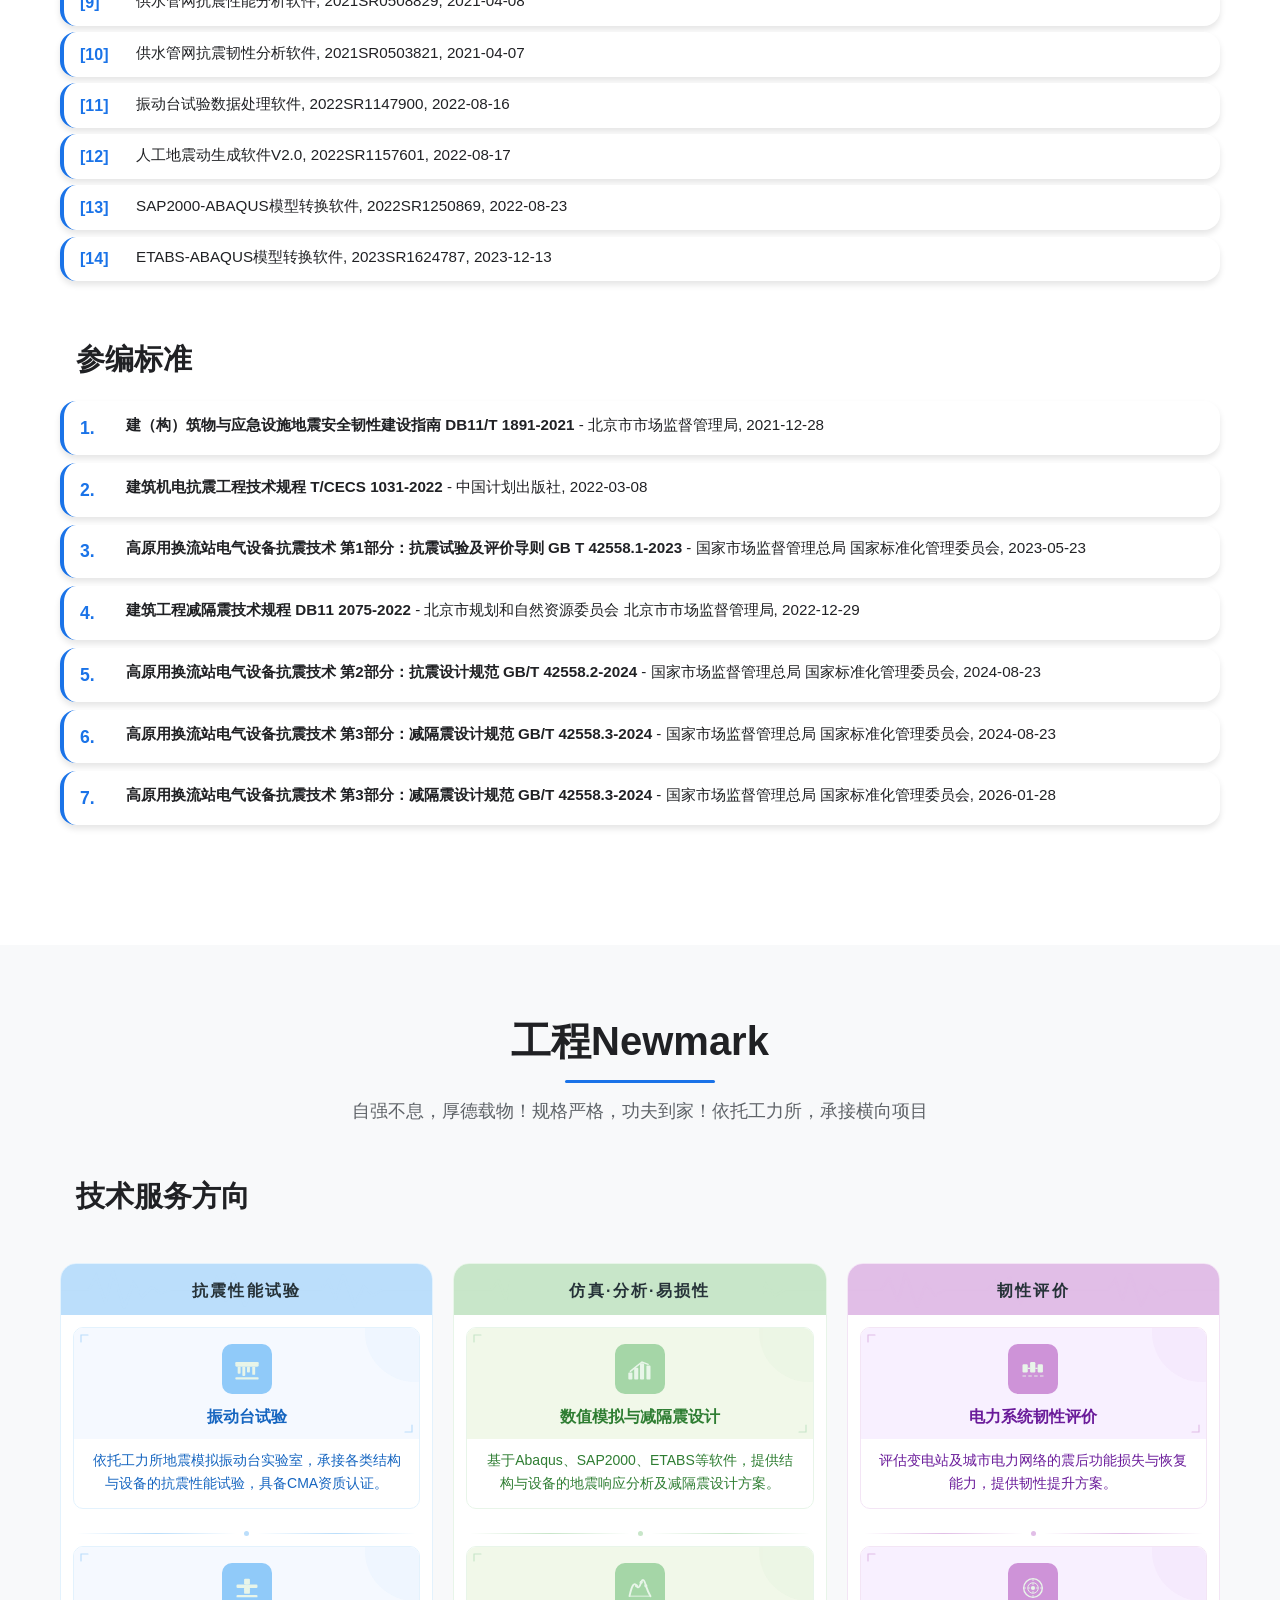
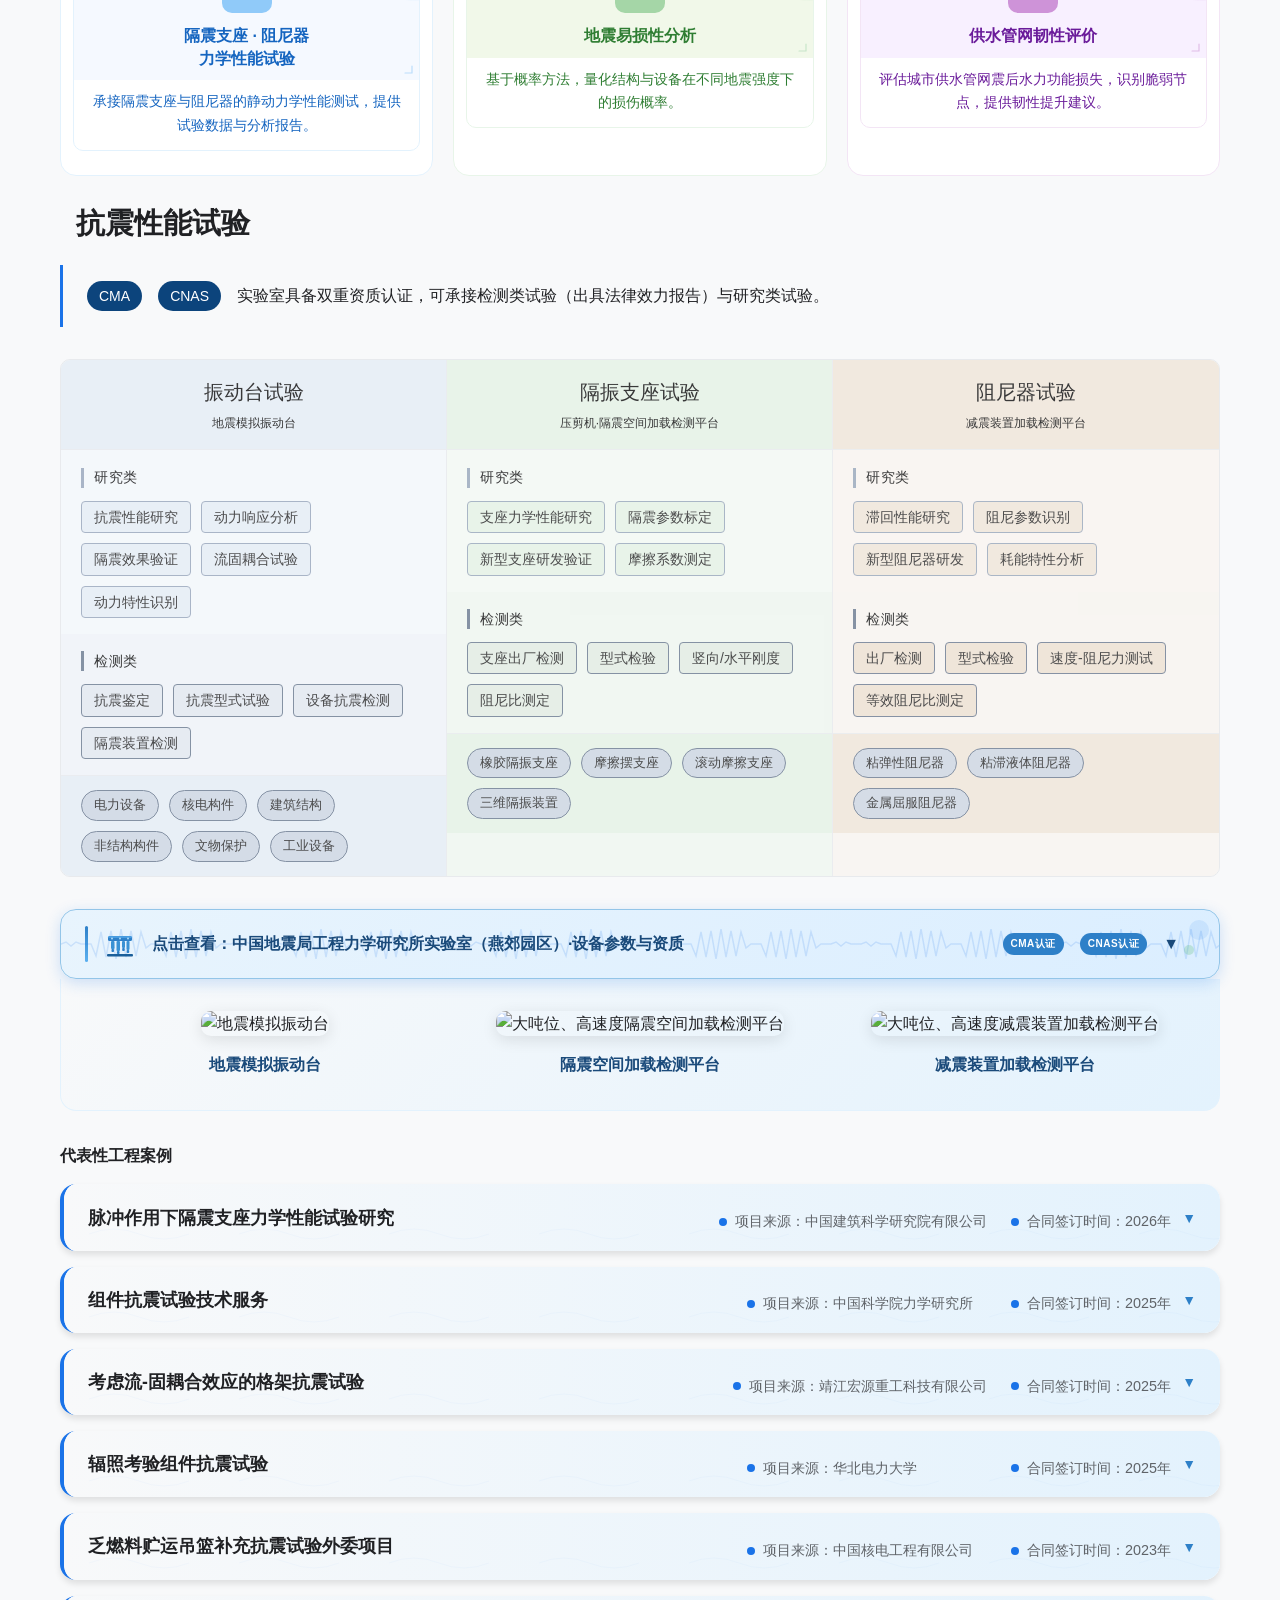
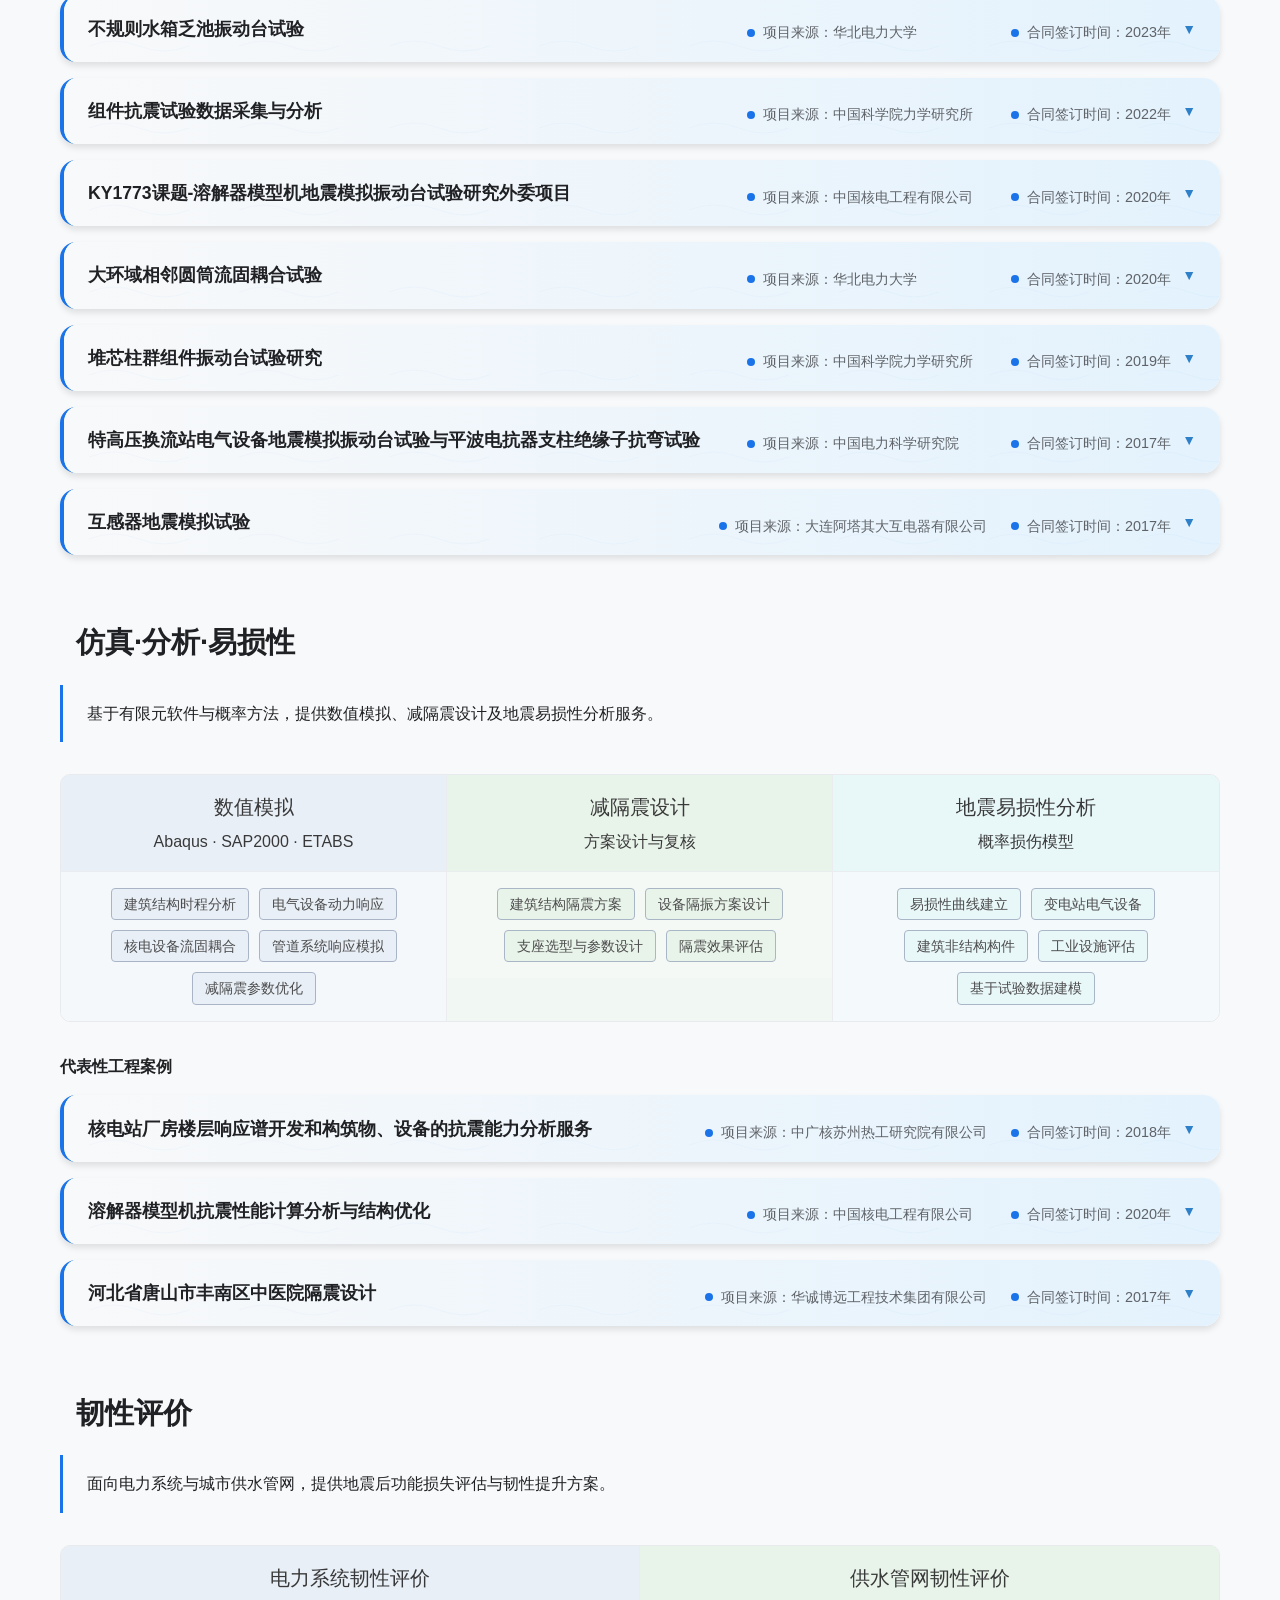
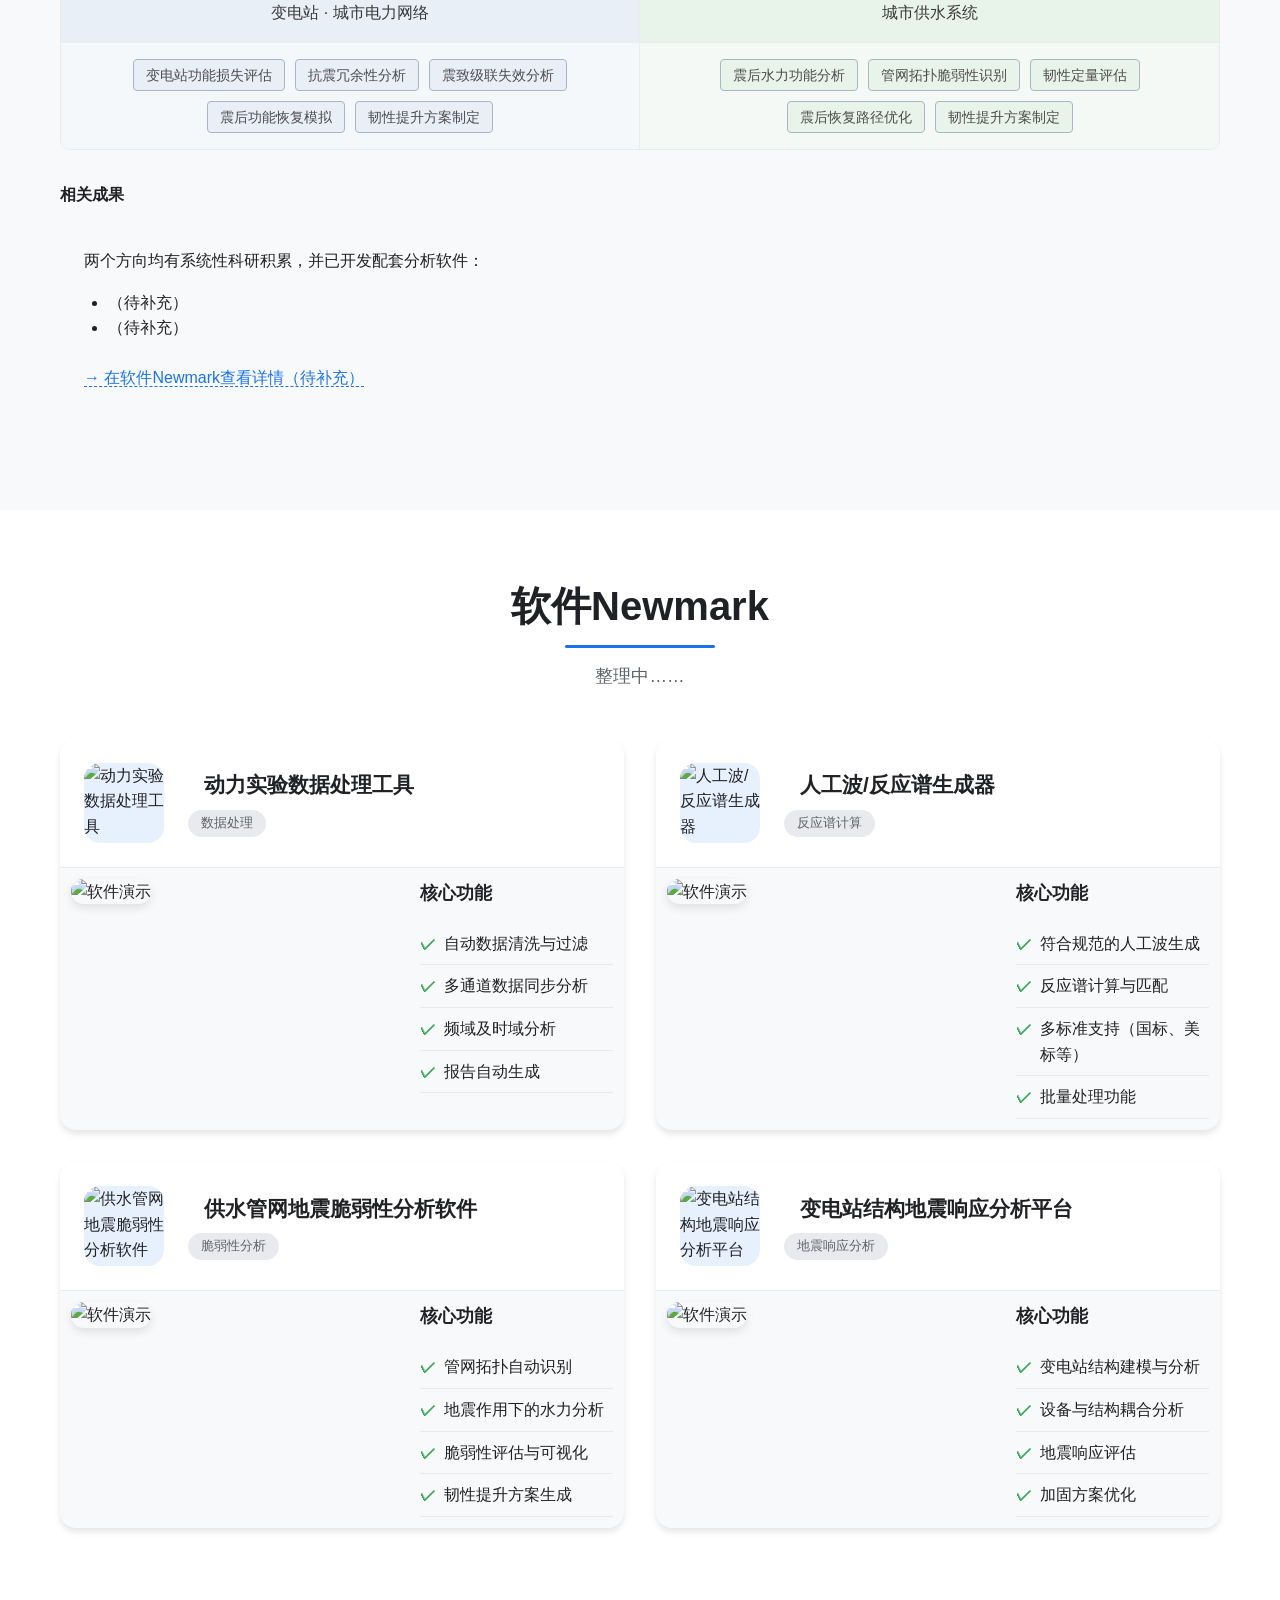
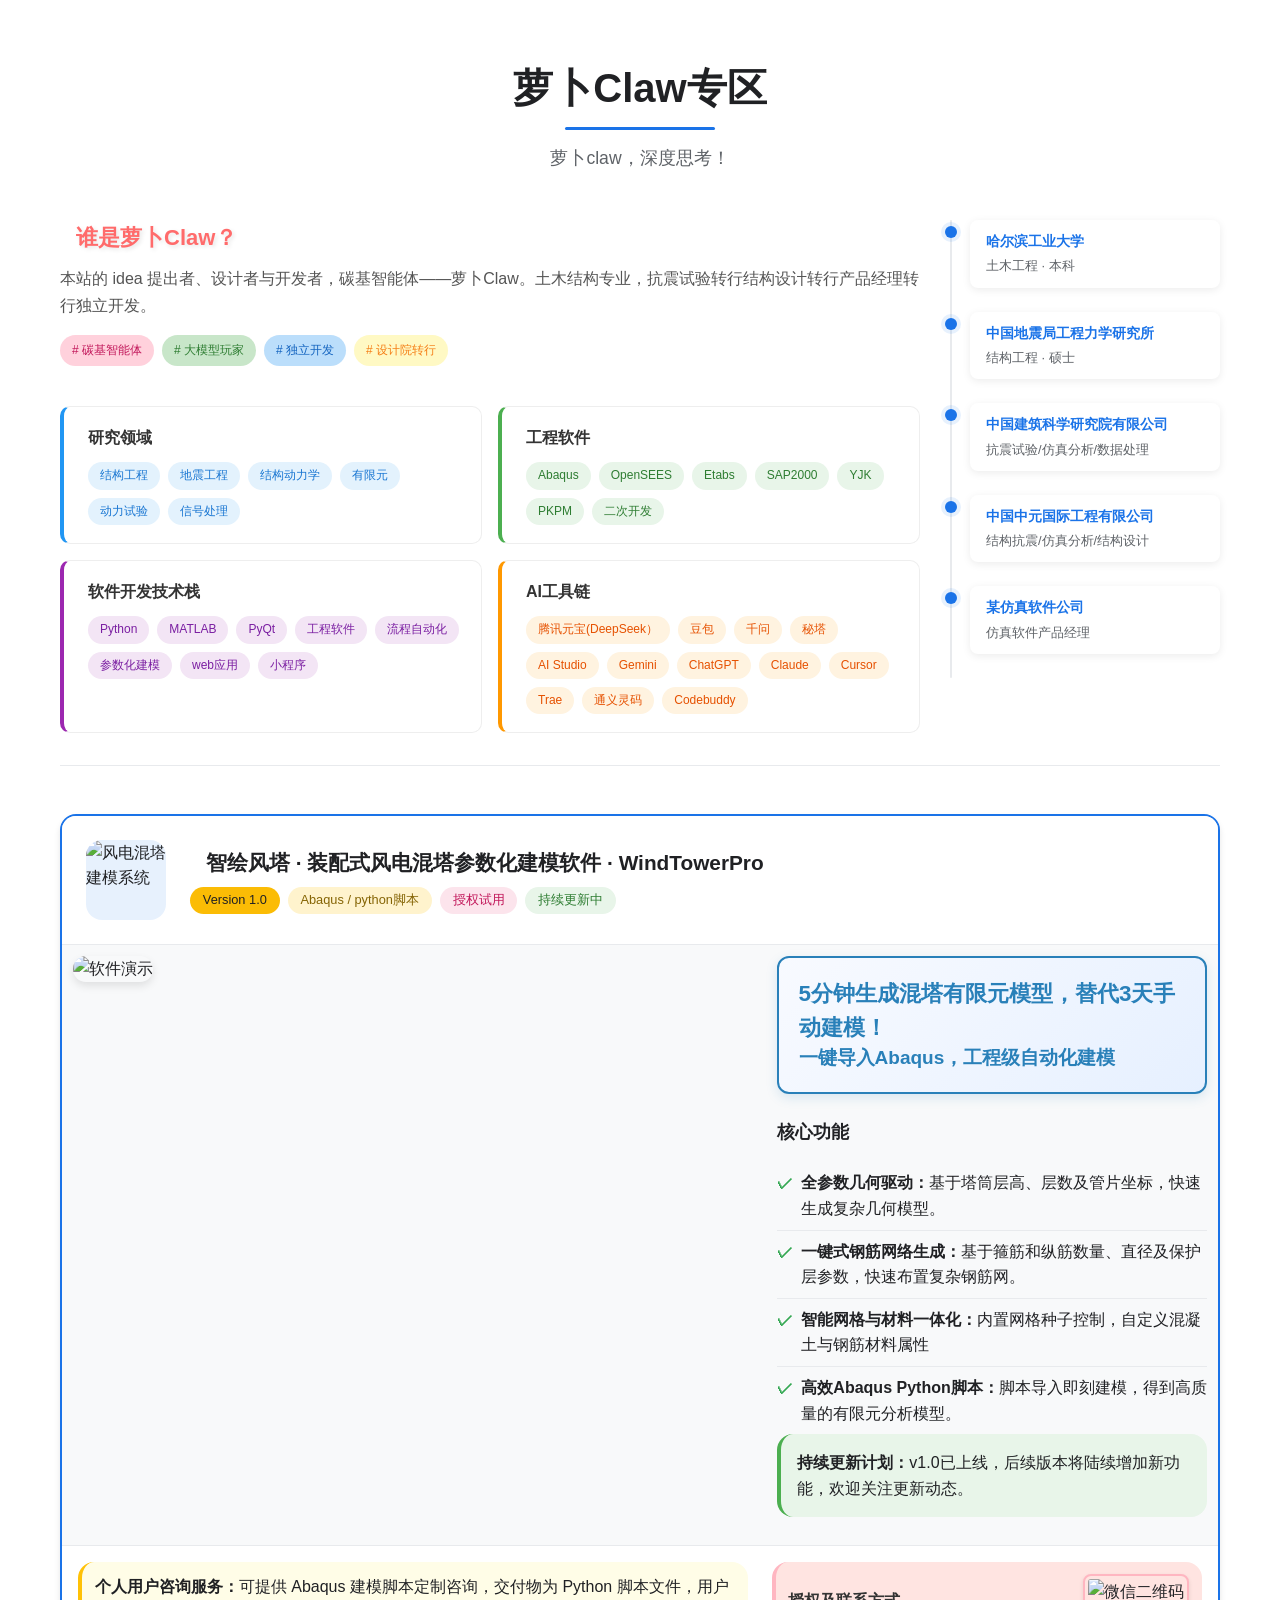
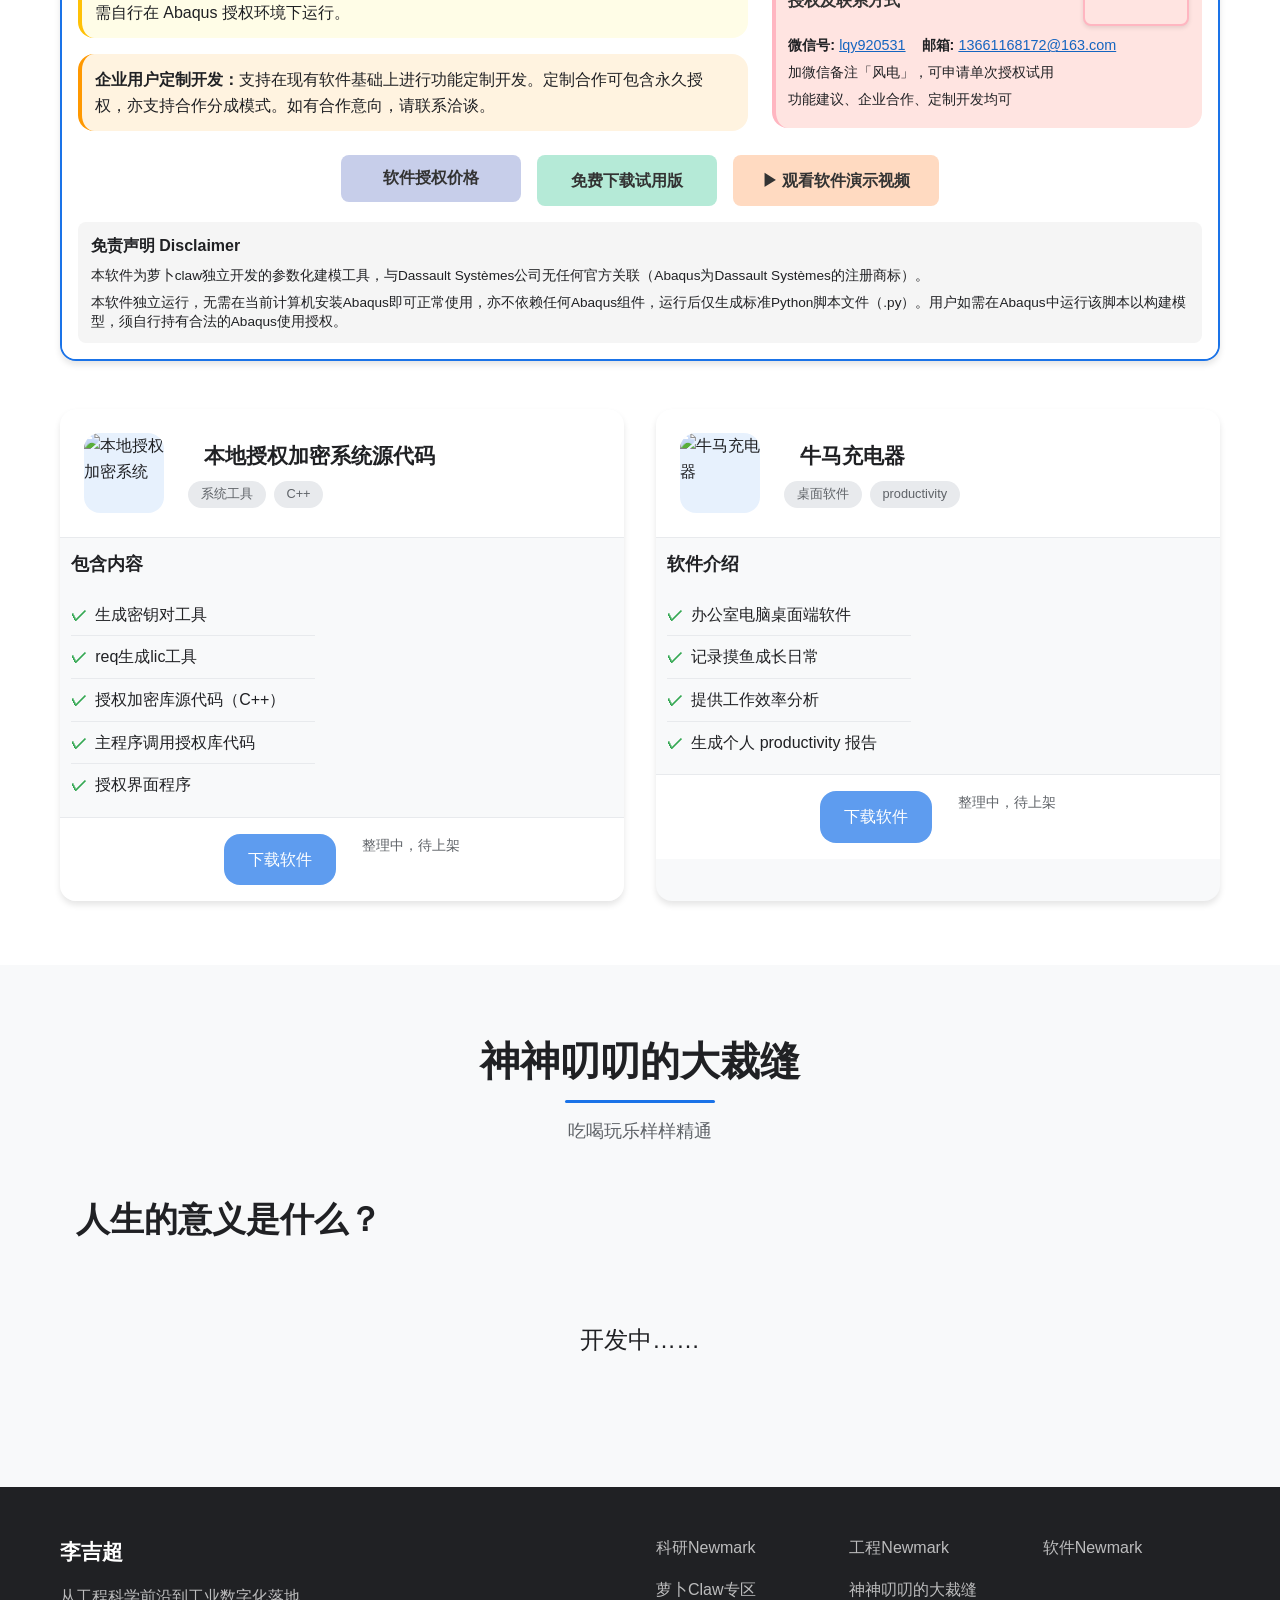
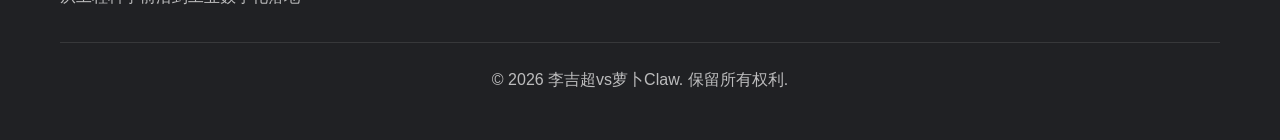
==== commit efc47e0b: "Replace all cdn.jsdelivr.net with fastly.jsdelivr.net" ====
--- a/index.html
+++ b/index.html
@@ -1540,7 +1540,7 @@
                             <circle cx="24" cy="10.5" r="1" fill="#a8d8f8"/>
                         </svg>
                         
-                        <span>点击查看：中国地震局工程力学研究所地震模拟振动台·设备参数与资质</span>
+                        <span>点击查看：中国地震局工程力学研究所实验室（燕郊园区）·设备参数与资质</span>
                         
                         <div class="header-right">
                             <!-- CMA badge -->
@@ -2342,10 +2342,10 @@
                     <div style="padding: 1.5rem; background-color: #f8f9fa; border-radius: 8px; margin-bottom: 2rem;">
                         <p style="margin-bottom: 1rem;">两个方向均有系统性科研积累，并已开发配套分析软件：</p>
                         <ul style="margin-left: 1.5rem; margin-bottom: 1.5rem;">
-                            <li>220kV变电站系统抗震韧性分析软件</li>
-                            <li>供水管网抗震韧性分析软件</li>
+                            <li>（待补充）</li>
+                            <li>（待补充）</li>
                         </ul>
-                        <p><a href="#software" style="color: var(--primary-color); text-decoration: none; border-bottom: 1px dashed var(--primary-color);">→ 在软件Newmark查看详情与下载</a></p>
+                        <p><a href="#software" style="color: var(--primary-color); text-decoration: none; border-bottom: 1px dashed var(--primary-color);">→ 在软件Newmark查看详情（待补充）</a></p>
                     </div>
                 </div>
             </div>
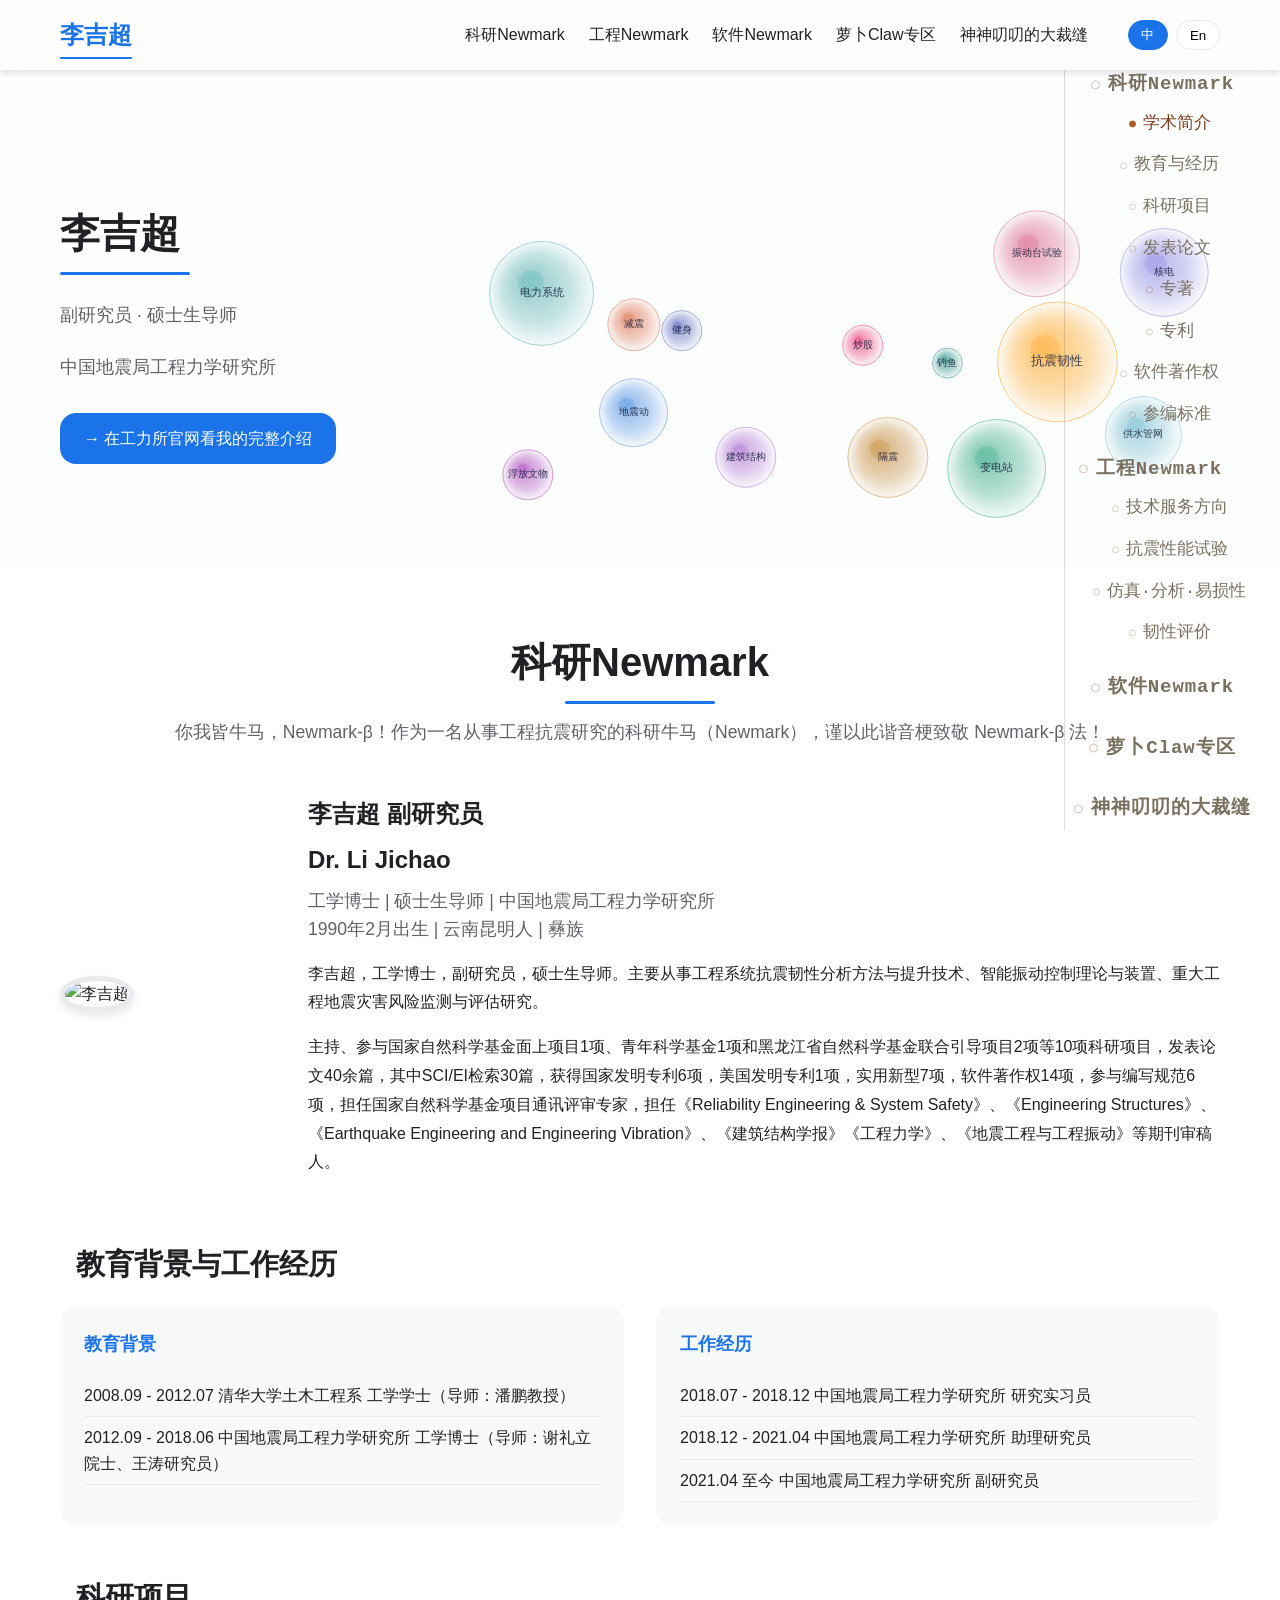
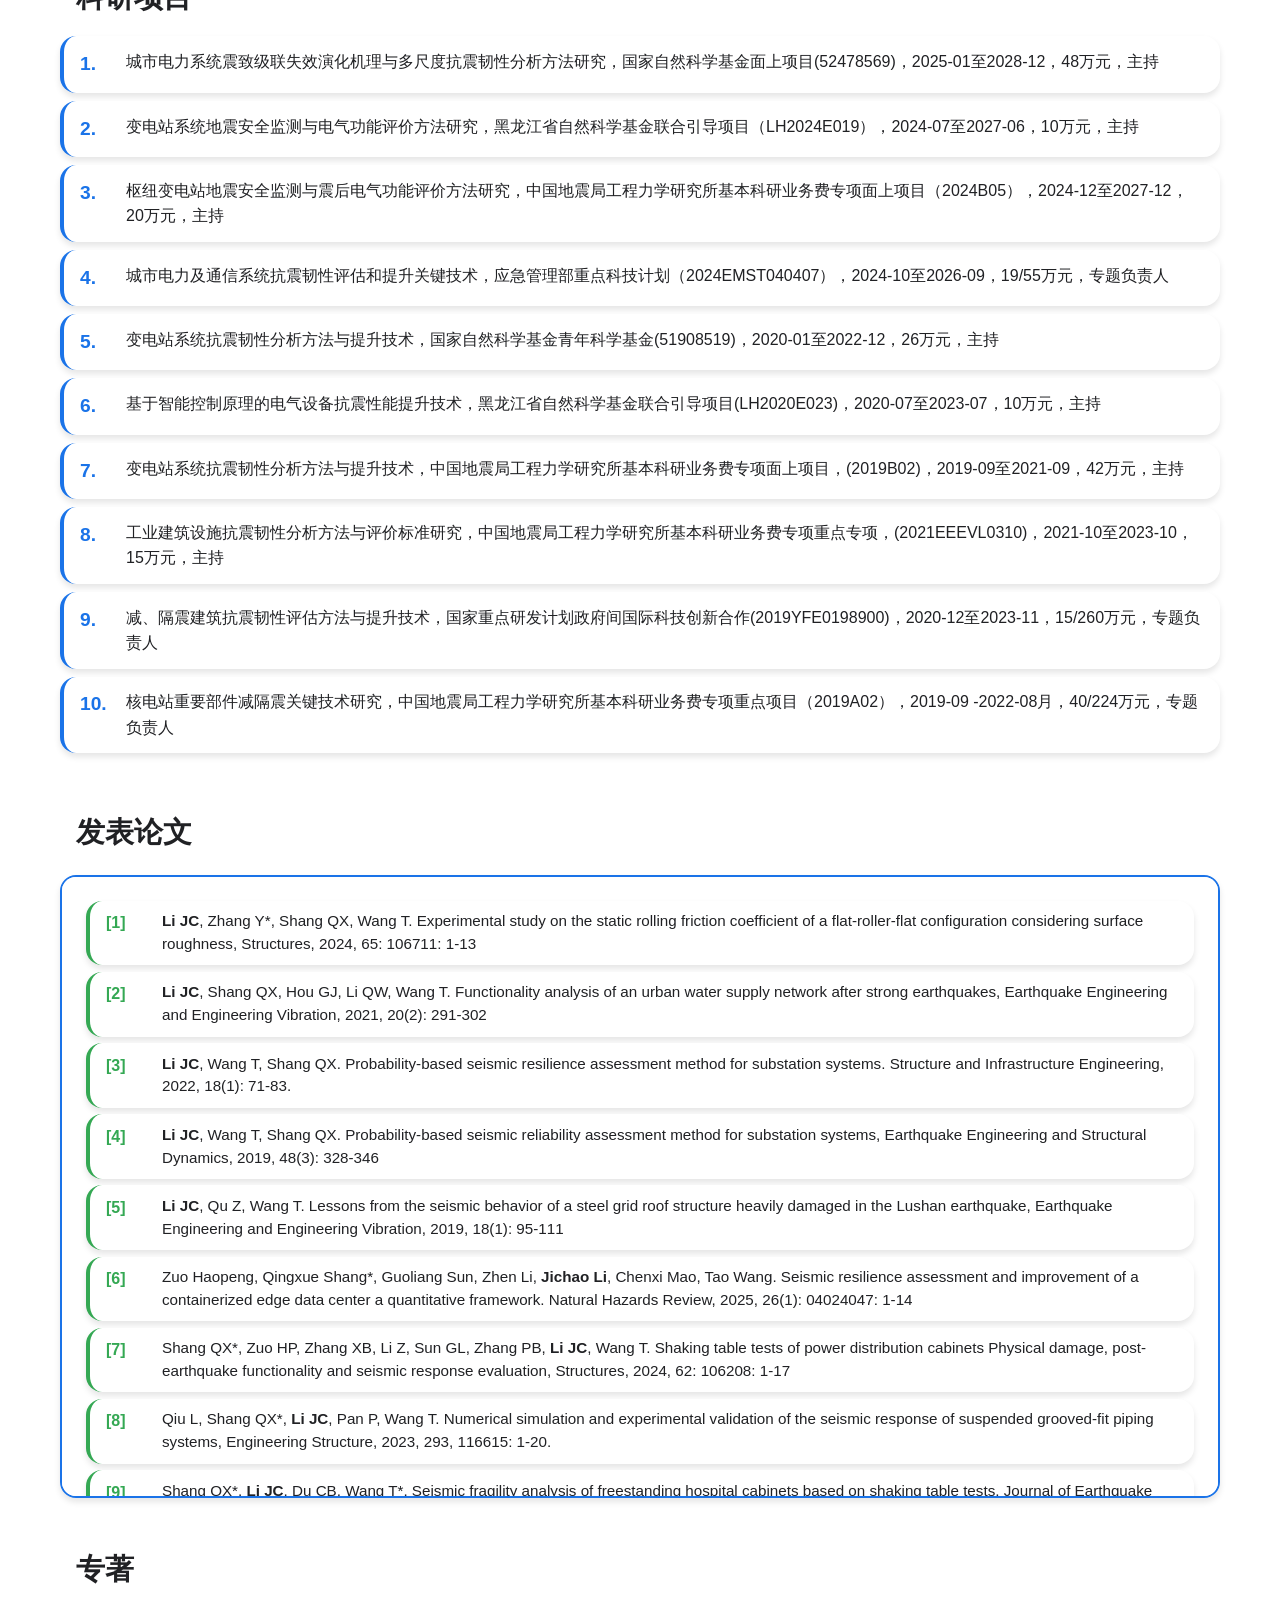
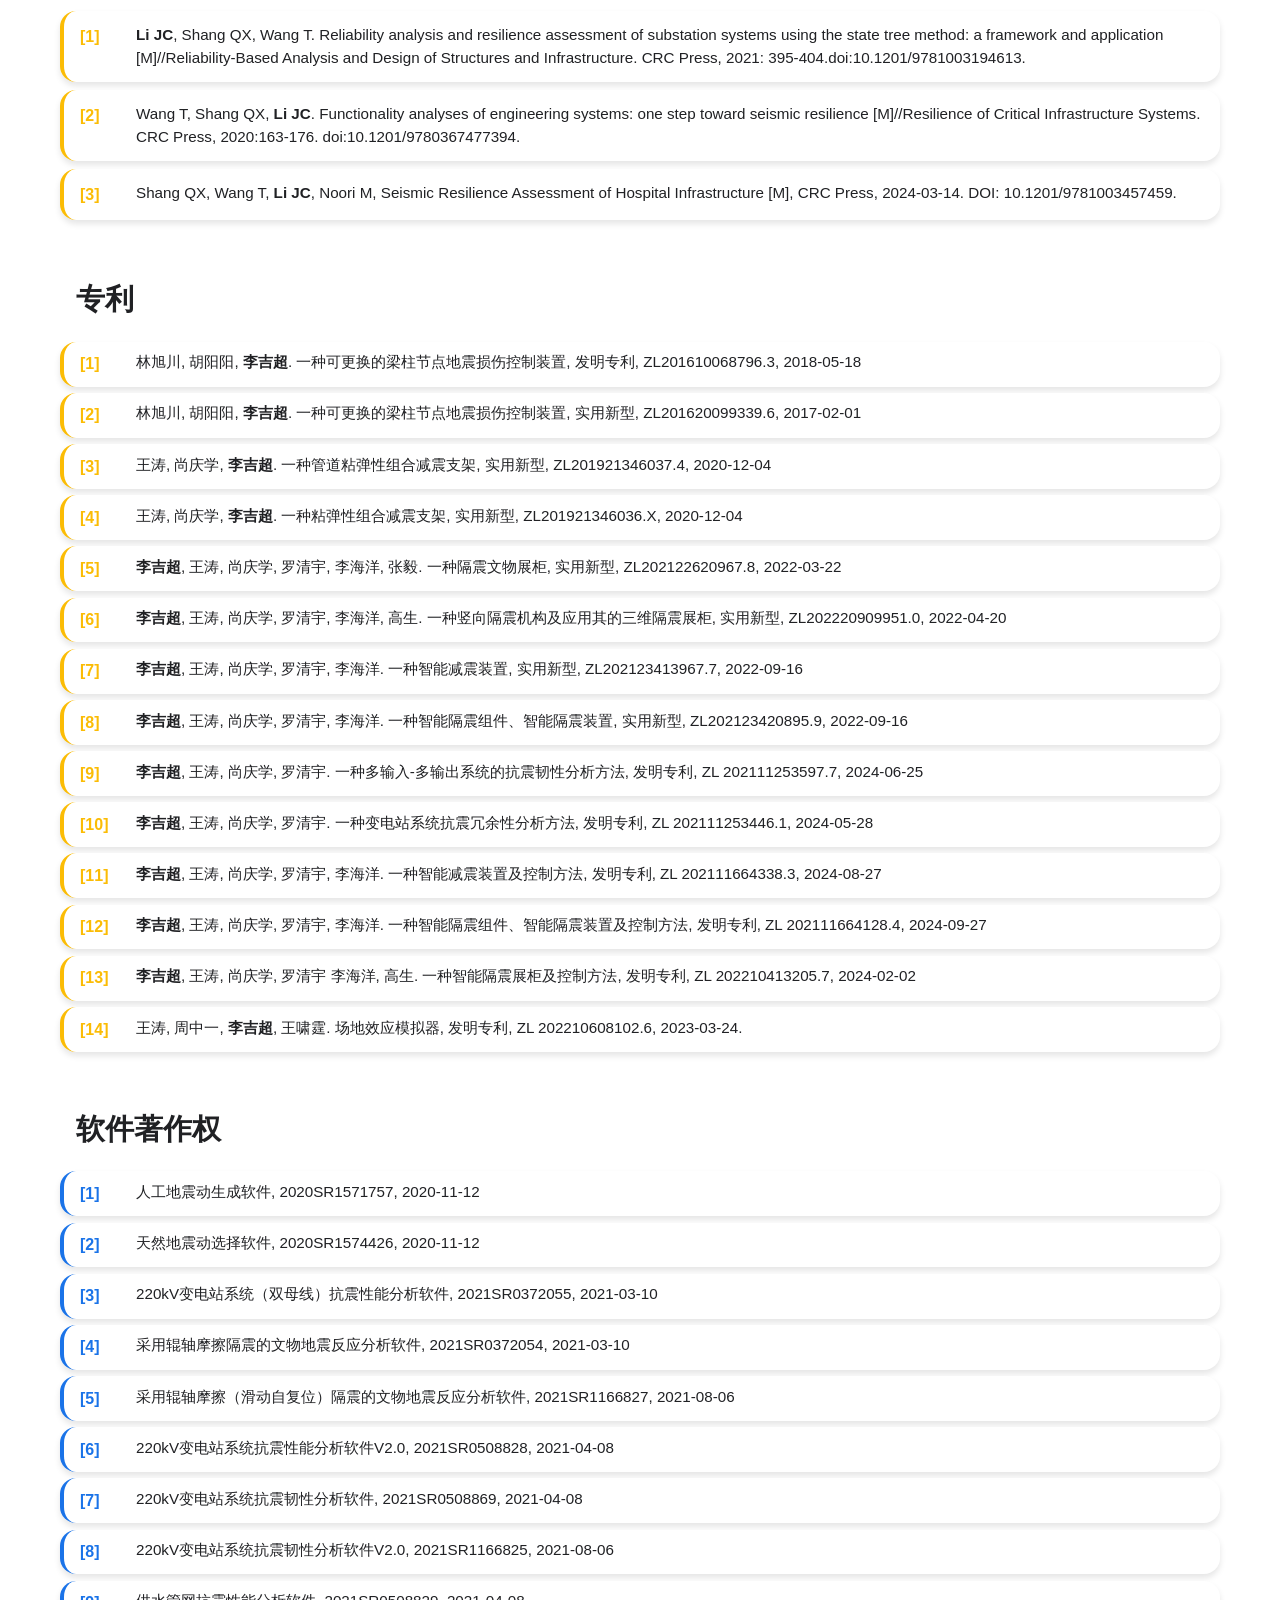
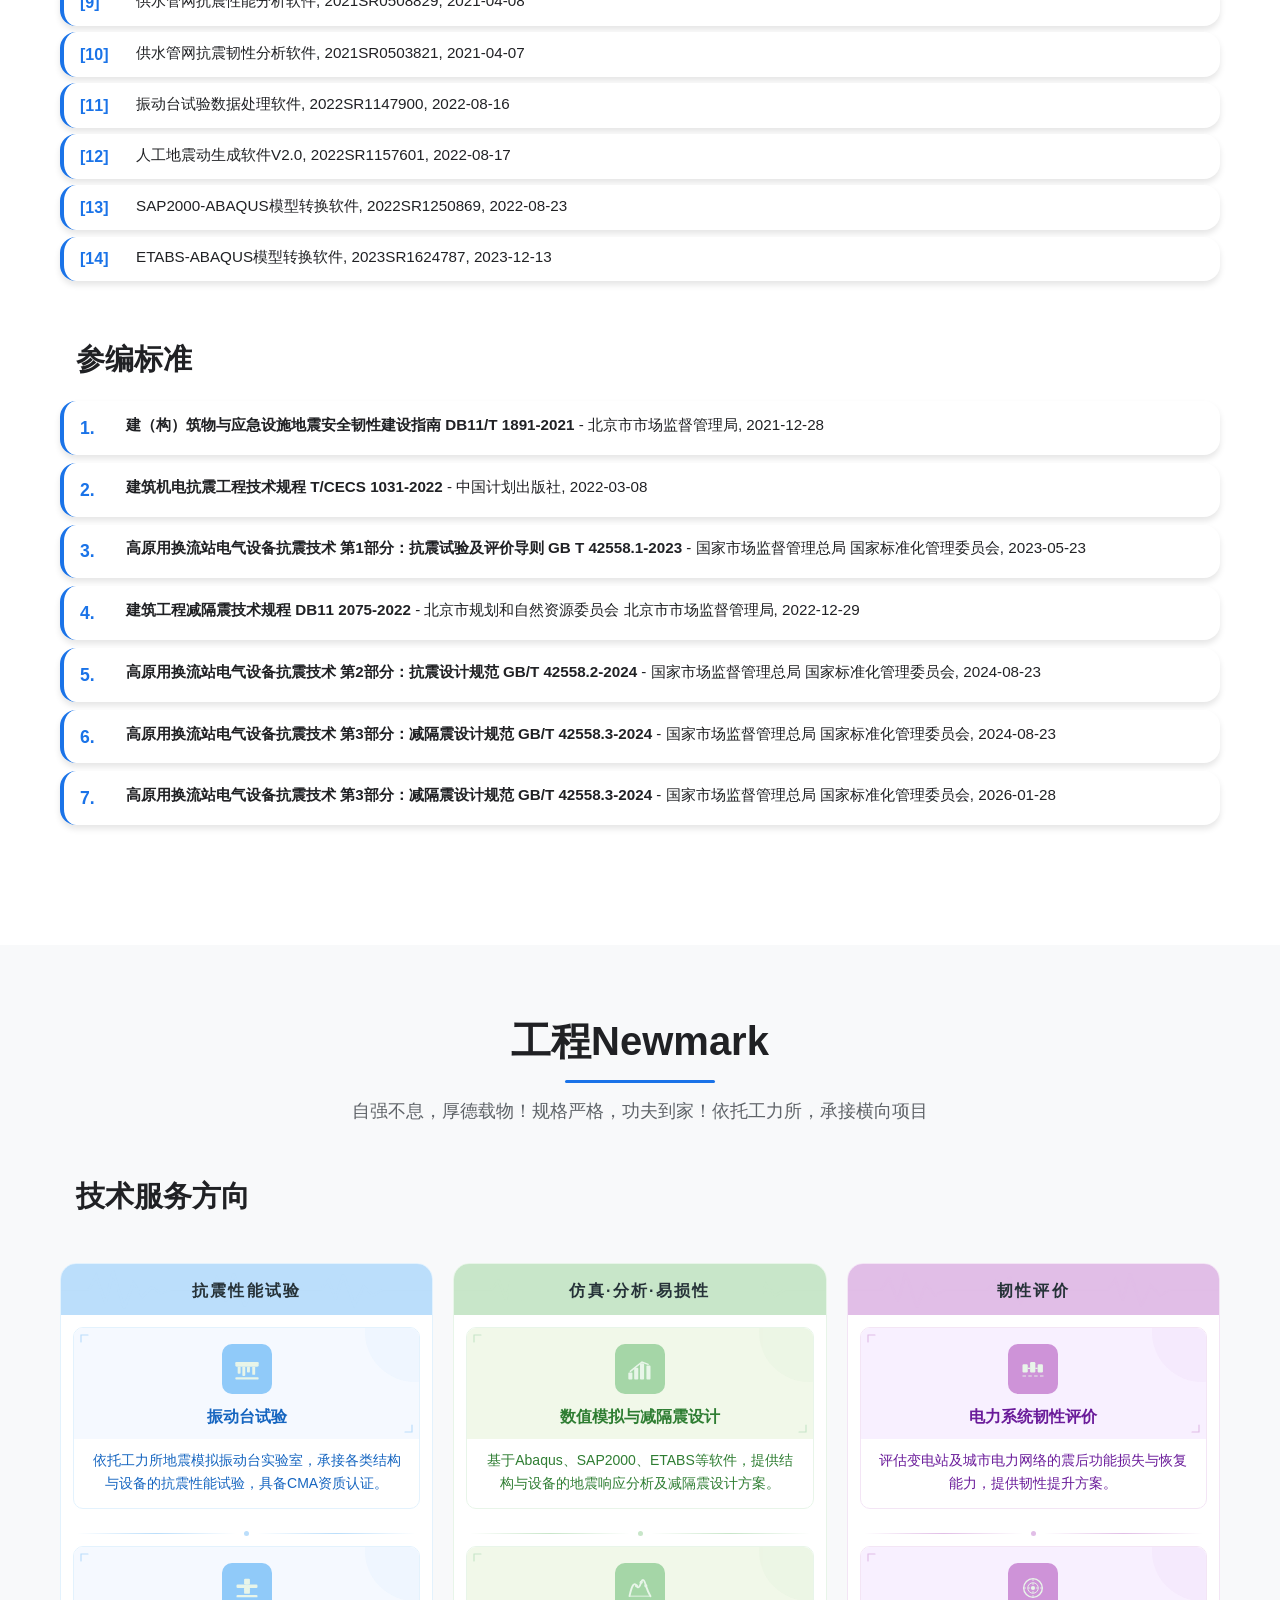
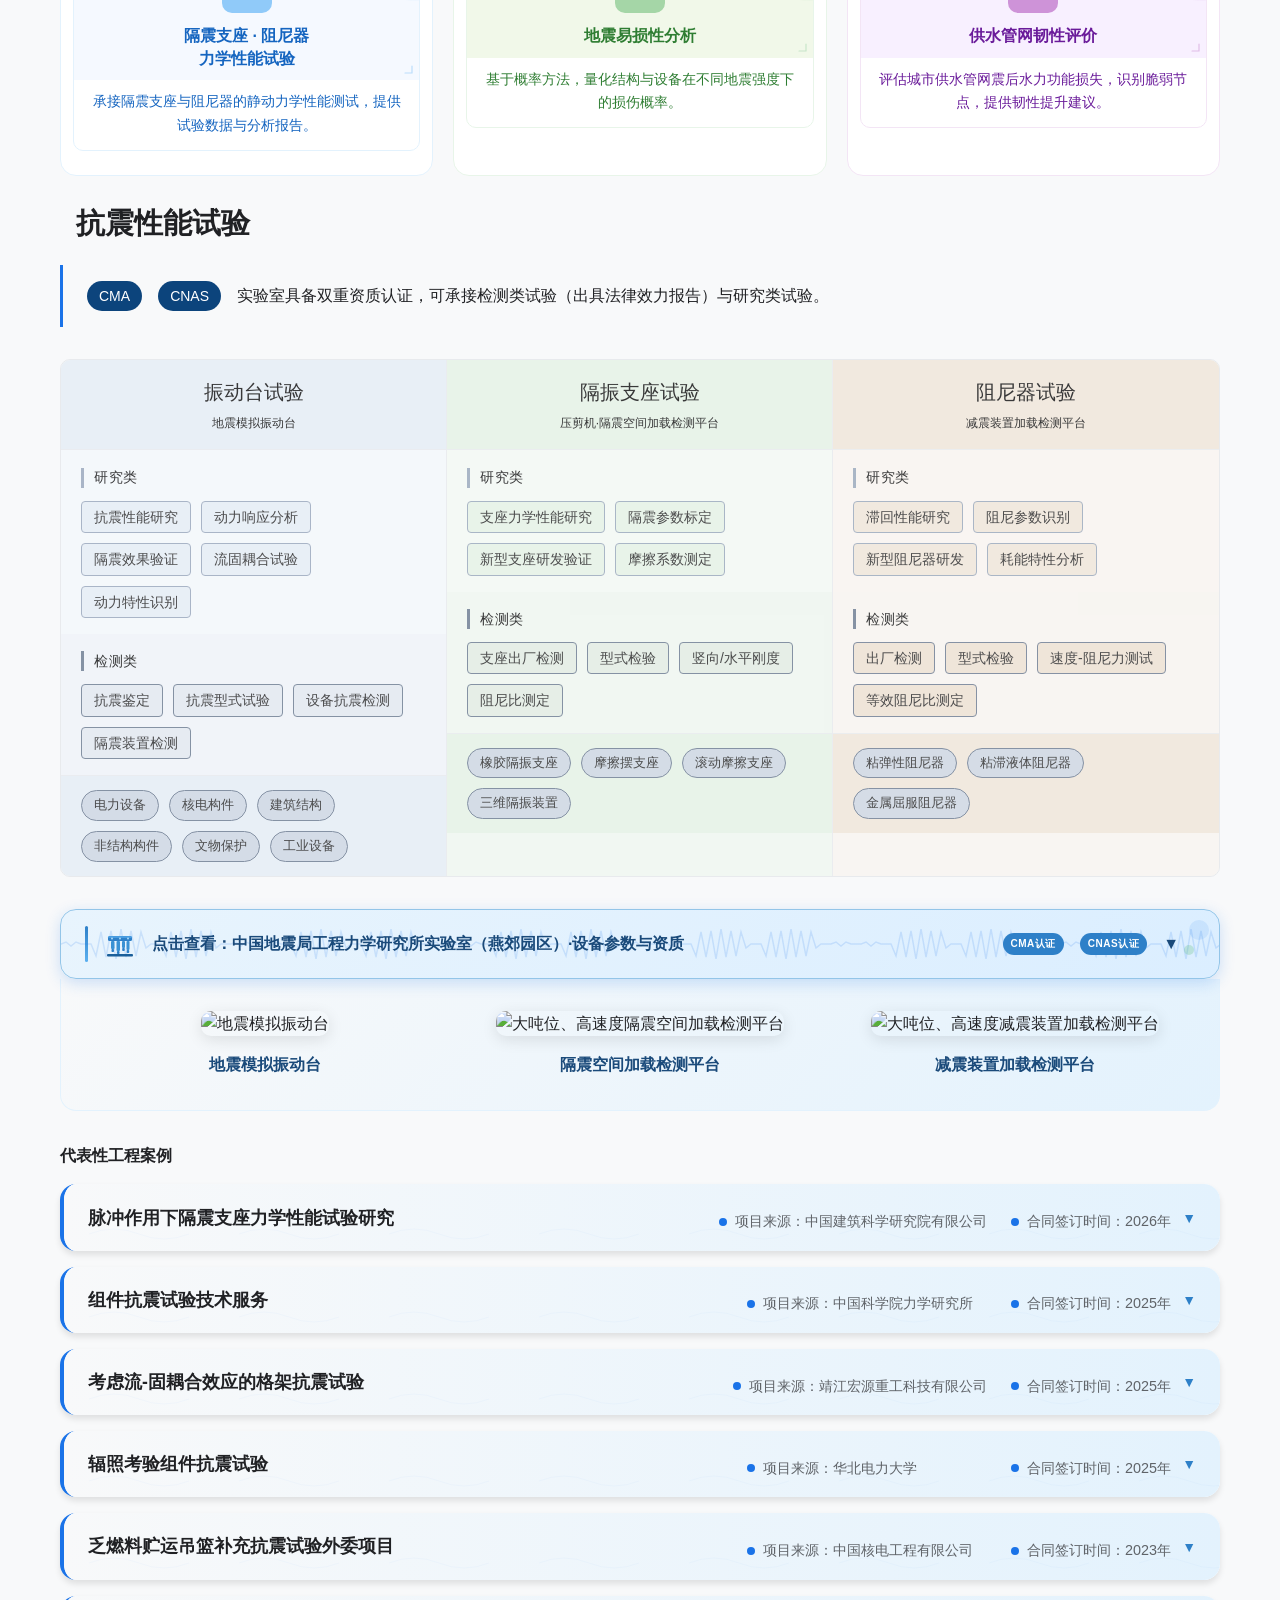
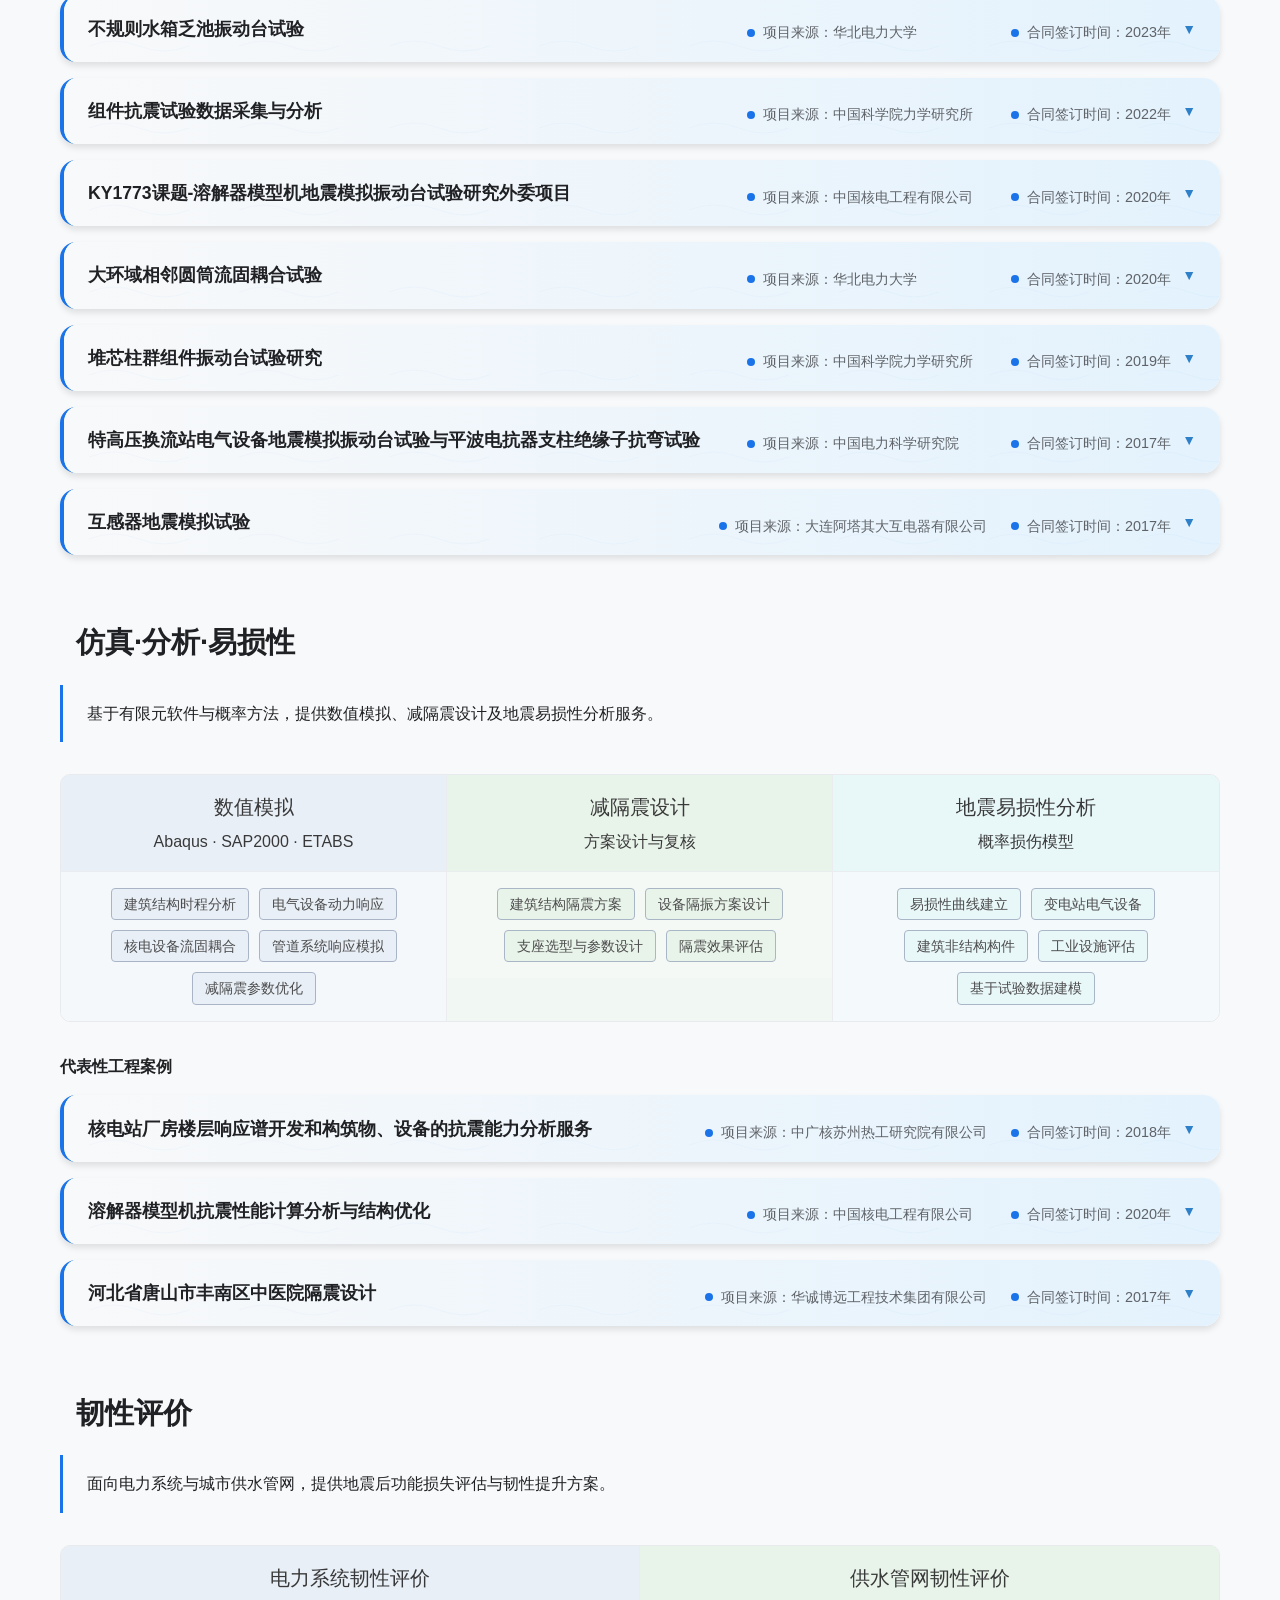
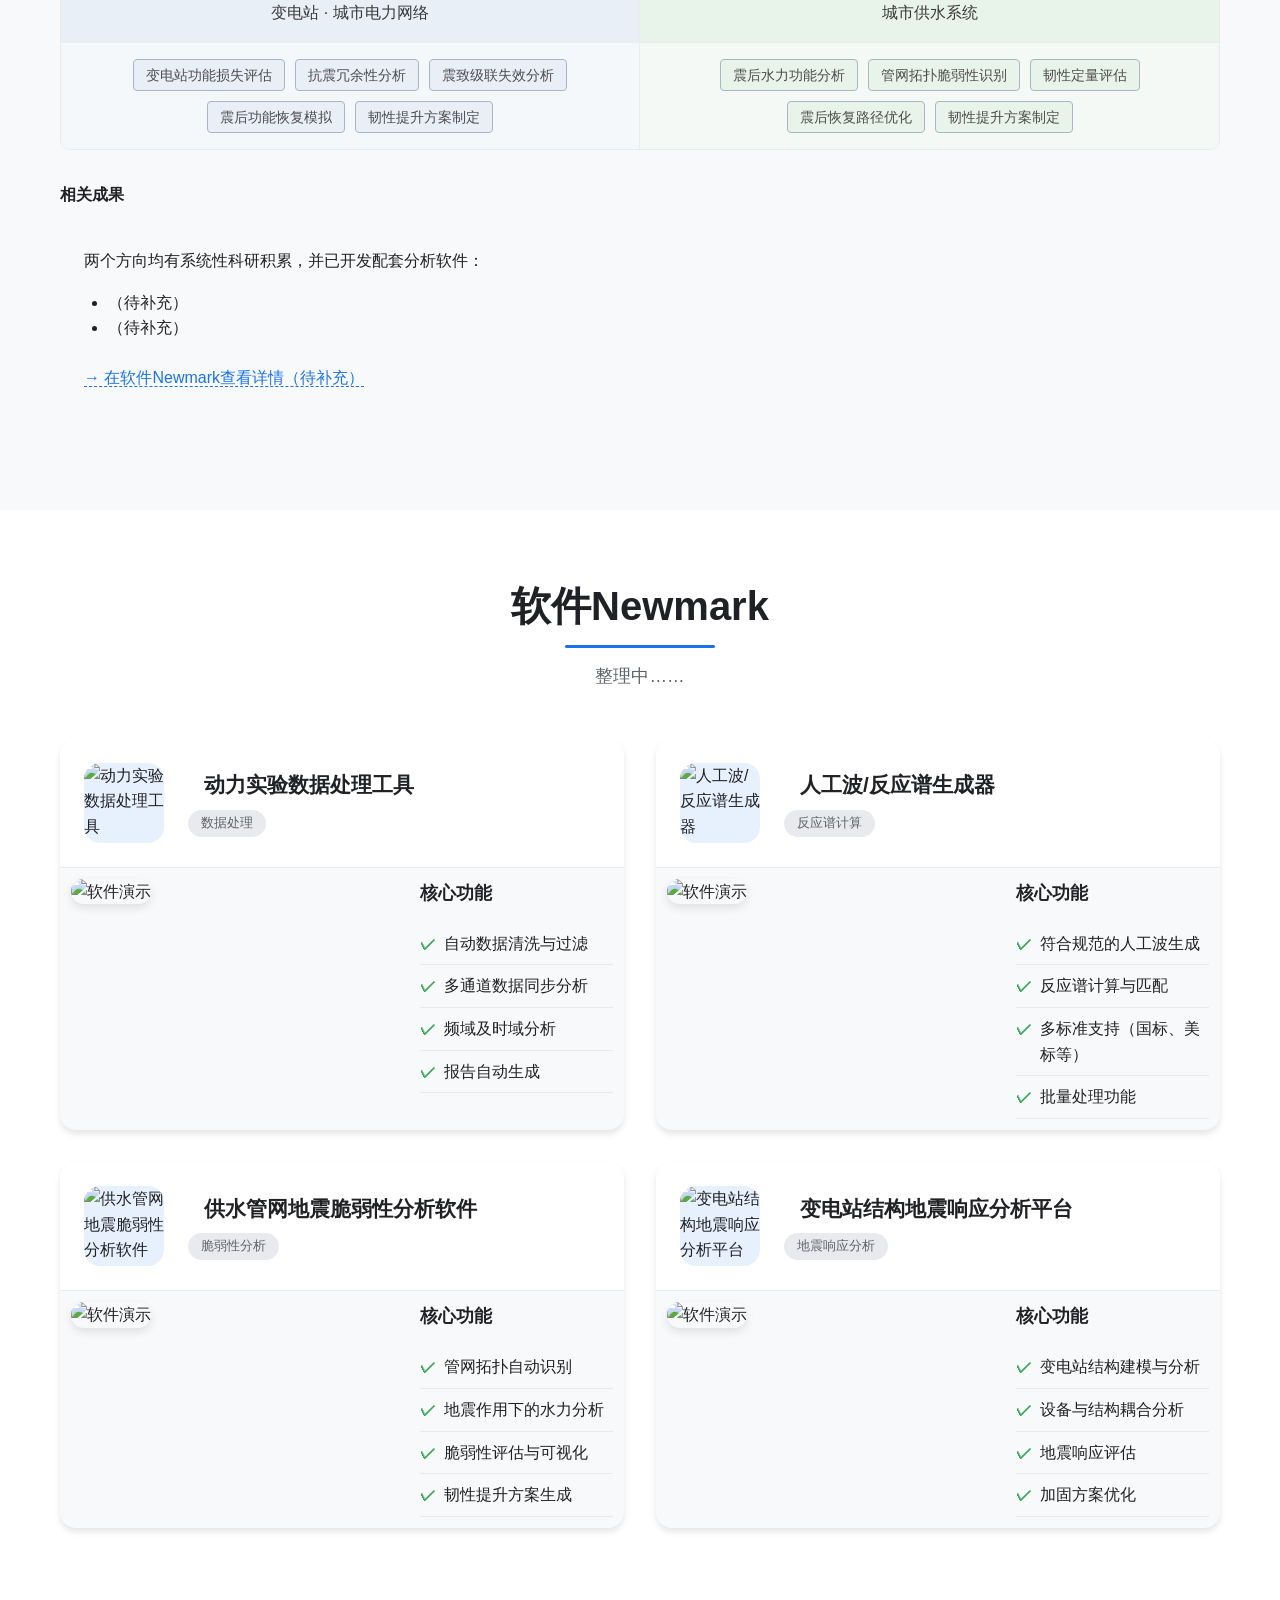
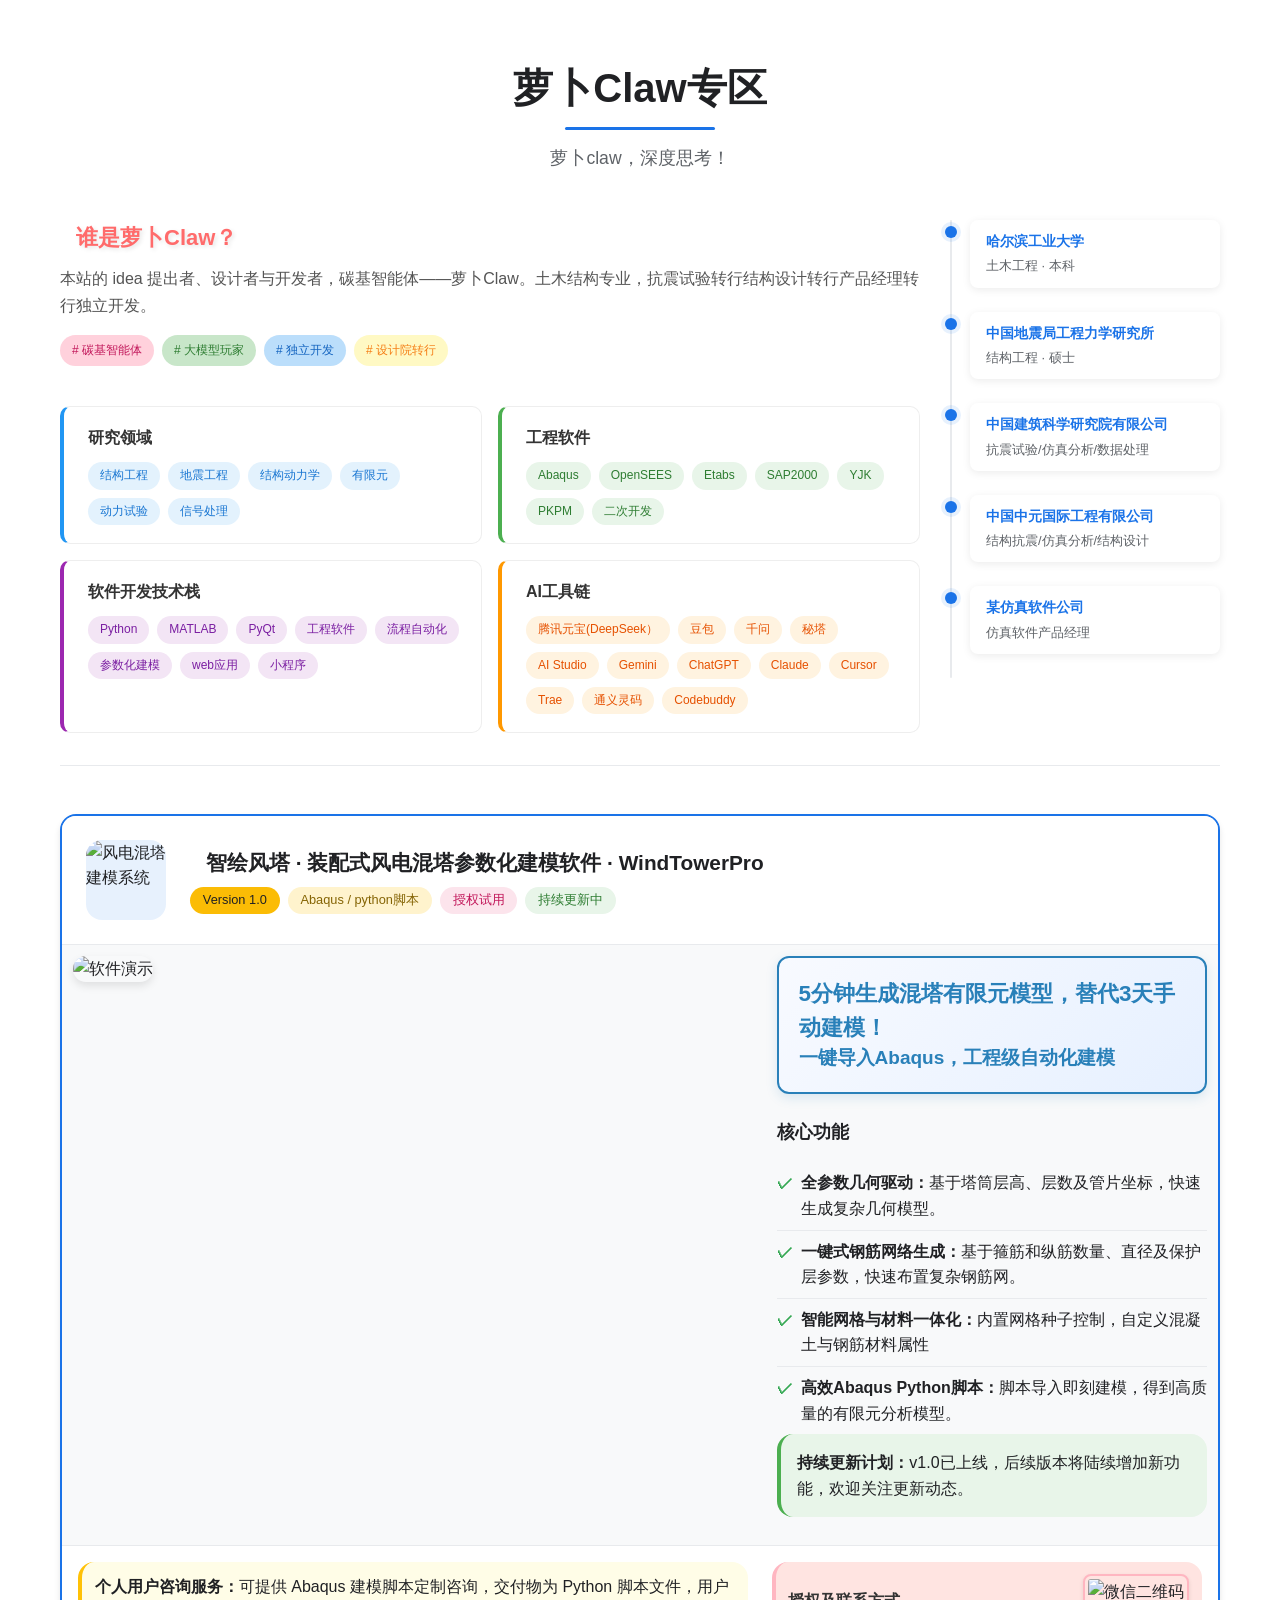
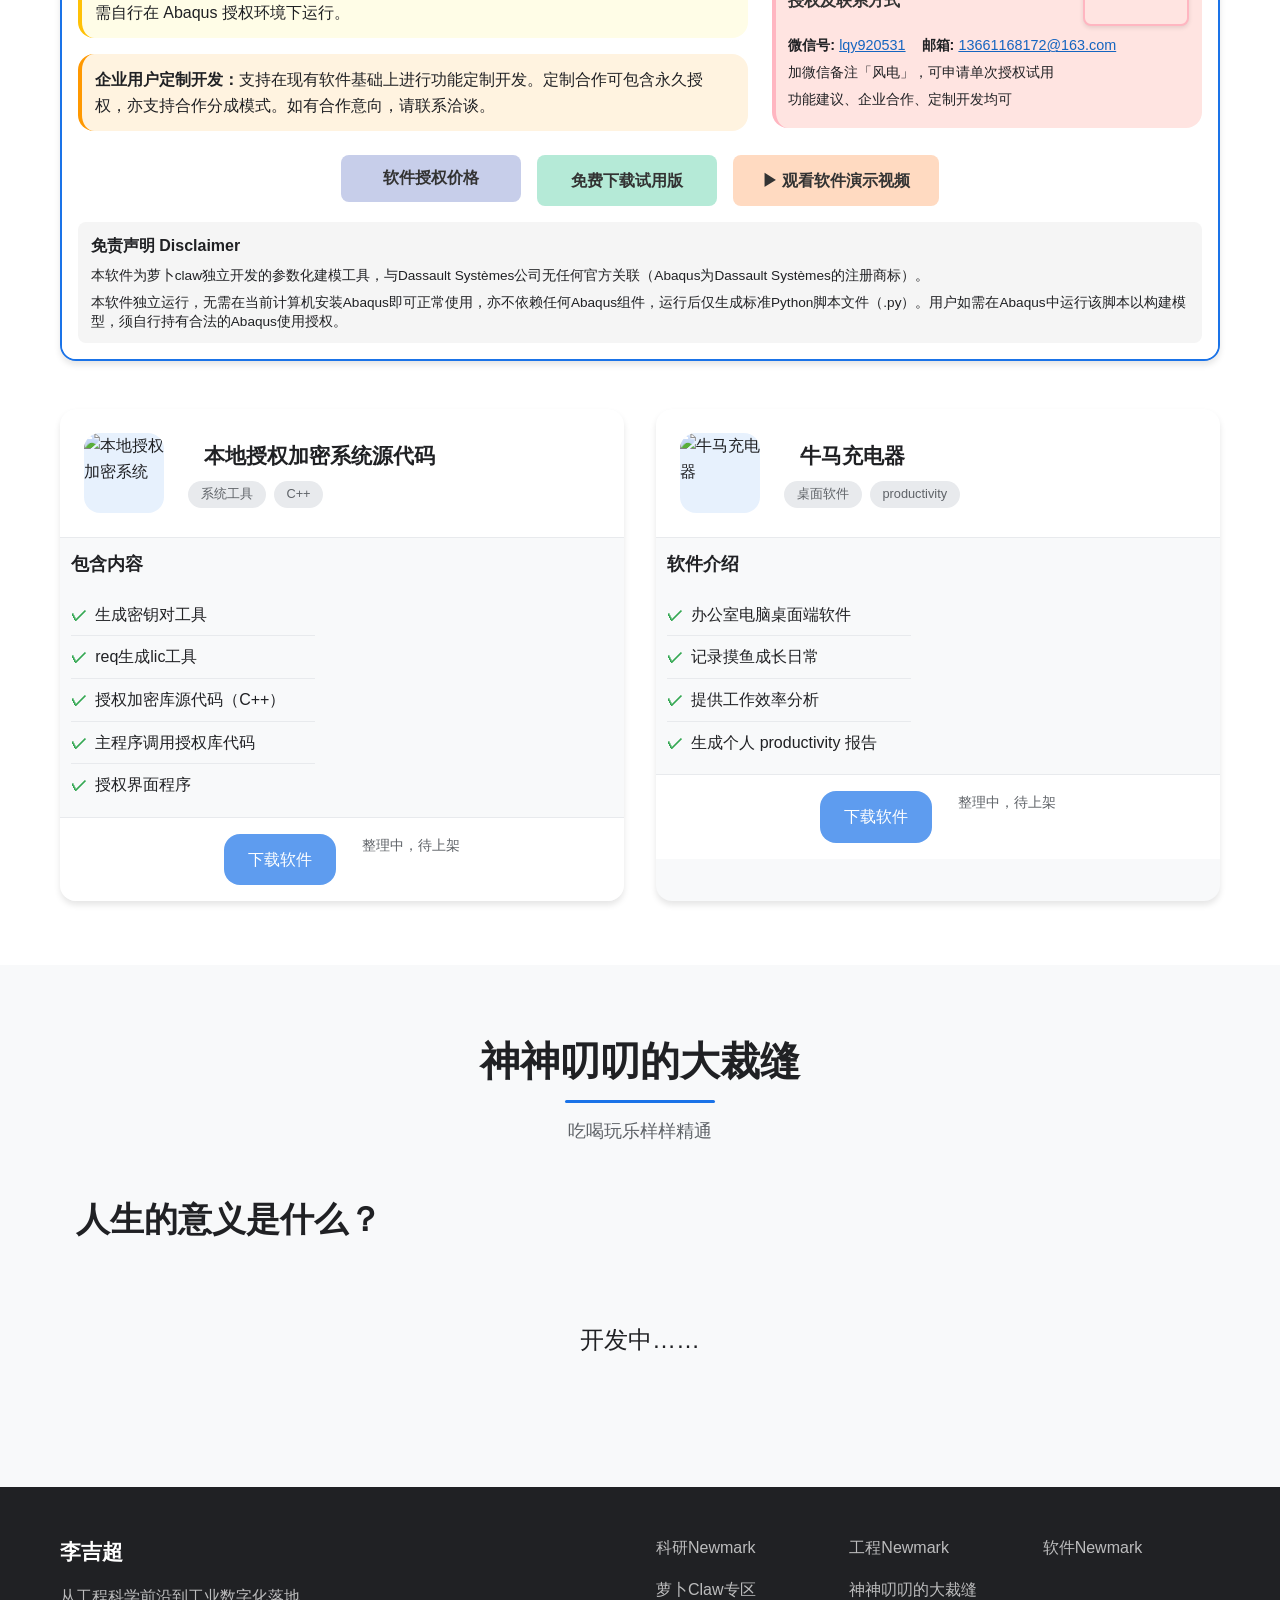
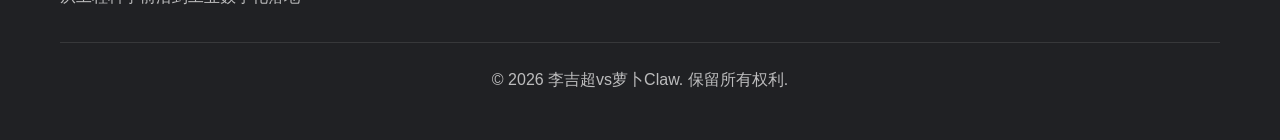
==== commit 4ae3dd86: "Add files via upload" ====
--- a/index.html
+++ b/index.html
@@ -267,7 +267,7 @@
             <!-- 个人简介 -->
             <div id="profile" class="profile-section">
                 <div class="profile-image">
-                    <img src="https://fastly.jsdelivr.net/gh/luobo0531/lijichao@main/images/pig.png" alt="李吉超">
+                    <img src="https://jsd.onmicrosoft.cn/gh/luobo0531/lijichao@main/images/pig.png" alt="李吉超">
                 </div>
                 <div class="profile-content">
                     <h3 data-lang="zh">李吉超 副研究员</h3>
@@ -1560,15 +1560,15 @@
                     <!-- 设备图片展示区域 -->
                     <div style="padding: 2rem; background: linear-gradient(135deg, #f8f9fa 0%, #e3f2fd 100%); border-radius: 0 0 16px 16px; border: 1px solid #e3f2fd; border-top: none; display: flex; flex-wrap: wrap; gap: 2rem; justify-content: center;">
                         <div style="text-align: center; flex: 1; min-width: 250px;">
-                            <img src="https://fastly.jsdelivr.net/gh/luobo0531/lijichao@main/images/shaking table.png" alt="地震模拟振动台" style="width: 100%; height: 200px; object-fit: cover; border-radius: 10px; box-shadow: 0 4px 15px rgba(0,0,0,0.1); margin-bottom: 1rem;">
+                            <img src="https://jsd.onmicrosoft.cn/gh/luobo0531/lijichao@main/images/shaking table.png" alt="地震模拟振动台" style="width: 100%; height: 200px; object-fit: cover; border-radius: 10px; box-shadow: 0 4px 15px rgba(0,0,0,0.1); margin-bottom: 1rem;">
                             <h4 style="color: #1a4a7a; font-weight: 600;">地震模拟振动台</h4>
                         </div>
                         <div style="text-align: center; flex: 1; min-width: 250px;">
-                            <img src="https://fastly.jsdelivr.net/gh/luobo0531/lijichao@main/images/devise1.png" alt="大吨位、高速度隔震空间加载检测平台" style="width: 100%; height: 200px; object-fit: cover; border-radius: 10px; box-shadow: 0 4px 15px rgba(0,0,0,0.1); margin-bottom: 1rem;">
+                            <img src="https://jsd.onmicrosoft.cn/gh/luobo0531/lijichao@main/images/devise1.png" alt="大吨位、高速度隔震空间加载检测平台" style="width: 100%; height: 200px; object-fit: cover; border-radius: 10px; box-shadow: 0 4px 15px rgba(0,0,0,0.1); margin-bottom: 1rem;">
                             <h4 style="color: #1a4a7a; font-weight: 600;">隔震空间加载检测平台</h4>
                         </div>
                         <div style="text-align: center; flex: 1; min-width: 250px;">
-                            <img src="https://fastly.jsdelivr.net/gh/luobo0531/lijichao@main/images/devise2.png" alt="大吨位、高速度减震装置加载检测平台" style="width: 100%; height: 200px; object-fit: cover; border-radius: 10px; box-shadow: 0 4px 15px rgba(0,0,0,0.1); margin-bottom: 1rem;">
+                            <img src="https://jsd.onmicrosoft.cn/gh/luobo0531/lijichao@main/images/devise2.png" alt="大吨位、高速度减震装置加载检测平台" style="width: 100%; height: 200px; object-fit: cover; border-radius: 10px; box-shadow: 0 4px 15px rgba(0,0,0,0.1); margin-bottom: 1rem;">
                             <h4 style="color: #1a4a7a; font-weight: 600;">减震装置加载检测平台</h4>
                         </div>
                     </div>
@@ -2653,7 +2653,7 @@
             <div class="software-item featured">
                 <div class="software-header">
                     <div class="software-icon">
-                        <img src="https://fastly.jsdelivr.net/gh/luobo0531/lijichao@main/images/windlogo.png" alt="风电混塔建模系统">
+                        <img src="https://jsd.onmicrosoft.cn/gh/luobo0531/lijichao@main/images/windlogo.png" alt="风电混塔建模系统">
                     </div>
                     <div class="software-info">
                         <h3 data-lang="zh">智绘风塔 · 装配式风电混塔参数化建模软件 · WindTowerPro</h3>
@@ -2667,7 +2667,7 @@
                 </div>
                 <div class="software-content">
                     <div class="software-demo">
-                        <img src="https://fastly.jsdelivr.net/gh/luobo0531/lijichao@main/images/windtower.png" alt="软件演示">
+                        <img src="https://jsd.onmicrosoft.cn/gh/luobo0531/lijichao@main/images/windtower.png" alt="软件演示">
                     </div>
                     <div class="software-description">
                         <div class="software-intro" style="border: 2px solid #2980B9; border-radius: 12px; padding: 1.2rem; background: linear-gradient(135deg, #F8FAFF 0%, #E6F0FF 100%); box-shadow: 0 4px 12px rgba(41, 128, 185, 0.15); margin-bottom: 1.5rem;">
@@ -2701,7 +2701,7 @@
                                     <div class="info-card" style="background-color: #FFE4E1; border-left: 4px solid #FFB6C1; padding: 0.8rem;">
                                         <div style="display: flex; align-items: center; margin-bottom: 0.5rem;">
                                             <h4 style="font-weight: bold; color: #333; margin: 0; flex: 1; font-size: 1rem;">授权及联系方式</h4>
-                                            <img src="https://fastly.jsdelivr.net/gh/luobo0531/lijichao@main/images/WeChatluobo.jpg" alt="微信二维码" style="height: 52px; width: auto; margin-left: 1rem; border: 2px solid #FFB6C1; border-radius: 8px; padding: 3px; background: #FFE4E1; box-shadow: 0 2px 4px rgba(0,0,0,0.1);"/>
+                                            <img src="https://jsd.onmicrosoft.cn/gh/luobo0531/lijichao@main/images/WeChatluobo.jpg" alt="微信二维码" style="height: 52px; width: auto; margin-left: 1rem; border: 2px solid #FFB6C1; border-radius: 8px; padding: 3px; background: #FFE4E1; box-shadow: 0 2px 4px rgba(0,0,0,0.1);"/>
                                         </div>
                                         <div style="display: flex; flex-wrap: wrap; gap: 1rem; margin-bottom: 0.3rem;">
                                             <p style="margin: 0; font-size: 0.9rem;"><strong>微信号:</strong> <a href="#" style="color: #1565C0;">lqy920531</a></p>
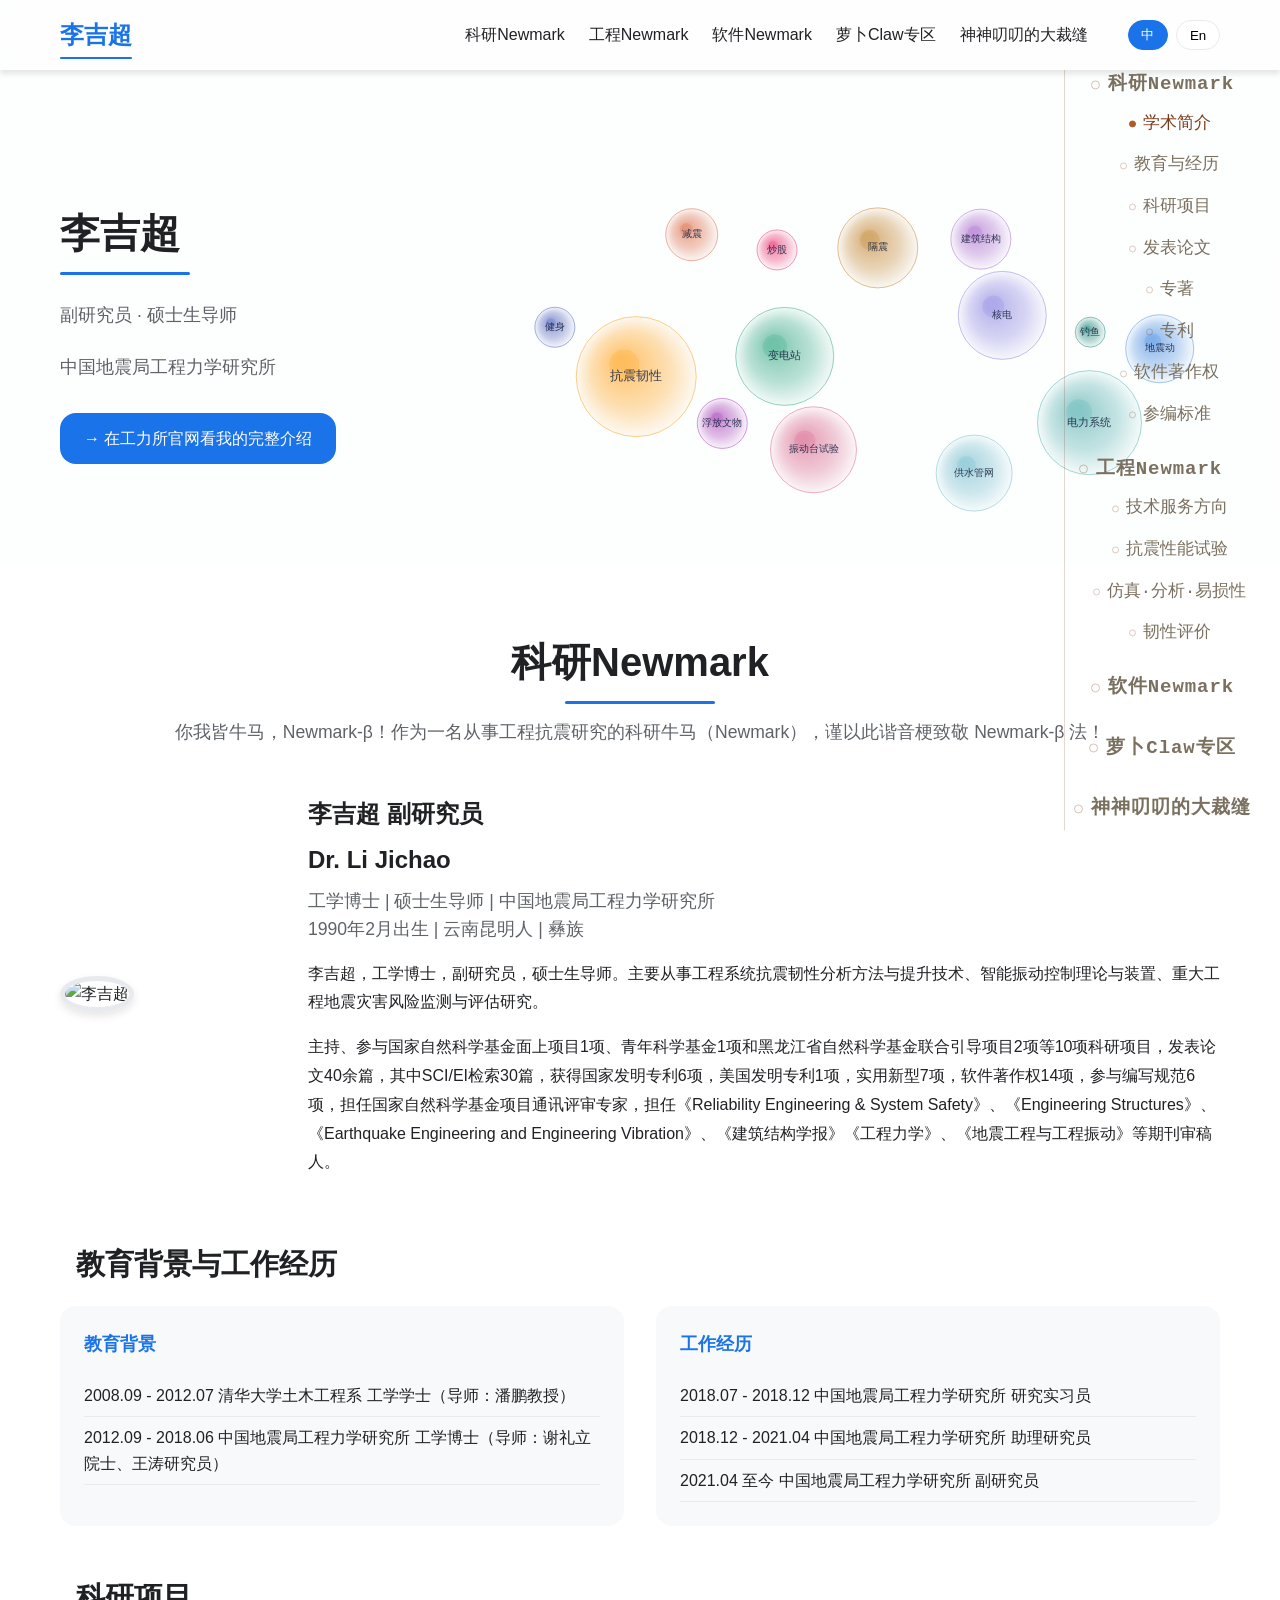
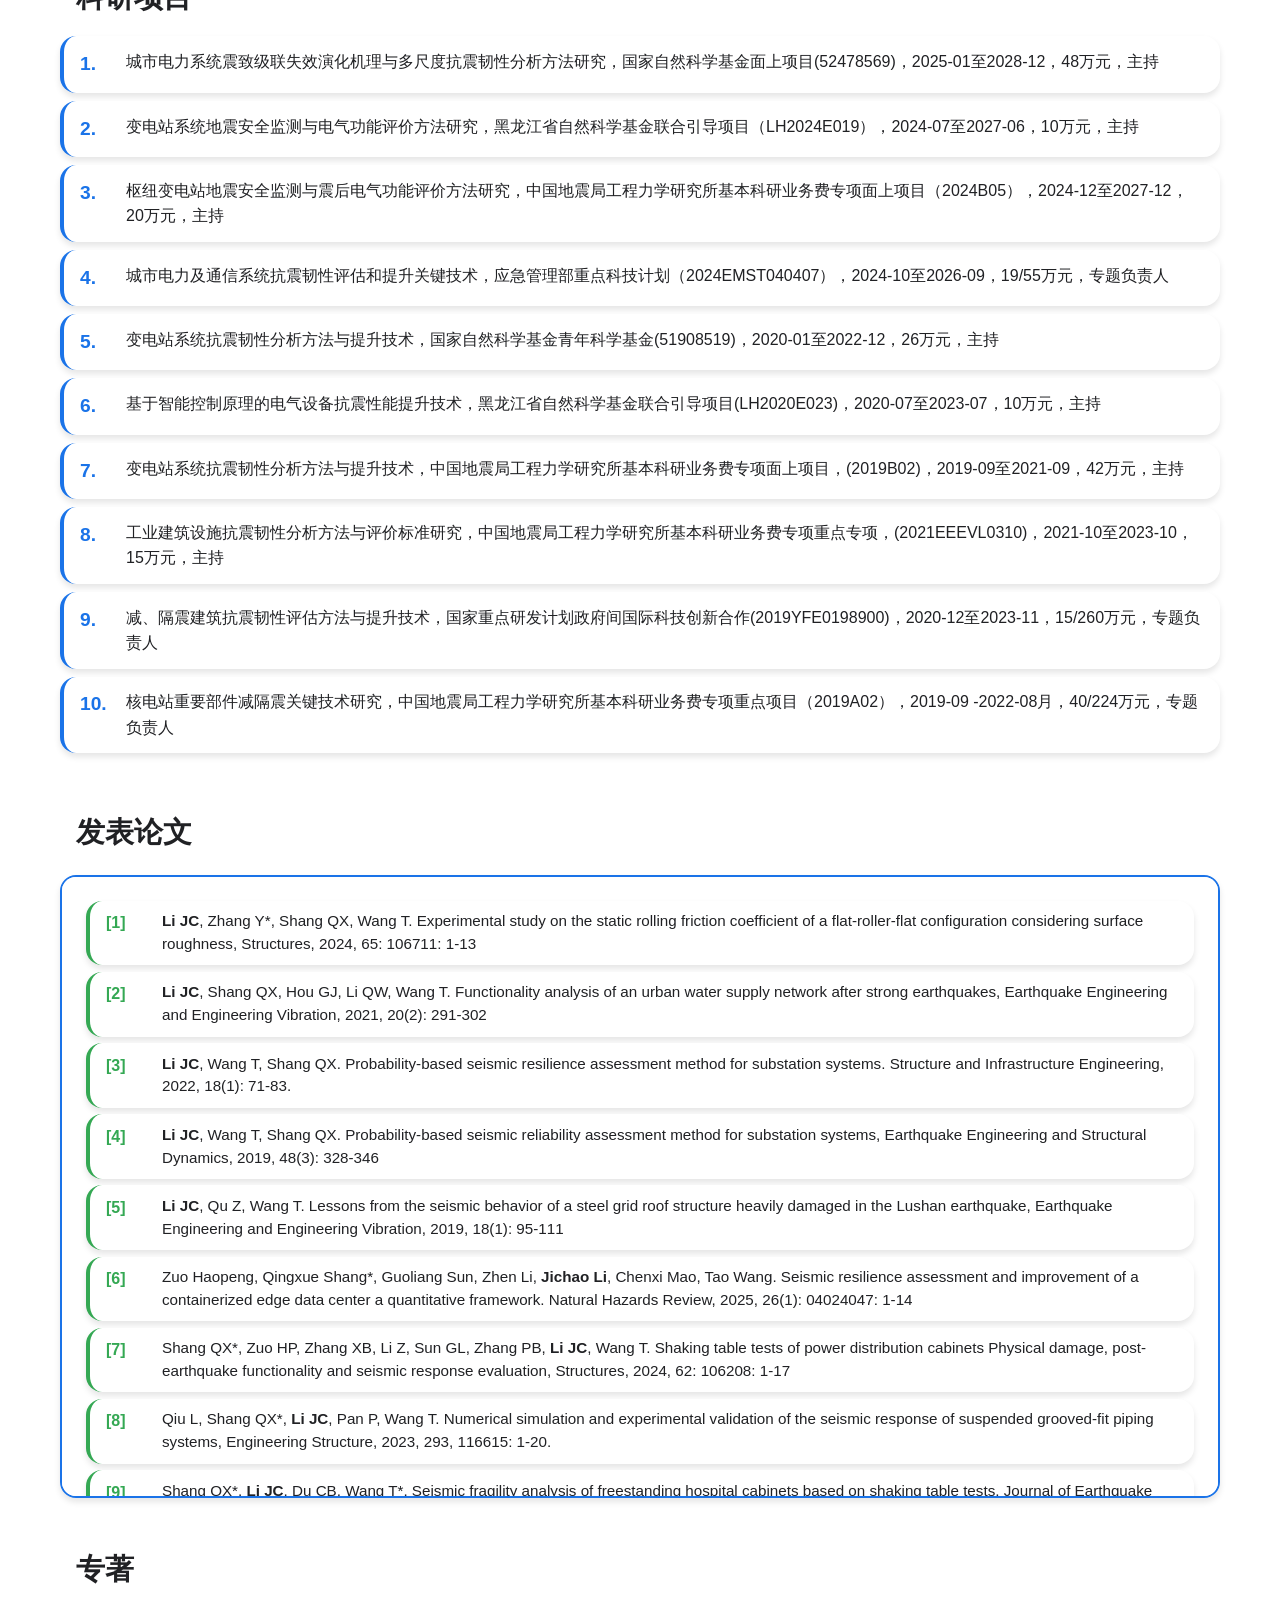
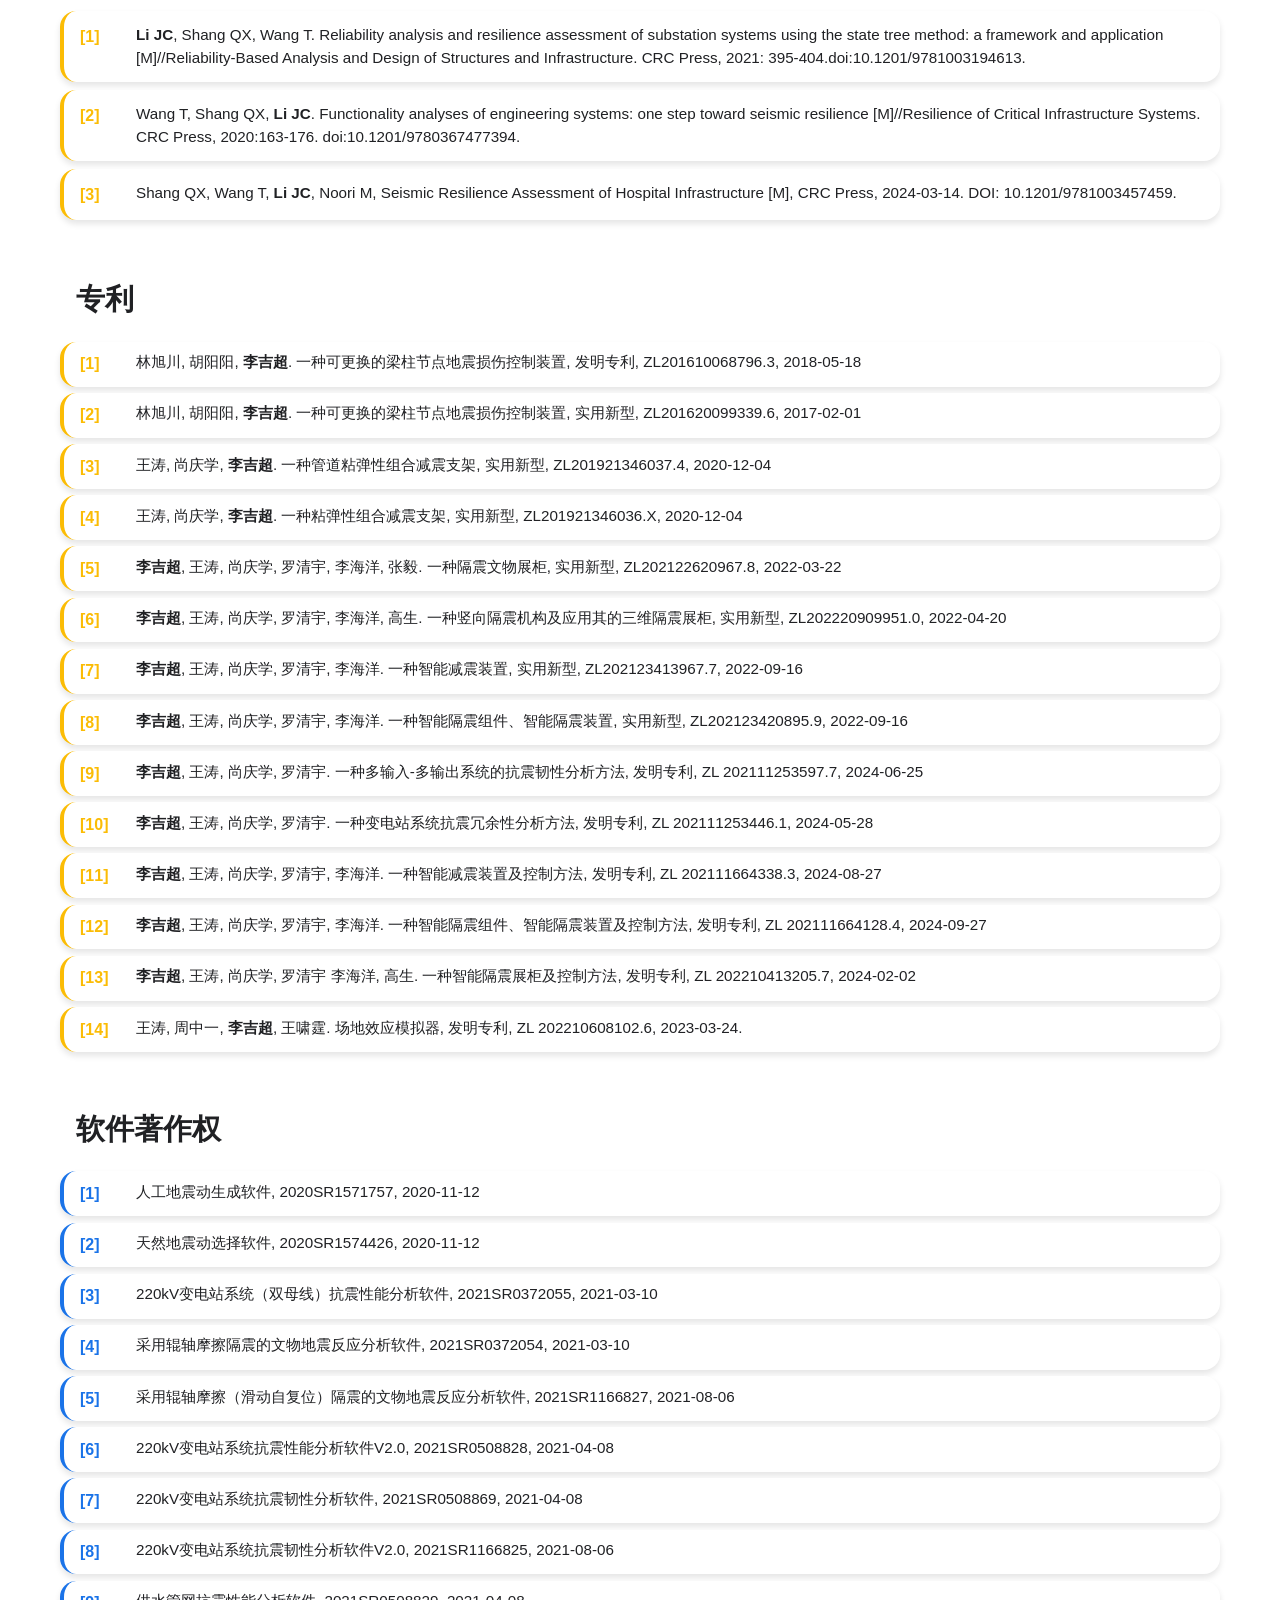
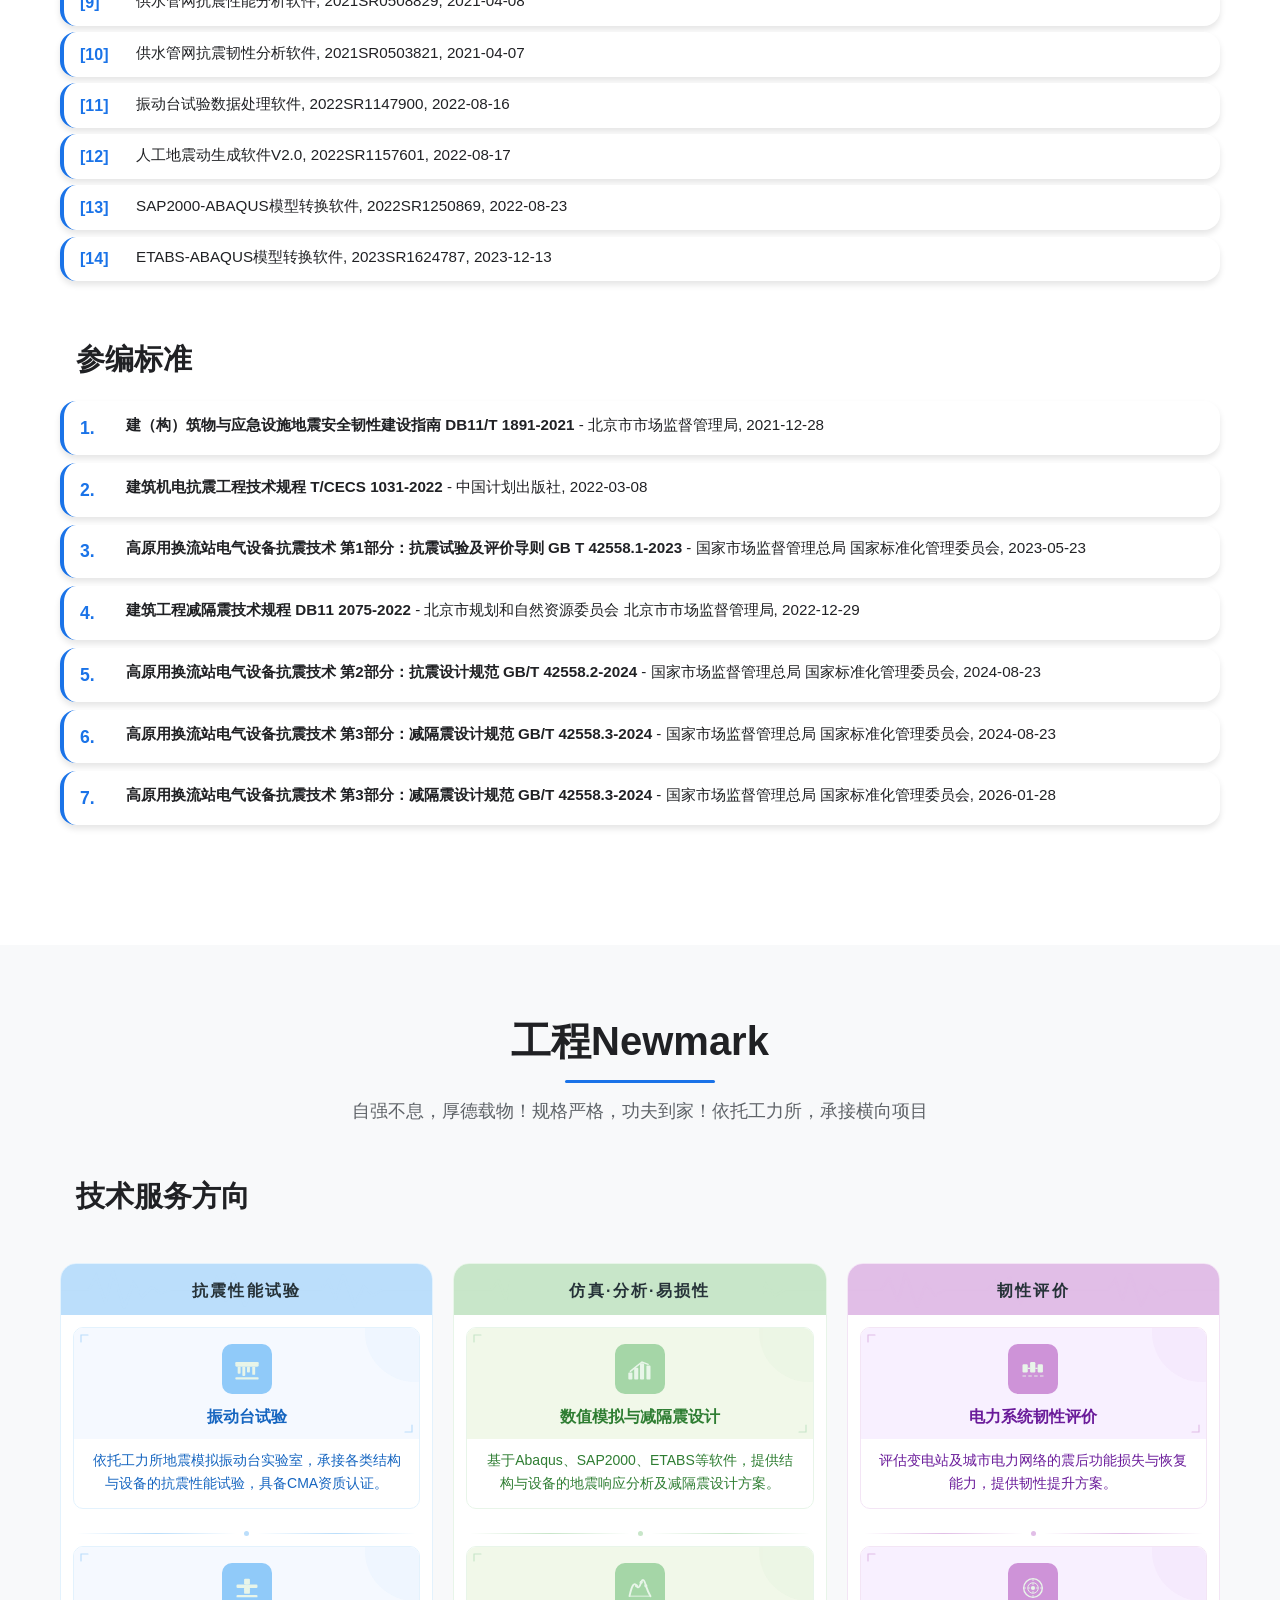
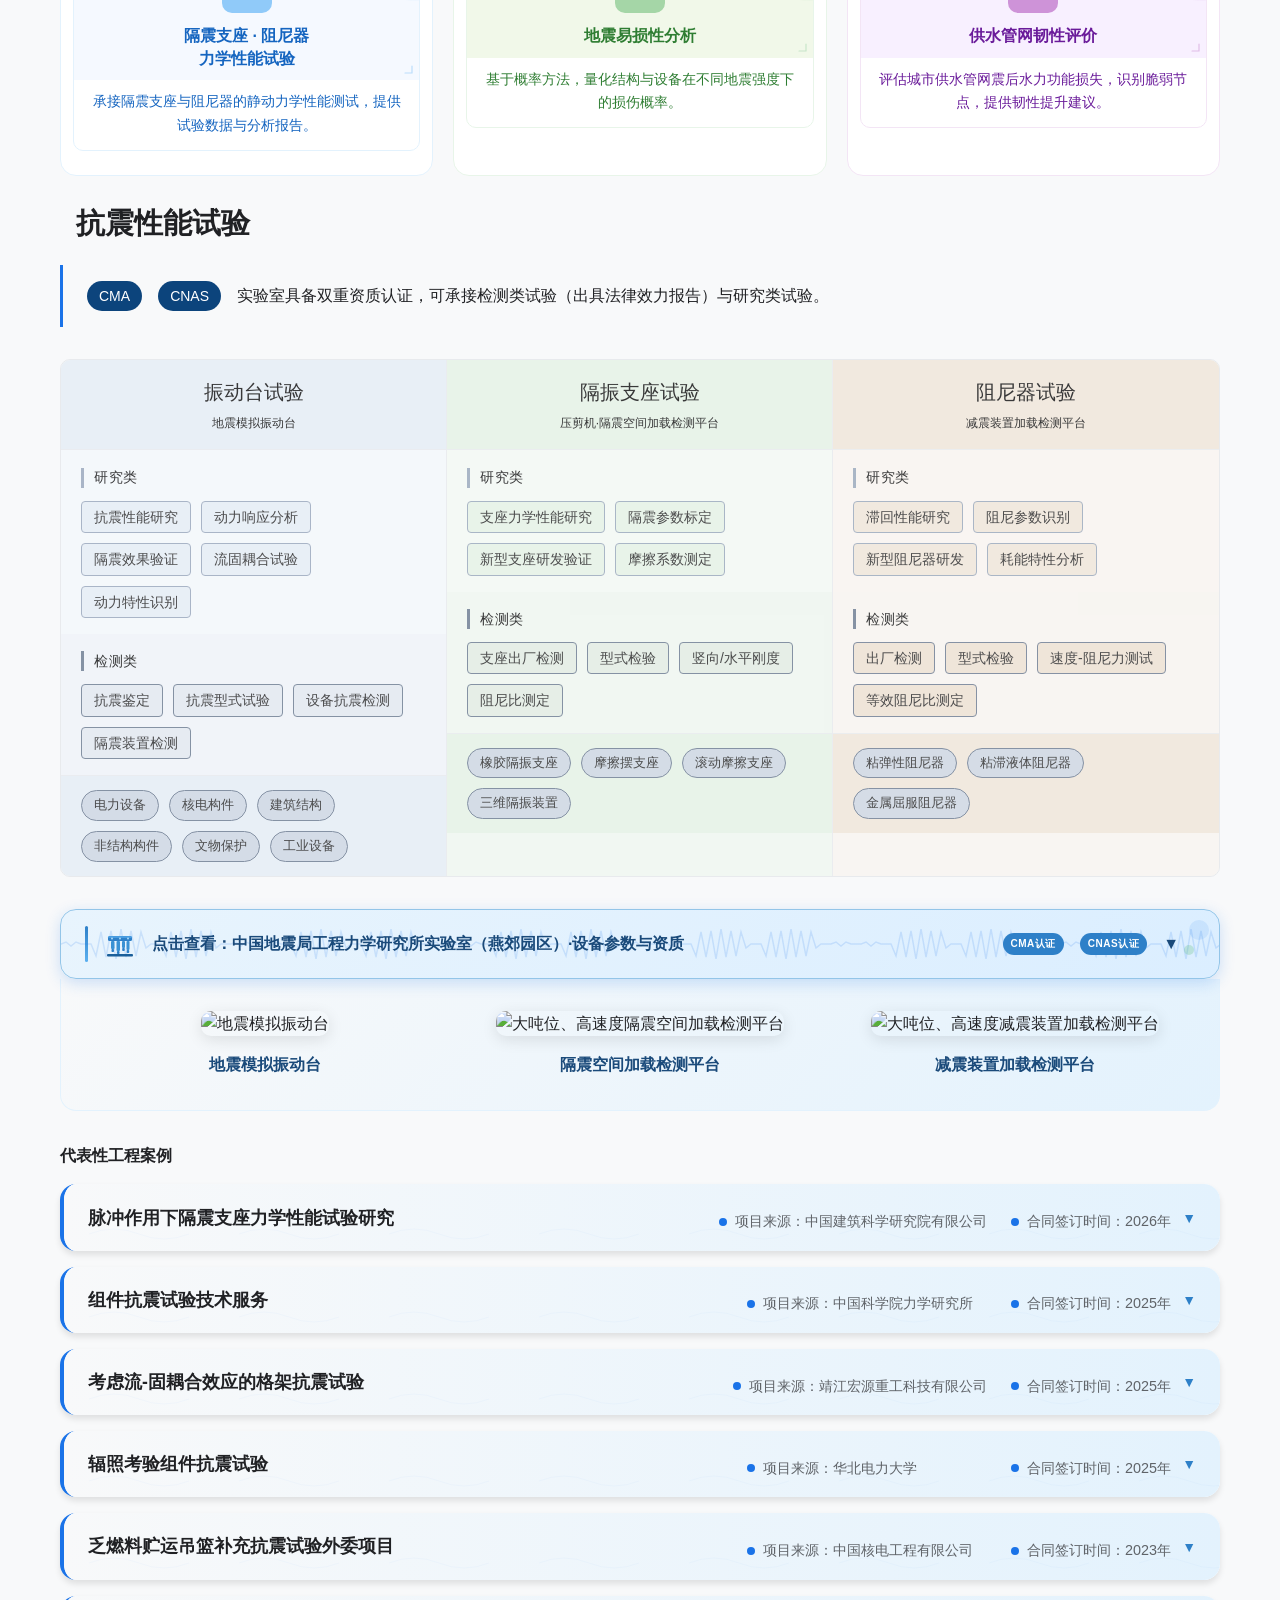
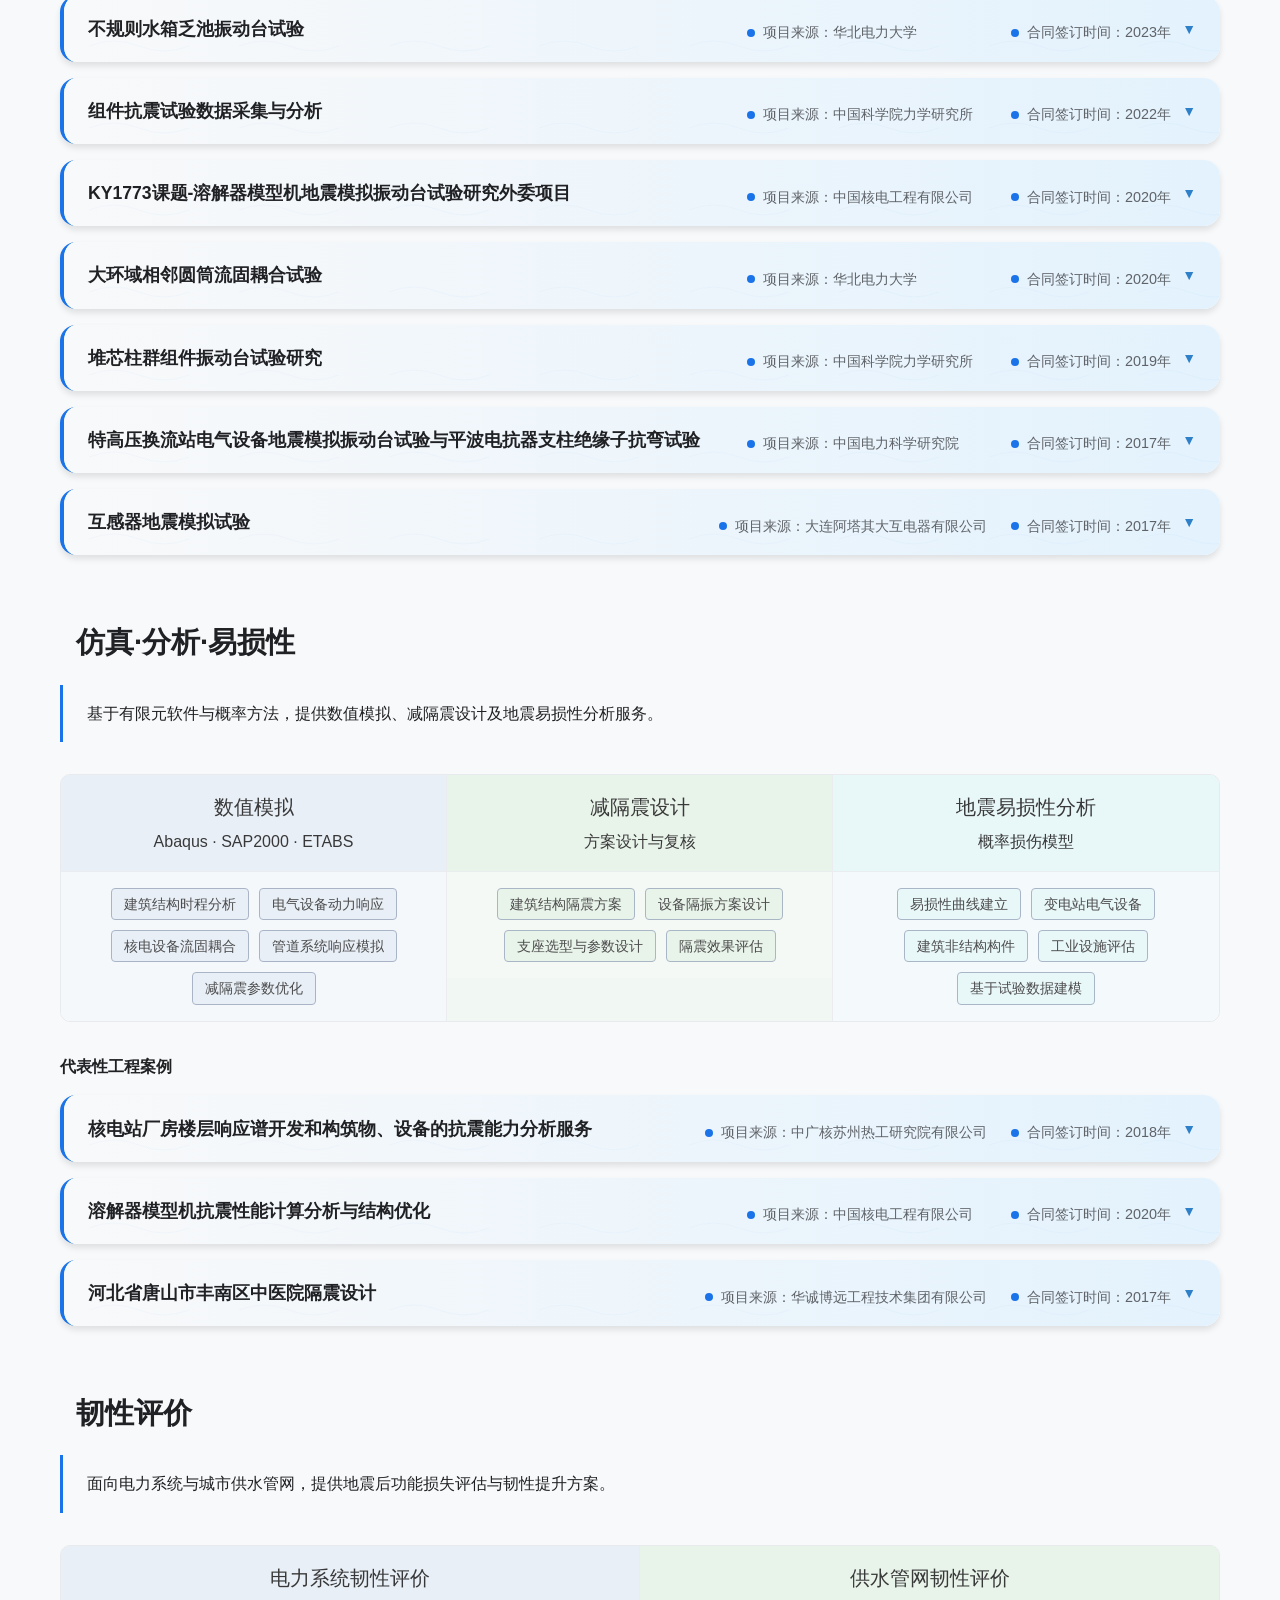
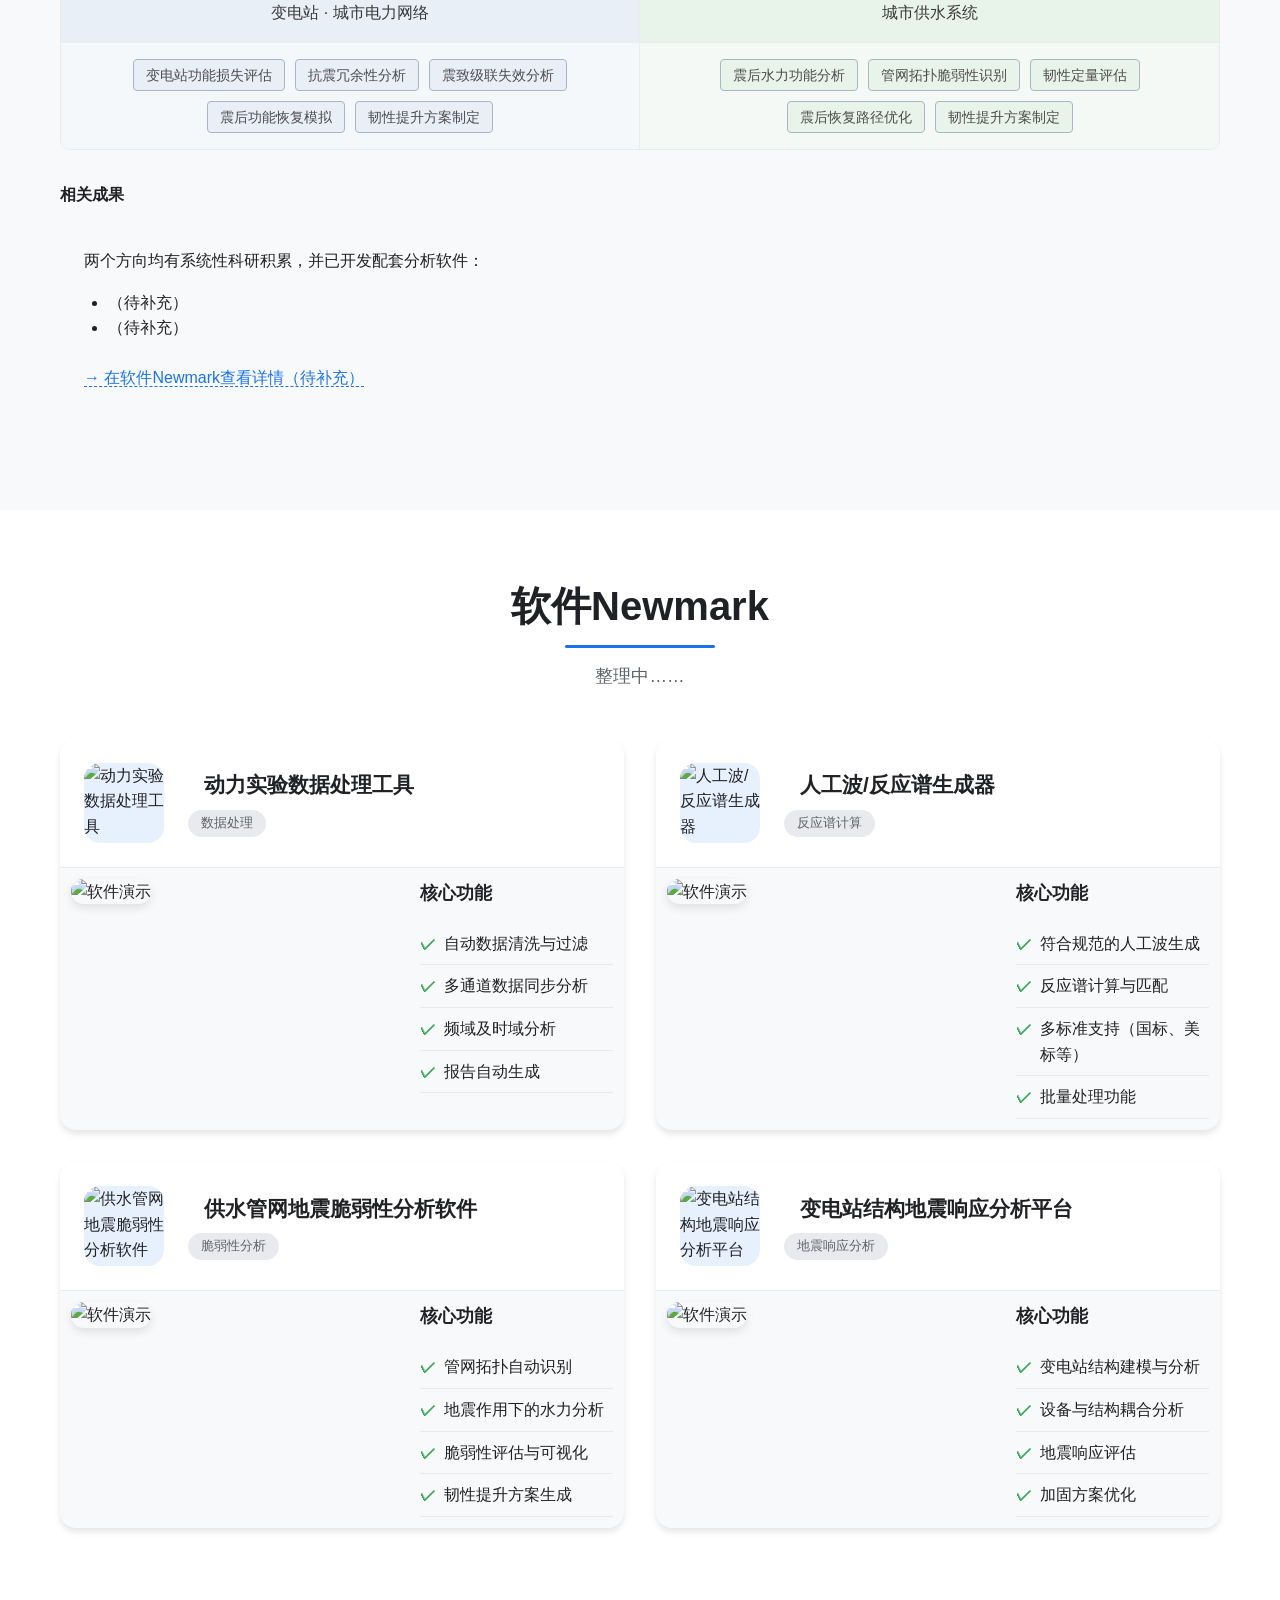
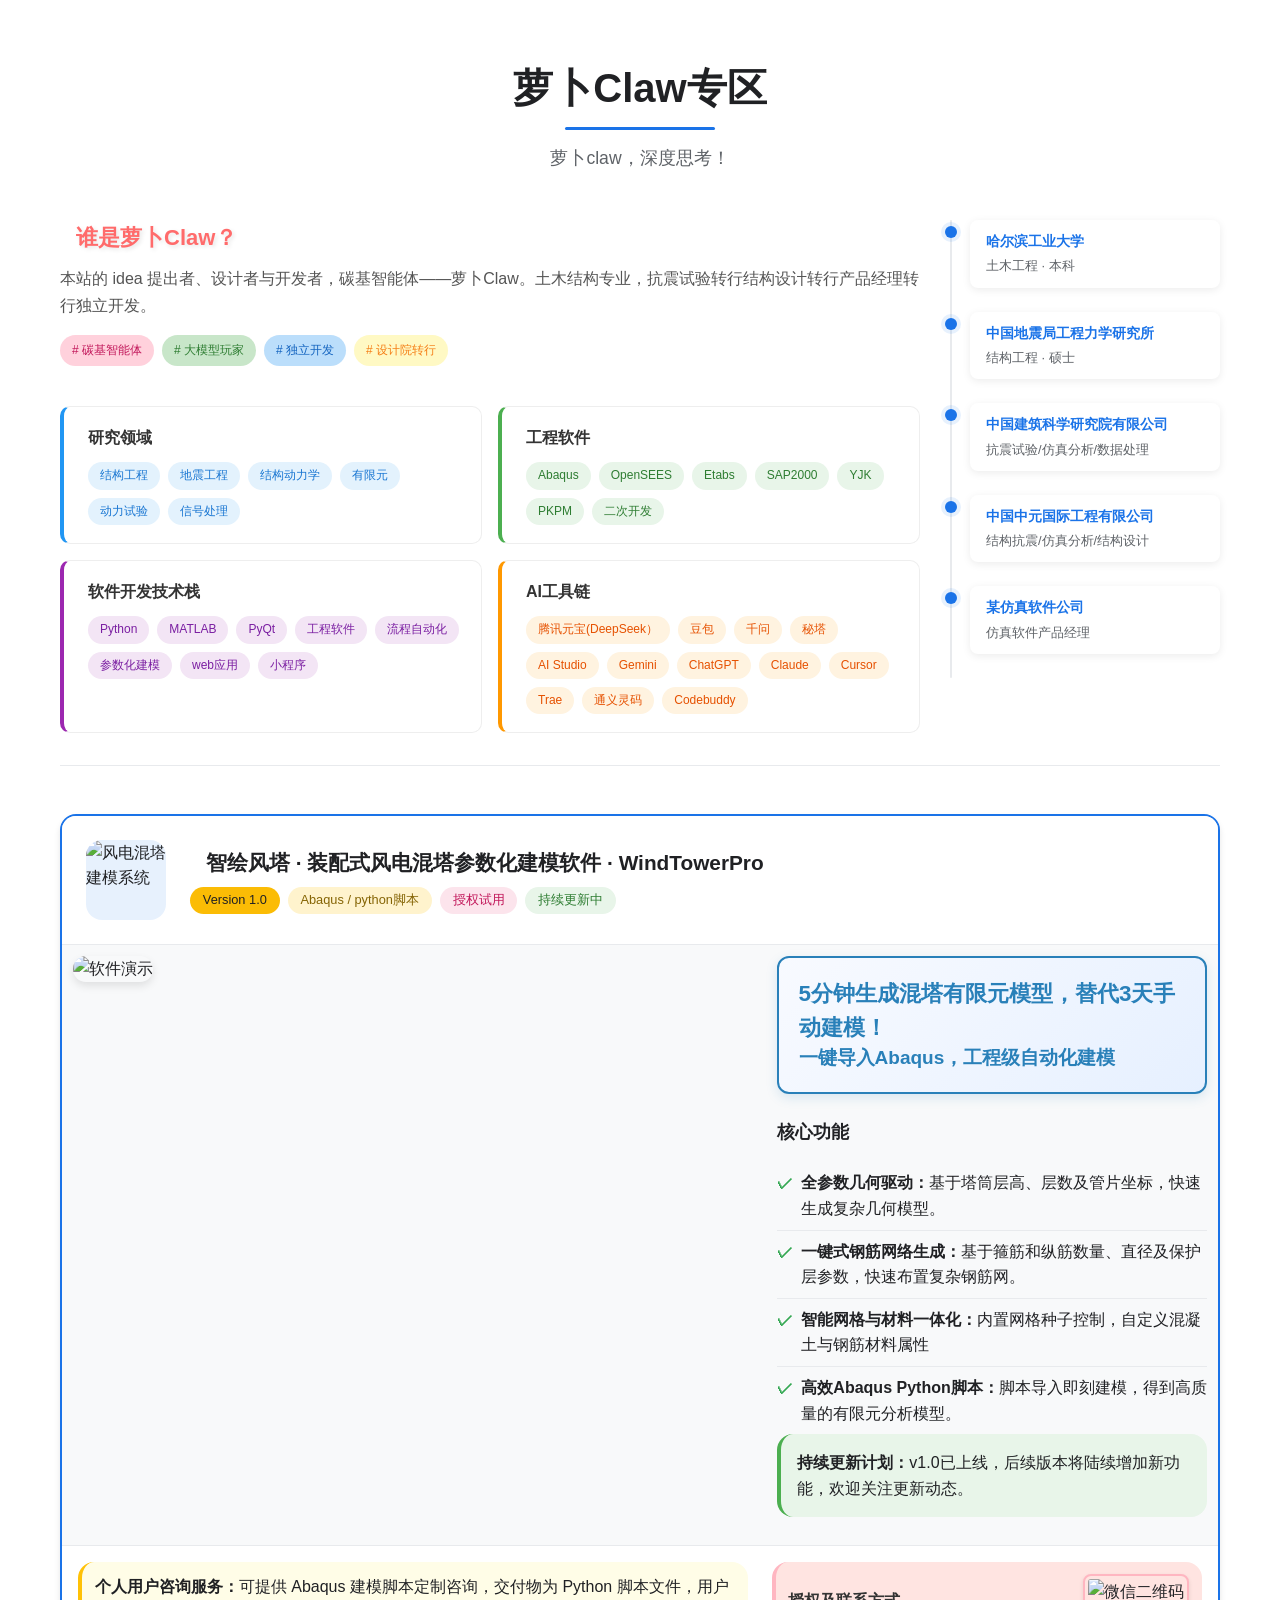
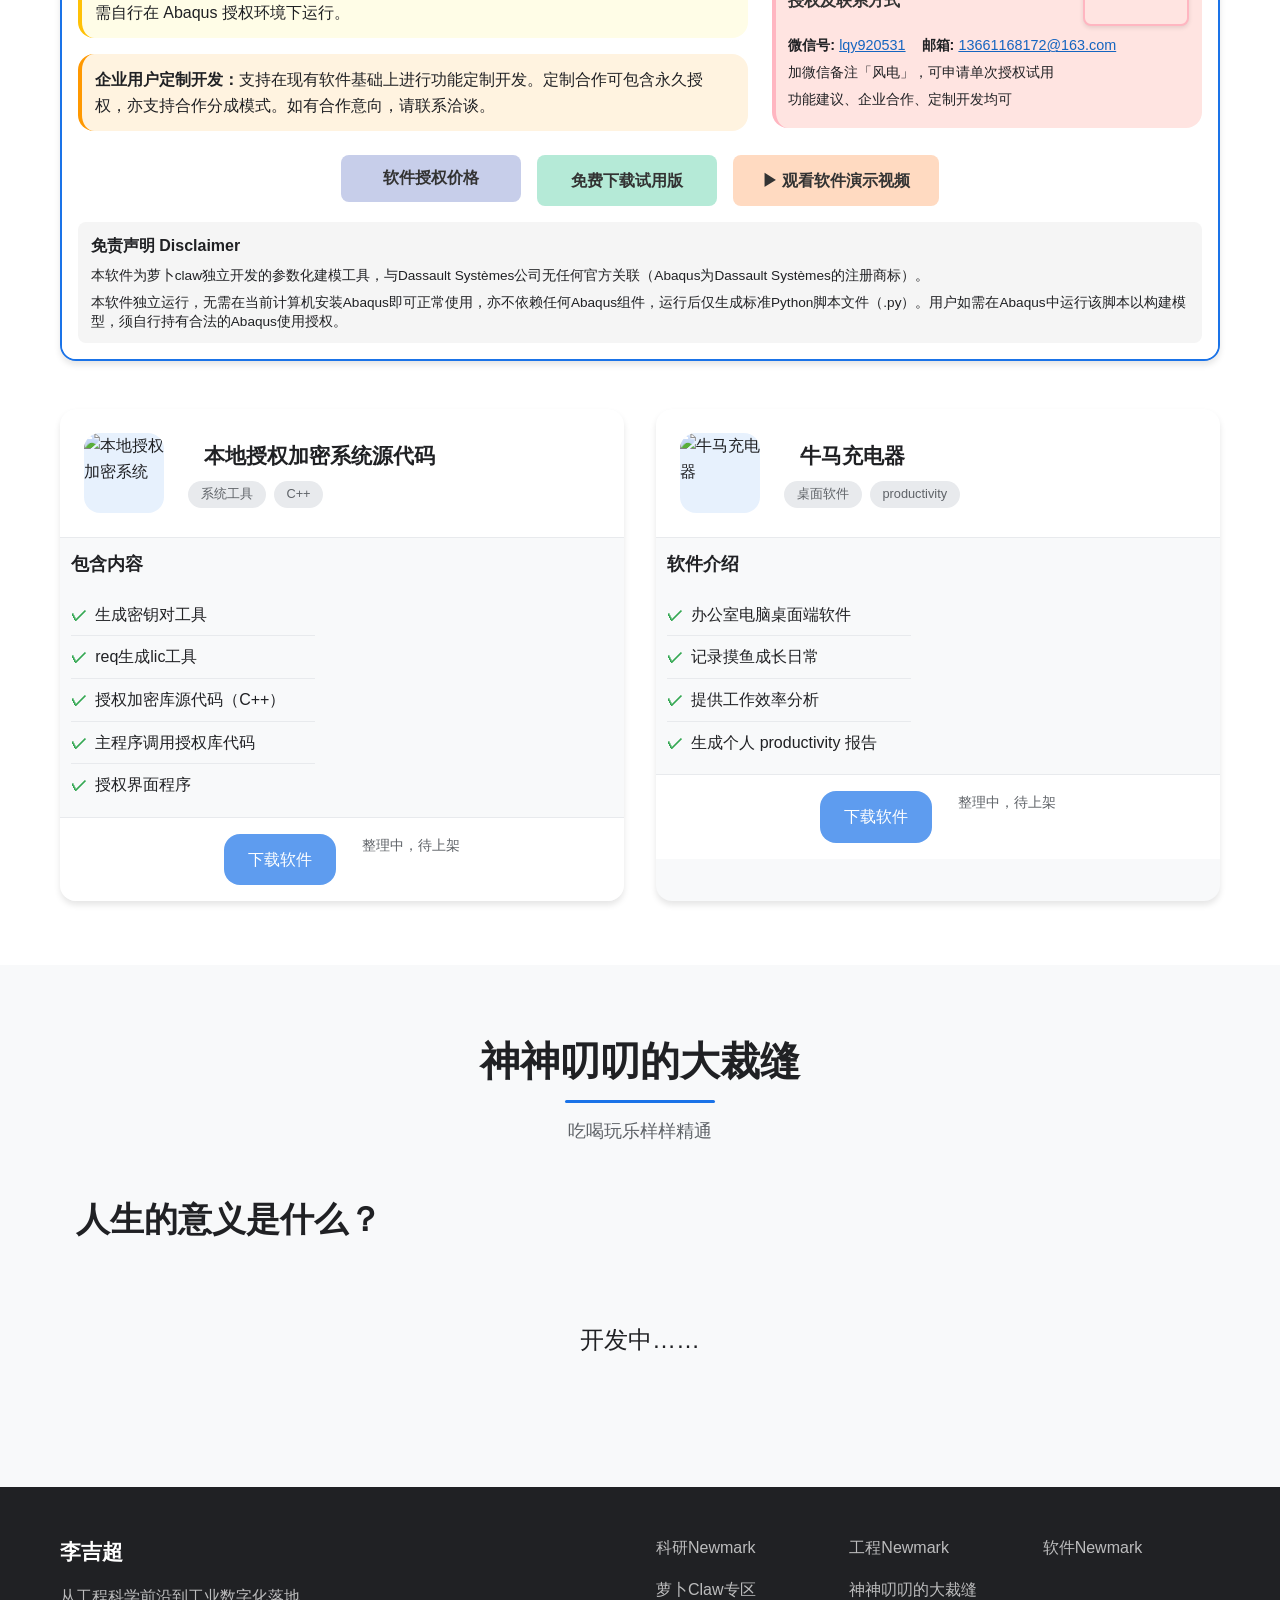
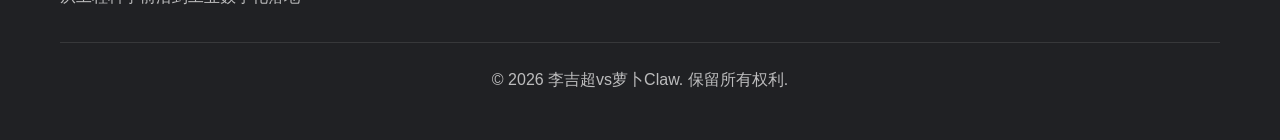
==== commit 09a17408: "Add files via upload" ====
--- a/index.html
+++ b/index.html
@@ -267,7 +267,7 @@
             <!-- 个人简介 -->
             <div id="profile" class="profile-section">
                 <div class="profile-image">
-                    <img src="https://jsd.onmicrosoft.cn/gh/luobo0531/lijichao@main/images/pig.png" alt="李吉超">
+                    <img src="https://pigweb-1419007482.cos.ap-beijing.myqcloud.com/pig.png" alt="李吉超">
                 </div>
                 <div class="profile-content">
                     <h3 data-lang="zh">李吉超 副研究员</h3>
@@ -1560,15 +1560,15 @@
                     <!-- 设备图片展示区域 -->
                     <div style="padding: 2rem; background: linear-gradient(135deg, #f8f9fa 0%, #e3f2fd 100%); border-radius: 0 0 16px 16px; border: 1px solid #e3f2fd; border-top: none; display: flex; flex-wrap: wrap; gap: 2rem; justify-content: center;">
                         <div style="text-align: center; flex: 1; min-width: 250px;">
-                            <img src="https://jsd.onmicrosoft.cn/gh/luobo0531/lijichao@main/images/shaking table.png" alt="地震模拟振动台" style="width: 100%; height: 200px; object-fit: cover; border-radius: 10px; box-shadow: 0 4px 15px rgba(0,0,0,0.1); margin-bottom: 1rem;">
+                            <img src="https://pigweb-1419007482.cos.ap-beijing.myqcloud.com/shaking%20table.png" alt="地震模拟振动台" style="width: 100%; height: 200px; object-fit: cover; border-radius: 10px; box-shadow: 0 4px 15px rgba(0,0,0,0.1); margin-bottom: 1rem;">
                             <h4 style="color: #1a4a7a; font-weight: 600;">地震模拟振动台</h4>
                         </div>
                         <div style="text-align: center; flex: 1; min-width: 250px;">
-                            <img src="https://jsd.onmicrosoft.cn/gh/luobo0531/lijichao@main/images/devise1.png" alt="大吨位、高速度隔震空间加载检测平台" style="width: 100%; height: 200px; object-fit: cover; border-radius: 10px; box-shadow: 0 4px 15px rgba(0,0,0,0.1); margin-bottom: 1rem;">
+                            <img src="https://pigweb-1419007482.cos.ap-beijing.myqcloud.com/devise1.png" alt="大吨位、高速度隔震空间加载检测平台" style="width: 100%; height: 200px; object-fit: cover; border-radius: 10px; box-shadow: 0 4px 15px rgba(0,0,0,0.1); margin-bottom: 1rem;">
                             <h4 style="color: #1a4a7a; font-weight: 600;">隔震空间加载检测平台</h4>
                         </div>
                         <div style="text-align: center; flex: 1; min-width: 250px;">
-                            <img src="https://jsd.onmicrosoft.cn/gh/luobo0531/lijichao@main/images/devise2.png" alt="大吨位、高速度减震装置加载检测平台" style="width: 100%; height: 200px; object-fit: cover; border-radius: 10px; box-shadow: 0 4px 15px rgba(0,0,0,0.1); margin-bottom: 1rem;">
+                            <img src="https://pigweb-1419007482.cos.ap-beijing.myqcloud.com/devise2.png" alt="大吨位、高速度减震装置加载检测平台" style="width: 100%; height: 200px; object-fit: cover; border-radius: 10px; box-shadow: 0 4px 15px rgba(0,0,0,0.1); margin-bottom: 1rem;">
                             <h4 style="color: #1a4a7a; font-weight: 600;">减震装置加载检测平台</h4>
                         </div>
                     </div>
@@ -2653,7 +2653,7 @@
             <div class="software-item featured">
                 <div class="software-header">
                     <div class="software-icon">
-                        <img src="https://jsd.onmicrosoft.cn/gh/luobo0531/lijichao@main/images/windlogo.png" alt="风电混塔建模系统">
+                        <img src="https://pigweb-1419007482.cos.ap-beijing.myqcloud.com/windlogo.png" alt="风电混塔建模系统">
                     </div>
                     <div class="software-info">
                         <h3 data-lang="zh">智绘风塔 · 装配式风电混塔参数化建模软件 · WindTowerPro</h3>
@@ -2667,7 +2667,7 @@
                 </div>
                 <div class="software-content">
                     <div class="software-demo">
-                        <img src="https://jsd.onmicrosoft.cn/gh/luobo0531/lijichao@main/images/windtower.png" alt="软件演示">
+                        <img src="https://pigweb-1419007482.cos.ap-beijing.myqcloud.com/windtower.png" alt="软件演示">
                     </div>
                     <div class="software-description">
                         <div class="software-intro" style="border: 2px solid #2980B9; border-radius: 12px; padding: 1.2rem; background: linear-gradient(135deg, #F8FAFF 0%, #E6F0FF 100%); box-shadow: 0 4px 12px rgba(41, 128, 185, 0.15); margin-bottom: 1.5rem;">
@@ -2701,7 +2701,7 @@
                                     <div class="info-card" style="background-color: #FFE4E1; border-left: 4px solid #FFB6C1; padding: 0.8rem;">
                                         <div style="display: flex; align-items: center; margin-bottom: 0.5rem;">
                                             <h4 style="font-weight: bold; color: #333; margin: 0; flex: 1; font-size: 1rem;">授权及联系方式</h4>
-                                            <img src="https://jsd.onmicrosoft.cn/gh/luobo0531/lijichao@main/images/WeChatluobo.jpg" alt="微信二维码" style="height: 52px; width: auto; margin-left: 1rem; border: 2px solid #FFB6C1; border-radius: 8px; padding: 3px; background: #FFE4E1; box-shadow: 0 2px 4px rgba(0,0,0,0.1);"/>
+                                            <img src="https://pigweb-1419007482.cos.ap-beijing.myqcloud.com/WeChatluobo.jpg" alt="微信二维码" style="height: 52px; width: auto; margin-left: 1rem; border: 2px solid #FFB6C1; border-radius: 8px; padding: 3px; background: #FFE4E1; box-shadow: 0 2px 4px rgba(0,0,0,0.1);"/>
                                         </div>
                                         <div style="display: flex; flex-wrap: wrap; gap: 1rem; margin-bottom: 0.3rem;">
                                             <p style="margin: 0; font-size: 0.9rem;"><strong>微信号:</strong> <a href="#" style="color: #1565C0;">lqy920531</a></p>
--- a/style.css
+++ b/style.css
@@ -186,7 +186,7 @@
     left: 0;
     width: 100%;
     height: 100%;
-    background: url('https://fastly.jsdelivr.net/gh/luobo0531/lijichao@main/images/background.png') no-repeat center center;
+    background: url('https://pigweb-1419007482.cos.ap-beijing.myqcloud.com/background.png') no-repeat center center;
     background-size: cover;
     z-index: 0;
 }
@@ -361,7 +361,7 @@
 
 /* 学术影响力板块 */
 .academic {
-    background-image: url('https://fastly.jsdelivr.net/gh/luobo0531/lijichao@main/images/Newmark.png');
+    background-image: url('https://pigweb-1419007482.cos.ap-beijing.myqcloud.com/Newmark.png');
     background-repeat: repeat;
     background-size: 700px;
     background-color: white;
@@ -918,7 +918,7 @@
 
 /* 工程技术服务板块 */
 .engineering {
-    background-image: url('https://fastly.jsdelivr.net/gh/luobo0531/lijichao@main/images/gongcheng.png');
+    background-image: url('https://pigweb-1419007482.cos.ap-beijing.myqcloud.com/gongcheng.png');
     background-repeat: repeat;
     background-size: 700px;
     background-color: var(--light-color);
@@ -1063,7 +1063,7 @@
 
 /* 软件商店板块 */
 .software-store {
-    background-image: url('https://fastly.jsdelivr.net/gh/luobo0531/lijichao@main/images/ruanjian.png');
+    background-image: url('https://pigweb-1419007482.cos.ap-beijing.myqcloud.com/ruanjian.png');
     background-repeat: repeat;
     background-size: 700px;
     background-color: white;
@@ -1352,7 +1352,7 @@
 
 /* 萝卜Claw专区板块 */
 .toys-section {
-    background-image: url('https://fastly.jsdelivr.net/gh/luobo0531/lijichao@main/images/萝卜claw.png');
+    background-image: url('https://pigweb-1419007482.cos.ap-beijing.myqcloud.com/萝卜claw.png');
     background-repeat: repeat;
     background-size: 700px;
     background-color: white;
@@ -1704,7 +1704,7 @@
 
 /* 合作联系板块 */
 .contact {
-    background-image: url('https://fastly.jsdelivr.net/gh/luobo0531/lijichao@main/images/caifeng.png');
+    background-image: url('https://pigweb-1419007482.cos.ap-beijing.myqcloud.com/caifeng.png');
     background-repeat: repeat;
     background-size: 700px;
     background-color: var(--light-color);
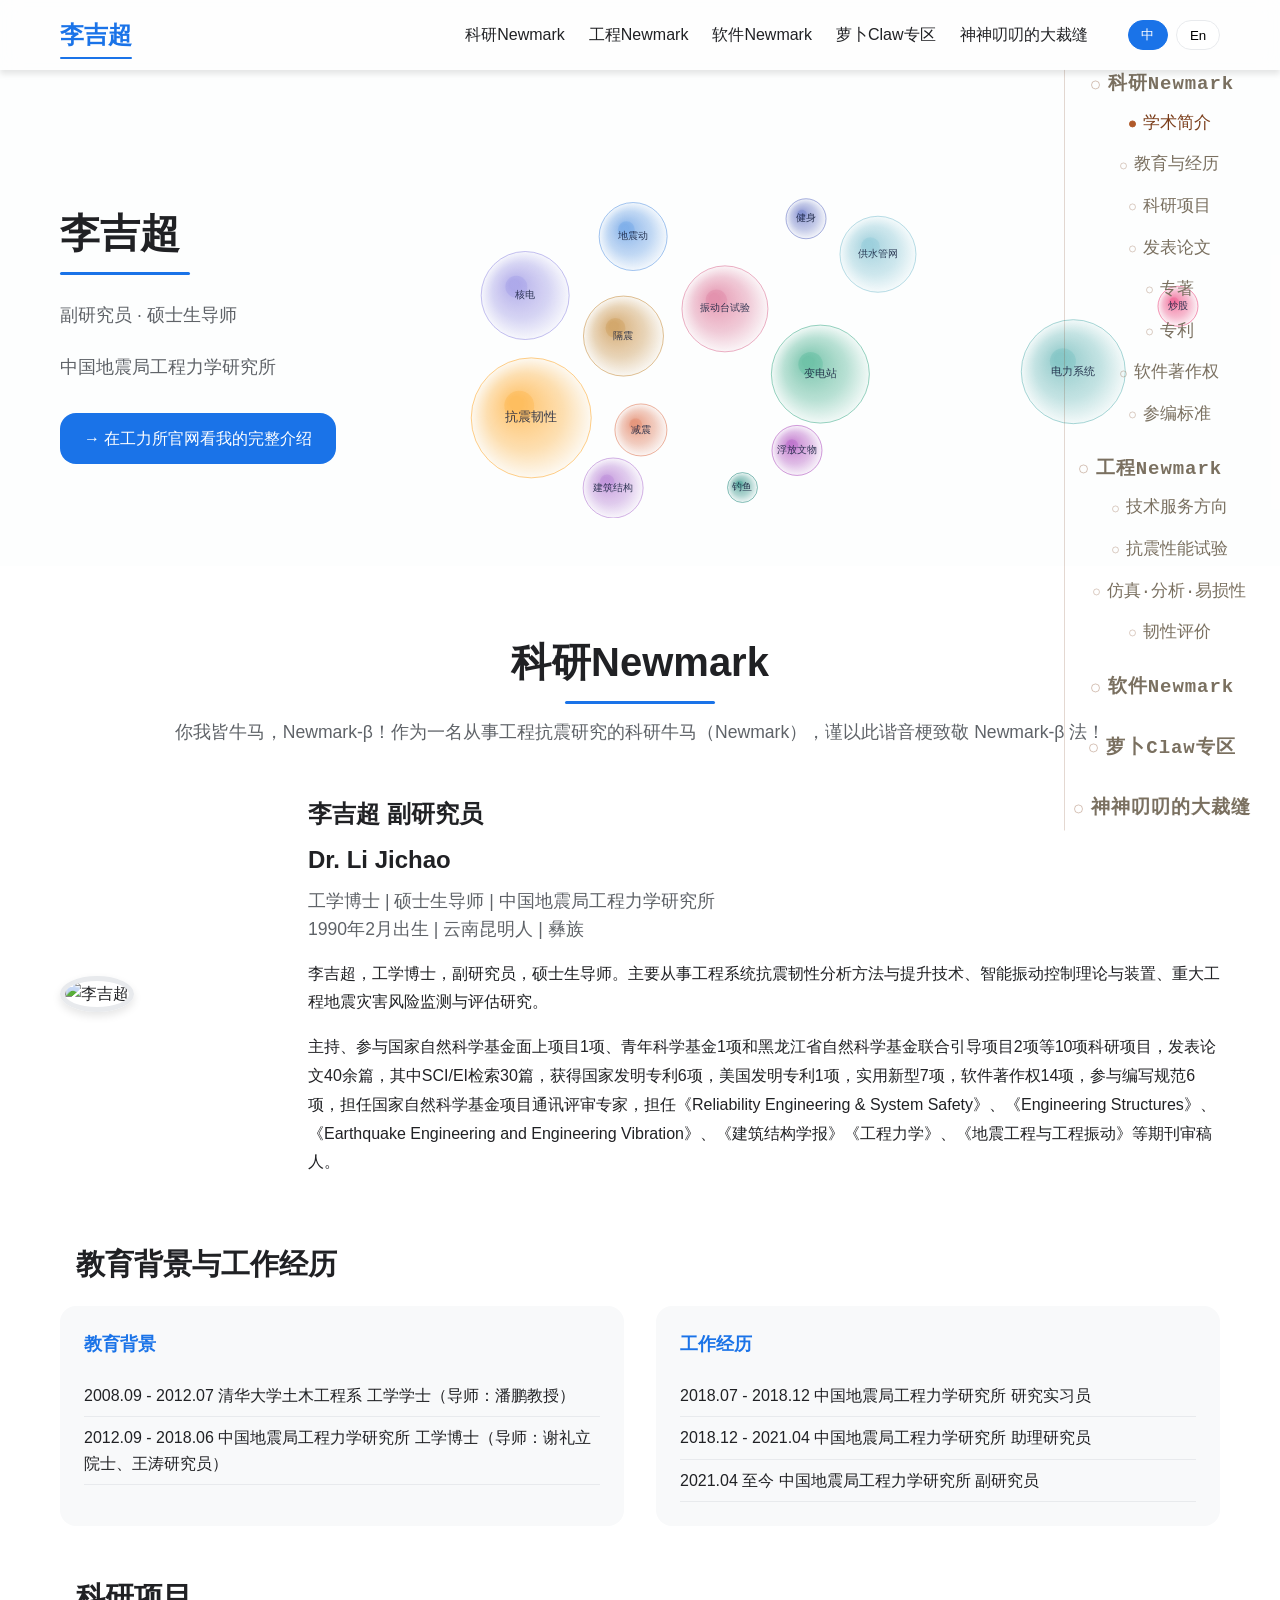
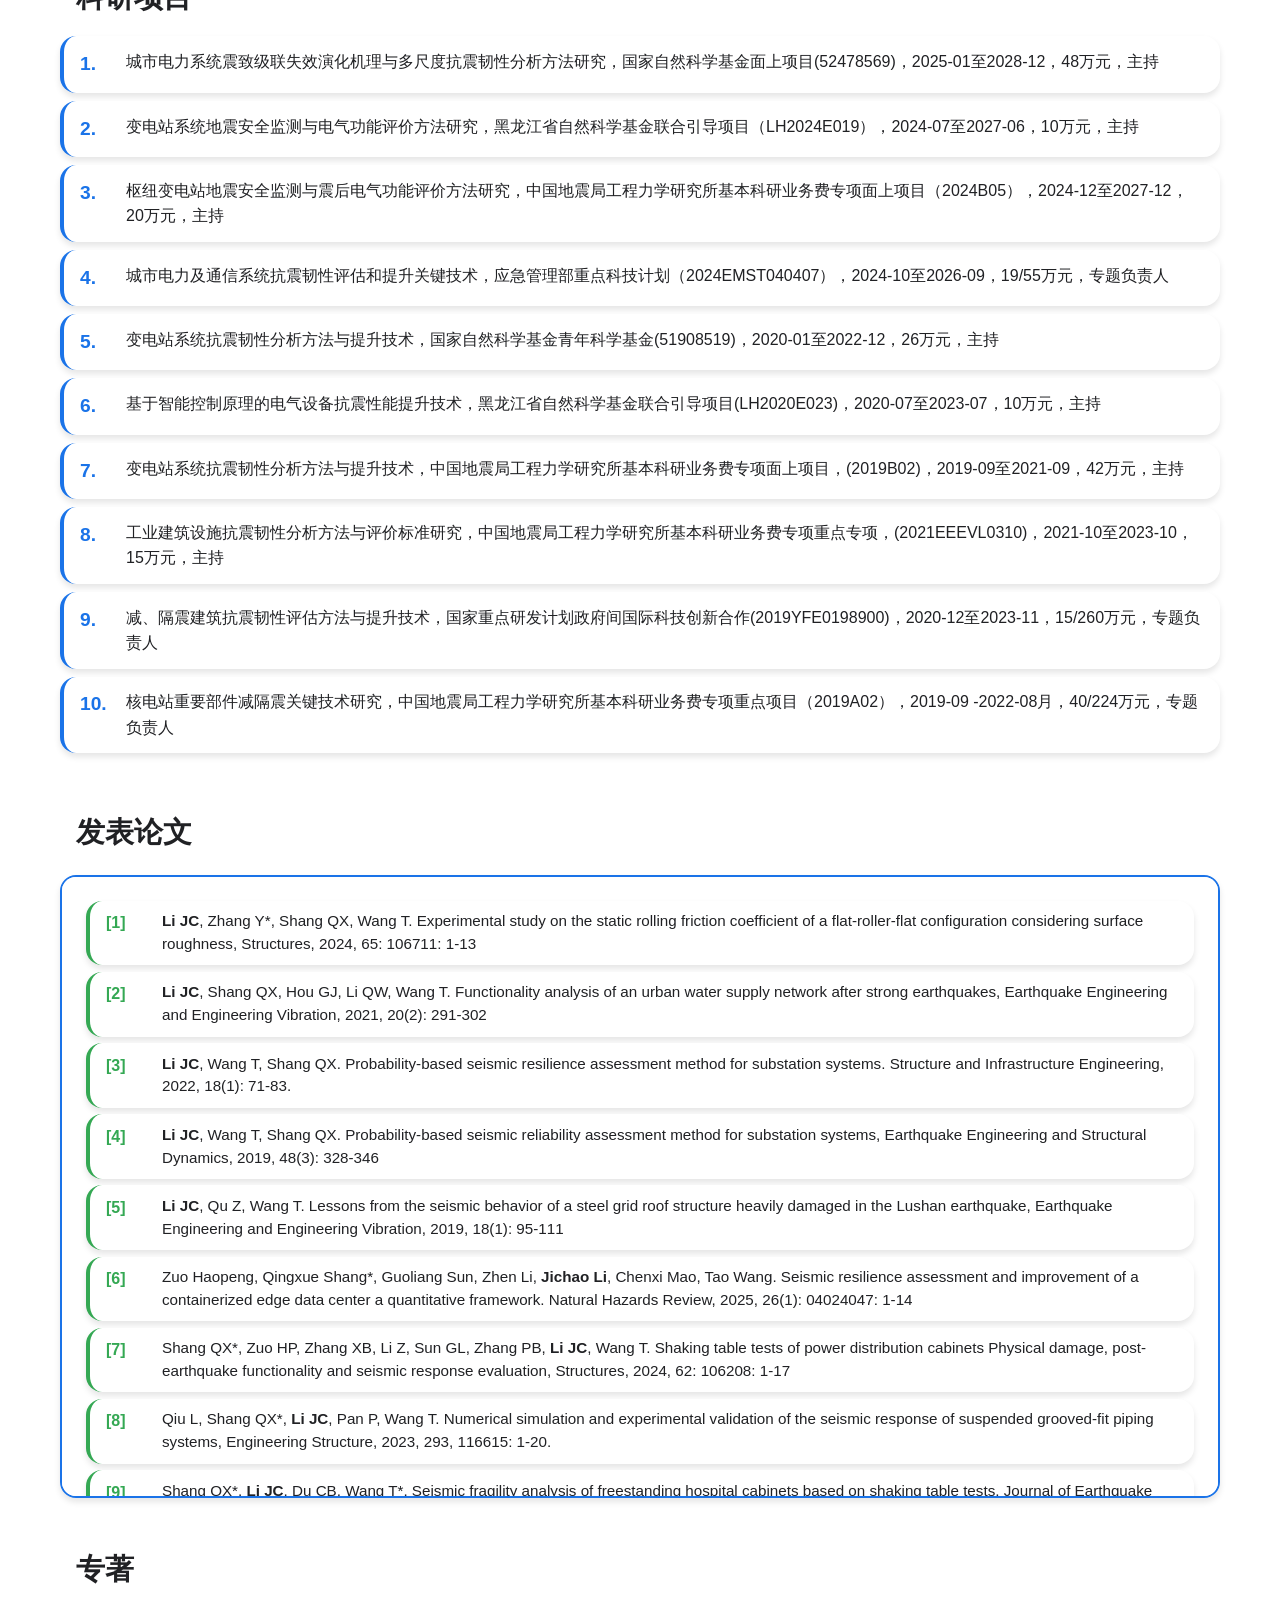
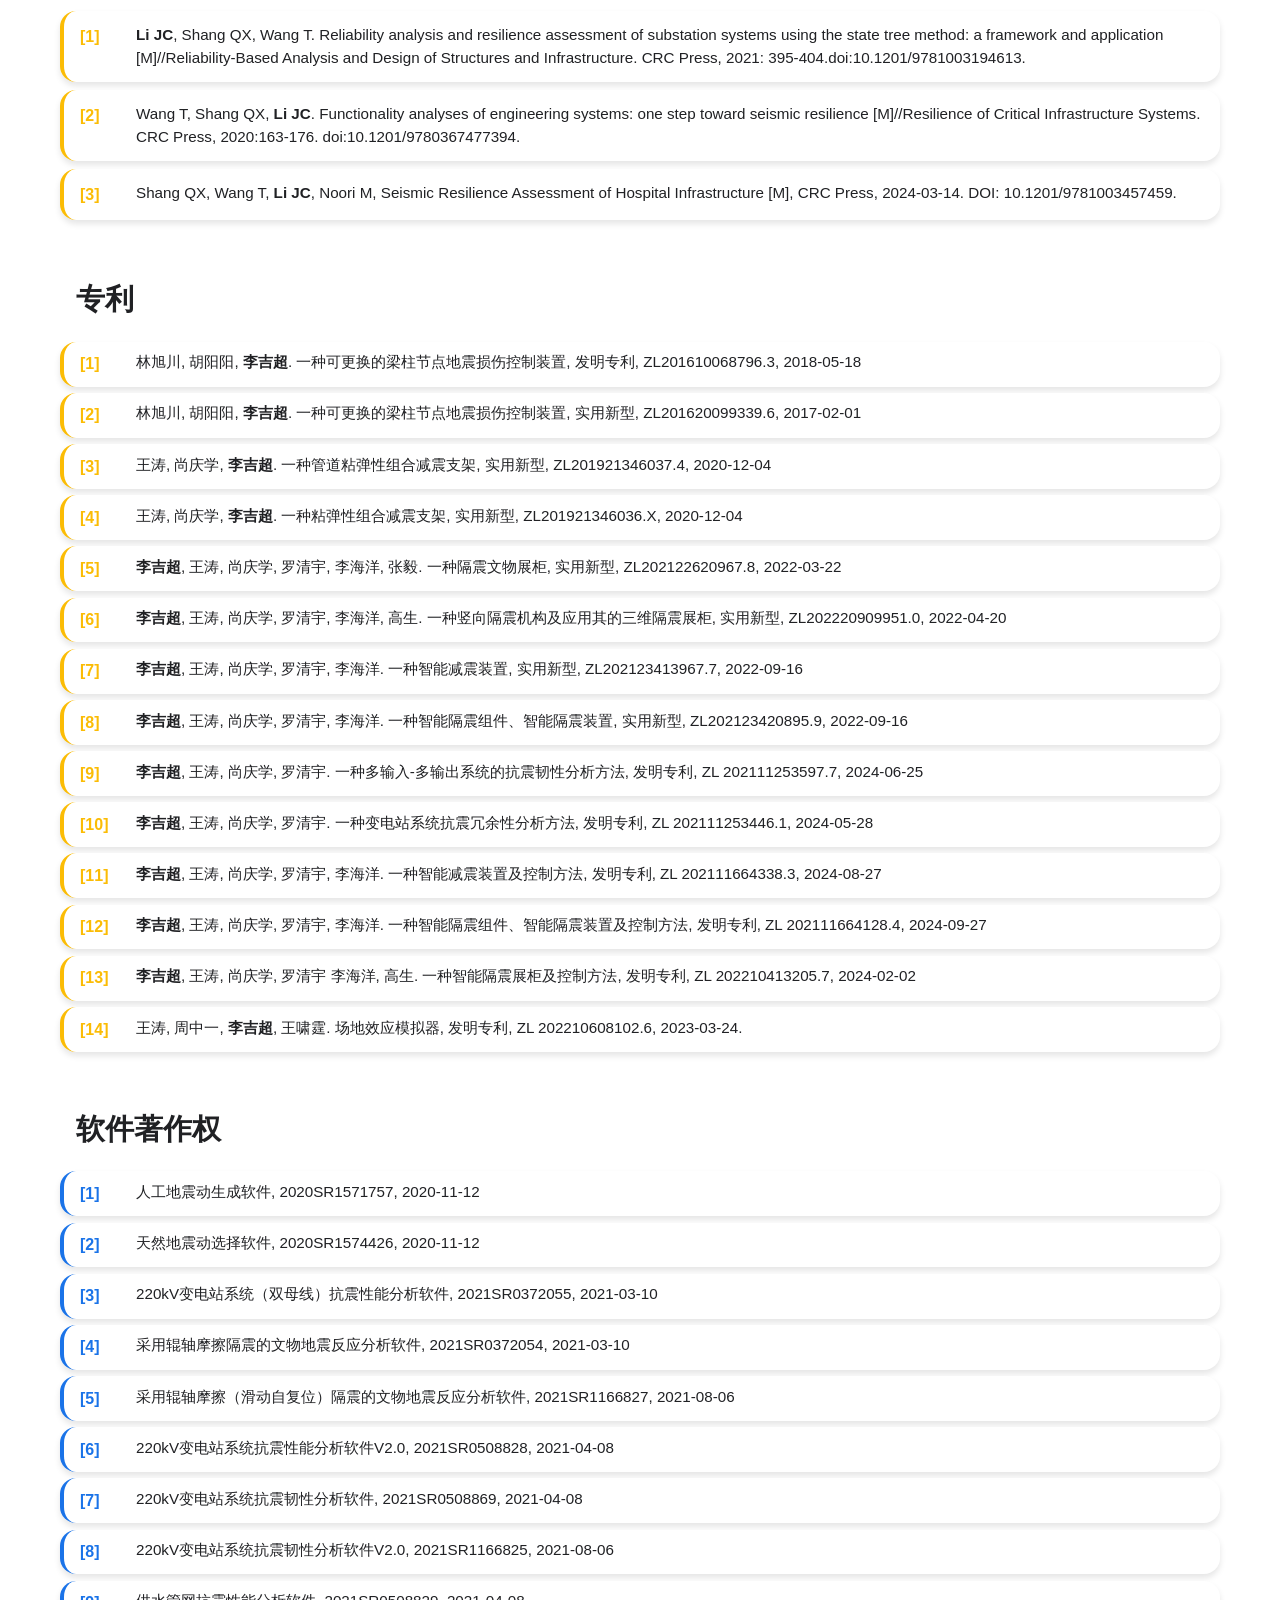
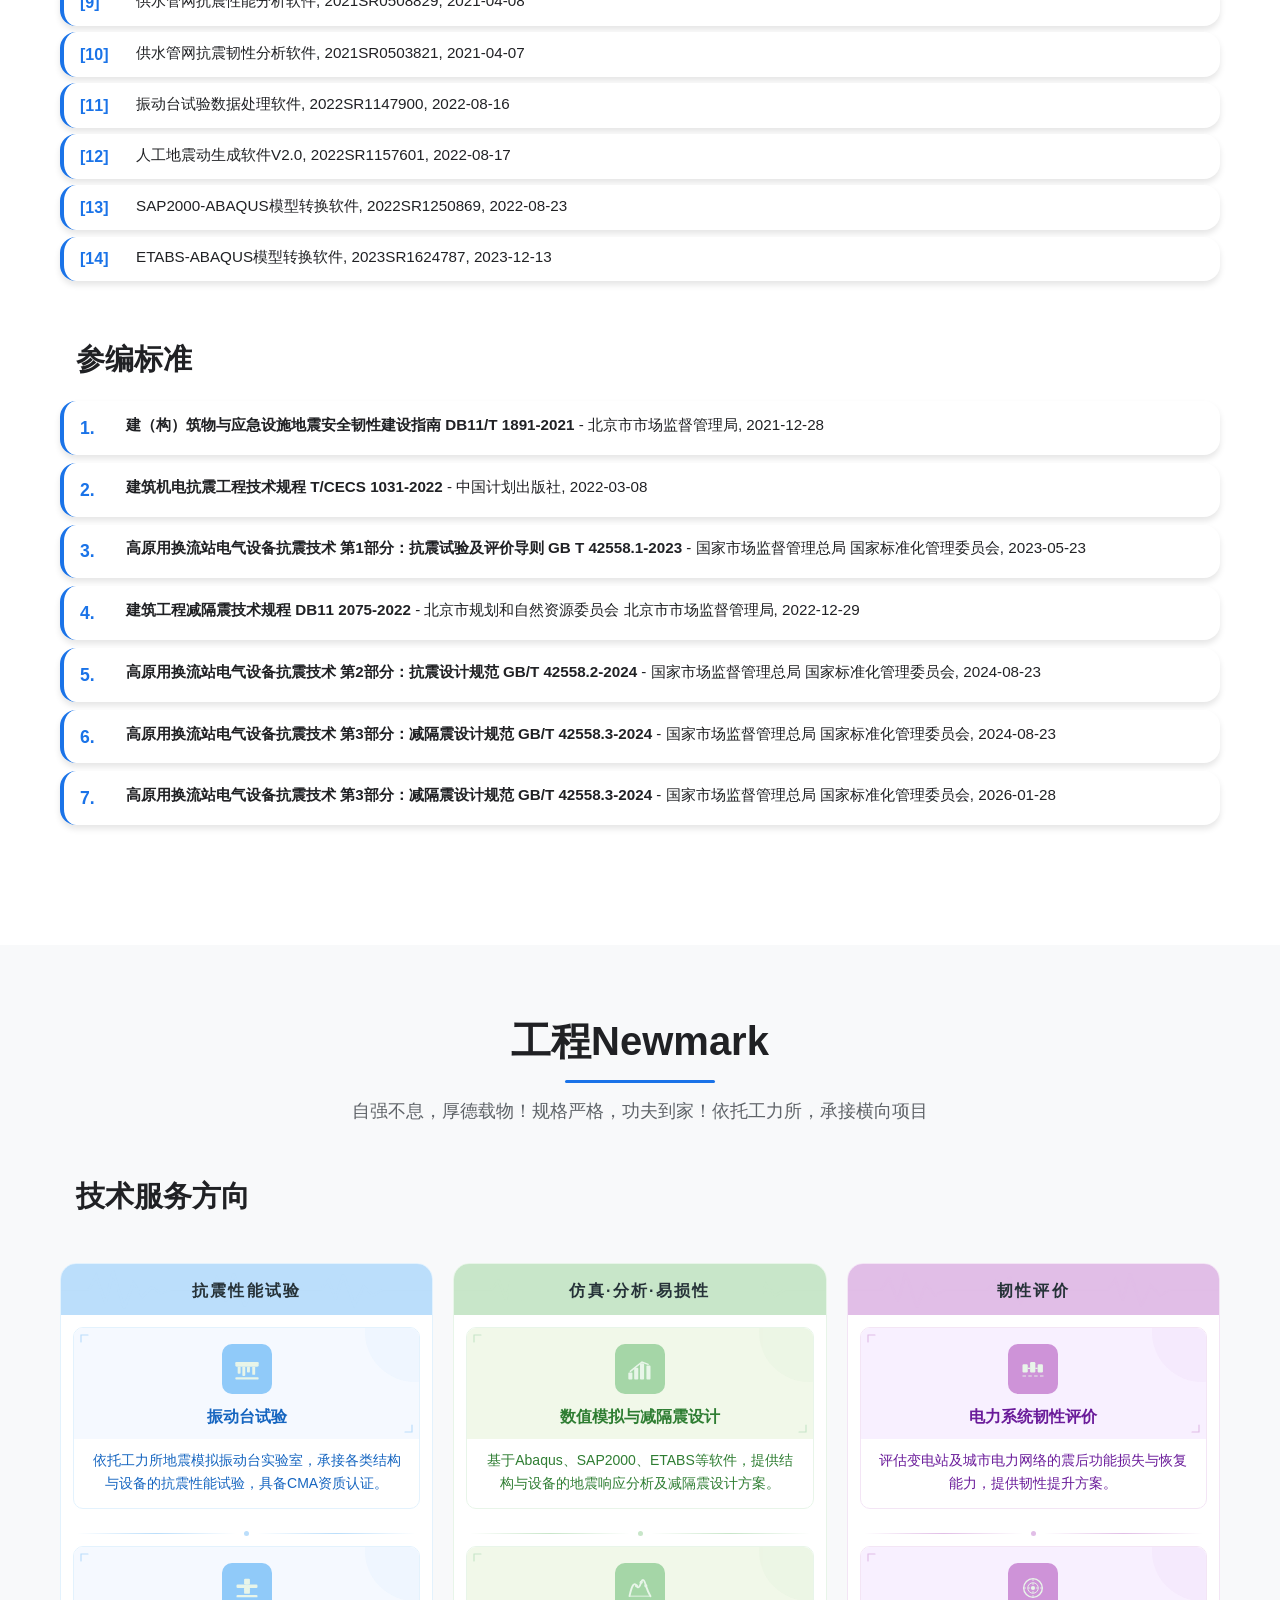
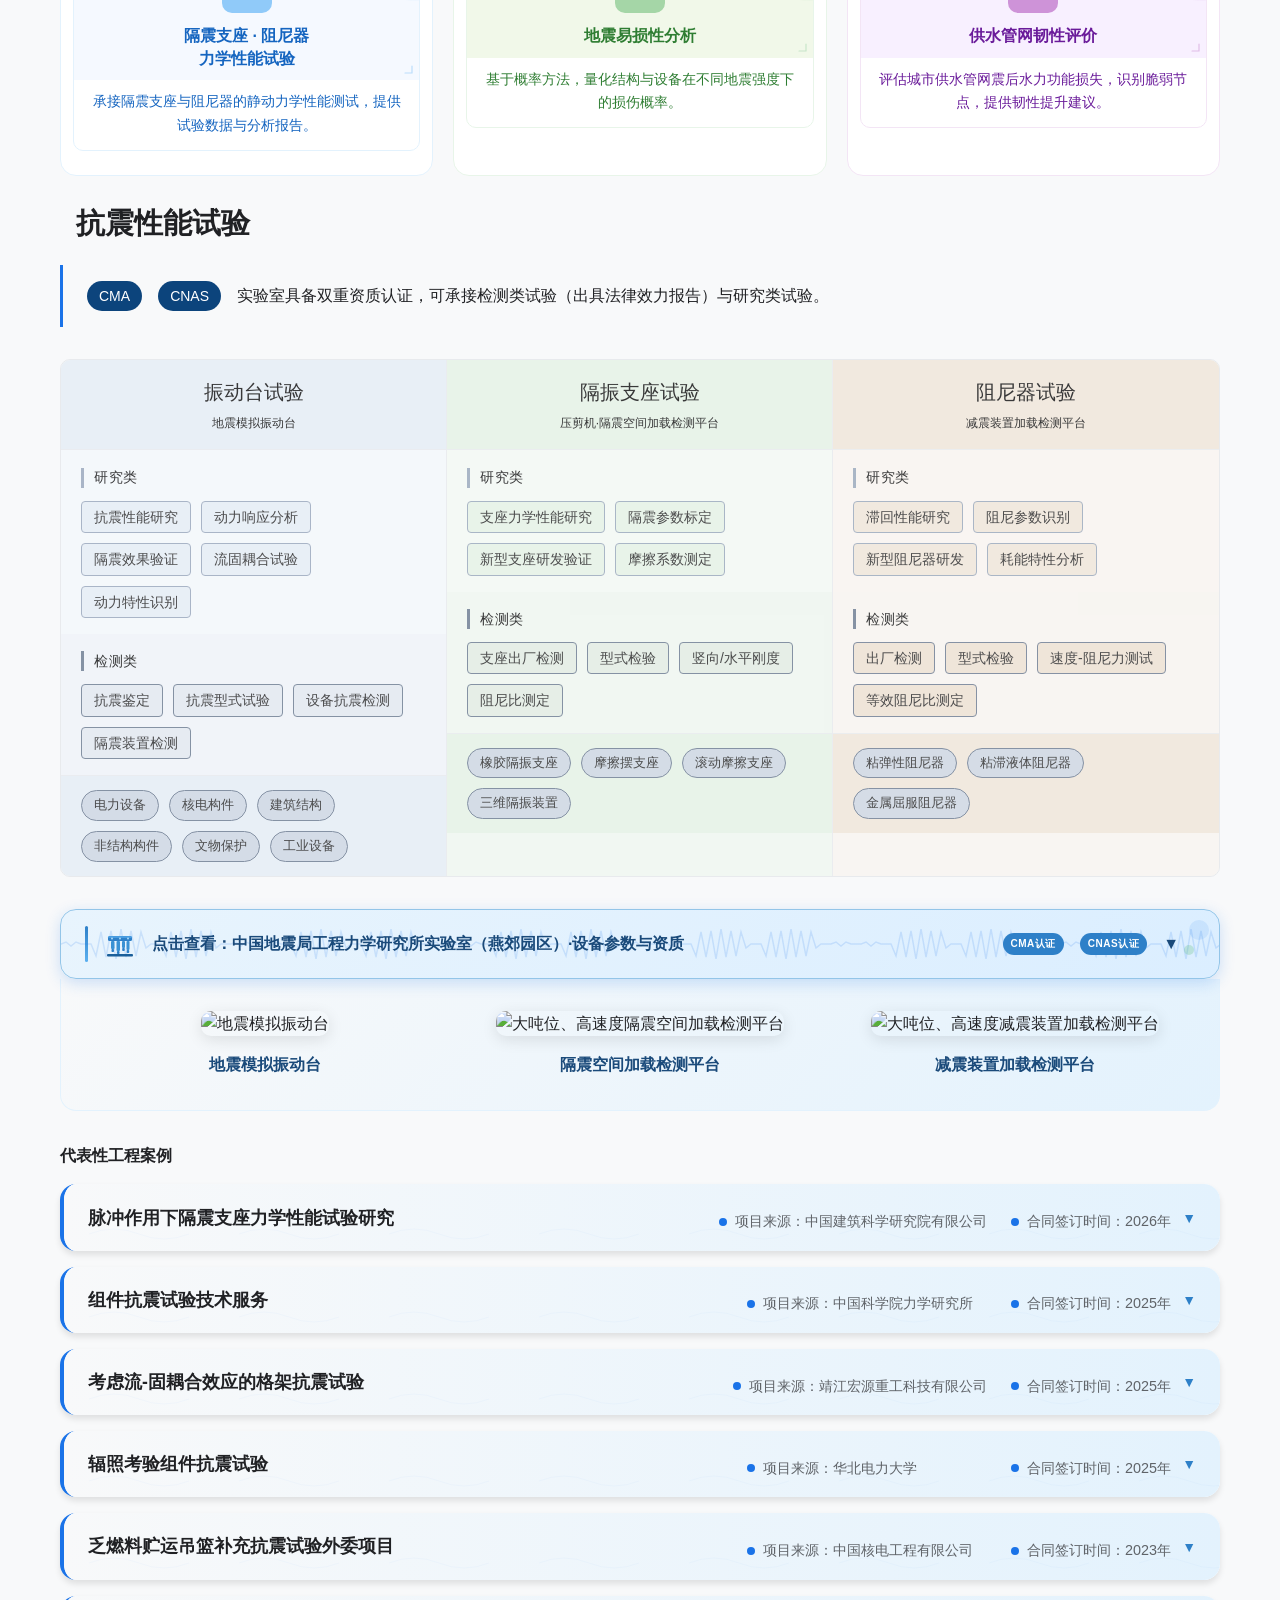
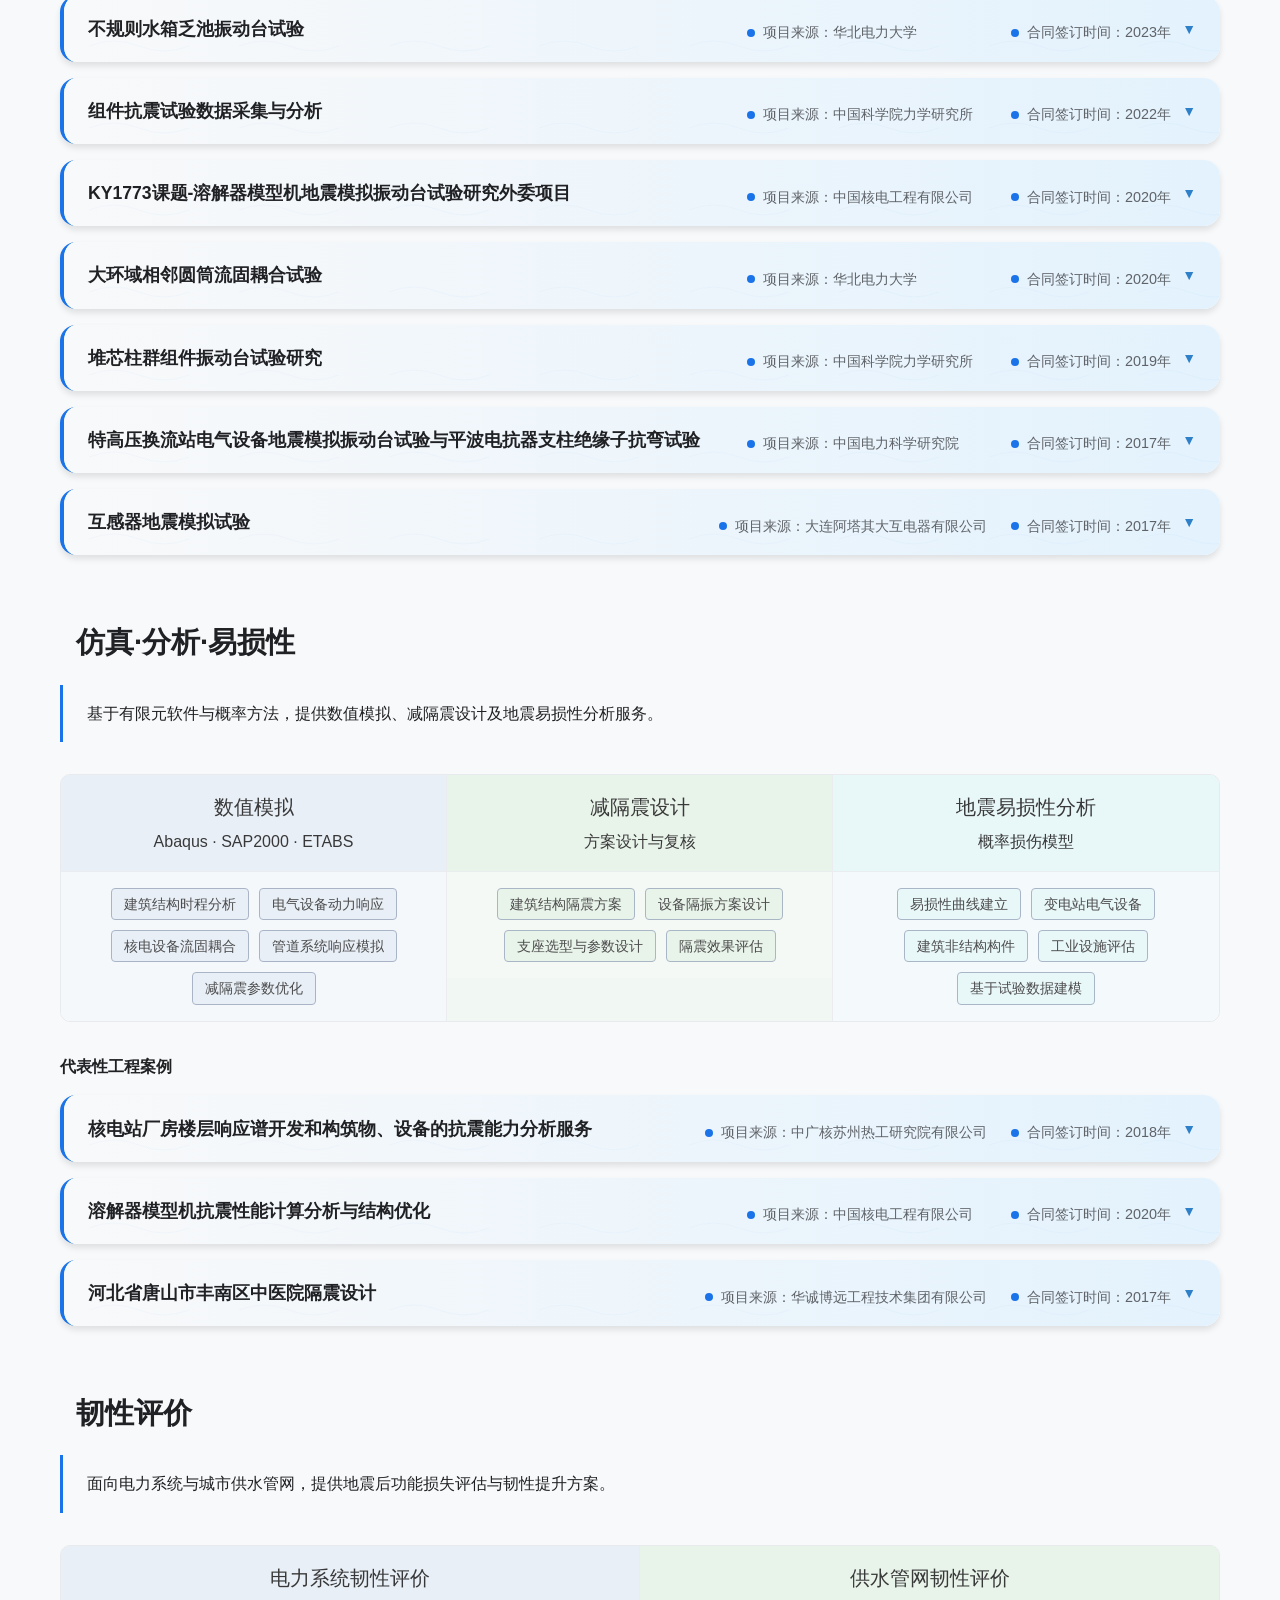
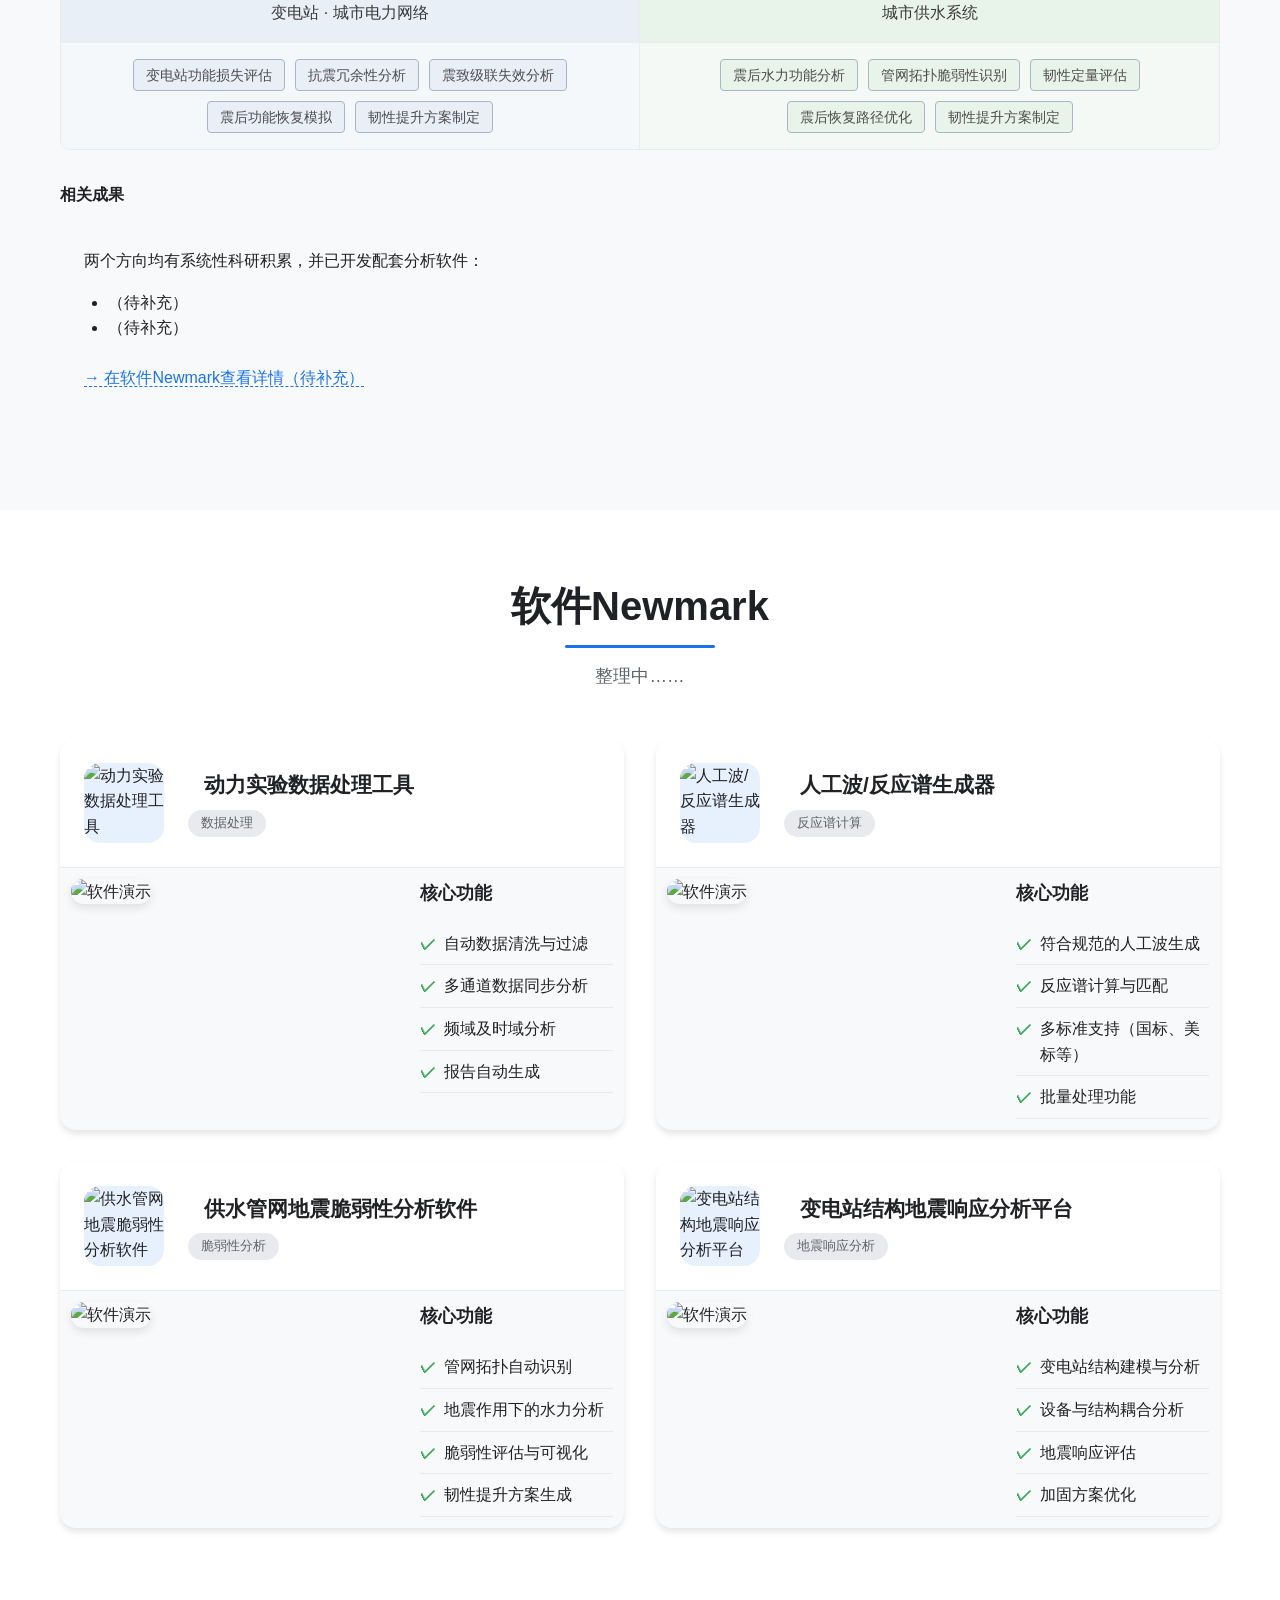
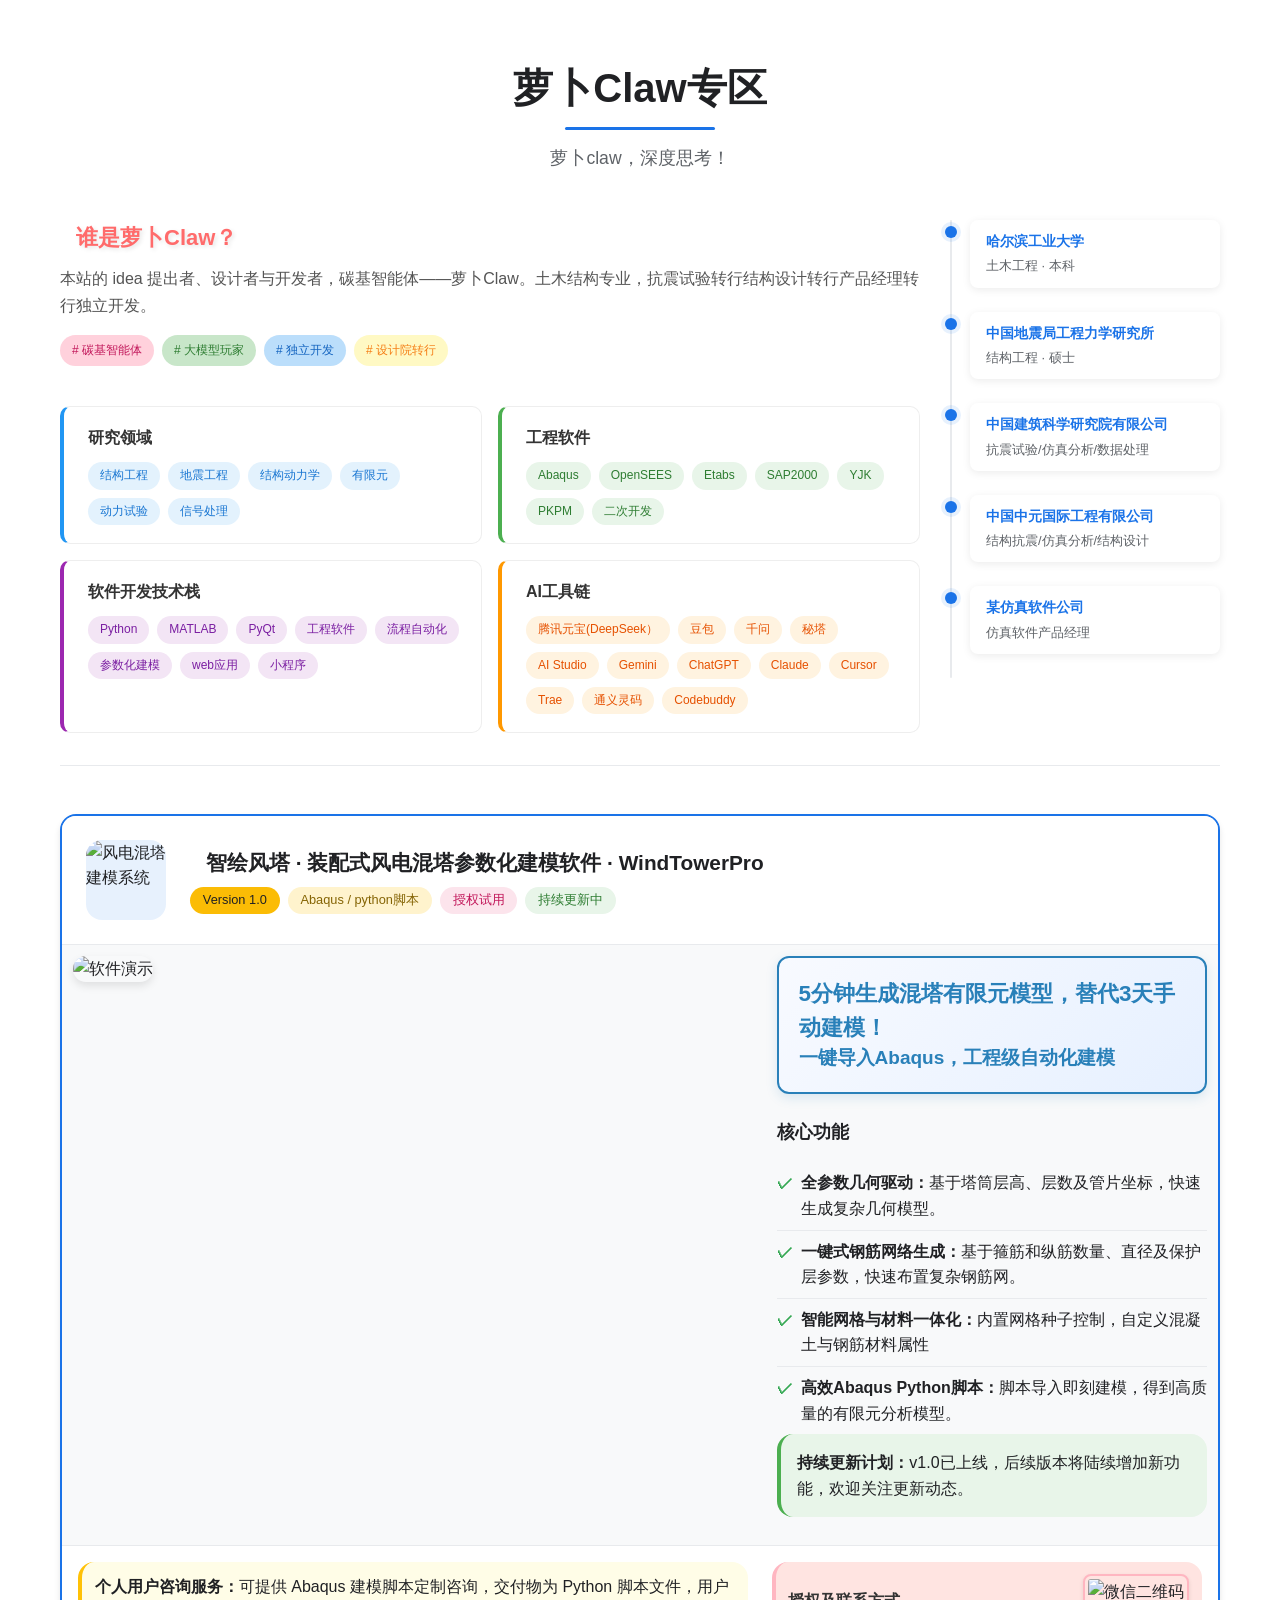
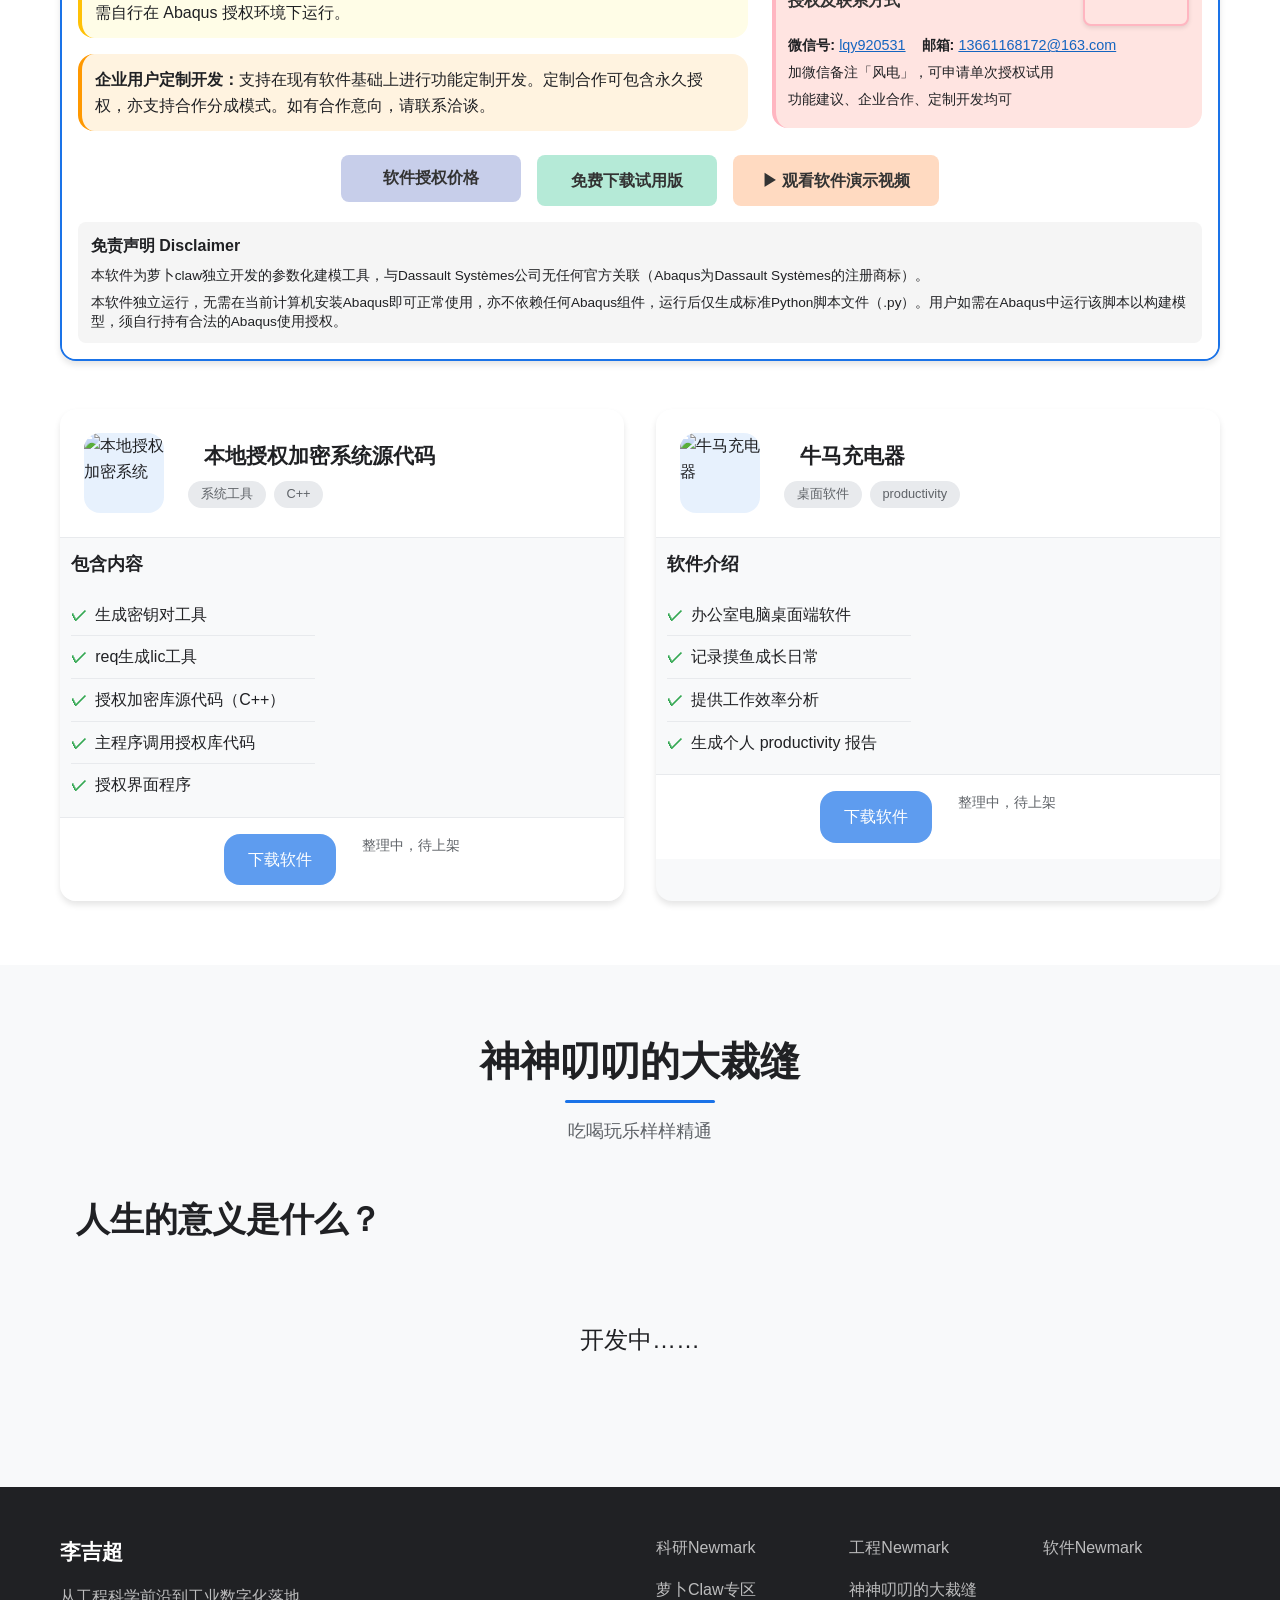
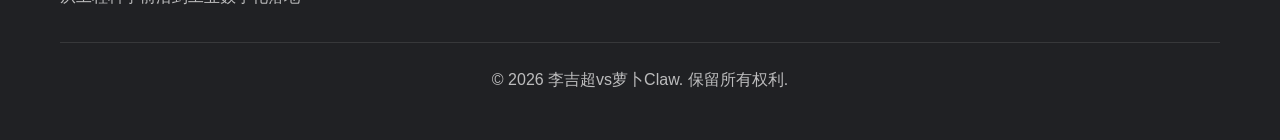
==== commit 1759bfad: "Add files via upload" ====
--- a/index.html
+++ b/index.html
@@ -2818,7 +2818,7 @@
                                 </div>
                               </div>
                             </div>
-                            <a href="https://github.com/luobo0531/lijichao/releases/download/v1.0/WindTowerPro.zip" style="background-color: #B5EAD7; color: #333333; border: none; border-radius: 8px; padding: 0.8rem 1.8rem; font-weight: 600; cursor: pointer; transition: all 0.3s ease; text-decoration: none; display: inline-block; min-width: 180px; text-align: center;" data-lang="zh" target="_blank">免费下载试用版</a>
+                            <a href="https://github.com/luobo0531/lijichao/releases/download/v1.0/WindTowerPro_version1.0.zip" style="background-color: #B5EAD7; color: #333333; border: none; border-radius: 8px; padding: 0.8rem 1.8rem; font-weight: 600; cursor: pointer; transition: all 0.3s ease; text-decoration: none; display: inline-block; min-width: 180px; text-align: center;" data-lang="zh" target="_blank">免费下载试用版</a>
                             <a href="https://bilibili.com" style="background-color: #FFDAC1; color: #333333; border: none; border-radius: 8px; padding: 0.8rem 1.8rem; font-weight: 600; cursor: pointer; transition: all 0.3s ease; text-decoration: none; display: inline-block; min-width: 180px; text-align: center;" target="_blank"><span class="play-icon">▶</span> 观看软件演示视频</a>
                         </div>
                         <div style="margin-top: 0.5rem; padding: 0.8rem; background-color: #f5f5f5; border-radius: 8px; font-size: 0.85rem; line-height: 1.4;">
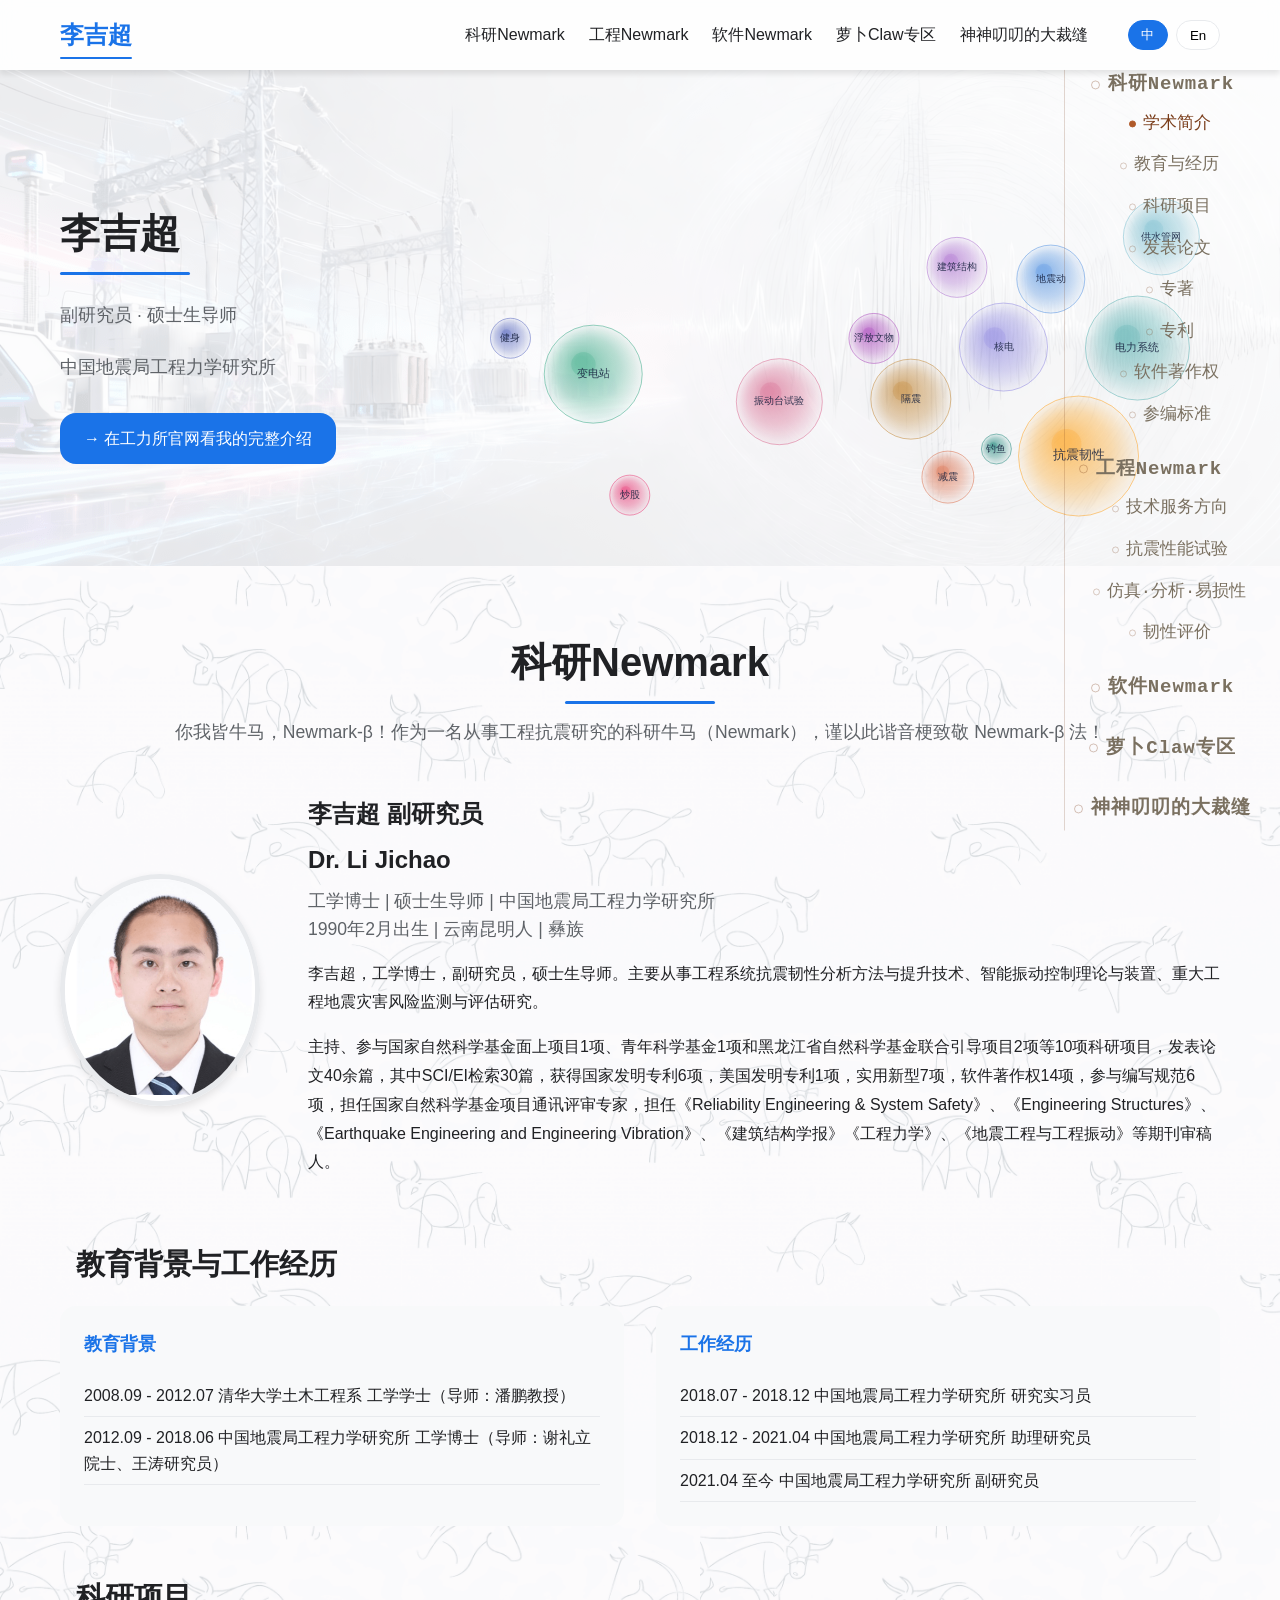
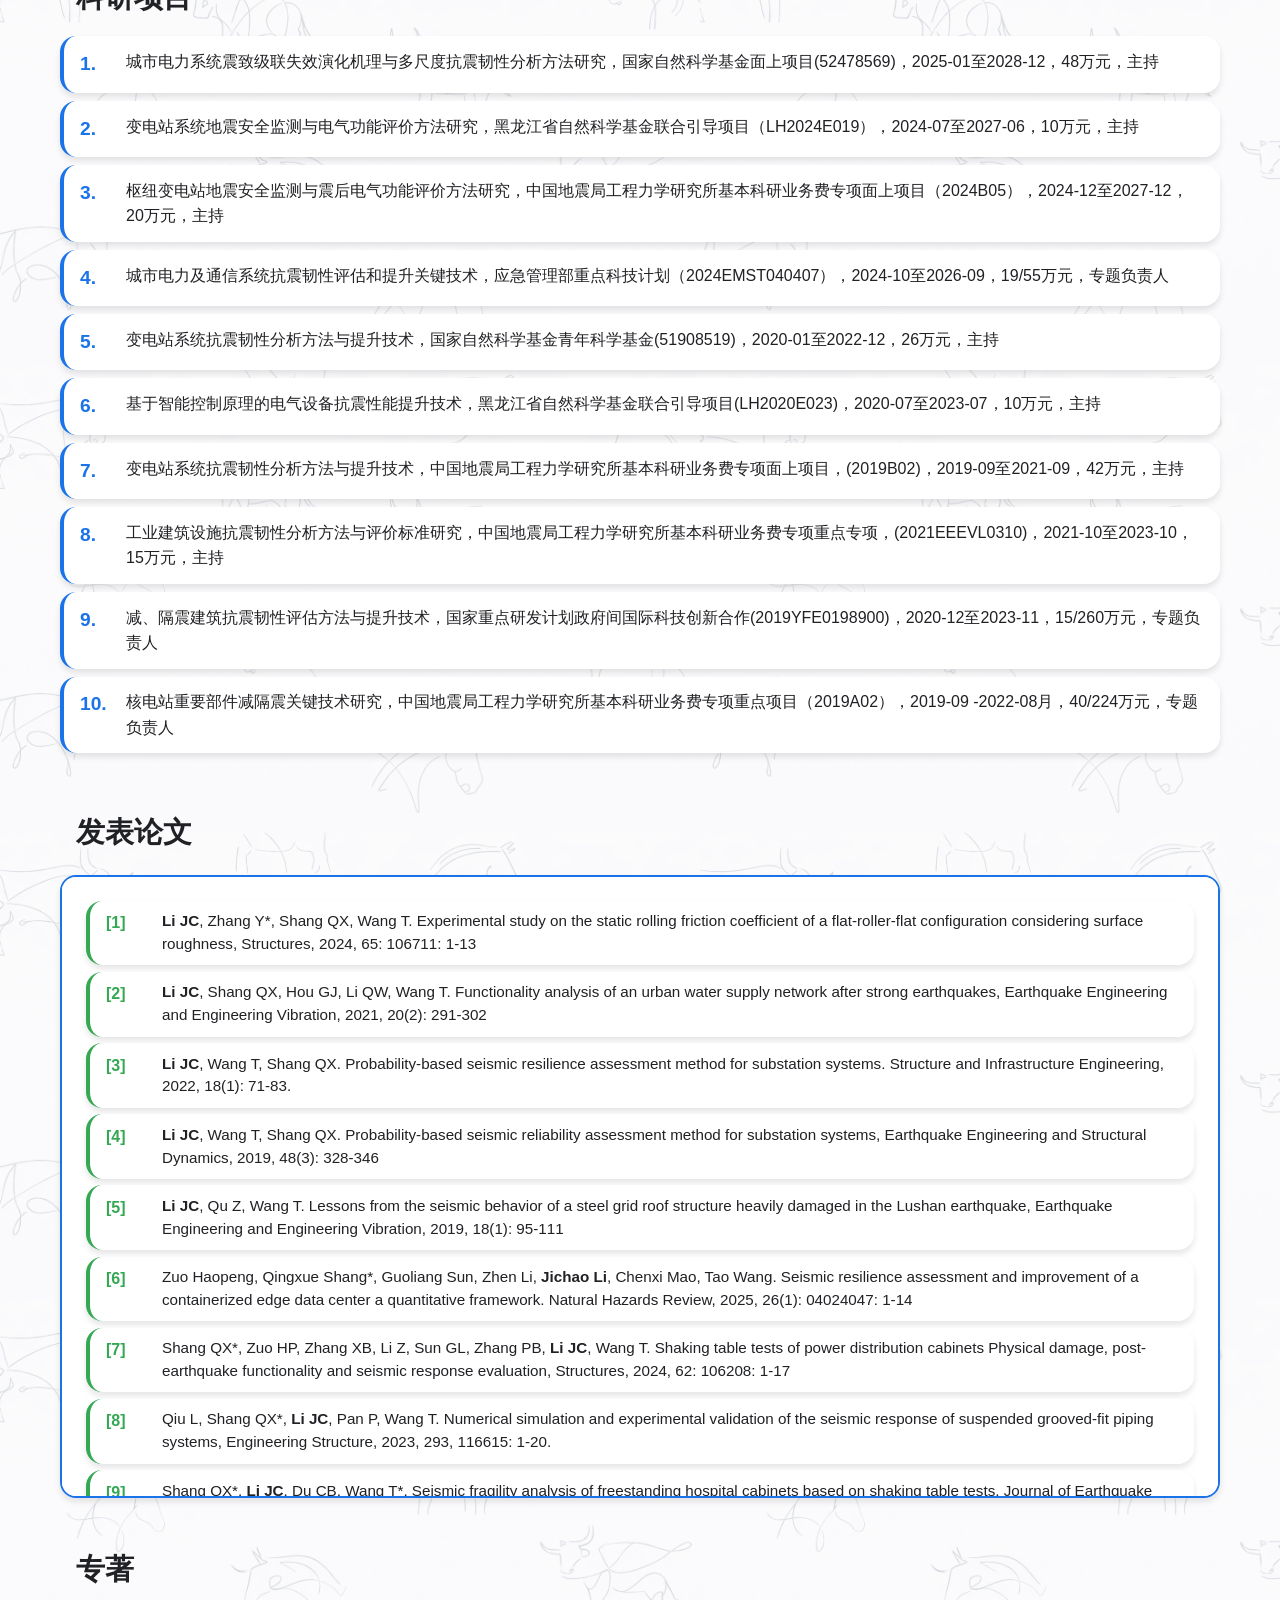
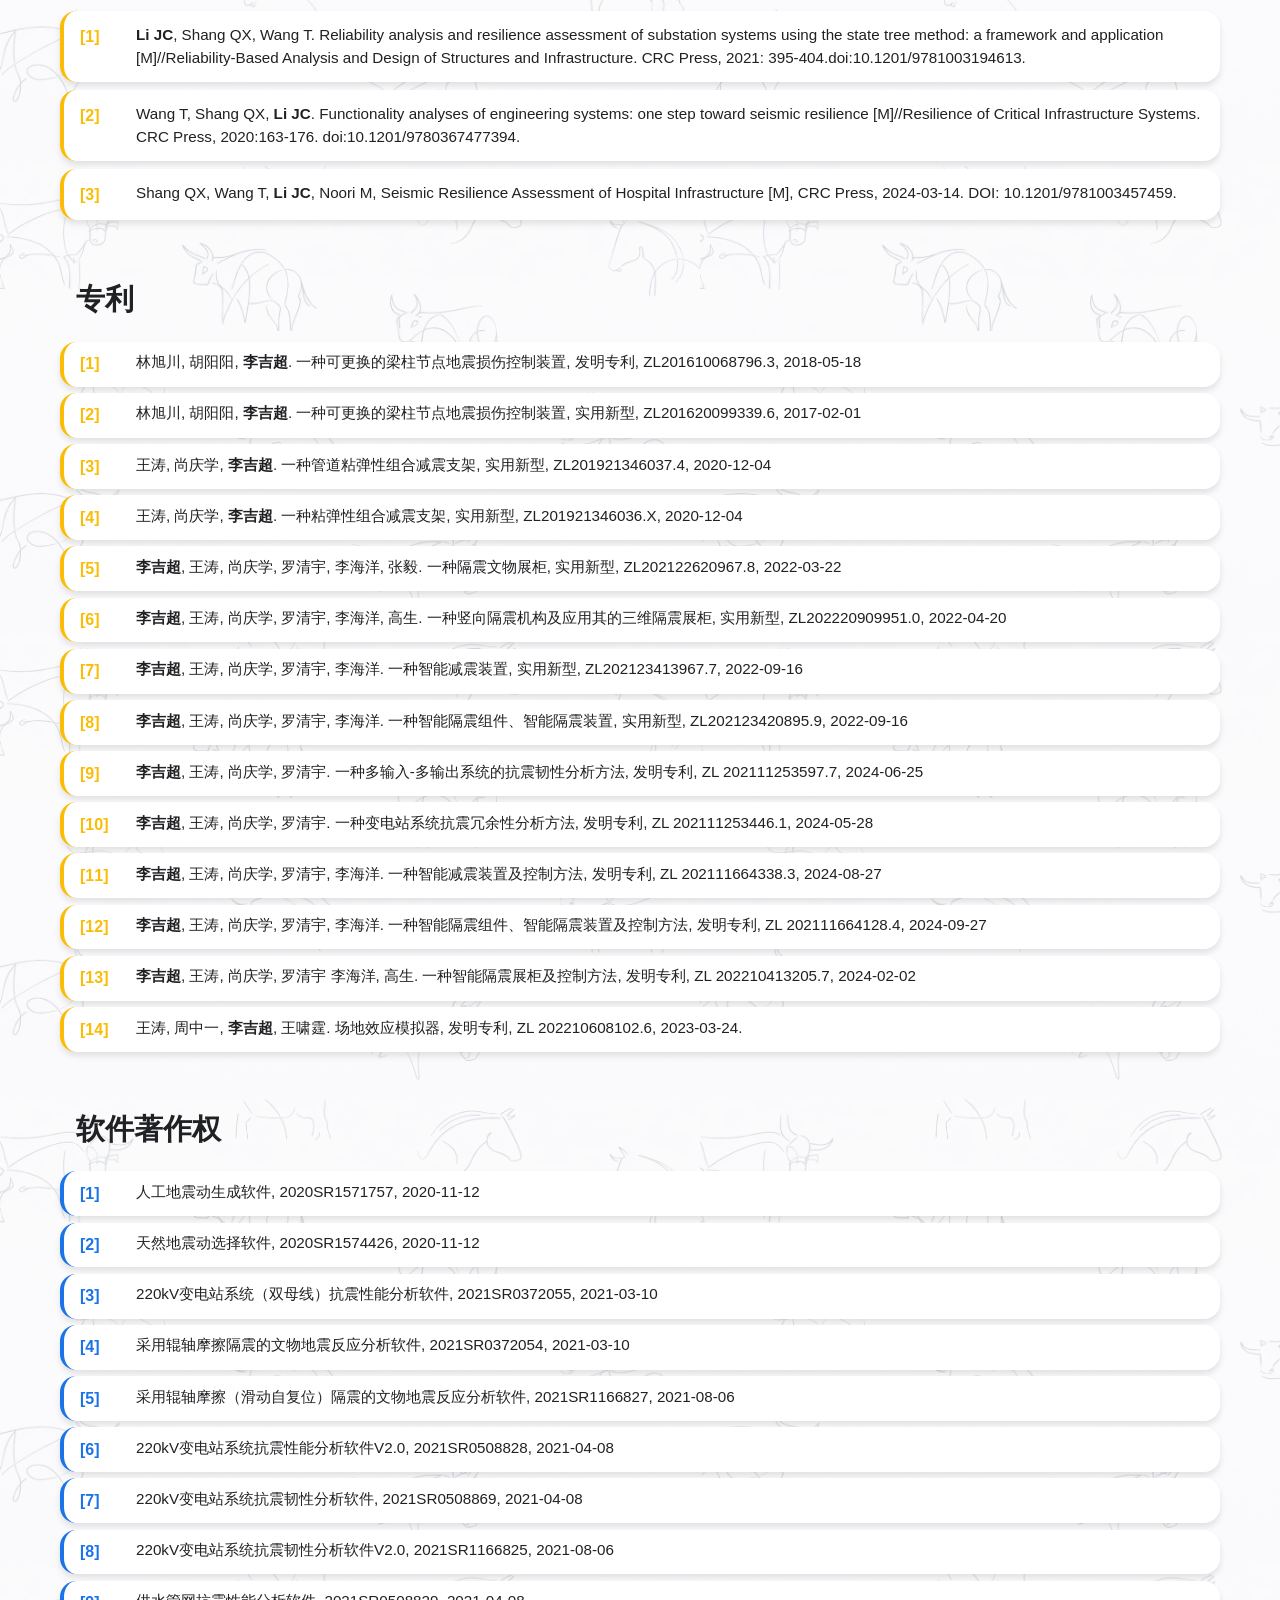
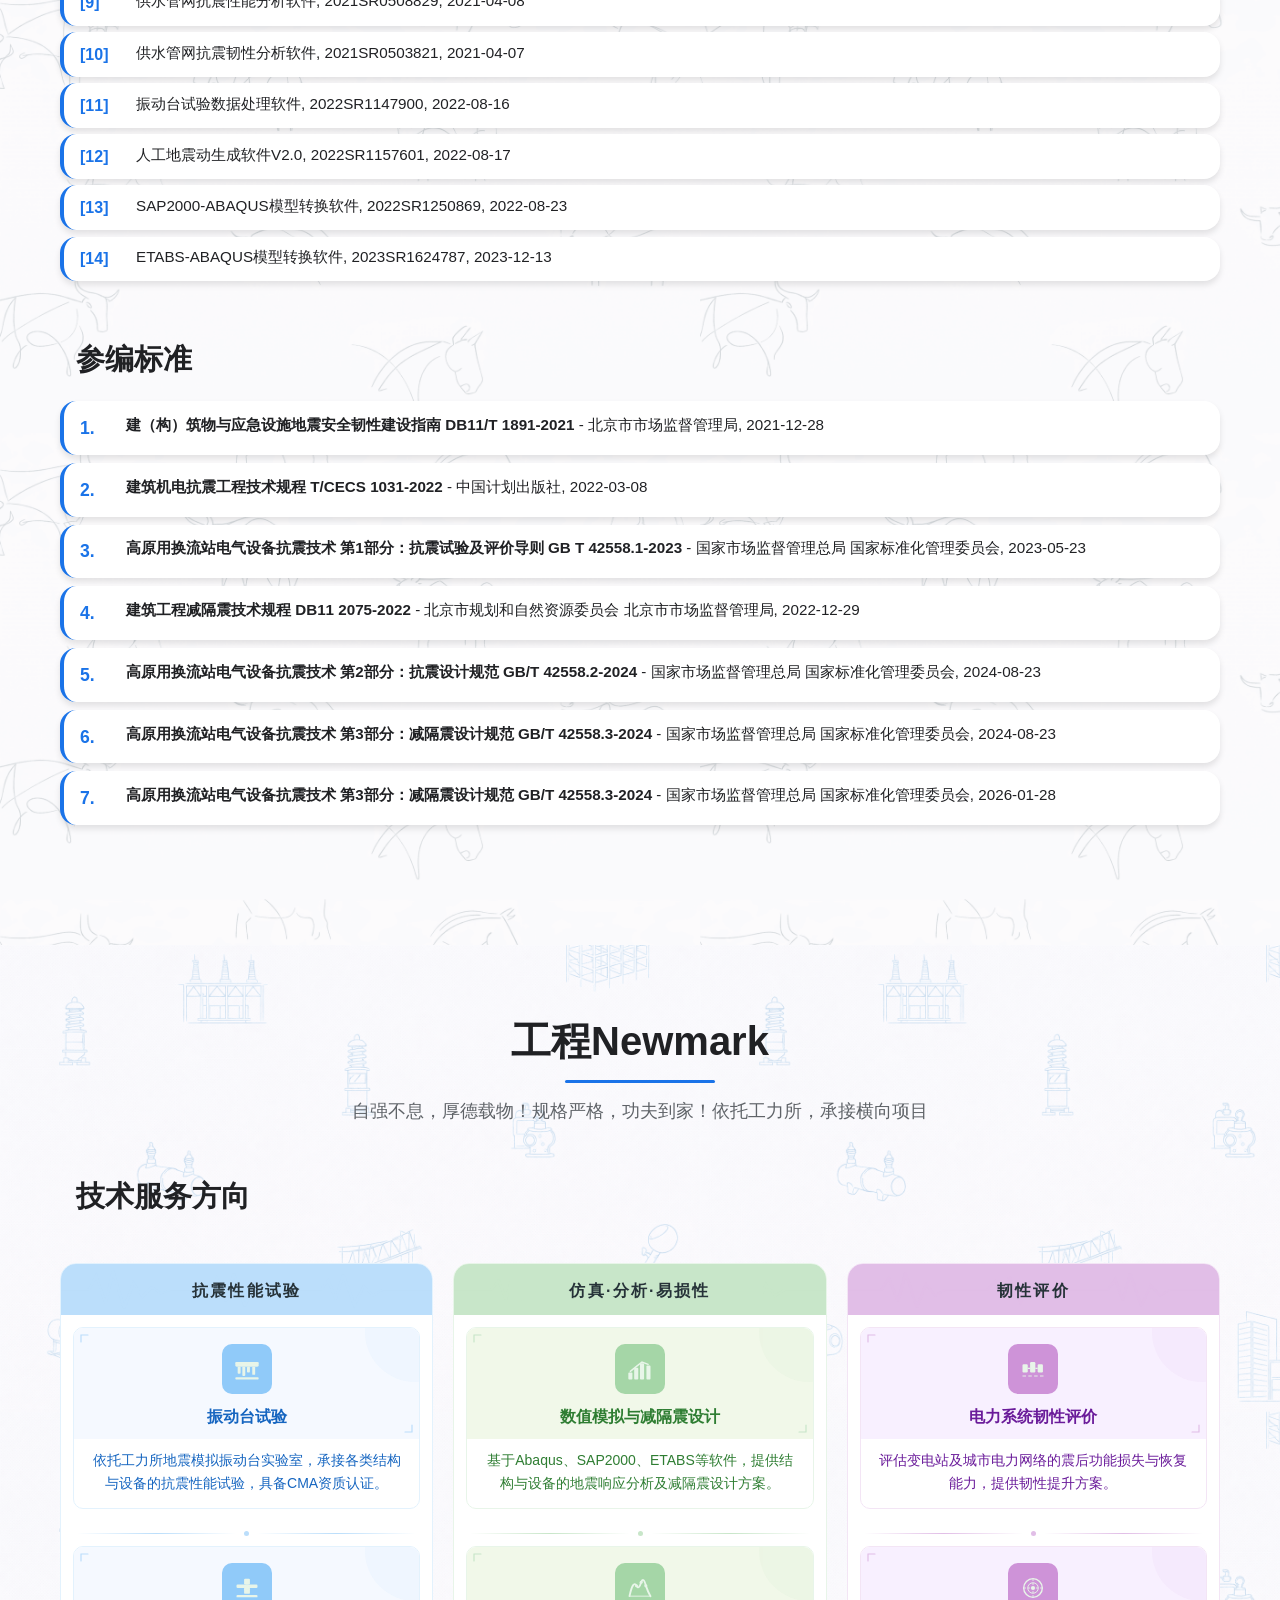
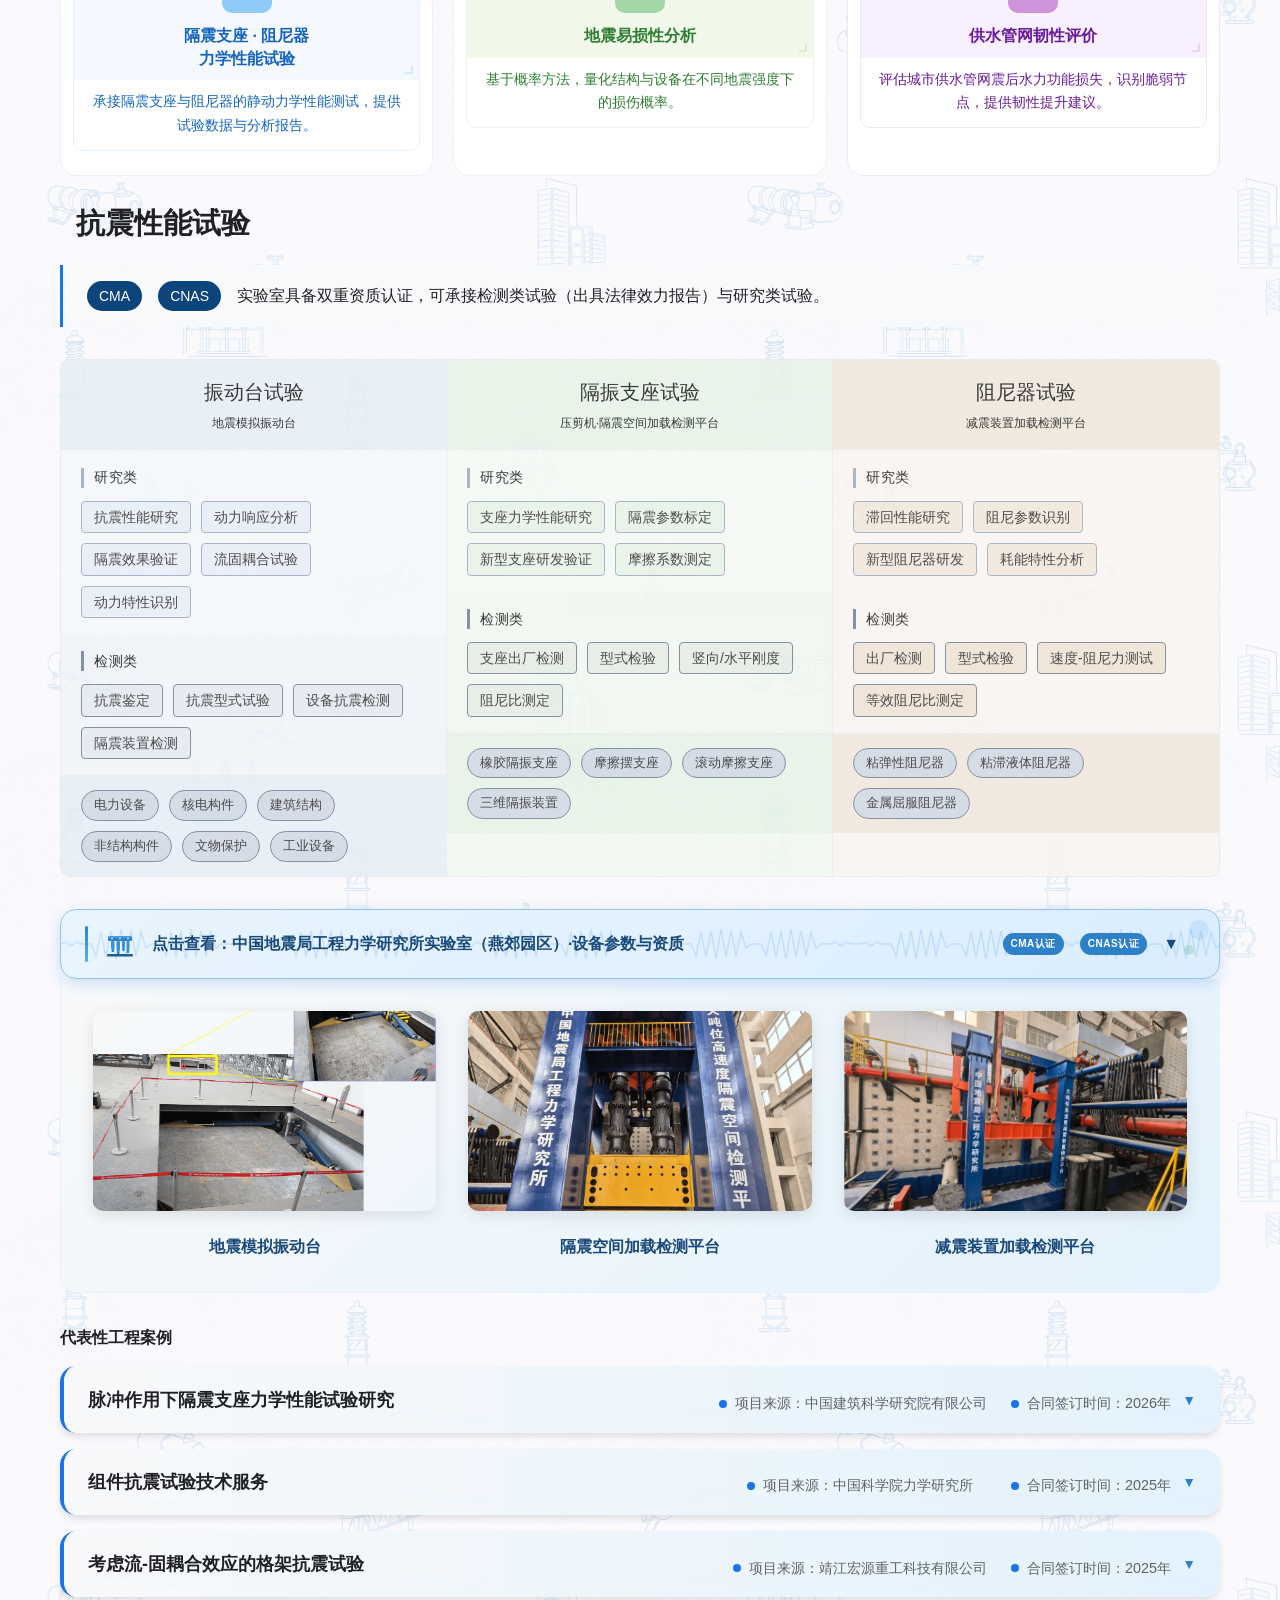
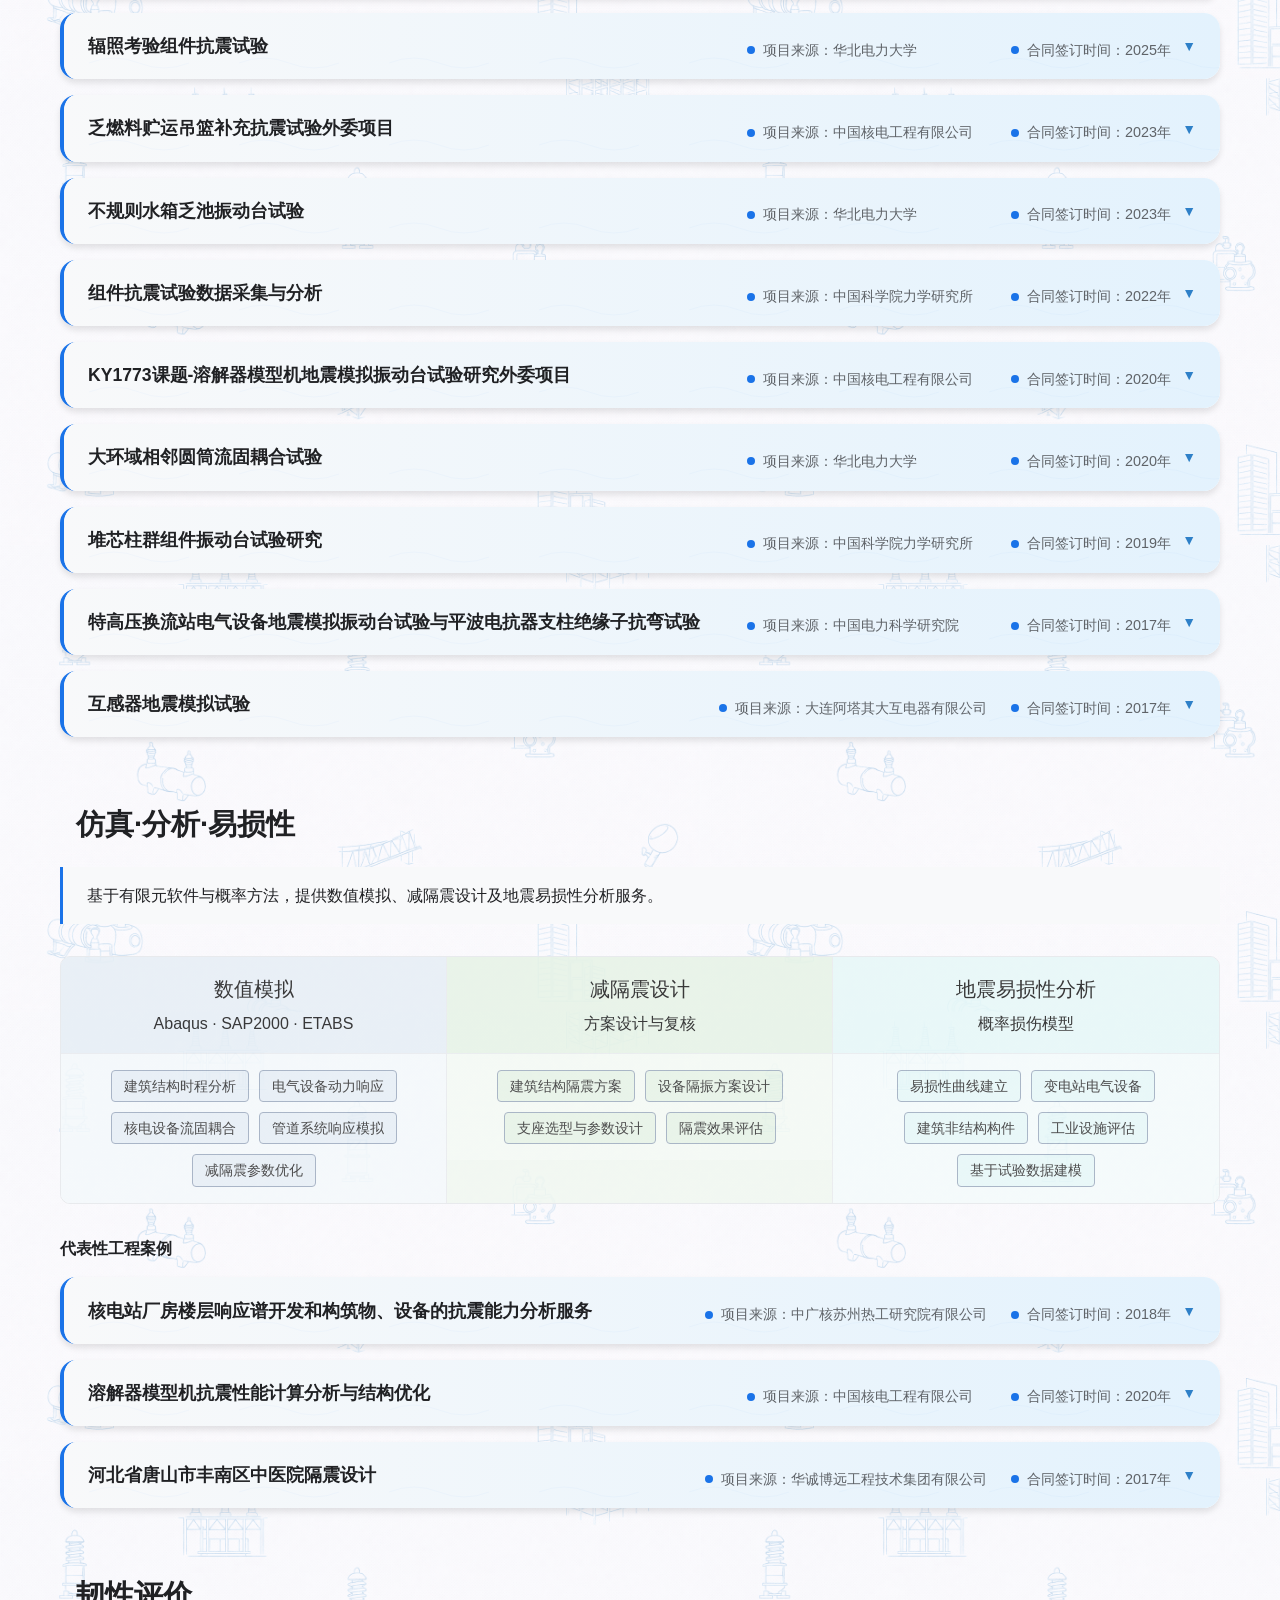
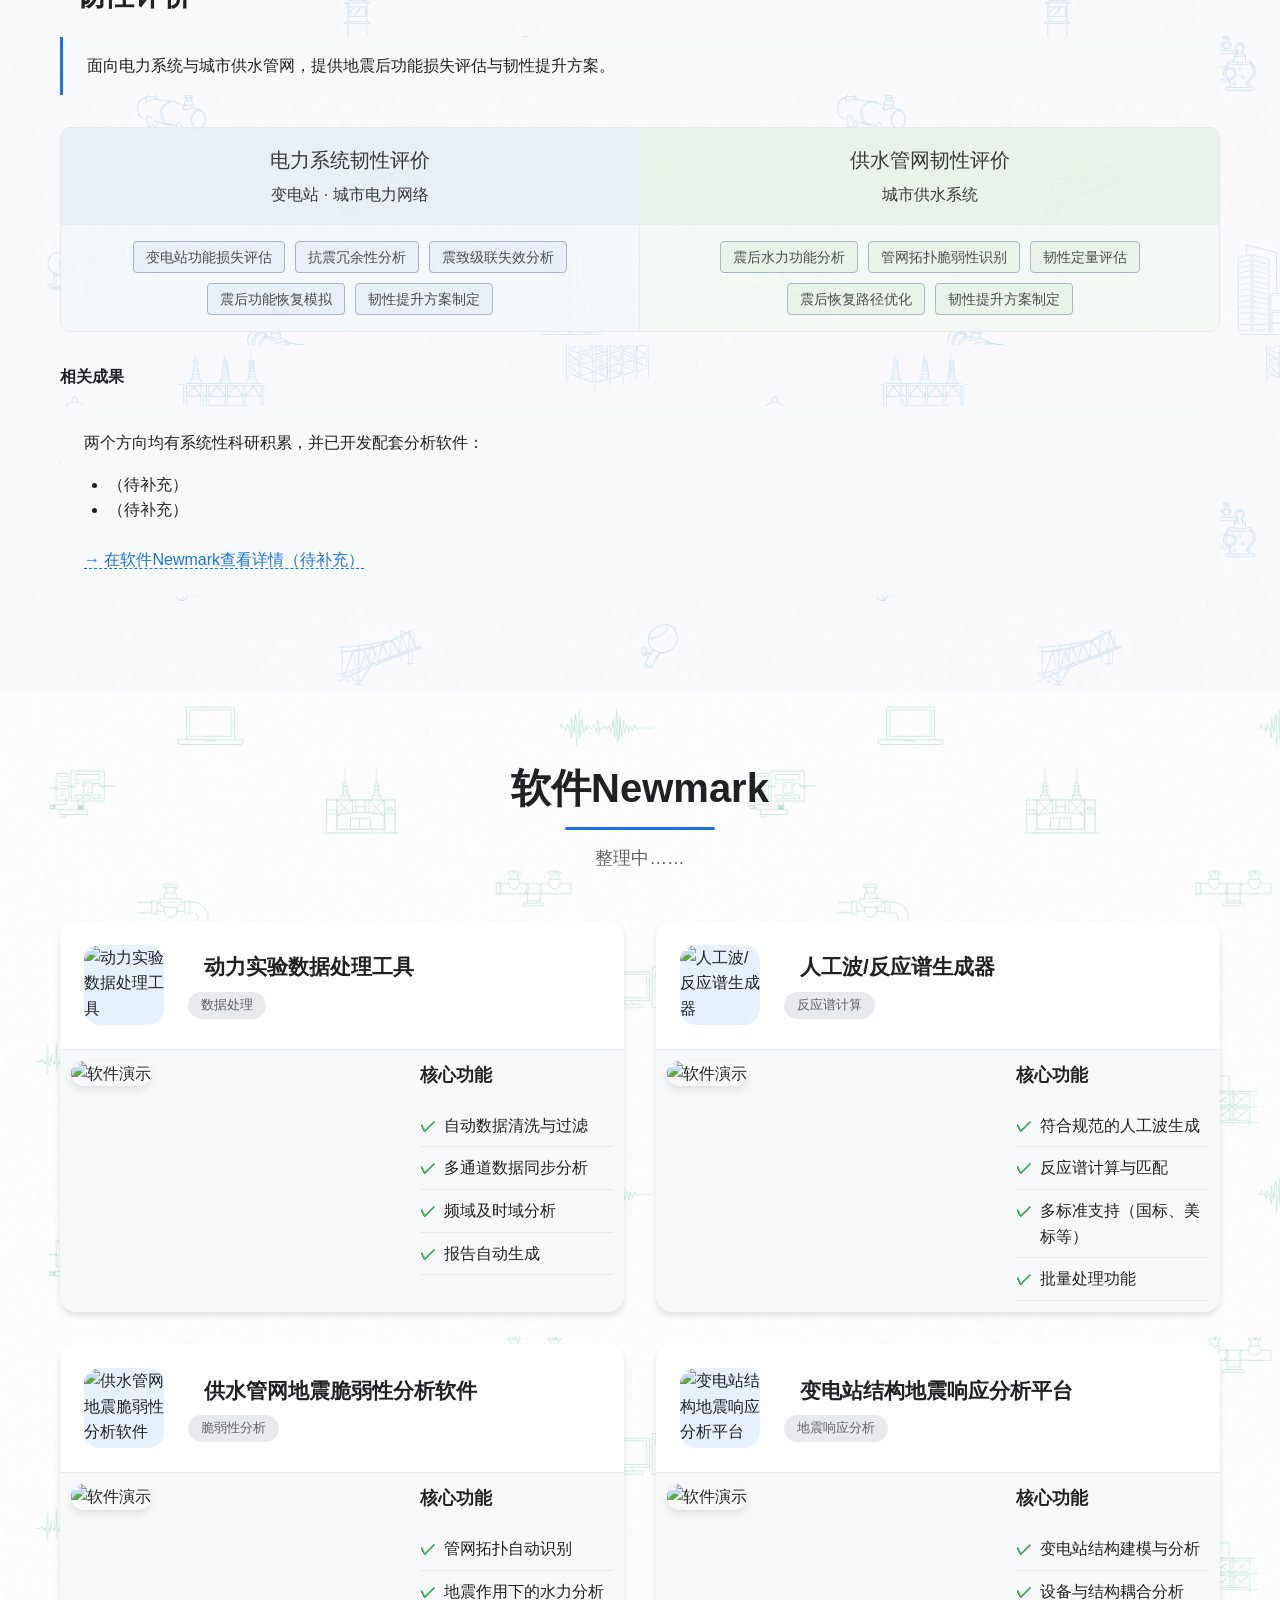
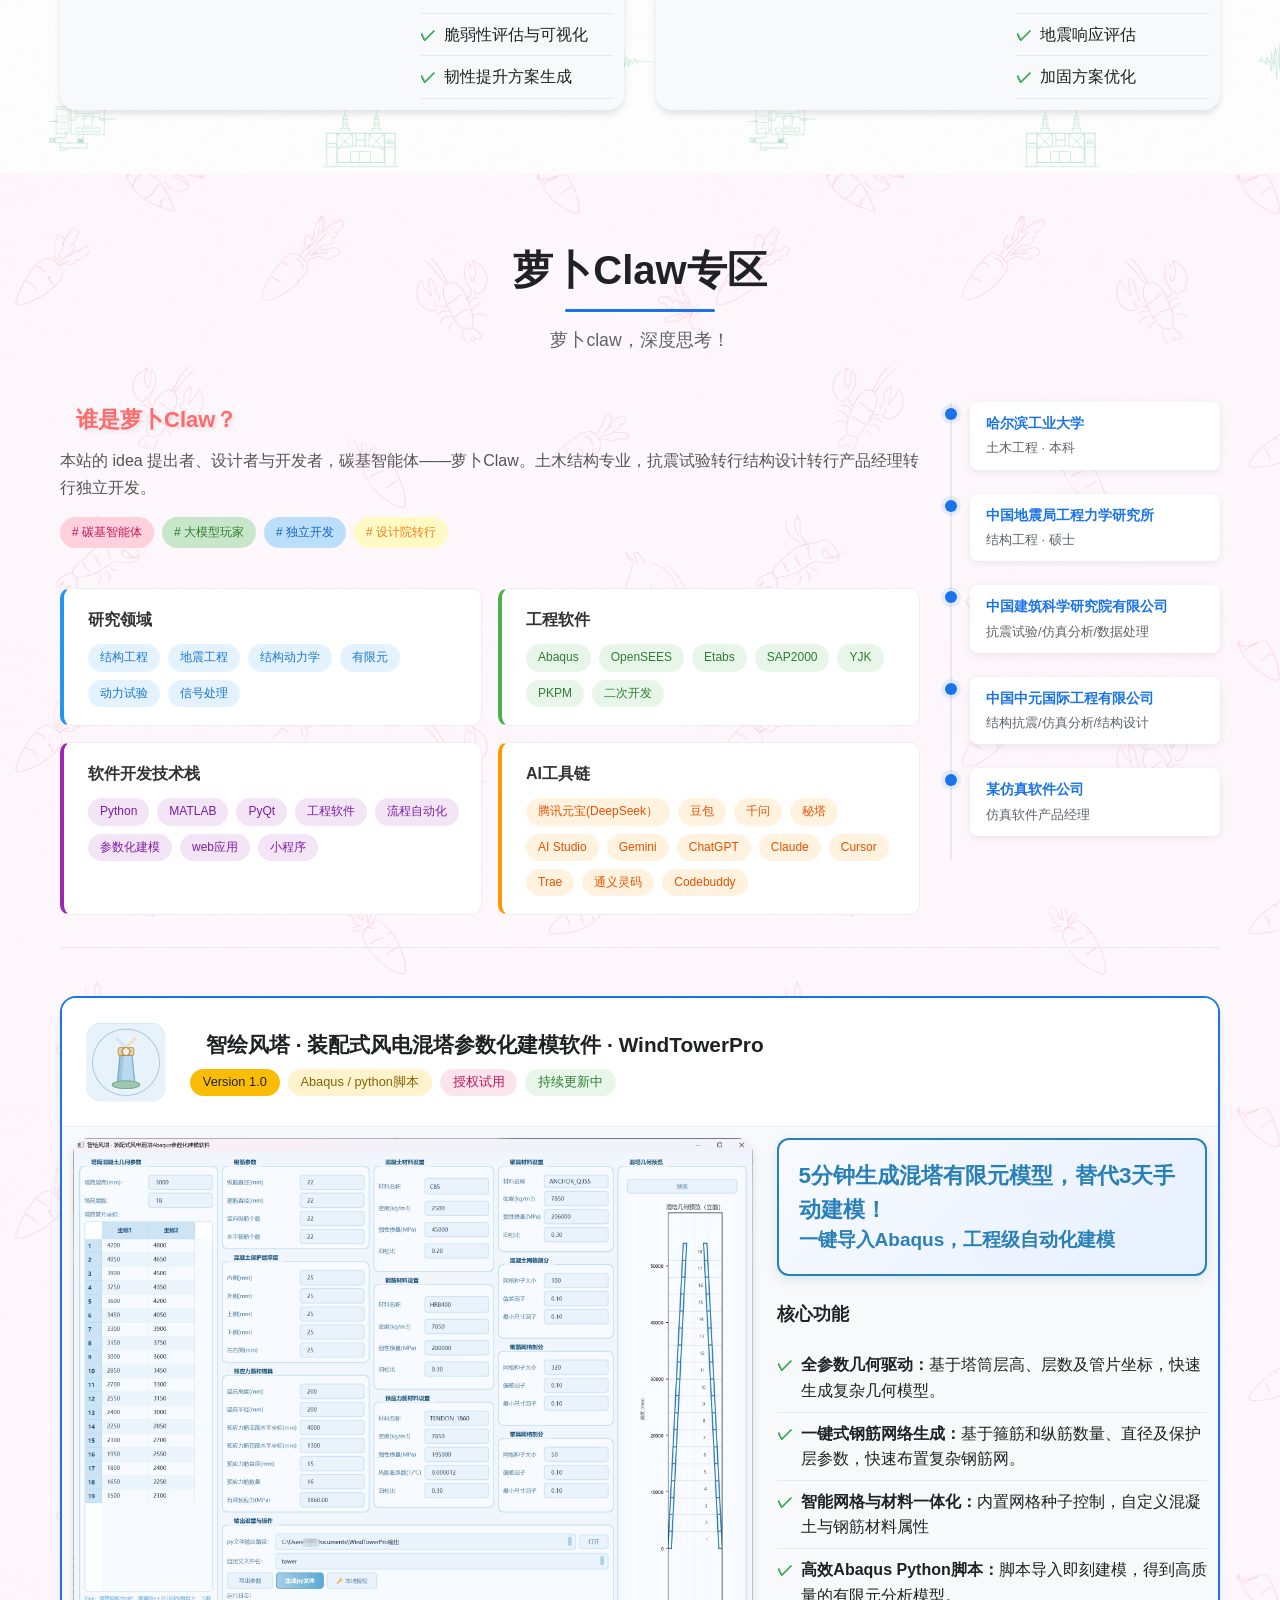
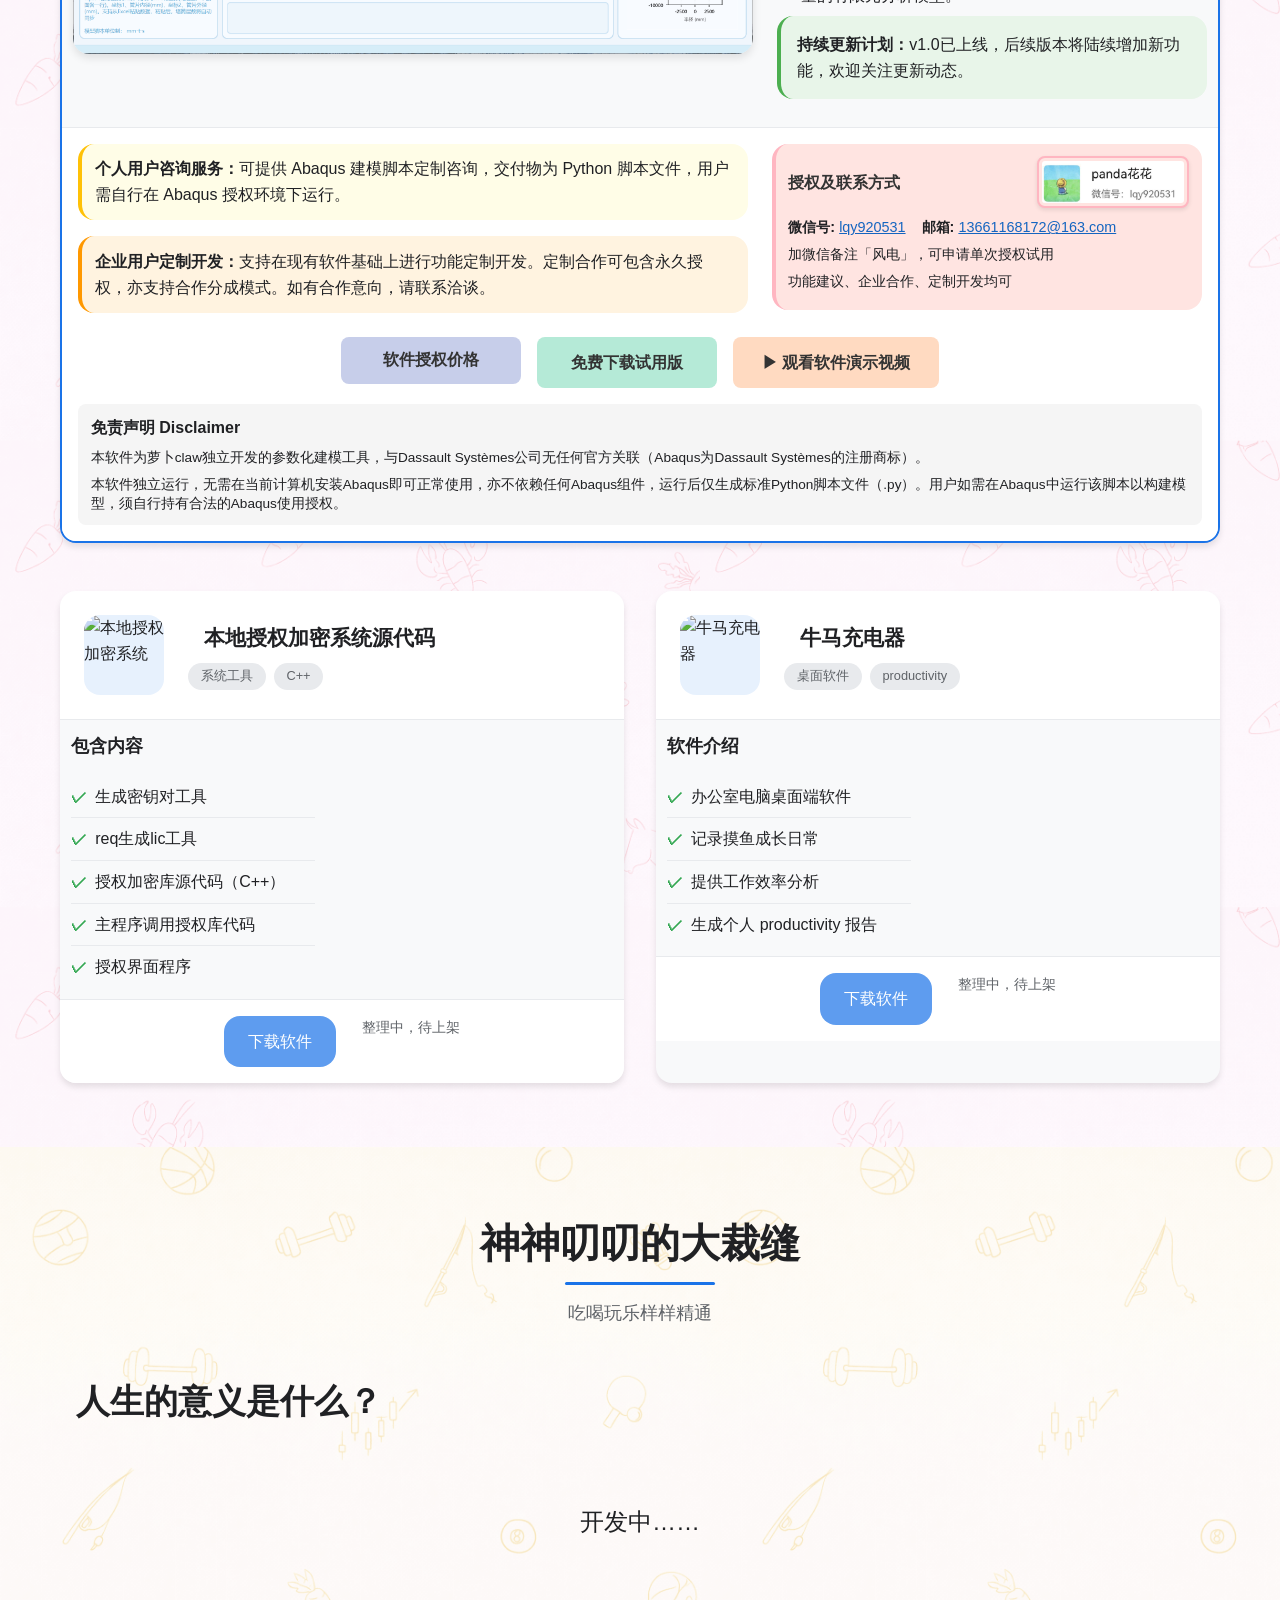
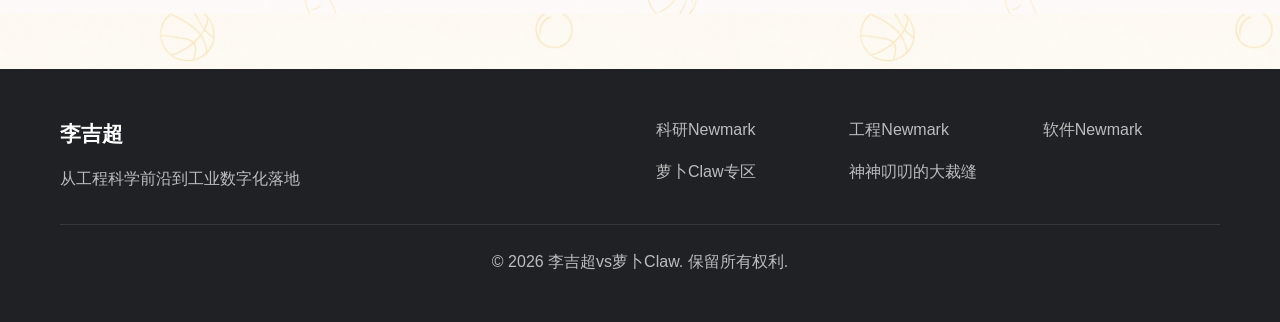
==== commit 9bcdfee6: "Add files via upload" ====
--- a/index.html
+++ b/index.html
@@ -267,7 +267,7 @@
             <!-- 个人简介 -->
             <div id="profile" class="profile-section">
                 <div class="profile-image">
-                    <img src="https://pigweb-1419007482.cos.ap-beijing.myqcloud.com/pig.png" alt="李吉超">
+                    <img src="images/pig.png" alt="李吉超">
                 </div>
                 <div class="profile-content">
                     <h3 data-lang="zh">李吉超 副研究员</h3>
@@ -1560,15 +1560,15 @@
                     <!-- 设备图片展示区域 -->
                     <div style="padding: 2rem; background: linear-gradient(135deg, #f8f9fa 0%, #e3f2fd 100%); border-radius: 0 0 16px 16px; border: 1px solid #e3f2fd; border-top: none; display: flex; flex-wrap: wrap; gap: 2rem; justify-content: center;">
                         <div style="text-align: center; flex: 1; min-width: 250px;">
-                            <img src="https://pigweb-1419007482.cos.ap-beijing.myqcloud.com/shaking%20table.png" alt="地震模拟振动台" style="width: 100%; height: 200px; object-fit: cover; border-radius: 10px; box-shadow: 0 4px 15px rgba(0,0,0,0.1); margin-bottom: 1rem;">
+                            <img src="images/shaking%20table.png" alt="地震模拟振动台" style="width: 100%; height: 200px; object-fit: cover; border-radius: 10px; box-shadow: 0 4px 15px rgba(0,0,0,0.1); margin-bottom: 1rem;">
                             <h4 style="color: #1a4a7a; font-weight: 600;">地震模拟振动台</h4>
                         </div>
                         <div style="text-align: center; flex: 1; min-width: 250px;">
-                            <img src="https://pigweb-1419007482.cos.ap-beijing.myqcloud.com/devise1.png" alt="大吨位、高速度隔震空间加载检测平台" style="width: 100%; height: 200px; object-fit: cover; border-radius: 10px; box-shadow: 0 4px 15px rgba(0,0,0,0.1); margin-bottom: 1rem;">
+                            <img src="images/devise1.png" alt="大吨位、高速度隔震空间加载检测平台" style="width: 100%; height: 200px; object-fit: cover; border-radius: 10px; box-shadow: 0 4px 15px rgba(0,0,0,0.1); margin-bottom: 1rem;">
                             <h4 style="color: #1a4a7a; font-weight: 600;">隔震空间加载检测平台</h4>
                         </div>
                         <div style="text-align: center; flex: 1; min-width: 250px;">
-                            <img src="https://pigweb-1419007482.cos.ap-beijing.myqcloud.com/devise2.png" alt="大吨位、高速度减震装置加载检测平台" style="width: 100%; height: 200px; object-fit: cover; border-radius: 10px; box-shadow: 0 4px 15px rgba(0,0,0,0.1); margin-bottom: 1rem;">
+                            <img src="images/devise2.png" alt="大吨位、高速度减震装置加载检测平台" style="width: 100%; height: 200px; object-fit: cover; border-radius: 10px; box-shadow: 0 4px 15px rgba(0,0,0,0.1); margin-bottom: 1rem;">
                             <h4 style="color: #1a4a7a; font-weight: 600;">减震装置加载检测平台</h4>
                         </div>
                     </div>
@@ -2653,7 +2653,7 @@
             <div class="software-item featured">
                 <div class="software-header">
                     <div class="software-icon">
-                        <img src="https://pigweb-1419007482.cos.ap-beijing.myqcloud.com/windlogo.png" alt="风电混塔建模系统">
+                        <img src="images/windlogo.png" alt="风电混塔建模系统">
                     </div>
                     <div class="software-info">
                         <h3 data-lang="zh">智绘风塔 · 装配式风电混塔参数化建模软件 · WindTowerPro</h3>
@@ -2667,7 +2667,7 @@
                 </div>
                 <div class="software-content">
                     <div class="software-demo">
-                        <img src="https://pigweb-1419007482.cos.ap-beijing.myqcloud.com/windtower.png" alt="软件演示">
+                        <img src="images/windtower.png" alt="软件演示">
                     </div>
                     <div class="software-description">
                         <div class="software-intro" style="border: 2px solid #2980B9; border-radius: 12px; padding: 1.2rem; background: linear-gradient(135deg, #F8FAFF 0%, #E6F0FF 100%); box-shadow: 0 4px 12px rgba(41, 128, 185, 0.15); margin-bottom: 1.5rem;">
@@ -2701,7 +2701,7 @@
                                     <div class="info-card" style="background-color: #FFE4E1; border-left: 4px solid #FFB6C1; padding: 0.8rem;">
                                         <div style="display: flex; align-items: center; margin-bottom: 0.5rem;">
                                             <h4 style="font-weight: bold; color: #333; margin: 0; flex: 1; font-size: 1rem;">授权及联系方式</h4>
-                                            <img src="https://pigweb-1419007482.cos.ap-beijing.myqcloud.com/WeChatluobo.jpg" alt="微信二维码" style="height: 52px; width: auto; margin-left: 1rem; border: 2px solid #FFB6C1; border-radius: 8px; padding: 3px; background: #FFE4E1; box-shadow: 0 2px 4px rgba(0,0,0,0.1);"/>
+                                            <img src="images/WeChatluobo.jpg" alt="微信二维码" style="height: 52px; width: auto; margin-left: 1rem; border: 2px solid #FFB6C1; border-radius: 8px; padding: 3px; background: #FFE4E1; box-shadow: 0 2px 4px rgba(0,0,0,0.1);"/>
                                         </div>
                                         <div style="display: flex; flex-wrap: wrap; gap: 1rem; margin-bottom: 0.3rem;">
                                             <p style="margin: 0; font-size: 0.9rem;"><strong>微信号:</strong> <a href="#" style="color: #1565C0;">lqy920531</a></p>
--- a/style.css
+++ b/style.css
@@ -186,7 +186,7 @@
     left: 0;
     width: 100%;
     height: 100%;
-    background: url('https://pigweb-1419007482.cos.ap-beijing.myqcloud.com/background.png') no-repeat center center;
+    background: url('images/background.png') no-repeat center center;
     background-size: cover;
     z-index: 0;
 }
@@ -361,7 +361,7 @@
 
 /* 学术影响力板块 */
 .academic {
-    background-image: url('https://pigweb-1419007482.cos.ap-beijing.myqcloud.com/Newmark.png');
+    background-image: url('images/Newmark.png');
     background-repeat: repeat;
     background-size: 700px;
     background-color: white;
@@ -918,7 +918,7 @@
 
 /* 工程技术服务板块 */
 .engineering {
-    background-image: url('https://pigweb-1419007482.cos.ap-beijing.myqcloud.com/gongcheng.png');
+    background-image: url('images/gongcheng.png');
     background-repeat: repeat;
     background-size: 700px;
     background-color: var(--light-color);
@@ -1063,7 +1063,7 @@
 
 /* 软件商店板块 */
 .software-store {
-    background-image: url('https://pigweb-1419007482.cos.ap-beijing.myqcloud.com/ruanjian.png');
+    background-image: url('images/ruanjian.png');
     background-repeat: repeat;
     background-size: 700px;
     background-color: white;
@@ -1352,7 +1352,7 @@
 
 /* 萝卜Claw专区板块 */
 .toys-section {
-    background-image: url('https://pigweb-1419007482.cos.ap-beijing.myqcloud.com/萝卜claw.png');
+    background-image: url('images/萝卜claw.png');
     background-repeat: repeat;
     background-size: 700px;
     background-color: white;
@@ -1704,7 +1704,7 @@
 
 /* 合作联系板块 */
 .contact {
-    background-image: url('https://pigweb-1419007482.cos.ap-beijing.myqcloud.com/caifeng.png');
+    background-image: url('images/caifeng.png');
     background-repeat: repeat;
     background-size: 700px;
     background-color: var(--light-color);
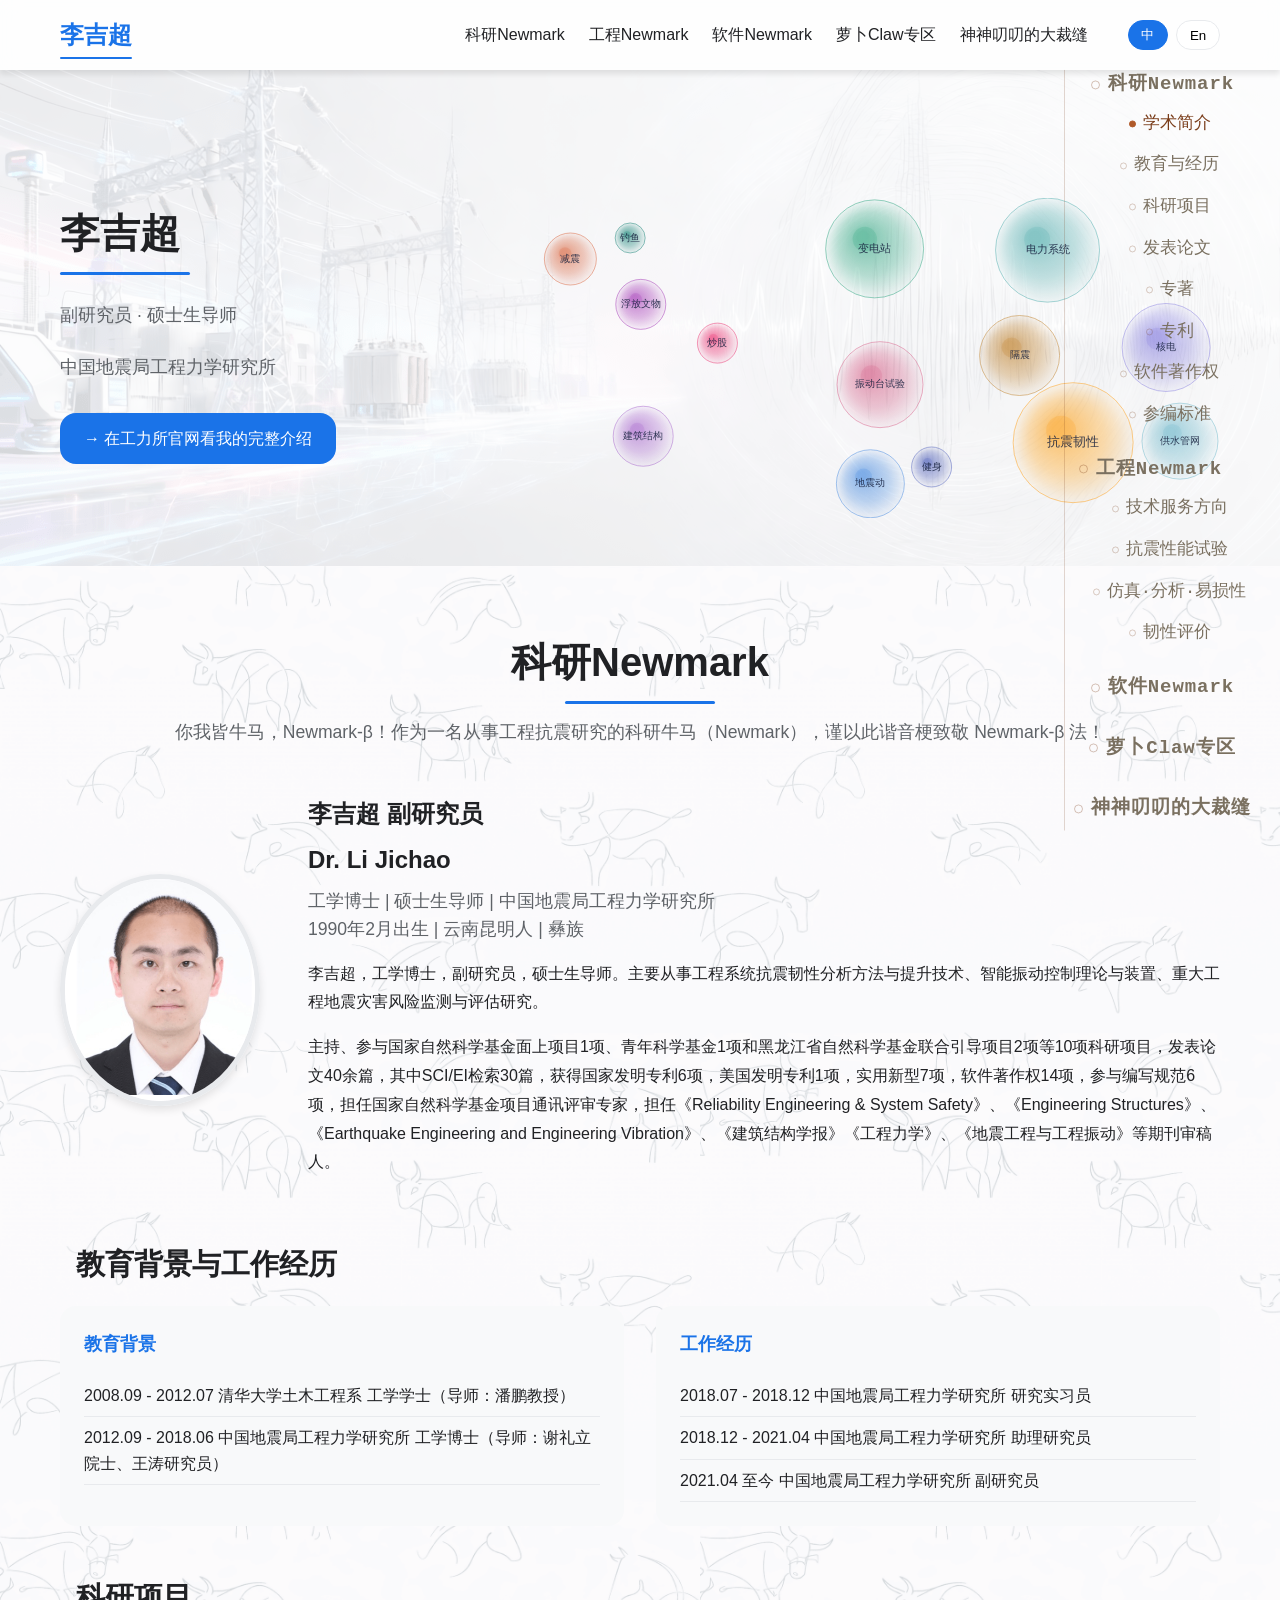
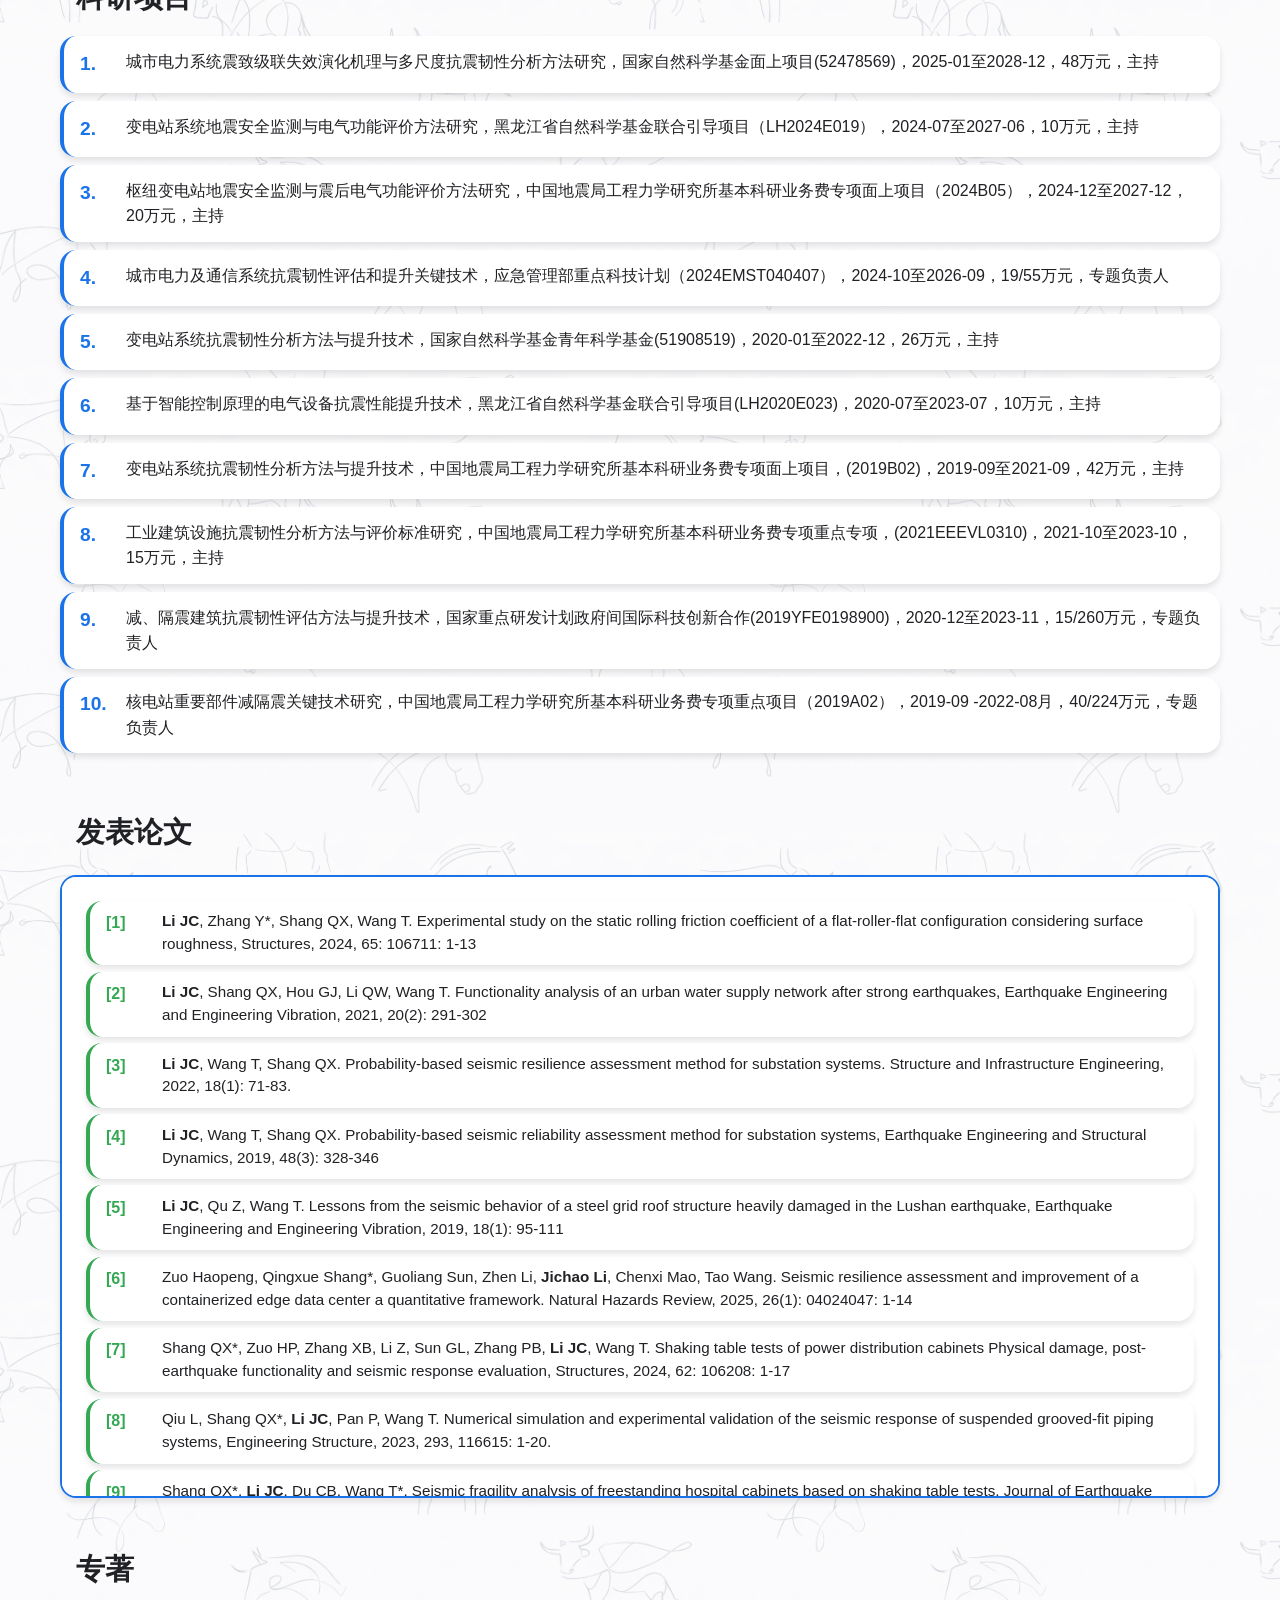
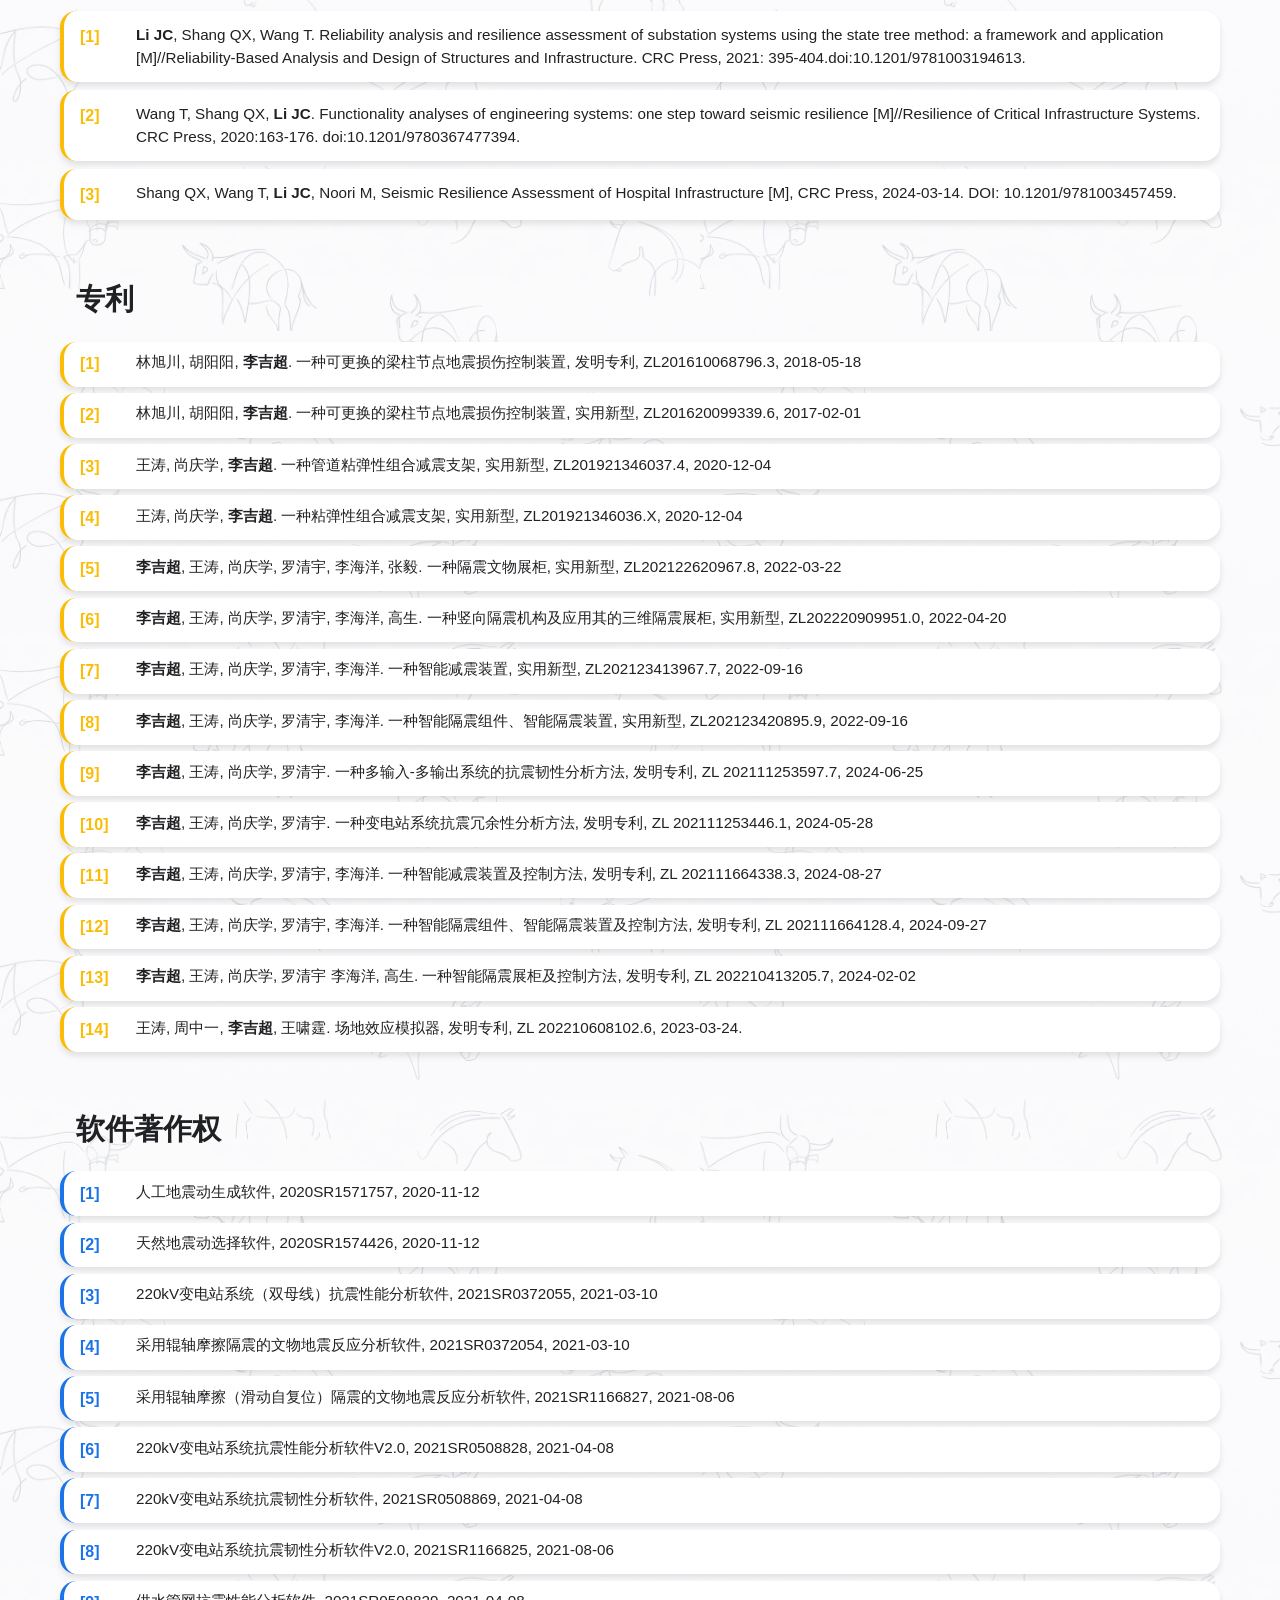
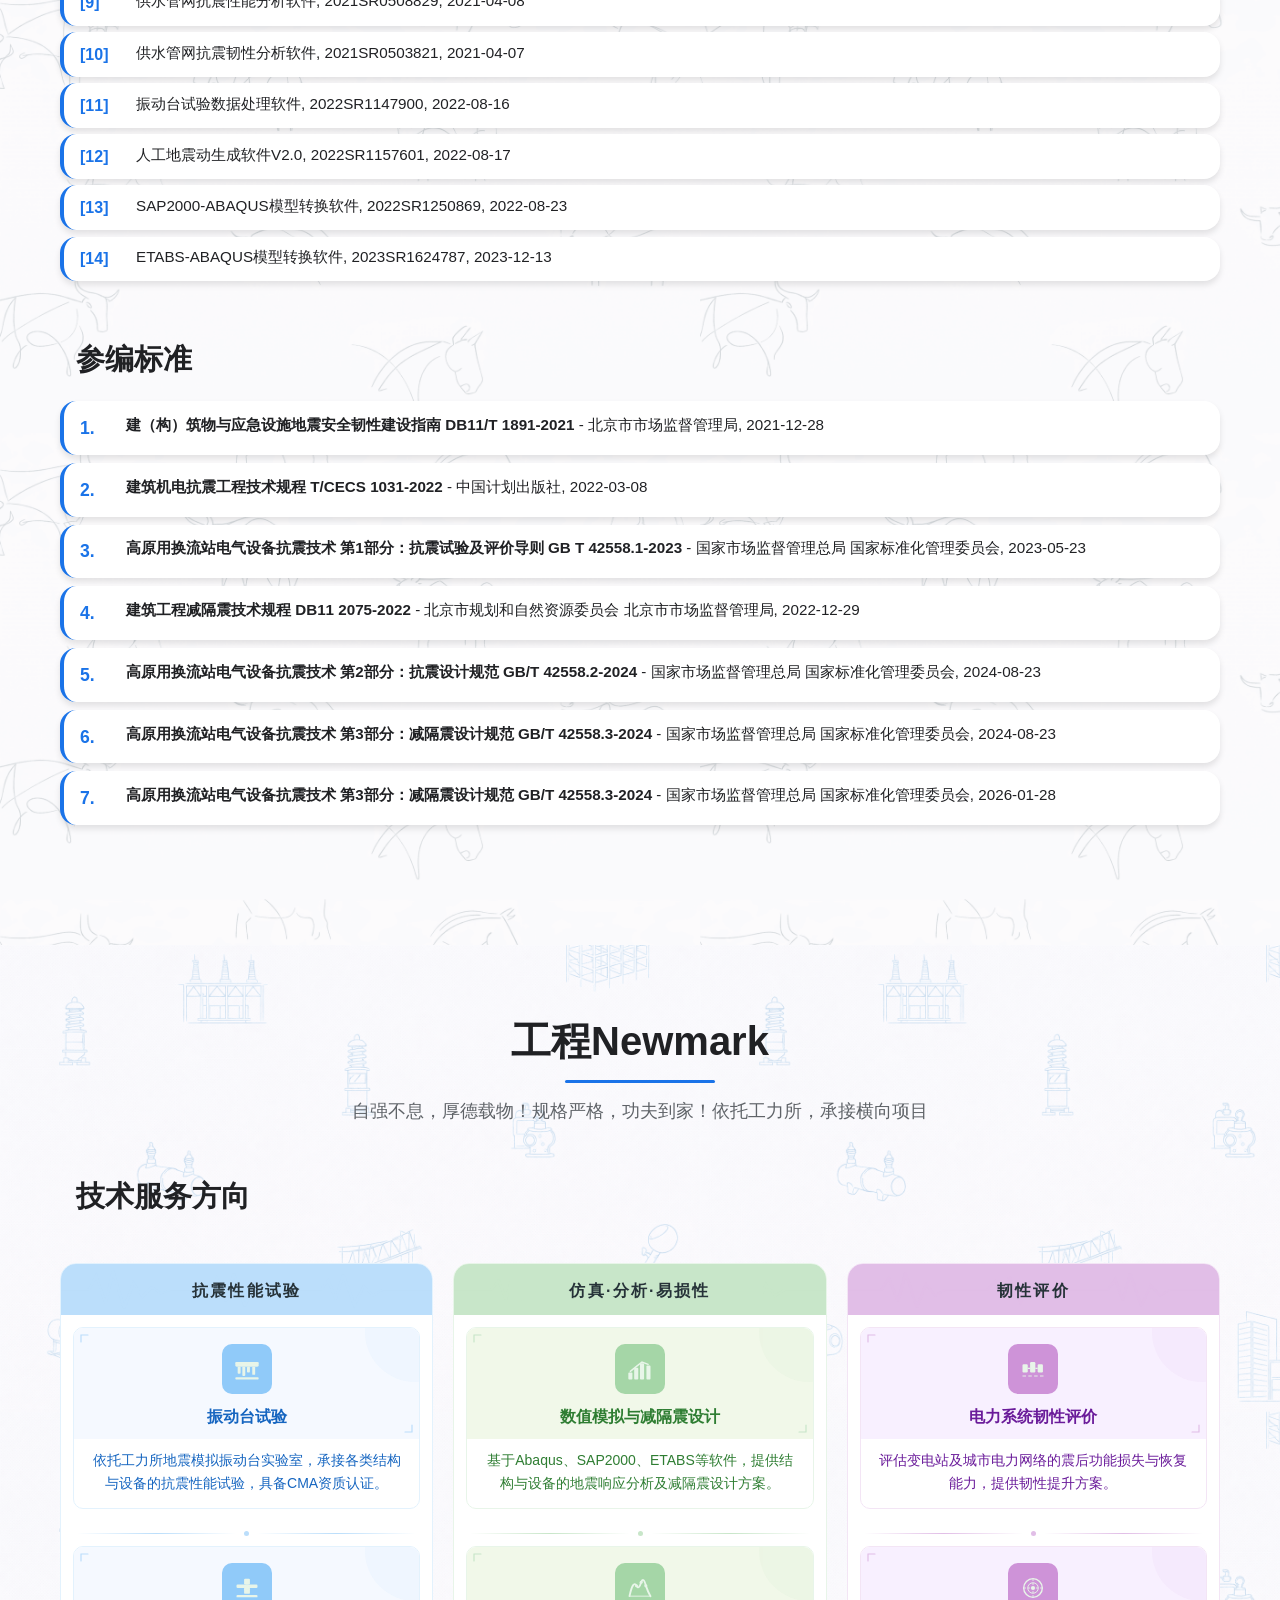
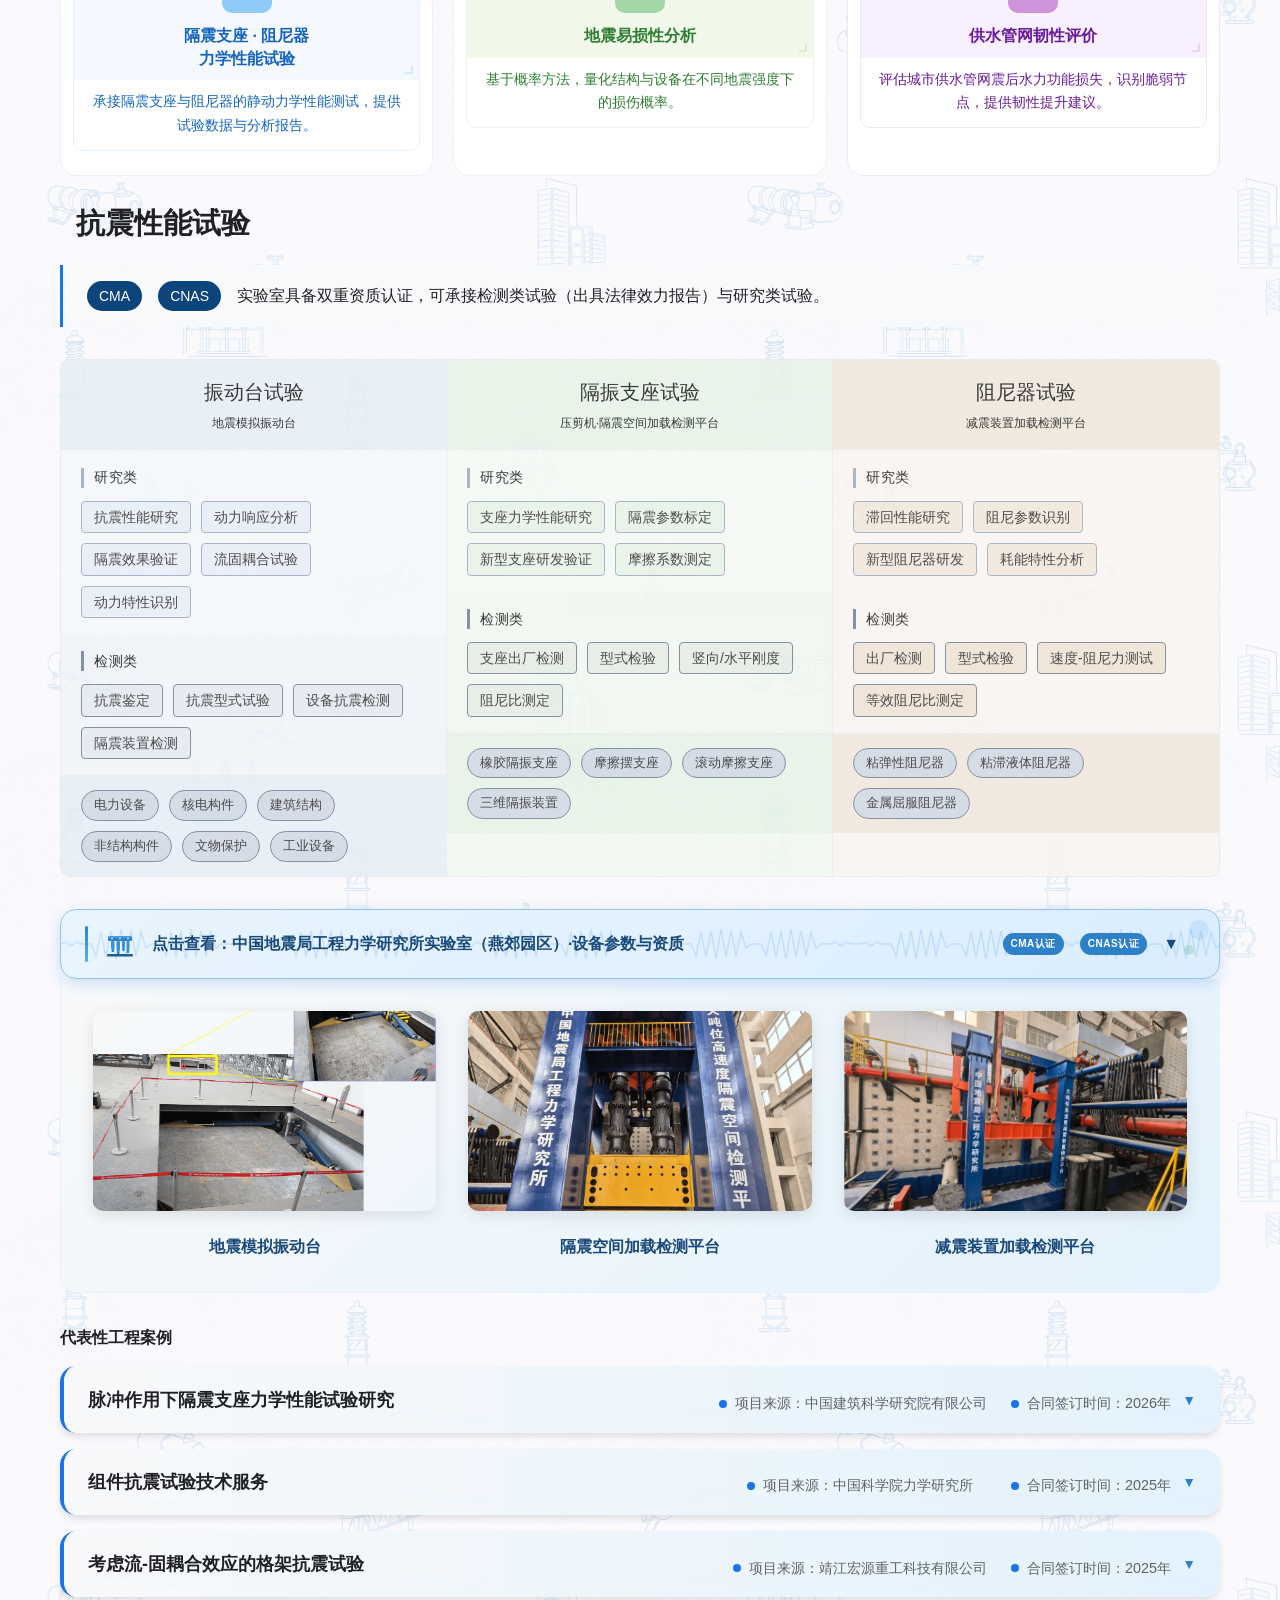
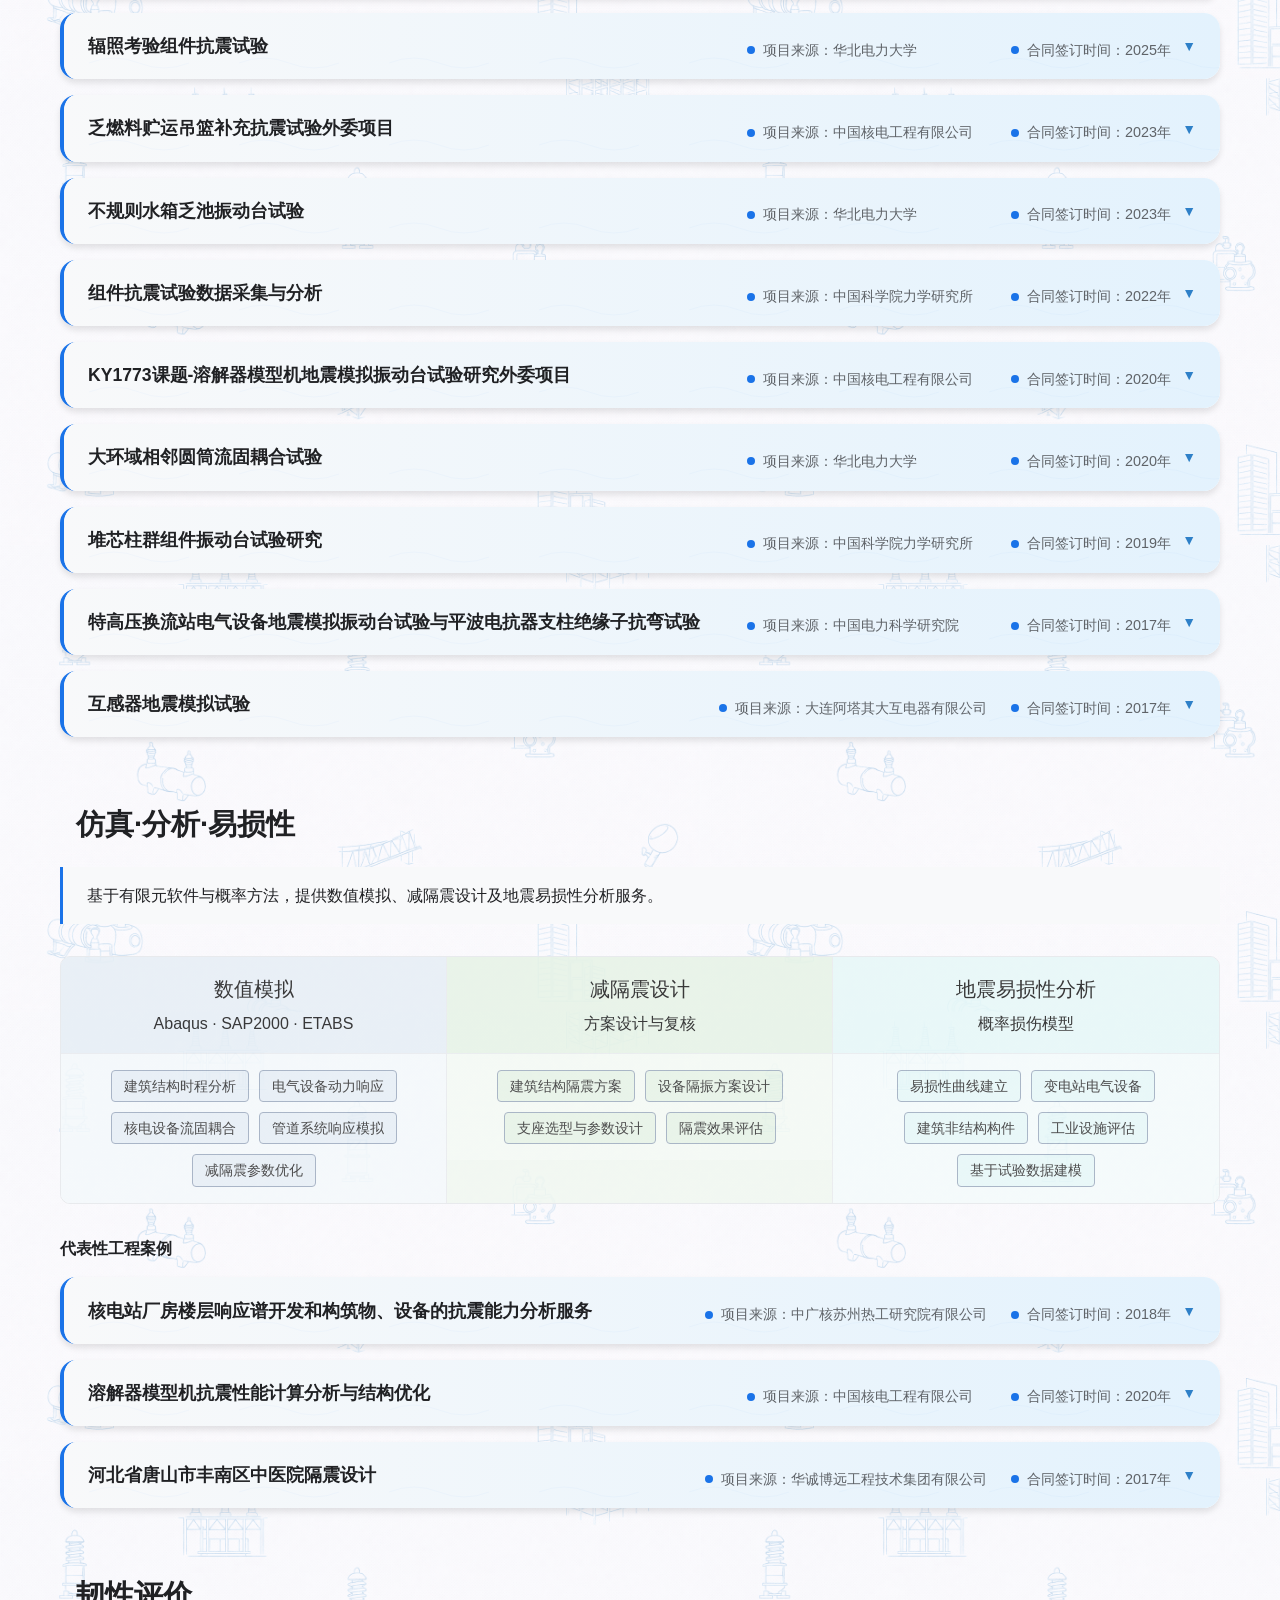
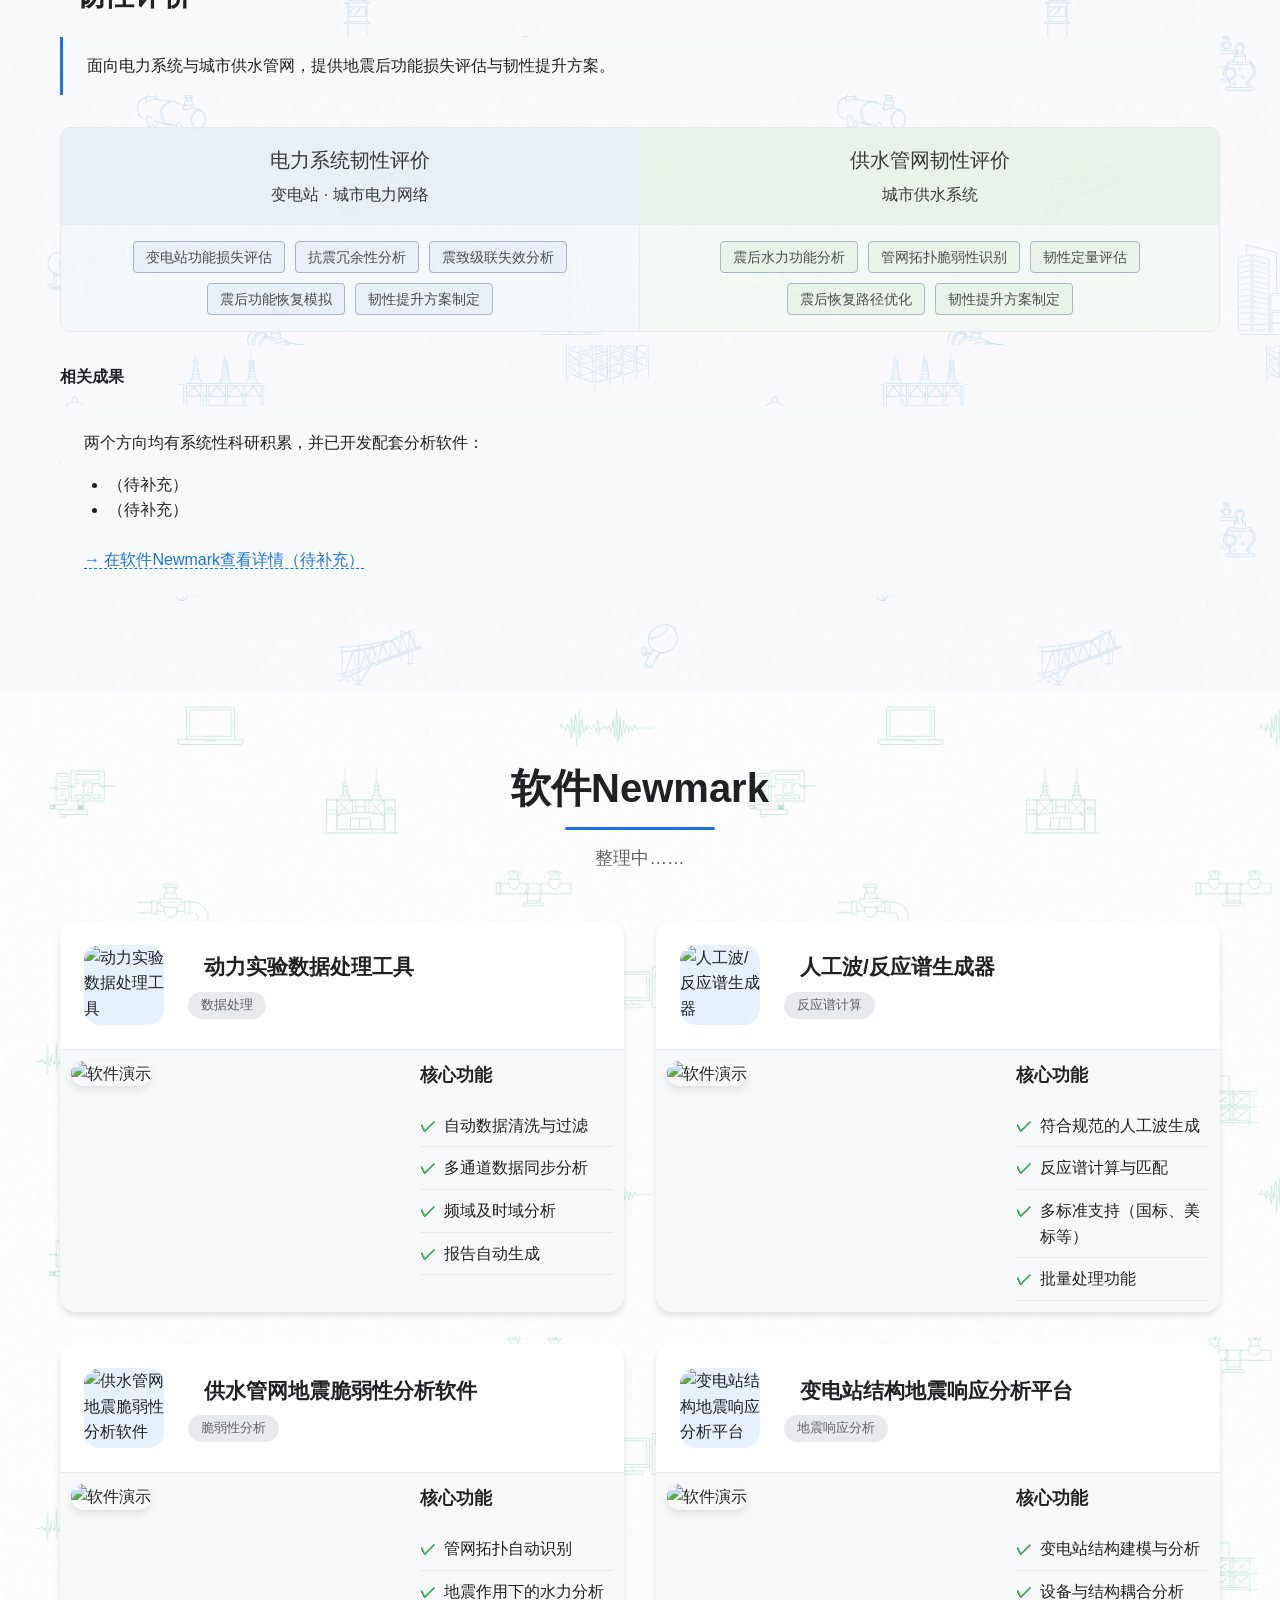
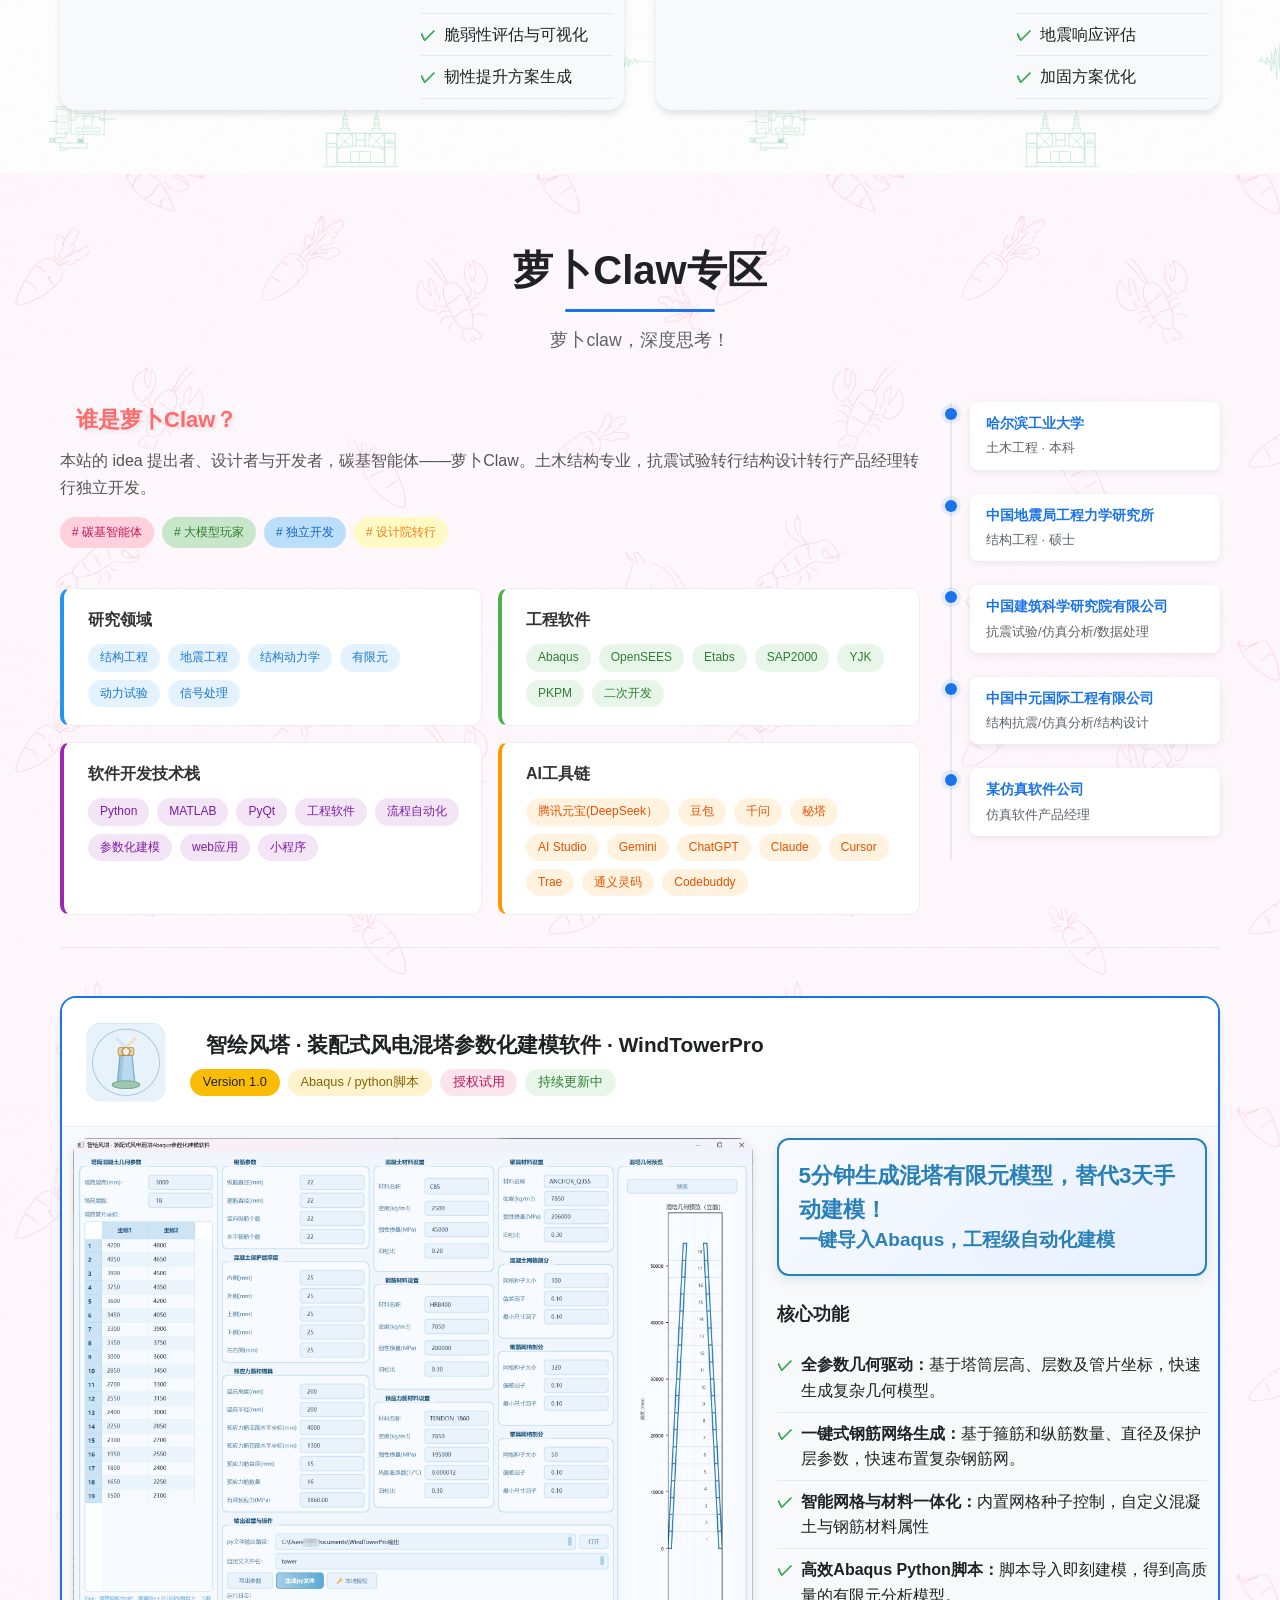
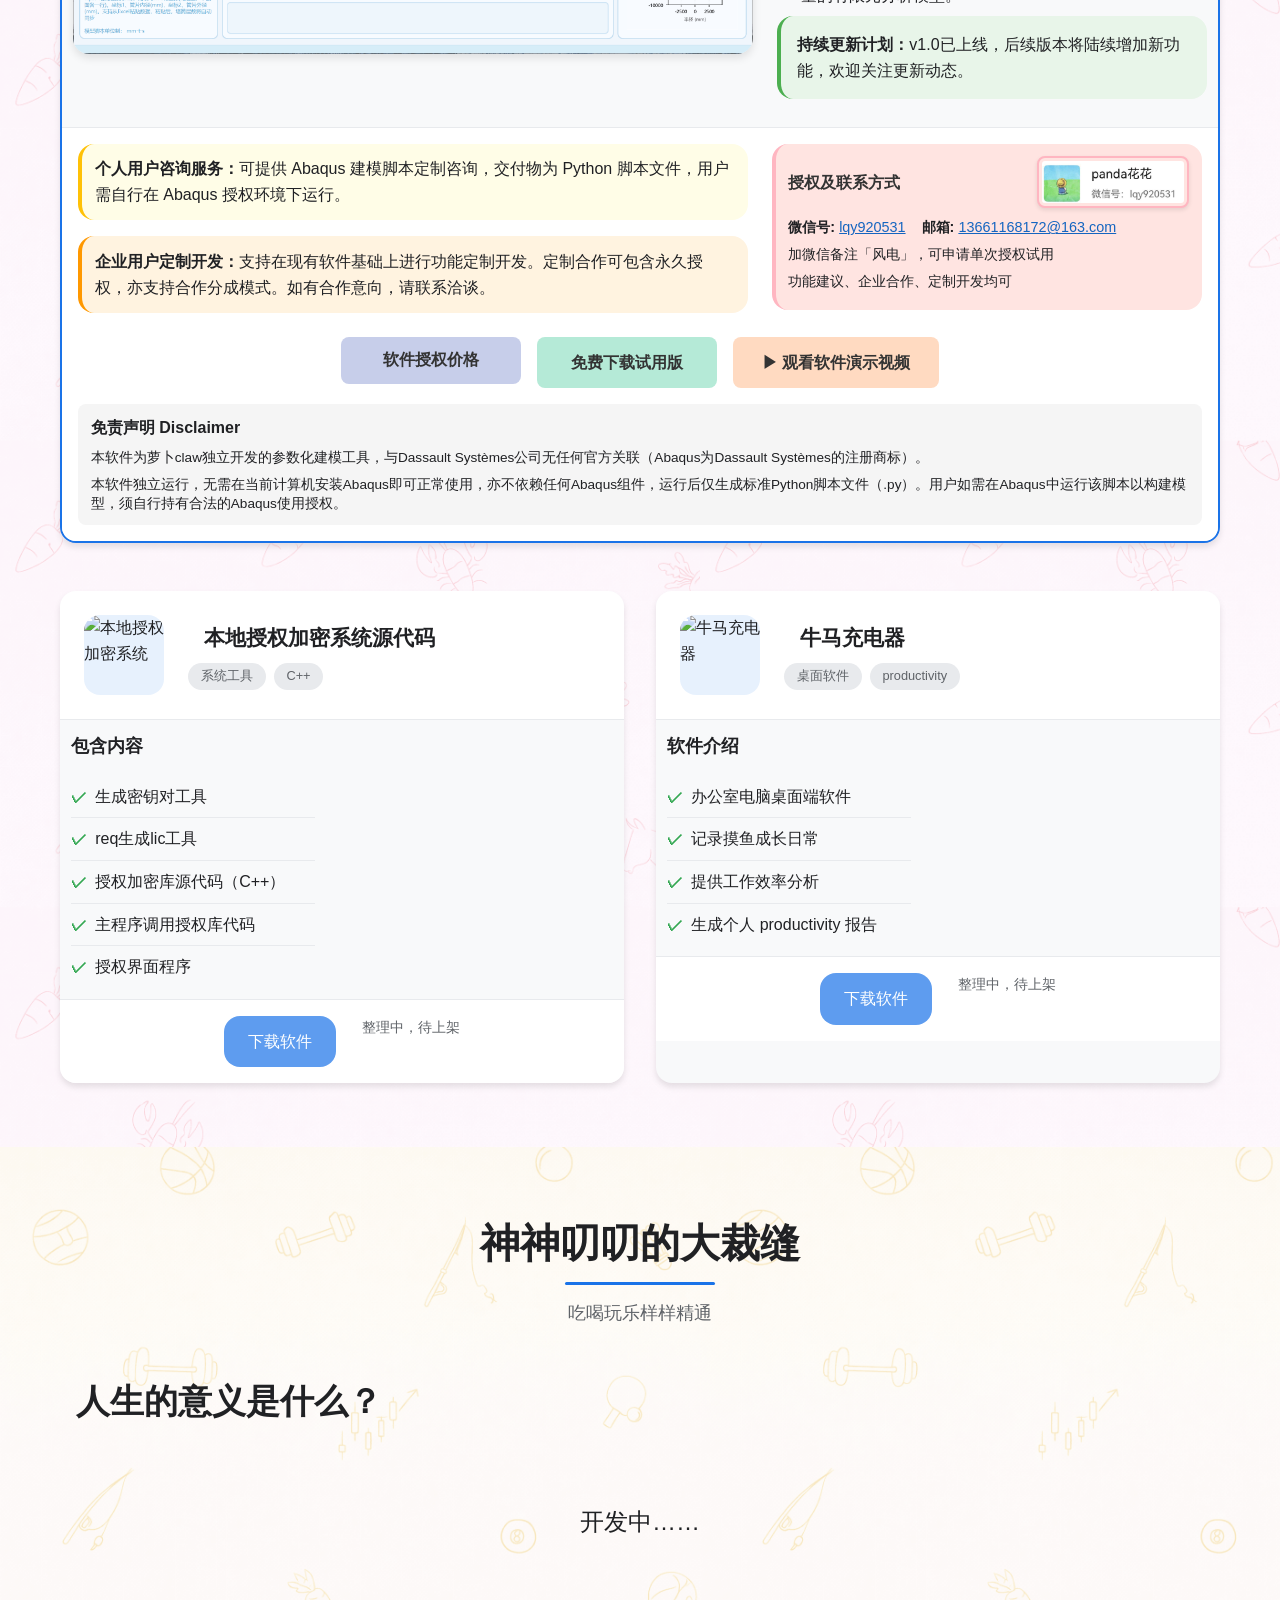
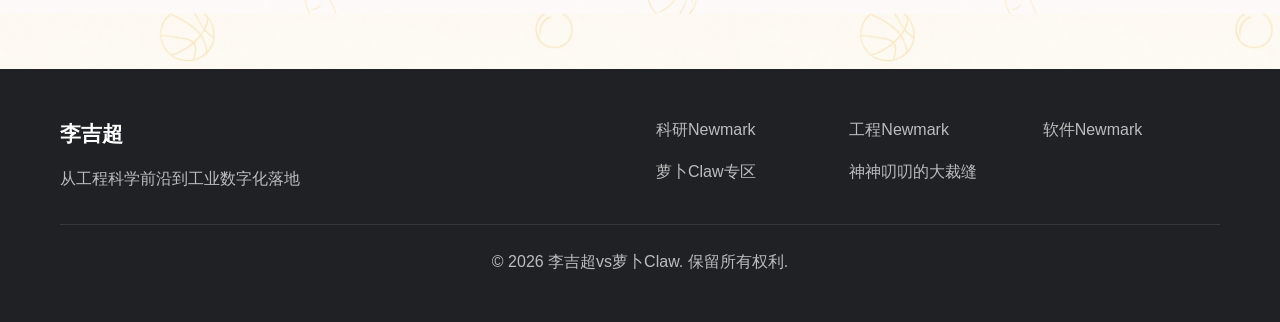
==== commit ae04b517: "Add files via upload" ====
--- a/index.html
+++ b/index.html
@@ -28,11 +28,11 @@
                 </div>
                 <nav>
                     <ul>
-                        <li><a href="#academic">科研Newmark</a></li>
-                        <li><a href="#engineering">工程Newmark</a></li>
-                        <li><a href="#software">软件Newmark</a></li>
-                        <li><a href="#toys">萝卜Claw专区</a></li>
-                        <li><a href="#misc">神神叨叨的大裁缝</a></li>
+                        <li><a href="#academic" data-lang="zh">科研Newmark</a><a href="#academic" data-lang="en" style="display: none;">Research Newmark</a></li>
+                        <li><a href="#engineering" data-lang="zh">工程Newmark</a><a href="#engineering" data-lang="en" style="display: none;">Engineering Newmark</a></li>
+                        <li><a href="#software" data-lang="zh">软件Newmark</a><a href="#software" data-lang="en" style="display: none;">Software Newmark</a></li>
+                        <li><a href="#toys" data-lang="zh">萝卜Claw专区</a><a href="#toys" data-lang="en" style="display: none;">Radish Claw Zone</a></li>
+                        <li><a href="#misc" data-lang="zh">神神叨叨的大裁缝</a><a href="#misc" data-lang="en" style="display: none;">Chatty Tailor</a></li>
                         <li class="language-switch">
                             <button id="lang-zh" class="active">中</button>
                             <button id="lang-en">En</button>
@@ -55,43 +55,48 @@
                 <!-- 科研Newmark -->
                 <li class="nav-item level-1" data-section="academic">
                     <div class="nav-dot"></div>
-                    <a href="#academic">科研Newmark</a>
+                    <a href="#academic" data-lang="zh">科研Newmark</a>
+                    <a href="#academic" data-lang="en" style="display: none;">Research Newmark</a>
                     <ul class="sub-nav">
-                        <li data-section="profile"><div class="nav-dot"></div><a href="#profile">学术简介</a></li>
-                        <li data-section="education"><div class="nav-dot"></div><a href="#education">教育与经历</a></li>
-                        <li data-section="projects"><div class="nav-dot"></div><a href="#projects">科研项目</a></li>
-                        <li data-section="papers"><div class="nav-dot"></div><a href="#papers">发表论文</a></li>
-                        <li data-section="books"><div class="nav-dot"></div><a href="#books">专著</a></li>
-                        <li data-section="patents"><div class="nav-dot"></div><a href="#patents">专利</a></li>
-                        <li data-section="copyrights"><div class="nav-dot"></div><a href="#copyrights">软件著作权</a></li>
-                        <li data-section="standards"><div class="nav-dot"></div><a href="#standards">参编标准</a></li>
+                        <li data-section="profile"><div class="nav-dot"></div><a href="#profile" data-lang="zh">学术简介</a><a href="#profile" data-lang="en" style="display: none;">Academic Profile</a></li>
+                        <li data-section="education"><div class="nav-dot"></div><a href="#education" data-lang="zh">教育与经历</a><a href="#education" data-lang="en" style="display: none;">Education & Experience</a></li>
+                        <li data-section="projects"><div class="nav-dot"></div><a href="#projects" data-lang="zh">科研项目</a><a href="#projects" data-lang="en" style="display: none;">Research Projects</a></li>
+                        <li data-section="papers"><div class="nav-dot"></div><a href="#papers" data-lang="zh">发表论文</a><a href="#papers" data-lang="en" style="display: none;">Publications</a></li>
+                        <li data-section="books"><div class="nav-dot"></div><a href="#books" data-lang="zh">专著</a><a href="#books" data-lang="en" style="display: none;">Books</a></li>
+                        <li data-section="patents"><div class="nav-dot"></div><a href="#patents" data-lang="zh">专利</a><a href="#patents" data-lang="en" style="display: none;">Patents</a></li>
+                        <li data-section="copyrights"><div class="nav-dot"></div><a href="#copyrights" data-lang="zh">软件著作权</a><a href="#copyrights" data-lang="en" style="display: none;">Software Copyrights</a></li>
+                        <li data-section="standards"><div class="nav-dot"></div><a href="#standards" data-lang="zh">参编标准</a><a href="#standards" data-lang="en" style="display: none;">Standards</a></li>
                     </ul>
                 </li>
                 <!-- 工程Newmark -->
                 <li class="nav-item level-1" data-section="engineering">
                     <div class="nav-dot"></div>
-                    <a href="#engineering">工程Newmark</a>
+                    <a href="#engineering" data-lang="zh">工程Newmark</a>
+                    <a href="#engineering" data-lang="en" style="display: none;">Engineering Newmark</a>
                     <ul class="sub-nav">
-                        <li data-section="services"><div class="nav-dot"></div><a href="#services">技术服务方向</a></li>
-                        <li data-section="cases"><div class="nav-dot"></div><a href="#cases">抗震性能试验</a></li>
-                        <li data-section="simulation"><div class="nav-dot"></div><a href="#simulation">仿真·分析·易损性</a></li>
-                        <li data-section="resilience"><div class="nav-dot"></div><a href="#resilience">韧性评价</a></li>
+                        <li data-section="services"><div class="nav-dot"></div><a href="#services" data-lang="zh">技术服务方向</a><a href="#services" data-lang="en" style="display: none;">Service Capabilities</a></li>
+                        <li data-section="cases"><div class="nav-dot"></div><a href="#cases" data-lang="zh">抗震性能试验</a><a href="#cases" data-lang="en" style="display: none;">Seismic Performance Tests</a></li>
+                        <li data-section="simulation"><div class="nav-dot"></div><a href="#simulation" data-lang="zh">仿真·分析·易损性</a><a href="#simulation" data-lang="en" style="display: none;">Simulation · Analysis · Vulnerability</a></li>
+                        <li data-section="resilience"><div class="nav-dot"></div><a href="#resilience" data-lang="zh">韧性评价</a><a href="#resilience" data-lang="en" style="display: none;">Resilience Assessment</a></li>
                     </ul>
                 </li>
                 <!-- 软件Newmark -->
                 <li class="nav-item level-1" data-section="software">
                     <div class="nav-dot"></div>
-                    <a href="#software">软件Newmark</a>
+                    <a href="#software" data-lang="zh">软件Newmark</a>
+                    <a href="#software" data-lang="en" style="display: none;">Software Newmark</a>
                 </li>
                 <!-- 萝卜Claw专区 -->
                 <li class="nav-item level-1" data-section="toys">
                     <div class="nav-dot"></div>
-                    <a href="#toys">萝卜Claw专区</a>
+                    <a href="#toys" data-lang="zh">萝卜Claw专区</a>
+                    <a href="#toys" data-lang="en" style="display: none;">Radish Claw Zone</a>
                 </li>
                 <!-- 神神叨叨的大裁缝 -->
                 <li class="nav-item level-1" data-section="misc">
                     <div class="nav-dot"></div>
-                    <a href="#misc">神神叨叨的大裁缝</a>
+                    <a href="#misc" data-lang="zh">神神叨叨的大裁缝</a>
+                    <a href="#misc" data-lang="en" style="display: none;">Chatty Tailor</a>
                 </li>
             </ul>
         </div>
@@ -104,10 +109,16 @@
             <div class="hero-content">
                 <div class="hero-text">
                     <h2 data-lang="zh">李吉超</h2>
+                    <h2 data-lang="en" style="display: none;">Li Jichao</h2>
                     <p data-lang="zh">副研究员 · 硕士生导师</p>
+                    <p data-lang="en" style="display: none;">Associate Researcher · Master's Supervisor</p>
                     <p data-lang="zh">中国地震局工程力学研究所</p>
+                    <p data-lang="en" style="display: none;">Institute of Engineering Mechanics, China Earthquake Administration</p>
                     <p data-lang="zh" style="margin-top: 2rem;">
                         <a href="http://iem.ac.cn/kydw/infopic?id=1788" target="_blank" class="btn primary">→ 在工力所官网看我的完整介绍</a>
+                    </p>
+                    <p data-lang="en" style="margin-top: 2rem; display: none;">
+                        <a href="http://iem.ac.cn/kydw/infopic?id=1788" target="_blank" class="btn primary">→ View my full profile on IEM official website</a>
                     </p>
                 </div>
                 <div class="hero-image">
@@ -262,7 +273,9 @@
     <section id="academic" class="academic">
         <div class="container">
             <h2 data-lang="zh">科研Newmark</h2>
+            <h2 data-lang="en" style="display: none;">Research Newmark</h2>
             <p class="section-description" data-lang="zh">你我皆牛马，Newmark-β！作为一名从事工程抗震研究的科研牛马（Newmark），谨以此谐音梗致敬 Newmark-β 法！</p>
+            <p class="section-description" data-lang="en" style="display: none;">We are all hardworking researchers, Newmark-β! As a scientific researcher (Newmark) engaged in earthquake engineering research, I pay tribute to the Newmark-β method with this homophonic梗!</p>
             
             <!-- 个人简介 -->
             <div id="profile" class="profile-section">
@@ -941,7 +954,9 @@
     <section id="engineering" class="engineering">
         <div class="container">
             <h2 data-lang="zh">工程Newmark</h2>
+            <h2 data-lang="en" style="display: none;">Engineering Newmark</h2>
             <p class="section-description" data-lang="zh">自强不息，厚德载物！规格严格，功夫到家！依托工力所，承接横向项目</p>
+            <p class="section-description" data-lang="en" style="display: none;">Self-improvement, virtue承载! Strict specifications, thorough work! Relying on IEM, undertaking horizontal projects</p>
             
             <!-- 技术服务方向 -->
             <div id="services" class="service-capabilities">
@@ -1157,7 +1172,8 @@
                       <svg class="col-head-deco" viewBox="0 0 200 44" preserveAspectRatio="none">
                         <path d="M0,22 L15,22 L19,10 L24,34 L28,6 L34,38 L39,16 L44,28 L49,20 L54,25 L59,22 L80,22 L84,12 L89,32 L93,8 L99,36 L104,18 L109,28 L114,22 L140,22 L144,14 L148,30 L152,9 L158,35 L163,19 L168,27 L173,22 L200,22" fill="none" stroke-width="1.5" stroke-linecap="round"/>
                       </svg>
-                      <div class="col-head-label">抗震性能试验</div>
+                      <div class="col-head-label" data-lang="zh">抗震性能试验</div>
+                        <div class="col-head-label" data-lang="en" style="display: none;">Seismic Performance Tests</div>
                     </div>
                 
                     <div style="height:12px;"></div>
@@ -1224,7 +1240,8 @@
                       <svg class="col-head-deco" viewBox="0 0 200 44" preserveAspectRatio="none">
                         <path d="M0,22 L20,22 L24,14 L28,30 L32,8 L38,36 L43,18 L48,26 L53,22 L80,22 L84,16 L88,28 L92,10 L98,34 L103,20 L108,26 L113,22 L145,22 L149,13 L153,31 L157,7 L163,37 L168,17 L173,27 L178,22 L200,22" fill="none" stroke-width="1.5" stroke-linecap="round"/>
                       </svg>
-                      <div class="col-head-label">仿真·分析·易损性</div>
+                      <div class="col-head-label" data-lang="zh">仿真·分析·易损性</div>
+                        <div class="col-head-label" data-lang="en" style="display: none;">Simulation · Analysis · Vulnerability</div>
                     </div>
                 
                     <div style="height:12px;"></div>
@@ -1282,7 +1299,8 @@
                       <svg class="col-head-deco" viewBox="0 0 200 44" preserveAspectRatio="none">
                         <path d="M0,22 L18,22 L22,12 L27,32 L31,7 L37,37 L42,17 L47,27 L52,22 L75,22 L79,15 L83,29 L87,11 L93,33 L98,19 L103,25 L108,22 L140,22 L144,13 L148,31 L152,8 L158,36 L163,18 L168,27 L173,22 L200,22" fill="none" stroke-width="1.5" stroke-linecap="round"/>
                       </svg>
-                      <div class="col-head-label">韧性评价</div>
+                      <div class="col-head-label" data-lang="zh">韧性评价</div>
+                        <div class="col-head-label" data-lang="en" style="display: none;">Resilience Assessment</div>
                     </div>
                 
                     <div style="height:12px;"></div>
@@ -1358,22 +1376,30 @@
                         <div style="border-right: 1px solid var(--light-gray); background-color: #F0F4F8; opacity: 0.85;">
                             <!-- 列头 -->
                             <div style="padding: 16px 20px; border-bottom: 1px solid var(--light-gray); background-color: #E6EEF5; opacity: 0.9; text-align: center;">
-                                <h4 style="font-size: 20px; font-weight: 500; margin: 0 0 6px 0; color: black;">振动台试验</h4>
-                                <p style="font-size: 12px; color: black; margin: 0;">地震模拟振动台</p>
+                                <h4 style="font-size: 20px; font-weight: 500; margin: 0 0 6px 0; color: black;" data-lang="zh">振动台试验</h4>
+                                <h4 style="font-size: 20px; font-weight: 500; margin: 0 0 6px 0; color: black; display: none;" data-lang="en">Shaking Table Test</h4>
+                                <p style="font-size: 12px; color: black; margin: 0;" data-lang="zh">地震模拟振动台</p>
+                                <p style="font-size: 12px; color: black; margin: 0; display: none;" data-lang="en">Earthquake Simulation Shaking Table</p>
                             </div>
                             
                             <!-- 研究类区块 -->
                             <div style="padding: 16px 20px; background-color: #F5F9FC; opacity: 0.9;">
                                 <div style="display: flex; align-items: center; gap: 10px; margin-bottom: 12px;">
                                     <div style="width: 3px; height: 20px; background-color: #94A3B8; flex-shrink: 0;"></div>
-                                    <span style="font-size: 14px; color: black; letter-spacing: 0.05em; text-transform: uppercase;">研究类</span>
+                                    <span style="font-size: 14px; color: black; letter-spacing: 0.05em; text-transform: uppercase;" data-lang="zh">研究类</span>
+                                    <span style="font-size: 14px; color: black; letter-spacing: 0.05em; text-transform: uppercase; display: none;" data-lang="en">Research</span>
                                 </div>
                                 <div style="display: flex; flex-wrap: wrap; gap: 10px;">
-                                    <span style="background-color: #E6EEF5; color: #1a1a1a; border: 1px solid #94A3B8; border-radius: 4px; padding: 4px 12px; font-size: 14px;">抗震性能研究</span>
-                                    <span style="background-color: #E6EEF5; color: #1a1a1a; border: 1px solid #94A3B8; border-radius: 4px; padding: 4px 12px; font-size: 14px;">动力响应分析</span>
-                                    <span style="background-color: #E6EEF5; color: #1a1a1a; border: 1px solid #94A3B8; border-radius: 4px; padding: 4px 12px; font-size: 14px;">隔震效果验证</span>
-                                    <span style="background-color: #E6EEF5; color: #1a1a1a; border: 1px solid #94A3B8; border-radius: 4px; padding: 4px 12px; font-size: 14px;">流固耦合试验</span>
-                                    <span style="background-color: #E6EEF5; color: #1a1a1a; border: 1px solid #94A3B8; border-radius: 4px; padding: 4px 12px; font-size: 14px;">动力特性识别</span>
+                                    <span style="background-color: #E6EEF5; color: #1a1a1a; border: 1px solid #94A3B8; border-radius: 4px; padding: 4px 12px; font-size: 14px;" data-lang="zh">抗震性能研究</span>
+                                    <span style="background-color: #E6EEF5; color: #1a1a1a; border: 1px solid #94A3B8; border-radius: 4px; padding: 4px 12px; font-size: 14px; display: none;" data-lang="en">Seismic Performance Research</span>
+                                    <span style="background-color: #E6EEF5; color: #1a1a1a; border: 1px solid #94A3B8; border-radius: 4px; padding: 4px 12px; font-size: 14px;" data-lang="zh">动力响应分析</span>
+                                    <span style="background-color: #E6EEF5; color: #1a1a1a; border: 1px solid #94A3B8; border-radius: 4px; padding: 4px 12px; font-size: 14px; display: none;" data-lang="en">Dynamic Response Analysis</span>
+                                    <span style="background-color: #E6EEF5; color: #1a1a1a; border: 1px solid #94A3B8; border-radius: 4px; padding: 4px 12px; font-size: 14px;" data-lang="zh">隔震效果验证</span>
+                                    <span style="background-color: #E6EEF5; color: #1a1a1a; border: 1px solid #94A3B8; border-radius: 4px; padding: 4px 12px; font-size: 14px; display: none;" data-lang="en">Isolation Effect Verification</span>
+                                    <span style="background-color: #E6EEF5; color: #1a1a1a; border: 1px solid #94A3B8; border-radius: 4px; padding: 4px 12px; font-size: 14px;" data-lang="zh">流固耦合试验</span>
+                                    <span style="background-color: #E6EEF5; color: #1a1a1a; border: 1px solid #94A3B8; border-radius: 4px; padding: 4px 12px; font-size: 14px; display: none;" data-lang="en">Fluid-Structure Interaction Test</span>
+                                    <span style="background-color: #E6EEF5; color: #1a1a1a; border: 1px solid #94A3B8; border-radius: 4px; padding: 4px 12px; font-size: 14px;" data-lang="zh">动力特性识别</span>
+                                    <span style="background-color: #E6EEF5; color: #1a1a1a; border: 1px solid #94A3B8; border-radius: 4px; padding: 4px 12px; font-size: 14px; display: none;" data-lang="en">Dynamic Characteristics Identification</span>
                                 </div>
                             </div>
                             
@@ -1381,24 +1407,35 @@
                             <div style="padding: 16px 20px; background-color: #F0F4F8; opacity: 0.9;">
                                 <div style="display: flex; align-items: center; gap: 10px; margin-bottom: 12px;">
                                     <div style="width: 3px; height: 20px; background-color: #64748B; flex-shrink: 0;"></div>
-                                    <span style="font-size: 14px; color: black; letter-spacing: 0.05em; text-transform: uppercase;">检测类</span>
+                                    <span style="font-size: 14px; color: black; letter-spacing: 0.05em; text-transform: uppercase;" data-lang="zh">检测类</span>
+                                    <span style="font-size: 14px; color: black; letter-spacing: 0.05em; text-transform: uppercase; display: none;" data-lang="en">Testing</span>
                                 </div>
                                 <div style="display: flex; flex-wrap: wrap; gap: 10px;">
-                                    <span style="background-color: #E2E8F0; color: #1a1a1a; border: 1px solid #64748B; border-radius: 4px; padding: 4px 12px; font-size: 14px;">抗震鉴定</span>
-                                    <span style="background-color: #E2E8F0; color: #1a1a1a; border: 1px solid #64748B; border-radius: 4px; padding: 4px 12px; font-size: 14px;">抗震型式试验</span>
-                                    <span style="background-color: #E2E8F0; color: #1a1a1a; border: 1px solid #64748B; border-radius: 4px; padding: 4px 12px; font-size: 14px;">设备抗震检测</span>
-                                    <span style="background-color: #E2E8F0; color: #1a1a1a; border: 1px solid #64748B; border-radius: 4px; padding: 4px 12px; font-size: 14px;">隔震装置检测</span>
+                                    <span style="background-color: #E2E8F0; color: #1a1a1a; border: 1px solid #64748B; border-radius: 4px; padding: 4px 12px; font-size: 14px;" data-lang="zh">抗震鉴定</span>
+                                    <span style="background-color: #E2E8F0; color: #1a1a1a; border: 1px solid #64748B; border-radius: 4px; padding: 4px 12px; font-size: 14px; display: none;" data-lang="en">Seismic Appraisal</span>
+                                    <span style="background-color: #E2E8F0; color: #1a1a1a; border: 1px solid #64748B; border-radius: 4px; padding: 4px 12px; font-size: 14px;" data-lang="zh">抗震型式试验</span>
+                                    <span style="background-color: #E2E8F0; color: #1a1a1a; border: 1px solid #64748B; border-radius: 4px; padding: 4px 12px; font-size: 14px; display: none;" data-lang="en">Seismic Type Test</span>
+                                    <span style="background-color: #E2E8F0; color: #1a1a1a; border: 1px solid #64748B; border-radius: 4px; padding: 4px 12px; font-size: 14px;" data-lang="zh">设备抗震检测</span>
+                                    <span style="background-color: #E2E8F0; color: #1a1a1a; border: 1px solid #64748B; border-radius: 4px; padding: 4px 12px; font-size: 14px; display: none;" data-lang="en">Equipment Seismic Testing</span>
+                                    <span style="background-color: #E2E8F0; color: #1a1a1a; border: 1px solid #64748B; border-radius: 4px; padding: 4px 12px; font-size: 14px;" data-lang="zh">隔震装置检测</span>
+                                    <span style="background-color: #E2E8F0; color: #1a1a1a; border: 1px solid #64748B; border-radius: 4px; padding: 4px 12px; font-size: 14px; display: none;" data-lang="en">Isolation Device Testing</span>
                                 </div>
                             </div>
                             
                             <!-- 适用对象 -->
                             <div style="padding: 14px 20px; border-top: 1px solid var(--light-gray); display: flex; flex-wrap: wrap; gap: 10px; background-color: #E6EEF5; opacity: 0.9;">
-                                <span style="font-size: 13px; background-color: #CBD5E1; color: #1a1a1a; border: 1px solid #64748B; border-radius: 99px; padding: 4px 12px;">电力设备</span>
-                                <span style="font-size: 13px; background-color: #CBD5E1; color: #1a1a1a; border: 1px solid #64748B; border-radius: 99px; padding: 4px 12px;">核电构件</span>
-                                <span style="font-size: 13px; background-color: #CBD5E1; color: #1a1a1a; border: 1px solid #64748B; border-radius: 99px; padding: 4px 12px;">建筑结构</span>
-                                <span style="font-size: 13px; background-color: #CBD5E1; color: #1a1a1a; border: 1px solid #64748B; border-radius: 99px; padding: 4px 12px;">非结构构件</span>
-                                <span style="font-size: 13px; background-color: #CBD5E1; color: #1a1a1a; border: 1px solid #64748B; border-radius: 99px; padding: 4px 12px;">文物保护</span>
-                                <span style="font-size: 13px; background-color: #CBD5E1; color: #1a1a1a; border: 1px solid #64748B; border-radius: 99px; padding: 4px 12px;">工业设备</span>
+                                <span style="font-size: 13px; background-color: #CBD5E1; color: #1a1a1a; border: 1px solid #64748B; border-radius: 99px; padding: 4px 12px;" data-lang="zh">电力设备</span>
+                                <span style="font-size: 13px; background-color: #CBD5E1; color: #1a1a1a; border: 1px solid #64748B; border-radius: 99px; padding: 4px 12px; display: none;" data-lang="en">Power Equipment</span>
+                                <span style="font-size: 13px; background-color: #CBD5E1; color: #1a1a1a; border: 1px solid #64748B; border-radius: 99px; padding: 4px 12px;" data-lang="zh">核电构件</span>
+                                <span style="font-size: 13px; background-color: #CBD5E1; color: #1a1a1a; border: 1px solid #64748B; border-radius: 99px; padding: 4px 12px; display: none;" data-lang="en">Nuclear Power Components</span>
+                                <span style="font-size: 13px; background-color: #CBD5E1; color: #1a1a1a; border: 1px solid #64748B; border-radius: 99px; padding: 4px 12px;" data-lang="zh">建筑结构</span>
+                                <span style="font-size: 13px; background-color: #CBD5E1; color: #1a1a1a; border: 1px solid #64748B; border-radius: 99px; padding: 4px 12px; display: none;" data-lang="en">Building Structures</span>
+                                <span style="font-size: 13px; background-color: #CBD5E1; color: #1a1a1a; border: 1px solid #64748B; border-radius: 99px; padding: 4px 12px;" data-lang="zh">非结构构件</span>
+                                <span style="font-size: 13px; background-color: #CBD5E1; color: #1a1a1a; border: 1px solid #64748B; border-radius: 99px; padding: 4px 12px; display: none;" data-lang="en">Non-structural Components</span>
+                                <span style="font-size: 13px; background-color: #CBD5E1; color: #1a1a1a; border: 1px solid #64748B; border-radius: 99px; padding: 4px 12px;" data-lang="zh">文物保护</span>
+                                <span style="font-size: 13px; background-color: #CBD5E1; color: #1a1a1a; border: 1px solid #64748B; border-radius: 99px; padding: 4px 12px; display: none;" data-lang="en">Cultural Relics Protection</span>
+                                <span style="font-size: 13px; background-color: #CBD5E1; color: #1a1a1a; border: 1px solid #64748B; border-radius: 99px; padding: 4px 12px;" data-lang="zh">工业设备</span>
+                                <span style="font-size: 13px; background-color: #CBD5E1; color: #1a1a1a; border: 1px solid #64748B; border-radius: 99px; padding: 4px 12px; display: none;" data-lang="en">Industrial Equipment</span>
                             </div>
                             
                             <!-- 跳转链接行 -->
@@ -1411,21 +1448,28 @@
                         <div style="border-right: 1px solid var(--light-gray); background-color: #F0F7F0; opacity: 0.85;">
                             <!-- 列头 -->
                             <div style="padding: 16px 20px; border-bottom: 1px solid var(--light-gray); background-color: #E6F3E6; opacity: 0.9; text-align: center;">
-                                <h4 style="font-size: 20px; font-weight: 500; margin: 0 0 6px 0; color: black;">隔振支座试验</h4>
-                                <p style="font-size: 12px; color: black; margin: 0;">压剪机·隔震空间加载检测平台</p>
+                                <h4 style="font-size: 20px; font-weight: 500; margin: 0 0 6px 0; color: black;" data-lang="zh">隔振支座试验</h4>
+                                <h4 style="font-size: 20px; font-weight: 500; margin: 0 0 6px 0; color: black; display: none;" data-lang="en">Isolation Bearing Test</h4>
+                                <p style="font-size: 12px; color: black; margin: 0;" data-lang="zh">压剪机·隔震空间加载检测平台</p>
+                                <p style="font-size: 12px; color: black; margin: 0; display: none;" data-lang="en">Shear Press · Isolation Space Loading Test Platform</p>
                             </div>
                             
                             <!-- 研究类区块 -->
                             <div style="padding: 16px 20px; background-color: #F5FAF5; opacity: 0.9;">
                                 <div style="display: flex; align-items: center; gap: 10px; margin-bottom: 12px;">
                                     <div style="width: 3px; height: 20px; background-color: #94A3B8; flex-shrink: 0;"></div>
-                                    <span style="font-size: 14px; color: black; letter-spacing: 0.05em; text-transform: uppercase;">研究类</span>
+                                    <span style="font-size: 14px; color: black; letter-spacing: 0.05em; text-transform: uppercase;" data-lang="zh">研究类</span>
+                                    <span style="font-size: 14px; color: black; letter-spacing: 0.05em; text-transform: uppercase; display: none;" data-lang="en">Research</span>
                                 </div>
                                 <div style="display: flex; flex-wrap: wrap; gap: 10px;">
-                                    <span style="background-color: #E6F3E6; color: #1a1a1a; border: 1px solid #94A3B8; border-radius: 4px; padding: 4px 12px; font-size: 14px;">支座力学性能研究</span>
-                                    <span style="background-color: #E6F3E6; color: #1a1a1a; border: 1px solid #94A3B8; border-radius: 4px; padding: 4px 12px; font-size: 14px;">隔震参数标定</span>
-                                    <span style="background-color: #E6F3E6; color: #1a1a1a; border: 1px solid #94A3B8; border-radius: 4px; padding: 4px 12px; font-size: 14px;">新型支座研发验证</span>
-                                    <span style="background-color: #E6F3E6; color: #1a1a1a; border: 1px solid #94A3B8; border-radius: 4px; padding: 4px 12px; font-size: 14px;">摩擦系数测定</span>
+                                    <span style="background-color: #E6F3E6; color: #1a1a1a; border: 1px solid #94A3B8; border-radius: 4px; padding: 4px 12px; font-size: 14px;" data-lang="zh">支座力学性能研究</span>
+                                    <span style="background-color: #E6F3E6; color: #1a1a1a; border: 1px solid #94A3B8; border-radius: 4px; padding: 4px 12px; font-size: 14px; display: none;" data-lang="en">Bearing Mechanical Performance Research</span>
+                                    <span style="background-color: #E6F3E6; color: #1a1a1a; border: 1px solid #94A3B8; border-radius: 4px; padding: 4px 12px; font-size: 14px;" data-lang="zh">隔震参数标定</span>
+                                    <span style="background-color: #E6F3E6; color: #1a1a1a; border: 1px solid #94A3B8; border-radius: 4px; padding: 4px 12px; font-size: 14px; display: none;" data-lang="en">Isolation Parameter Calibration</span>
+                                    <span style="background-color: #E6F3E6; color: #1a1a1a; border: 1px solid #94A3B8; border-radius: 4px; padding: 4px 12px; font-size: 14px;" data-lang="zh">新型支座研发验证</span>
+                                    <span style="background-color: #E6F3E6; color: #1a1a1a; border: 1px solid #94A3B8; border-radius: 4px; padding: 4px 12px; font-size: 14px; display: none;" data-lang="en">New Bearing R&D Verification</span>
+                                    <span style="background-color: #E6F3E6; color: #1a1a1a; border: 1px solid #94A3B8; border-radius: 4px; padding: 4px 12px; font-size: 14px;" data-lang="zh">摩擦系数测定</span>
+                                    <span style="background-color: #E6F3E6; color: #1a1a1a; border: 1px solid #94A3B8; border-radius: 4px; padding: 4px 12px; font-size: 14px; display: none;" data-lang="en">Friction Coefficient Measurement</span>
                                 </div>
                             </div>
                             
@@ -1433,22 +1477,31 @@
                             <div style="padding: 16px 20px; background-color: #F0F7F0; opacity: 0.9;">
                                 <div style="display: flex; align-items: center; gap: 10px; margin-bottom: 12px;">
                                     <div style="width: 3px; height: 20px; background-color: #64748B; flex-shrink: 0;"></div>
-                                    <span style="font-size: 14px; color: black; letter-spacing: 0.05em; text-transform: uppercase;">检测类</span>
+                                    <span style="font-size: 14px; color: black; letter-spacing: 0.05em; text-transform: uppercase;" data-lang="zh">检测类</span>
+                                    <span style="font-size: 14px; color: black; letter-spacing: 0.05em; text-transform: uppercase; display: none;" data-lang="en">Testing</span>
                                 </div>
                                 <div style="display: flex; flex-wrap: wrap; gap: 10px;">
-                                    <span style="background-color: #E2ECE2; color: #1a1a1a; border: 1px solid #64748B; border-radius: 4px; padding: 4px 12px; font-size: 14px;">支座出厂检测</span>
-                                    <span style="background-color: #E2ECE2; color: #1a1a1a; border: 1px solid #64748B; border-radius: 4px; padding: 4px 12px; font-size: 14px;">型式检验</span>
-                                    <span style="background-color: #E2ECE2; color: #1a1a1a; border: 1px solid #64748B; border-radius: 4px; padding: 4px 12px; font-size: 14px;">竖向/水平刚度</span>
-                                    <span style="background-color: #E2ECE2; color: #1a1a1a; border: 1px solid #64748B; border-radius: 4px; padding: 4px 12px; font-size: 14px;">阻尼比测定</span>
+                                    <span style="background-color: #E2ECE2; color: #1a1a1a; border: 1px solid #64748B; border-radius: 4px; padding: 4px 12px; font-size: 14px;" data-lang="zh">支座出厂检测</span>
+                                    <span style="background-color: #E2ECE2; color: #1a1a1a; border: 1px solid #64748B; border-radius: 4px; padding: 4px 12px; font-size: 14px; display: none;" data-lang="en">Bearing Factory Testing</span>
+                                    <span style="background-color: #E2ECE2; color: #1a1a1a; border: 1px solid #64748B; border-radius: 4px; padding: 4px 12px; font-size: 14px;" data-lang="zh">型式检验</span>
+                                    <span style="background-color: #E2ECE2; color: #1a1a1a; border: 1px solid #64748B; border-radius: 4px; padding: 4px 12px; font-size: 14px; display: none;" data-lang="en">Type Inspection</span>
+                                    <span style="background-color: #E2ECE2; color: #1a1a1a; border: 1px solid #64748B; border-radius: 4px; padding: 4px 12px; font-size: 14px;" data-lang="zh">竖向/水平刚度</span>
+                                    <span style="background-color: #E2ECE2; color: #1a1a1a; border: 1px solid #64748B; border-radius: 4px; padding: 4px 12px; font-size: 14px; display: none;" data-lang="en">Vertical/Horizontal Stiffness</span>
+                                    <span style="background-color: #E2ECE2; color: #1a1a1a; border: 1px solid #64748B; border-radius: 4px; padding: 4px 12px; font-size: 14px;" data-lang="zh">阻尼比测定</span>
+                                    <span style="background-color: #E2ECE2; color: #1a1a1a; border: 1px solid #64748B; border-radius: 4px; padding: 4px 12px; font-size: 14px; display: none;" data-lang="en">Damping Ratio Measurement</span>
                                 </div>
                             </div>
                             
                             <!-- 适用对象 -->
                             <div style="padding: 14px 20px; border-top: 1px solid var(--light-gray); display: flex; flex-wrap: wrap; gap: 10px; background-color: #E6F3E6; opacity: 0.9;">
-                                <span style="font-size: 13px; background-color: #CBD5E1; color: #1a1a1a; border: 1px solid #64748B; border-radius: 99px; padding: 4px 12px;">橡胶隔振支座</span>
-                                <span style="font-size: 13px; background-color: #CBD5E1; color: #1a1a1a; border: 1px solid #64748B; border-radius: 99px; padding: 4px 12px;">摩擦摆支座</span>
-                                <span style="font-size: 13px; background-color: #CBD5E1; color: #1a1a1a; border: 1px solid #64748B; border-radius: 99px; padding: 4px 12px;">滚动摩擦支座</span>
-                                <span style="font-size: 13px; background-color: #CBD5E1; color: #1a1a1a; border: 1px solid #64748B; border-radius: 99px; padding: 4px 12px;">三维隔振装置</span>
+                                <span style="font-size: 13px; background-color: #CBD5E1; color: #1a1a1a; border: 1px solid #64748B; border-radius: 99px; padding: 4px 12px;" data-lang="zh">橡胶隔振支座</span>
+                                <span style="font-size: 13px; background-color: #CBD5E1; color: #1a1a1a; border: 1px solid #64748B; border-radius: 99px; padding: 4px 12px; display: none;" data-lang="en">Rubber Isolation Bearings</span>
+                                <span style="font-size: 13px; background-color: #CBD5E1; color: #1a1a1a; border: 1px solid #64748B; border-radius: 99px; padding: 4px 12px;" data-lang="zh">摩擦摆支座</span>
+                                <span style="font-size: 13px; background-color: #CBD5E1; color: #1a1a1a; border: 1px solid #64748B; border-radius: 99px; padding: 4px 12px; display: none;" data-lang="en">Friction Pendulum Bearings</span>
+                                <span style="font-size: 13px; background-color: #CBD5E1; color: #1a1a1a; border: 1px solid #64748B; border-radius: 99px; padding: 4px 12px;" data-lang="zh">滚动摩擦支座</span>
+                                <span style="font-size: 13px; background-color: #CBD5E1; color: #1a1a1a; border: 1px solid #64748B; border-radius: 99px; padding: 4px 12px; display: none;" data-lang="en">Rolling Friction Bearings</span>
+                                <span style="font-size: 13px; background-color: #CBD5E1; color: #1a1a1a; border: 1px solid #64748B; border-radius: 99px; padding: 4px 12px;" data-lang="zh">三维隔振装置</span>
+                                <span style="font-size: 13px; background-color: #CBD5E1; color: #1a1a1a; border: 1px solid #64748B; border-radius: 99px; padding: 4px 12px; display: none;" data-lang="en">3D Isolation Devices</span>
                             </div>
                             
                             <!-- 跳转链接行 -->
@@ -1461,21 +1514,28 @@
                         <div style="background-color: #F8F5F0; opacity: 0.85;">
                             <!-- 列头 -->
                             <div style="padding: 16px 20px; border-bottom: 1px solid var(--light-gray); background-color: #F0E6D8; opacity: 0.9; text-align: center;">
-                                <h4 style="font-size: 20px; font-weight: 500; margin: 0 0 6px 0; color: black;">阻尼器试验</h4>
-                                <p style="font-size: 12px; color: black; margin: 0;">减震装置加载检测平台</p>
+                                <h4 style="font-size: 20px; font-weight: 500; margin: 0 0 6px 0; color: black;" data-lang="zh">阻尼器试验</h4>
+                                <h4 style="font-size: 20px; font-weight: 500; margin: 0 0 6px 0; color: black; display: none;" data-lang="en">Damper Test</h4>
+                                <p style="font-size: 12px; color: black; margin: 0;" data-lang="zh">减震装置加载检测平台</p>
+                                <p style="font-size: 12px; color: black; margin: 0; display: none;" data-lang="en">Damping Device Loading Test Platform</p>
                             </div>
                             
                             <!-- 研究类区块 -->
                             <div style="padding: 16px 20px; background-color: #FAF5F0; opacity: 0.9;">
                                 <div style="display: flex; align-items: center; gap: 10px; margin-bottom: 12px;">
                                     <div style="width: 3px; height: 20px; background-color: #94A3B8; flex-shrink: 0;"></div>
-                                    <span style="font-size: 14px; color: black; letter-spacing: 0.05em; text-transform: uppercase;">研究类</span>
+                                    <span style="font-size: 14px; color: black; letter-spacing: 0.05em; text-transform: uppercase;" data-lang="zh">研究类</span>
+                                    <span style="font-size: 14px; color: black; letter-spacing: 0.05em; text-transform: uppercase; display: none;" data-lang="en">Research</span>
                                 </div>
                                 <div style="display: flex; flex-wrap: wrap; gap: 10px;">
-                                    <span style="background-color: #F0E6D8; color: #1a1a1a; border: 1px solid #94A3B8; border-radius: 4px; padding: 4px 12px; font-size: 14px;">滞回性能研究</span>
-                                    <span style="background-color: #F0E6D8; color: #1a1a1a; border: 1px solid #94A3B8; border-radius: 4px; padding: 4px 12px; font-size: 14px;">阻尼参数识别</span>
-                                    <span style="background-color: #F0E6D8; color: #1a1a1a; border: 1px solid #94A3B8; border-radius: 4px; padding: 4px 12px; font-size: 14px;">新型阻尼器研发</span>
-                                    <span style="background-color: #F0E6D8; color: #1a1a1a; border: 1px solid #94A3B8; border-radius: 4px; padding: 4px 12px; font-size: 14px;">耗能特性分析</span>
+                                    <span style="background-color: #F0E6D8; color: #1a1a1a; border: 1px solid #94A3B8; border-radius: 4px; padding: 4px 12px; font-size: 14px;" data-lang="zh">滞回性能研究</span>
+                                    <span style="background-color: #F0E6D8; color: #1a1a1a; border: 1px solid #94A3B8; border-radius: 4px; padding: 4px 12px; font-size: 14px; display: none;" data-lang="en">Hysteretic Performance Research</span>
+                                    <span style="background-color: #F0E6D8; color: #1a1a1a; border: 1px solid #94A3B8; border-radius: 4px; padding: 4px 12px; font-size: 14px;" data-lang="zh">阻尼参数识别</span>
+                                    <span style="background-color: #F0E6D8; color: #1a1a1a; border: 1px solid #94A3B8; border-radius: 4px; padding: 4px 12px; font-size: 14px; display: none;" data-lang="en">Damping Parameter Identification</span>
+                                    <span style="background-color: #F0E6D8; color: #1a1a1a; border: 1px solid #94A3B8; border-radius: 4px; padding: 4px 12px; font-size: 14px;" data-lang="zh">新型阻尼器研发</span>
+                                    <span style="background-color: #F0E6D8; color: #1a1a1a; border: 1px solid #94A3B8; border-radius: 4px; padding: 4px 12px; font-size: 14px; display: none;" data-lang="en">New Damper R&D</span>
+                                    <span style="background-color: #F0E6D8; color: #1a1a1a; border: 1px solid #94A3B8; border-radius: 4px; padding: 4px 12px; font-size: 14px;" data-lang="zh">耗能特性分析</span>
+                                    <span style="background-color: #F0E6D8; color: #1a1a1a; border: 1px solid #94A3B8; border-radius: 4px; padding: 4px 12px; font-size: 14px; display: none;" data-lang="en">Energy Dissipation Analysis</span>
                                 </div>
                             </div>
                             
@@ -1483,21 +1543,29 @@
                             <div style="padding: 16px 20px; background-color: #F8F5F0; opacity: 0.9;">
                                 <div style="display: flex; align-items: center; gap: 10px; margin-bottom: 12px;">
                                     <div style="width: 3px; height: 20px; background-color: #64748B; flex-shrink: 0;"></div>
-                                    <span style="font-size: 14px; color: black; letter-spacing: 0.05em; text-transform: uppercase;">检测类</span>
+                                    <span style="font-size: 14px; color: black; letter-spacing: 0.05em; text-transform: uppercase;" data-lang="zh">检测类</span>
+                                    <span style="font-size: 14px; color: black; letter-spacing: 0.05em; text-transform: uppercase; display: none;" data-lang="en">Testing</span>
                                 </div>
                                 <div style="display: flex; flex-wrap: wrap; gap: 10px;">
-                                    <span style="background-color: #EDE0D0; color: #1a1a1a; border: 1px solid #64748B; border-radius: 4px; padding: 4px 12px; font-size: 14px;">出厂检测</span>
-                                    <span style="background-color: #EDE0D0; color: #1a1a1a; border: 1px solid #64748B; border-radius: 4px; padding: 4px 12px; font-size: 14px;">型式检验</span>
-                                    <span style="background-color: #EDE0D0; color: #1a1a1a; border: 1px solid #64748B; border-radius: 4px; padding: 4px 12px; font-size: 14px;">速度-阻尼力测试</span>
-                                    <span style="background-color: #EDE0D0; color: #1a1a1a; border: 1px solid #64748B; border-radius: 4px; padding: 4px 12px; font-size: 14px;">等效阻尼比测定</span>
+                                    <span style="background-color: #EDE0D0; color: #1a1a1a; border: 1px solid #64748B; border-radius: 4px; padding: 4px 12px; font-size: 14px;" data-lang="zh">出厂检测</span>
+                                    <span style="background-color: #EDE0D0; color: #1a1a1a; border: 1px solid #64748B; border-radius: 4px; padding: 4px 12px; font-size: 14px; display: none;" data-lang="en">Factory Testing</span>
+                                    <span style="background-color: #EDE0D0; color: #1a1a1a; border: 1px solid #64748B; border-radius: 4px; padding: 4px 12px; font-size: 14px;" data-lang="zh">型式检验</span>
+                                    <span style="background-color: #EDE0D0; color: #1a1a1a; border: 1px solid #64748B; border-radius: 4px; padding: 4px 12px; font-size: 14px; display: none;" data-lang="en">Type Inspection</span>
+                                    <span style="background-color: #EDE0D0; color: #1a1a1a; border: 1px solid #64748B; border-radius: 4px; padding: 4px 12px; font-size: 14px;" data-lang="zh">速度-阻尼力测试</span>
+                                    <span style="background-color: #EDE0D0; color: #1a1a1a; border: 1px solid #64748B; border-radius: 4px; padding: 4px 12px; font-size: 14px; display: none;" data-lang="en">Velocity-Damping Force Test</span>
+                                    <span style="background-color: #EDE0D0; color: #1a1a1a; border: 1px solid #64748B; border-radius: 4px; padding: 4px 12px; font-size: 14px;" data-lang="zh">等效阻尼比测定</span>
+                                    <span style="background-color: #EDE0D0; color: #1a1a1a; border: 1px solid #64748B; border-radius: 4px; padding: 4px 12px; font-size: 14px; display: none;" data-lang="en">Equivalent Damping Ratio Measurement</span>
                                 </div>
                             </div>
                             
                             <!-- 适用对象 -->
                             <div style="padding: 14px 20px; border-top: 1px solid var(--light-gray); display: flex; flex-wrap: wrap; gap: 10px; background-color: #F0E6D8; opacity: 0.9;">
-                                <span style="font-size: 13px; background-color: #CBD5E1; color: #1a1a1a; border: 1px solid #64748B; border-radius: 99px; padding: 4px 12px;">粘弹性阻尼器</span>
-                                <span style="font-size: 13px; background-color: #CBD5E1; color: #1a1a1a; border: 1px solid #64748B; border-radius: 99px; padding: 4px 12px;">粘滞液体阻尼器</span>
-                                <span style="font-size: 13px; background-color: #CBD5E1; color: #1a1a1a; border: 1px solid #64748B; border-radius: 99px; padding: 4px 12px;">金属屈服阻尼器</span>
+                                <span style="font-size: 13px; background-color: #CBD5E1; color: #1a1a1a; border: 1px solid #64748B; border-radius: 99px; padding: 4px 12px;" data-lang="zh">粘弹性阻尼器</span>
+                                <span style="font-size: 13px; background-color: #CBD5E1; color: #1a1a1a; border: 1px solid #64748B; border-radius: 99px; padding: 4px 12px; display: none;" data-lang="en">Viscoelastic Dampers</span>
+                                <span style="font-size: 13px; background-color: #CBD5E1; color: #1a1a1a; border: 1px solid #64748B; border-radius: 99px; padding: 4px 12px;" data-lang="zh">粘滞液体阻尼器</span>
+                                <span style="font-size: 13px; background-color: #CBD5E1; color: #1a1a1a; border: 1px solid #64748B; border-radius: 99px; padding: 4px 12px; display: none;" data-lang="en">Viscous Fluid Dampers</span>
+                                <span style="font-size: 13px; background-color: #CBD5E1; color: #1a1a1a; border: 1px solid #64748B; border-radius: 99px; padding: 4px 12px;" data-lang="zh">金属屈服阻尼器</span>
+                                <span style="font-size: 13px; background-color: #CBD5E1; color: #1a1a1a; border: 1px solid #64748B; border-radius: 99px; padding: 4px 12px; display: none;" data-lang="en">Metal Yield Dampers</span>
                             </div>
                             
                             <!-- 跳转链接行 -->
@@ -1540,13 +1608,16 @@
                             <circle cx="24" cy="10.5" r="1" fill="#a8d8f8"/>
                         </svg>
                         
-                        <span>点击查看：中国地震局工程力学研究所实验室（燕郊园区）·设备参数与资质</span>
+                        <span data-lang="zh">点击查看：中国地震局工程力学研究所实验室（燕郊园区）·设备参数与资质</span>
+                        <span data-lang="en" style="display: none;">Click to view: Laboratory of Institute of Engineering Mechanics, China Earthquake Administration (Yanjiao Campus) · Equipment Parameters and Qualifications</span>
                         
                         <div class="header-right">
                             <!-- CMA badge -->
-                            <div class="cma-badge">CMA认证</div>
+                            <div class="cma-badge" data-lang="zh">CMA认证</div>
+                            <div class="cma-badge" data-lang="en" style="display: none;">CMA Certified</div>
                             <!-- CNAS badge -->
-                            <div class="cma-badge">CNAS认证</div>
+                            <div class="cma-badge" data-lang="zh">CNAS认证</div>
+                            <div class="cma-badge" data-lang="en" style="display: none;">CNAS Certified</div>
                             
                             <span class="collapsible-icon">▼</span>
                         </div>
@@ -2125,7 +2196,8 @@
                     
                     <!-- 顶部一句话 -->
                     <div style="background-color: var(--light-color); border-left: 3px solid var(--primary-color); padding: 1rem 1.5rem; margin-bottom: 2rem; display: flex; align-items: center; gap: 1rem; flex-wrap: wrap;">
-                        <p style="font-size: 16px; color: var(--dark-color); margin: 0; flex: 1;">基于有限元软件与概率方法，提供数值模拟、减隔震设计及地震易损性分析服务。</p>
+                        <p style="font-size: 16px; color: var(--dark-color); margin: 0; flex: 1;" data-lang="zh">基于有限元软件与概率方法，提供数值模拟、减隔震设计及地震易损性分析服务。</p>
+                        <p style="font-size: 16px; color: var(--dark-color); margin: 0; flex: 1; display: none;" data-lang="en">Based on finite element software and probabilistic methods, providing numerical simulation, seismic isolation design, and earthquake vulnerability analysis services.</p>
                     </div>
                     
                     <!-- 三列简介表格 -->
@@ -2135,18 +2207,25 @@
                             <div style="border-right: 1px solid var(--light-gray); background-color: #F0F4F8; opacity: 0.85;">
                                 <!-- 列头 -->
                                 <div style="padding: 16px 20px; border-bottom: 1px solid var(--light-gray); background-color: #E6EEF5; opacity: 0.9; text-align: center;">
-                                    <h4 style="font-size: 20px; font-weight: 500; margin: 0 0 6px 0; color: black;">数值模拟</h4>
-                                    <p style="font-size: 16px; color: black; margin: 0;">Abaqus · SAP2000 · ETABS</p>
+                                    <h4 style="font-size: 20px; font-weight: 500; margin: 0 0 6px 0; color: black;" data-lang="zh">数值模拟</h4>
+                                    <h4 style="font-size: 20px; font-weight: 500; margin: 0 0 6px 0; color: black; display: none;" data-lang="en">Numerical Simulation</h4>
+                                    <p style="font-size: 16px; color: black; margin: 0;" data-lang="zh">Abaqus · SAP2000 · ETABS</p>
+                                    <p style="font-size: 16px; color: black; margin: 0; display: none;" data-lang="en">Abaqus · SAP2000 · ETABS</p>
                                 </div>
                                 
                                 <!-- 内容块 -->
                                 <div style="padding: 16px 20px; background-color: #F5F9FC; opacity: 0.9;">
                                     <div style="display: flex; flex-wrap: wrap; gap: 10px; justify-content: center;">
-                                        <span style="background-color: #E6EEF5; color: #1a1a1a; border: 1px solid #94A3B8; border-radius: 4px; padding: 4px 12px; font-size: 14px;">建筑结构时程分析</span>
-                                        <span style="background-color: #E6EEF5; color: #1a1a1a; border: 1px solid #94A3B8; border-radius: 4px; padding: 4px 12px; font-size: 14px;">电气设备动力响应</span>
-                                        <span style="background-color: #E6EEF5; color: #1a1a1a; border: 1px solid #94A3B8; border-radius: 4px; padding: 4px 12px; font-size: 14px;">核电设备流固耦合</span>
-                                        <span style="background-color: #E6EEF5; color: #1a1a1a; border: 1px solid #94A3B8; border-radius: 4px; padding: 4px 12px; font-size: 14px;">管道系统响应模拟</span>
-                                        <span style="background-color: #E6EEF5; color: #1a1a1a; border: 1px solid #94A3B8; border-radius: 4px; padding: 4px 12px; font-size: 14px;">减隔震参数优化</span>
+                                        <span style="background-color: #E6EEF5; color: #1a1a1a; border: 1px solid #94A3B8; border-radius: 4px; padding: 4px 12px; font-size: 14px;" data-lang="zh">建筑结构时程分析</span>
+                                        <span style="background-color: #E6EEF5; color: #1a1a1a; border: 1px solid #94A3B8; border-radius: 4px; padding: 4px 12px; font-size: 14px; display: none;" data-lang="en">Building Structure Time History Analysis</span>
+                                        <span style="background-color: #E6EEF5; color: #1a1a1a; border: 1px solid #94A3B8; border-radius: 4px; padding: 4px 12px; font-size: 14px;" data-lang="zh">电气设备动力响应</span>
+                                        <span style="background-color: #E6EEF5; color: #1a1a1a; border: 1px solid #94A3B8; border-radius: 4px; padding: 4px 12px; font-size: 14px; display: none;" data-lang="en">Electrical Equipment Dynamic Response</span>
+                                        <span style="background-color: #E6EEF5; color: #1a1a1a; border: 1px solid #94A3B8; border-radius: 4px; padding: 4px 12px; font-size: 14px;" data-lang="zh">核电设备流固耦合</span>
+                                        <span style="background-color: #E6EEF5; color: #1a1a1a; border: 1px solid #94A3B8; border-radius: 4px; padding: 4px 12px; font-size: 14px; display: none;" data-lang="en">Nuclear Power Equipment Fluid-Structure Interaction</span>
+                                        <span style="background-color: #E6EEF5; color: #1a1a1a; border: 1px solid #94A3B8; border-radius: 4px; padding: 4px 12px; font-size: 14px;" data-lang="zh">管道系统响应模拟</span>
+                                        <span style="background-color: #E6EEF5; color: #1a1a1a; border: 1px solid #94A3B8; border-radius: 4px; padding: 4px 12px; font-size: 14px; display: none;" data-lang="en">Piping System Response Simulation</span>
+                                        <span style="background-color: #E6EEF5; color: #1a1a1a; border: 1px solid #94A3B8; border-radius: 4px; padding: 4px 12px; font-size: 14px;" data-lang="zh">减隔震参数优化</span>
+                                        <span style="background-color: #E6EEF5; color: #1a1a1a; border: 1px solid #94A3B8; border-radius: 4px; padding: 4px 12px; font-size: 14px; display: none;" data-lang="en">Seismic Isolation Parameter Optimization</span>
                                     </div>
                                     
                                     <!-- 跳转链接行 -->
@@ -2160,17 +2239,23 @@
                             <div style="border-right: 1px solid var(--light-gray); background-color: #F0F7F0; opacity: 0.85;">
                                 <!-- 列头 -->
                                 <div style="padding: 16px 20px; border-bottom: 1px solid var(--light-gray); background-color: #E6F3E6; opacity: 0.9; text-align: center;">
-                                    <h4 style="font-size: 20px; font-weight: 500; margin: 0 0 6px 0; color: black;">减隔震设计</h4>
-                                    <p style="font-size: 16px; color: black; margin: 0;">方案设计与复核</p>
+                                    <h4 style="font-size: 20px; font-weight: 500; margin: 0 0 6px 0; color: black;" data-lang="zh">减隔震设计</h4>
+                                    <h4 style="font-size: 20px; font-weight: 500; margin: 0 0 6px 0; color: black; display: none;" data-lang="en">Seismic Isolation Design</h4>
+                                    <p style="font-size: 16px; color: black; margin: 0;" data-lang="zh">方案设计与复核</p>
+                                    <p style="font-size: 16px; color: black; margin: 0; display: none;" data-lang="en">Scheme Design and Review</p>
                                 </div>
                                 
                                 <!-- 内容块 -->
                                 <div style="padding: 16px 20px; background-color: #F5FAF5; opacity: 0.9;">
                                     <div style="display: flex; flex-wrap: wrap; gap: 10px; justify-content: center;">
-                                        <span style="background-color: #E6F3E6; color: #1a1a1a; border: 1px solid #94A3B8; border-radius: 4px; padding: 4px 12px; font-size: 14px;">建筑结构隔震方案</span>
-                                        <span style="background-color: #E6F3E6; color: #1a1a1a; border: 1px solid #94A3B8; border-radius: 4px; padding: 4px 12px; font-size: 14px;">设备隔振方案设计</span>
-                                        <span style="background-color: #E6F3E6; color: #1a1a1a; border: 1px solid #94A3B8; border-radius: 4px; padding: 4px 12px; font-size: 14px;">支座选型与参数设计</span>
-                                        <span style="background-color: #E6F3E6; color: #1a1a1a; border: 1px solid #94A3B8; border-radius: 4px; padding: 4px 12px; font-size: 14px;">隔震效果评估</span>
+                                        <span style="background-color: #E6F3E6; color: #1a1a1a; border: 1px solid #94A3B8; border-radius: 4px; padding: 4px 12px; font-size: 14px;" data-lang="zh">建筑结构隔震方案</span>
+                                        <span style="background-color: #E6F3E6; color: #1a1a1a; border: 1px solid #94A3B8; border-radius: 4px; padding: 4px 12px; font-size: 14px; display: none;" data-lang="en">Building Structure Isolation Scheme</span>
+                                        <span style="background-color: #E6F3E6; color: #1a1a1a; border: 1px solid #94A3B8; border-radius: 4px; padding: 4px 12px; font-size: 14px;" data-lang="zh">设备隔振方案设计</span>
+                                        <span style="background-color: #E6F3E6; color: #1a1a1a; border: 1px solid #94A3B8; border-radius: 4px; padding: 4px 12px; font-size: 14px; display: none;" data-lang="en">Equipment Vibration Isolation Design</span>
+                                        <span style="background-color: #E6F3E6; color: #1a1a1a; border: 1px solid #94A3B8; border-radius: 4px; padding: 4px 12px; font-size: 14px;" data-lang="zh">支座选型与参数设计</span>
+                                        <span style="background-color: #E6F3E6; color: #1a1a1a; border: 1px solid #94A3B8; border-radius: 4px; padding: 4px 12px; font-size: 14px; display: none;" data-lang="en">Bearing Selection and Parameter Design</span>
+                                        <span style="background-color: #E6F3E6; color: #1a1a1a; border: 1px solid #94A3B8; border-radius: 4px; padding: 4px 12px; font-size: 14px;" data-lang="zh">隔震效果评估</span>
+                                        <span style="background-color: #E6F3E6; color: #1a1a1a; border: 1px solid #94A3B8; border-radius: 4px; padding: 4px 12px; font-size: 14px; display: none;" data-lang="en">Isolation Effect Evaluation</span>
                                     </div>
                                     
                                     <!-- 跳转链接行 -->
@@ -2184,18 +2269,25 @@
                             <div style="background-color: #F0F8F8; opacity: 0.85;">
                                 <!-- 列头 -->
                                 <div style="padding: 16px 20px; border-bottom: 1px solid var(--light-gray); background-color: #E6F7F7; opacity: 0.9; text-align: center;">
-                                    <h4 style="font-size: 20px; font-weight: 500; margin: 0 0 6px 0; color: black;">地震易损性分析</h4>
-                                    <p style="font-size: 16px; color: black; margin: 0;">概率损伤模型</p>
+                                    <h4 style="font-size: 20px; font-weight: 500; margin: 0 0 6px 0; color: black;" data-lang="zh">地震易损性分析</h4>
+                                    <h4 style="font-size: 20px; font-weight: 500; margin: 0 0 6px 0; color: black; display: none;" data-lang="en">Earthquake Vulnerability Analysis</h4>
+                                    <p style="font-size: 16px; color: black; margin: 0;" data-lang="zh">概率损伤模型</p>
+                                    <p style="font-size: 16px; color: black; margin: 0; display: none;" data-lang="en">Probabilistic Damage Model</p>
                                 </div>
                                 
                                 <!-- 内容块 -->
                                 <div style="padding: 16px 20px; background-color: #F5FCFC; opacity: 0.9;">
                                     <div style="display: flex; flex-wrap: wrap; gap: 10px; justify-content: center;">
-                                        <span style="background-color: #E6F7F7; color: #1a1a1a; border: 1px solid #94A3B8; border-radius: 4px; padding: 4px 12px; font-size: 14px;">易损性曲线建立</span>
-                                        <span style="background-color: #E6F7F7; color: #1a1a1a; border: 1px solid #94A3B8; border-radius: 4px; padding: 4px 12px; font-size: 14px;">变电站电气设备</span>
-                                        <span style="background-color: #E6F7F7; color: #1a1a1a; border: 1px solid #94A3B8; border-radius: 4px; padding: 4px 12px; font-size: 14px;">建筑非结构构件</span>
-                                        <span style="background-color: #E6F7F7; color: #1a1a1a; border: 1px solid #94A3B8; border-radius: 4px; padding: 4px 12px; font-size: 14px;">工业设施评估</span>
-                                        <span style="background-color: #E6F7F7; color: #1a1a1a; border: 1px solid #94A3B8; border-radius: 4px; padding: 4px 12px; font-size: 14px;">基于试验数据建模</span>
+                                        <span style="background-color: #E6F7F7; color: #1a1a1a; border: 1px solid #94A3B8; border-radius: 4px; padding: 4px 12px; font-size: 14px;" data-lang="zh">易损性曲线建立</span>
+                                        <span style="background-color: #E6F7F7; color: #1a1a1a; border: 1px solid #94A3B8; border-radius: 4px; padding: 4px 12px; font-size: 14px; display: none;" data-lang="en">Vulnerability Curve Establishment</span>
+                                        <span style="background-color: #E6F7F7; color: #1a1a1a; border: 1px solid #94A3B8; border-radius: 4px; padding: 4px 12px; font-size: 14px;" data-lang="zh">变电站电气设备</span>
+                                        <span style="background-color: #E6F7F7; color: #1a1a1a; border: 1px solid #94A3B8; border-radius: 4px; padding: 4px 12px; font-size: 14px; display: none;" data-lang="en">Substation Electrical Equipment</span>
+                                        <span style="background-color: #E6F7F7; color: #1a1a1a; border: 1px solid #94A3B8; border-radius: 4px; padding: 4px 12px; font-size: 14px;" data-lang="zh">建筑非结构构件</span>
+                                        <span style="background-color: #E6F7F7; color: #1a1a1a; border: 1px solid #94A3B8; border-radius: 4px; padding: 4px 12px; font-size: 14px; display: none;" data-lang="en">Building Non-structural Components</span>
+                                        <span style="background-color: #E6F7F7; color: #1a1a1a; border: 1px solid #94A3B8; border-radius: 4px; padding: 4px 12px; font-size: 14px;" data-lang="zh">工业设施评估</span>
+                                        <span style="background-color: #E6F7F7; color: #1a1a1a; border: 1px solid #94A3B8; border-radius: 4px; padding: 4px 12px; font-size: 14px; display: none;" data-lang="en">Industrial Facility Evaluation</span>
+                                        <span style="background-color: #E6F7F7; color: #1a1a1a; border: 1px solid #94A3B8; border-radius: 4px; padding: 4px 12px; font-size: 14px;" data-lang="zh">基于试验数据建模</span>
+                                        <span style="background-color: #E6F7F7; color: #1a1a1a; border: 1px solid #94A3B8; border-radius: 4px; padding: 4px 12px; font-size: 14px; display: none;" data-lang="en">Modeling Based on Test Data</span>
                                     </div>
                                     
                                     <!-- 跳转链接行 -->
@@ -2273,7 +2365,8 @@
                     
                     <!-- 顶部一句话 -->
                     <div style="background-color: var(--light-color); border-left: 3px solid var(--primary-color); padding: 1rem 1.5rem; margin-bottom: 2rem; display: flex; align-items: center; gap: 1rem; flex-wrap: wrap;">
-                        <p style="font-size: 16px; color: var(--dark-color); margin: 0; flex: 1;">面向电力系统与城市供水管网，提供地震后功能损失评估与韧性提升方案。</p>
+                        <p style="font-size: 16px; color: var(--dark-color); margin: 0; flex: 1;" data-lang="zh">面向电力系统与城市供水管网，提供地震后功能损失评估与韧性提升方案。</p>
+                        <p style="font-size: 16px; color: var(--dark-color); margin: 0; flex: 1; display: none;" data-lang="en">For power systems and urban water supply networks, providing post-earthquake functional loss assessment and resilience enhancement solutions.</p>
                     </div>
                     
                     <!-- 两列简介表格 -->
@@ -2283,18 +2376,25 @@
                             <div style="border-right: 1px solid var(--light-gray); background-color: #F0F4F8; opacity: 0.85;">
                                 <!-- 列头 -->
                                 <div style="padding: 16px 20px; border-bottom: 1px solid var(--light-gray); background-color: #E6EEF5; opacity: 0.9; text-align: center;">
-                                    <h4 style="font-size: 20px; font-weight: 500; margin: 0 0 6px 0; color: black;">电力系统韧性评价</h4>
-                                    <p style="font-size: 16px; color: black; margin: 0;">变电站 · 城市电力网络</p>
+                                    <h4 style="font-size: 20px; font-weight: 500; margin: 0 0 6px 0; color: black;" data-lang="zh">电力系统韧性评价</h4>
+                                    <h4 style="font-size: 20px; font-weight: 500; margin: 0 0 6px 0; color: black; display: none;" data-lang="en">Power System Resilience Assessment</h4>
+                                    <p style="font-size: 16px; color: black; margin: 0;" data-lang="zh">变电站 · 城市电力网络</p>
+                                    <p style="font-size: 16px; color: black; margin: 0; display: none;" data-lang="en">Substations · Urban Power Networks</p>
                                 </div>
                                 
                                 <!-- 内容块 -->
                                 <div style="padding: 16px 20px; background-color: #F5F9FC; opacity: 0.9;">
                                     <div style="display: flex; flex-wrap: wrap; gap: 10px; justify-content: center;">
-                                        <span style="background-color: #E6EEF5; color: #1a1a1a; border: 1px solid #94A3B8; border-radius: 4px; padding: 4px 12px; font-size: 14px;">变电站功能损失评估</span>
-                                        <span style="background-color: #E6EEF5; color: #1a1a1a; border: 1px solid #94A3B8; border-radius: 4px; padding: 4px 12px; font-size: 14px;">抗震冗余性分析</span>
-                                        <span style="background-color: #E6EEF5; color: #1a1a1a; border: 1px solid #94A3B8; border-radius: 4px; padding: 4px 12px; font-size: 14px;">震致级联失效分析</span>
-                                        <span style="background-color: #E6EEF5; color: #1a1a1a; border: 1px solid #94A3B8; border-radius: 4px; padding: 4px 12px; font-size: 14px;">震后功能恢复模拟</span>
-                                        <span style="background-color: #E6EEF5; color: #1a1a1a; border: 1px solid #94A3B8; border-radius: 4px; padding: 4px 12px; font-size: 14px;">韧性提升方案制定</span>
+                                        <span style="background-color: #E6EEF5; color: #1a1a1a; border: 1px solid #94A3B8; border-radius: 4px; padding: 4px 12px; font-size: 14px;" data-lang="zh">变电站功能损失评估</span>
+                                        <span style="background-color: #E6EEF5; color: #1a1a1a; border: 1px solid #94A3B8; border-radius: 4px; padding: 4px 12px; font-size: 14px; display: none;" data-lang="en">Substation Functional Loss Assessment</span>
+                                        <span style="background-color: #E6EEF5; color: #1a1a1a; border: 1px solid #94A3B8; border-radius: 4px; padding: 4px 12px; font-size: 14px;" data-lang="zh">抗震冗余性分析</span>
+                                        <span style="background-color: #E6EEF5; color: #1a1a1a; border: 1px solid #94A3B8; border-radius: 4px; padding: 4px 12px; font-size: 14px; display: none;" data-lang="en">Seismic Redundancy Analysis</span>
+                                        <span style="background-color: #E6EEF5; color: #1a1a1a; border: 1px solid #94A3B8; border-radius: 4px; padding: 4px 12px; font-size: 14px;" data-lang="zh">震致级联失效分析</span>
+                                        <span style="background-color: #E6EEF5; color: #1a1a1a; border: 1px solid #94A3B8; border-radius: 4px; padding: 4px 12px; font-size: 14px; display: none;" data-lang="en">Earthquake-Induced Cascading Failure Analysis</span>
+                                        <span style="background-color: #E6EEF5; color: #1a1a1a; border: 1px solid #94A3B8; border-radius: 4px; padding: 4px 12px; font-size: 14px;" data-lang="zh">震后功能恢复模拟</span>
+                                        <span style="background-color: #E6EEF5; color: #1a1a1a; border: 1px solid #94A3B8; border-radius: 4px; padding: 4px 12px; font-size: 14px; display: none;" data-lang="en">Post-Earthquake Functional Recovery Simulation</span>
+                                        <span style="background-color: #E6EEF5; color: #1a1a1a; border: 1px solid #94A3B8; border-radius: 4px; padding: 4px 12px; font-size: 14px;" data-lang="zh">韧性提升方案制定</span>
+                                        <span style="background-color: #E6EEF5; color: #1a1a1a; border: 1px solid #94A3B8; border-radius: 4px; padding: 4px 12px; font-size: 14px; display: none;" data-lang="en">Resilience Enhancement Plan Development</span>
                                     </div>
                                     
                                     <!-- 跳转链接行 -->
@@ -2309,18 +2409,25 @@
                             <div style="background-color: #F0F7F0; opacity: 0.85;">
                                 <!-- 列头 -->
                                 <div style="padding: 16px 20px; border-bottom: 1px solid var(--light-gray); background-color: #E6F3E6; opacity: 0.9; text-align: center;">
-                                    <h4 style="font-size: 20px; font-weight: 500; margin: 0 0 6px 0; color: black;">供水管网韧性评价</h4>
-                                    <p style="font-size: 16px; color: black; margin: 0;">城市供水系统</p>
+                                    <h4 style="font-size: 20px; font-weight: 500; margin: 0 0 6px 0; color: black;" data-lang="zh">供水管网韧性评价</h4>
+                                    <h4 style="font-size: 20px; font-weight: 500; margin: 0 0 6px 0; color: black; display: none;" data-lang="en">Water Supply Network Resilience Assessment</h4>
+                                    <p style="font-size: 16px; color: black; margin: 0;" data-lang="zh">城市供水系统</p>
+                                    <p style="font-size: 16px; color: black; margin: 0; display: none;" data-lang="en">Urban Water Supply Systems</p>
                                 </div>
                                 
                                 <!-- 内容块 -->
                                 <div style="padding: 16px 20px; background-color: #F5FAF5; opacity: 0.9;">
                                     <div style="display: flex; flex-wrap: wrap; gap: 10px; justify-content: center;">
-                                        <span style="background-color: #E6F3E6; color: #1a1a1a; border: 1px solid #94A3B8; border-radius: 4px; padding: 4px 12px; font-size: 14px;">震后水力功能分析</span>
-                                        <span style="background-color: #E6F3E6; color: #1a1a1a; border: 1px solid #94A3B8; border-radius: 4px; padding: 4px 12px; font-size: 14px;">管网拓扑脆弱性识别</span>
-                                        <span style="background-color: #E6F3E6; color: #1a1a1a; border: 1px solid #94A3B8; border-radius: 4px; padding: 4px 12px; font-size: 14px;">韧性定量评估</span>
-                                        <span style="background-color: #E6F3E6; color: #1a1a1a; border: 1px solid #94A3B8; border-radius: 4px; padding: 4px 12px; font-size: 14px;">震后恢复路径优化</span>
-                                        <span style="background-color: #E6F3E6; color: #1a1a1a; border: 1px solid #94A3B8; border-radius: 4px; padding: 4px 12px; font-size: 14px;">韧性提升方案制定</span>
+                                        <span style="background-color: #E6F3E6; color: #1a1a1a; border: 1px solid #94A3B8; border-radius: 4px; padding: 4px 12px; font-size: 14px;" data-lang="zh">震后水力功能分析</span>
+                                        <span style="background-color: #E6F3E6; color: #1a1a1a; border: 1px solid #94A3B8; border-radius: 4px; padding: 4px 12px; font-size: 14px; display: none;" data-lang="en">Post-Earthquake Hydraulic Function Analysis</span>
+                                        <span style="background-color: #E6F3E6; color: #1a1a1a; border: 1px solid #94A3B8; border-radius: 4px; padding: 4px 12px; font-size: 14px;" data-lang="zh">管网拓扑脆弱性识别</span>
+                                        <span style="background-color: #E6F3E6; color: #1a1a1a; border: 1px solid #94A3B8; border-radius: 4px; padding: 4px 12px; font-size: 14px; display: none;" data-lang="en">Network Topology Vulnerability Identification</span>
+                                        <span style="background-color: #E6F3E6; color: #1a1a1a; border: 1px solid #94A3B8; border-radius: 4px; padding: 4px 12px; font-size: 14px;" data-lang="zh">韧性定量评估</span>
+                                        <span style="background-color: #E6F3E6; color: #1a1a1a; border: 1px solid #94A3B8; border-radius: 4px; padding: 4px 12px; font-size: 14px; display: none;" data-lang="en">Quantitative Resilience Assessment</span>
+                                        <span style="background-color: #E6F3E6; color: #1a1a1a; border: 1px solid #94A3B8; border-radius: 4px; padding: 4px 12px; font-size: 14px;" data-lang="zh">震后恢复路径优化</span>
+                                        <span style="background-color: #E6F3E6; color: #1a1a1a; border: 1px solid #94A3B8; border-radius: 4px; padding: 4px 12px; font-size: 14px; display: none;" data-lang="en">Post-Earthquake Recovery Path Optimization</span>
+                                        <span style="background-color: #E6F3E6; color: #1a1a1a; border: 1px solid #94A3B8; border-radius: 4px; padding: 4px 12px; font-size: 14px;" data-lang="zh">韧性提升方案制定</span>
+                                        <span style="background-color: #E6F3E6; color: #1a1a1a; border: 1px solid #94A3B8; border-radius: 4px; padding: 4px 12px; font-size: 14px; display: none;" data-lang="en">Resilience Enhancement Plan Development</span>
                                     </div>
                                     
                                     <!-- 跳转链接行 -->
@@ -2340,12 +2447,16 @@
                     <h4 data-lang="en" style="display: none; margin-top: 2rem; margin-bottom: 1rem;">Related Achievements</h4>
                     
                     <div style="padding: 1.5rem; background-color: #f8f9fa; border-radius: 8px; margin-bottom: 2rem;">
-                        <p style="margin-bottom: 1rem;">两个方向均有系统性科研积累，并已开发配套分析软件：</p>
+                        <p style="margin-bottom: 1rem;" data-lang="zh">两个方向均有系统性科研积累，并已开发配套分析软件：</p>
+                        <p style="margin-bottom: 1rem; display: none;" data-lang="en">Both directions have systematic research accumulation and supporting analysis software has been developed:</p>
                         <ul style="margin-left: 1.5rem; margin-bottom: 1.5rem;">
-                            <li>（待补充）</li>
-                            <li>（待补充）</li>
+                            <li data-lang="zh">（待补充）</li>
+                            <li data-lang="en" style="display: none;">(To be补充)</li>
+                            <li data-lang="zh">（待补充）</li>
+                            <li data-lang="en" style="display: none;">(To be补充)</li>
                         </ul>
-                        <p><a href="#software" style="color: var(--primary-color); text-decoration: none; border-bottom: 1px dashed var(--primary-color);">→ 在软件Newmark查看详情（待补充）</a></p>
+                        <p data-lang="zh"><a href="#software" style="color: var(--primary-color); text-decoration: none; border-bottom: 1px dashed var(--primary-color);">→ 在软件Newmark查看详情（待补充）</a></p>
+                        <p data-lang="en" style="display: none;"><a href="#software" style="color: var(--primary-color); text-decoration: none; border-bottom: 1px dashed var(--primary-color);">→ View details in Software Newmark (To be补充)</a></p>
                     </div>
                 </div>
             </div>
@@ -2356,7 +2467,9 @@
     <section id="software" class="software-store">
         <div class="container">
             <h2 data-lang="zh">软件Newmark</h2>
+            <h2 data-lang="en" style="display: none;">Software Newmark</h2>
             <p class="section-description" data-lang="zh">整理中……</p>
+            <p class="section-description" data-lang="en" style="display: none;">Under construction...</p>
             
             <!-- 软件产品列表 -->
             <div class="software-list">
@@ -2518,7 +2631,9 @@
     <section id="toys" class="toys-section">
         <div class="container">
             <h2 data-lang="zh">萝卜Claw专区</h2>
+            <h2 data-lang="en" style="display: none;">Radish Claw Zone</h2>
             <p class="section-description" data-lang="zh">萝卜claw，深度思考！</p>
+            <p class="section-description" data-lang="en" style="display: none;">Radish Claw, deep thinking!</p>
             
             <!-- 萝卜Claw人物介绍 -->
             <div class="claw-intro">
@@ -2819,7 +2934,7 @@
                               </div>
                             </div>
                             <a href="https://github.com/luobo0531/lijichao/releases/download/v1.0/WindTowerPro_version1.0.zip" style="background-color: #B5EAD7; color: #333333; border: none; border-radius: 8px; padding: 0.8rem 1.8rem; font-weight: 600; cursor: pointer; transition: all 0.3s ease; text-decoration: none; display: inline-block; min-width: 180px; text-align: center;" data-lang="zh" target="_blank">免费下载试用版</a>
-                            <a href="https://bilibili.com" style="background-color: #FFDAC1; color: #333333; border: none; border-radius: 8px; padding: 0.8rem 1.8rem; font-weight: 600; cursor: pointer; transition: all 0.3s ease; text-decoration: none; display: inline-block; min-width: 180px; text-align: center;" target="_blank"><span class="play-icon">▶</span> 观看软件演示视频</a>
+                            <a href="https://www.bilibili.com/video/BV1gaDYBMEtm/?vd_source=52059e739ad0e84b3cd6f593e53e1bd0" style="background-color: #FFDAC1; color: #333333; border: none; border-radius: 8px; padding: 0.8rem 1.8rem; font-weight: 600; cursor: pointer; transition: all 0.3s ease; text-decoration: none; display: inline-block; min-width: 180px; text-align: center;" target="_blank"><span class="play-icon">▶</span> 观看软件演示视频</a>
                         </div>
                         <div style="margin-top: 0.5rem; padding: 0.8rem; background-color: #f5f5f5; border-radius: 8px; font-size: 0.85rem; line-height: 1.4;">
                             <h5 style="margin-top: 0; margin-bottom: 0.5rem; font-size: 1rem; font-weight: 600;">免责声明 Disclaimer</h5>
@@ -2905,8 +3020,11 @@
     <section id="misc" class="contact">
         <div class="container">
             <h2 data-lang="zh">神神叨叨的大裁缝</h2>
+            <h2 data-lang="en" style="display: none;">Chatty Tailor</h2>
             <p class="section-description" data-lang="zh">吃喝玩乐样样精通</p>
+            <p class="section-description" data-lang="en" style="display: none;">Expert in eating, drinking, and having fun</p>
             <h3 data-lang="zh">人生的意义是什么？</h3>
+            <h3 data-lang="en" style="display: none;">What is the meaning of life?</h3>
             <div style="text-align: center; padding: 4rem 0; font-size: 1.5rem;">
                 开发中……
             </div>
@@ -2925,11 +3043,11 @@
                 </div>
                 <div class="footer-links">
                     <ul>
-                        <li><a href="#academic" data-lang="zh">科研Newmark</a></li>
-                        <li><a href="#engineering" data-lang="zh">工程Newmark</a></li>
-                        <li><a href="#software" data-lang="zh">软件Newmark</a></li>
-                        <li><a href="#toys" data-lang="zh">萝卜Claw专区</a></li>
-                        <li><a href="#misc" data-lang="zh">神神叨叨的大裁缝</a></li>
+                        <li><a href="#academic" data-lang="zh">科研Newmark</a><a href="#academic" data-lang="en" style="display: none;">Research Newmark</a></li>
+                        <li><a href="#engineering" data-lang="zh">工程Newmark</a><a href="#engineering" data-lang="en" style="display: none;">Engineering Newmark</a></li>
+                        <li><a href="#software" data-lang="zh">软件Newmark</a><a href="#software" data-lang="en" style="display: none;">Software Newmark</a></li>
+                        <li><a href="#toys" data-lang="zh">萝卜Claw专区</a><a href="#toys" data-lang="en" style="display: none;">Radish Claw Zone</a></li>
+                        <li><a href="#misc" data-lang="zh">神神叨叨的大裁缝</a><a href="#misc" data-lang="en" style="display: none;">Chatty Tailor</a></li>
                     </ul>
                 </div>
             </div>
